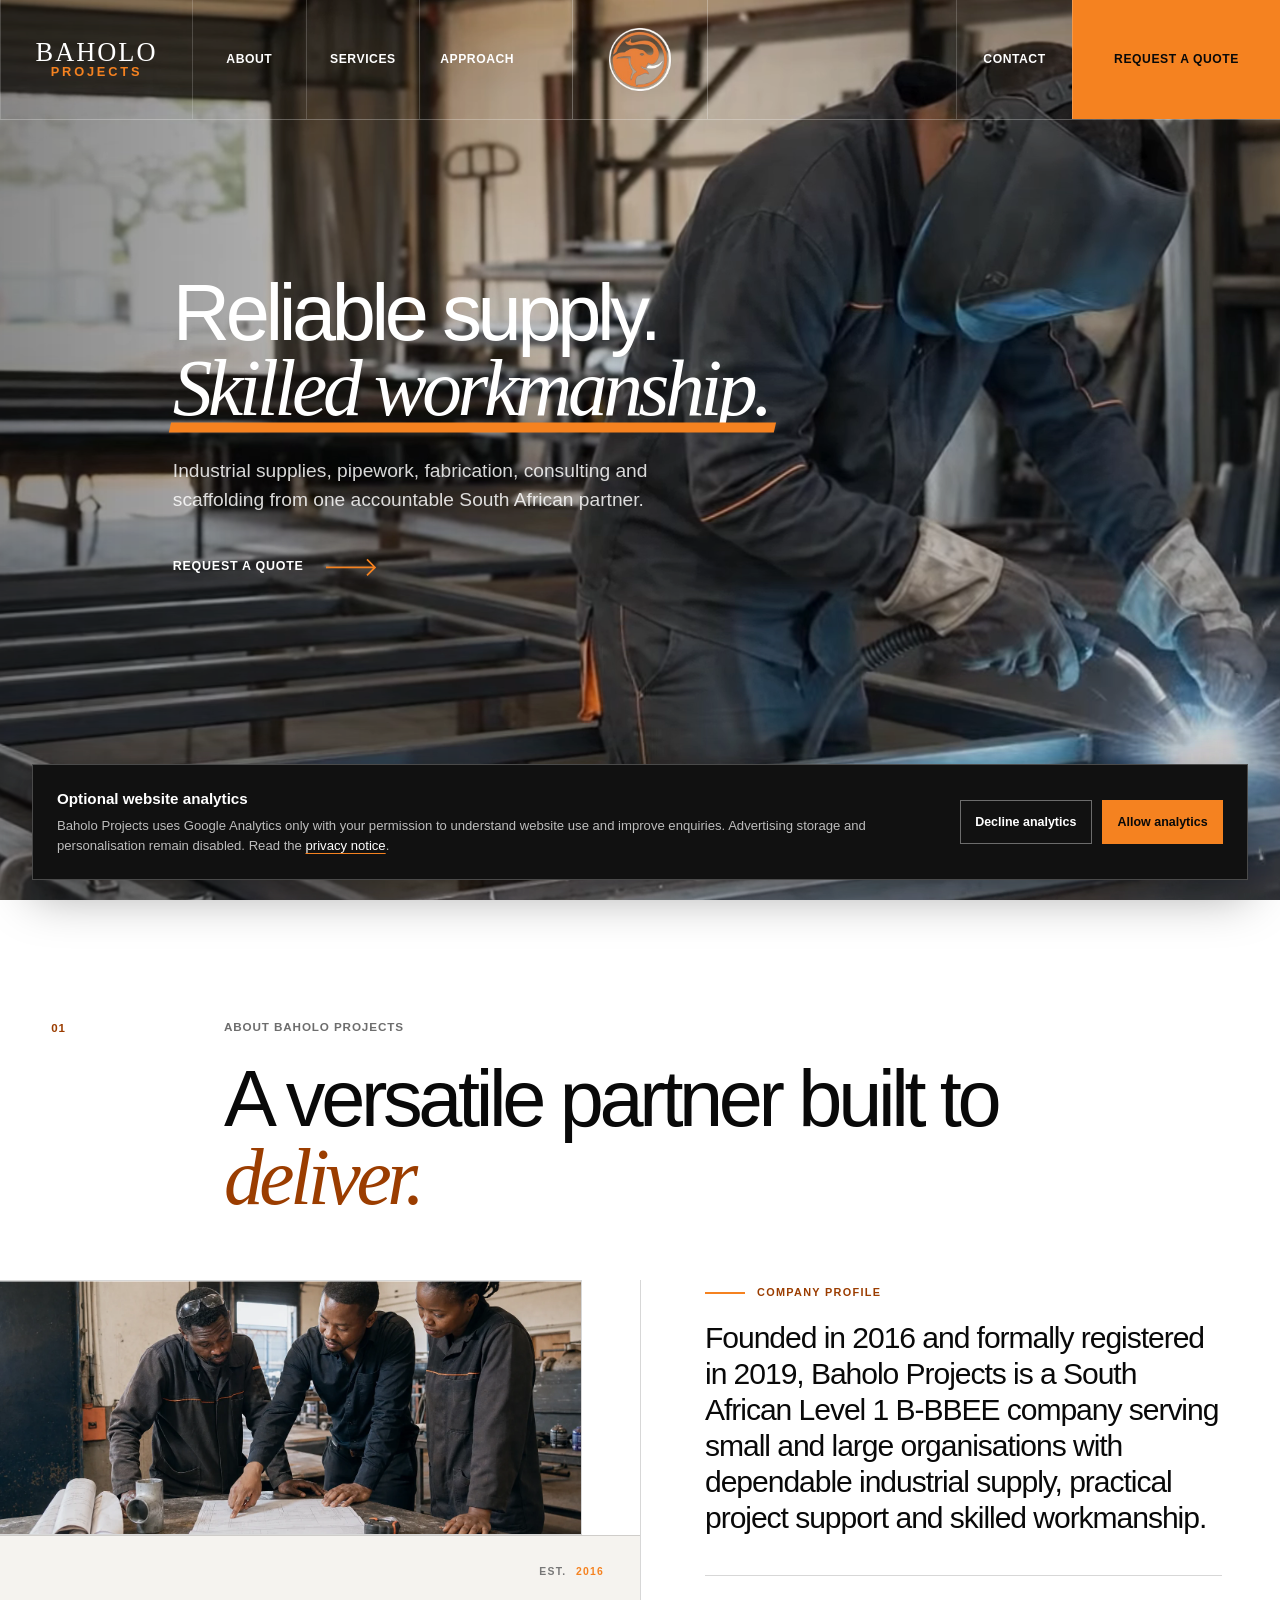
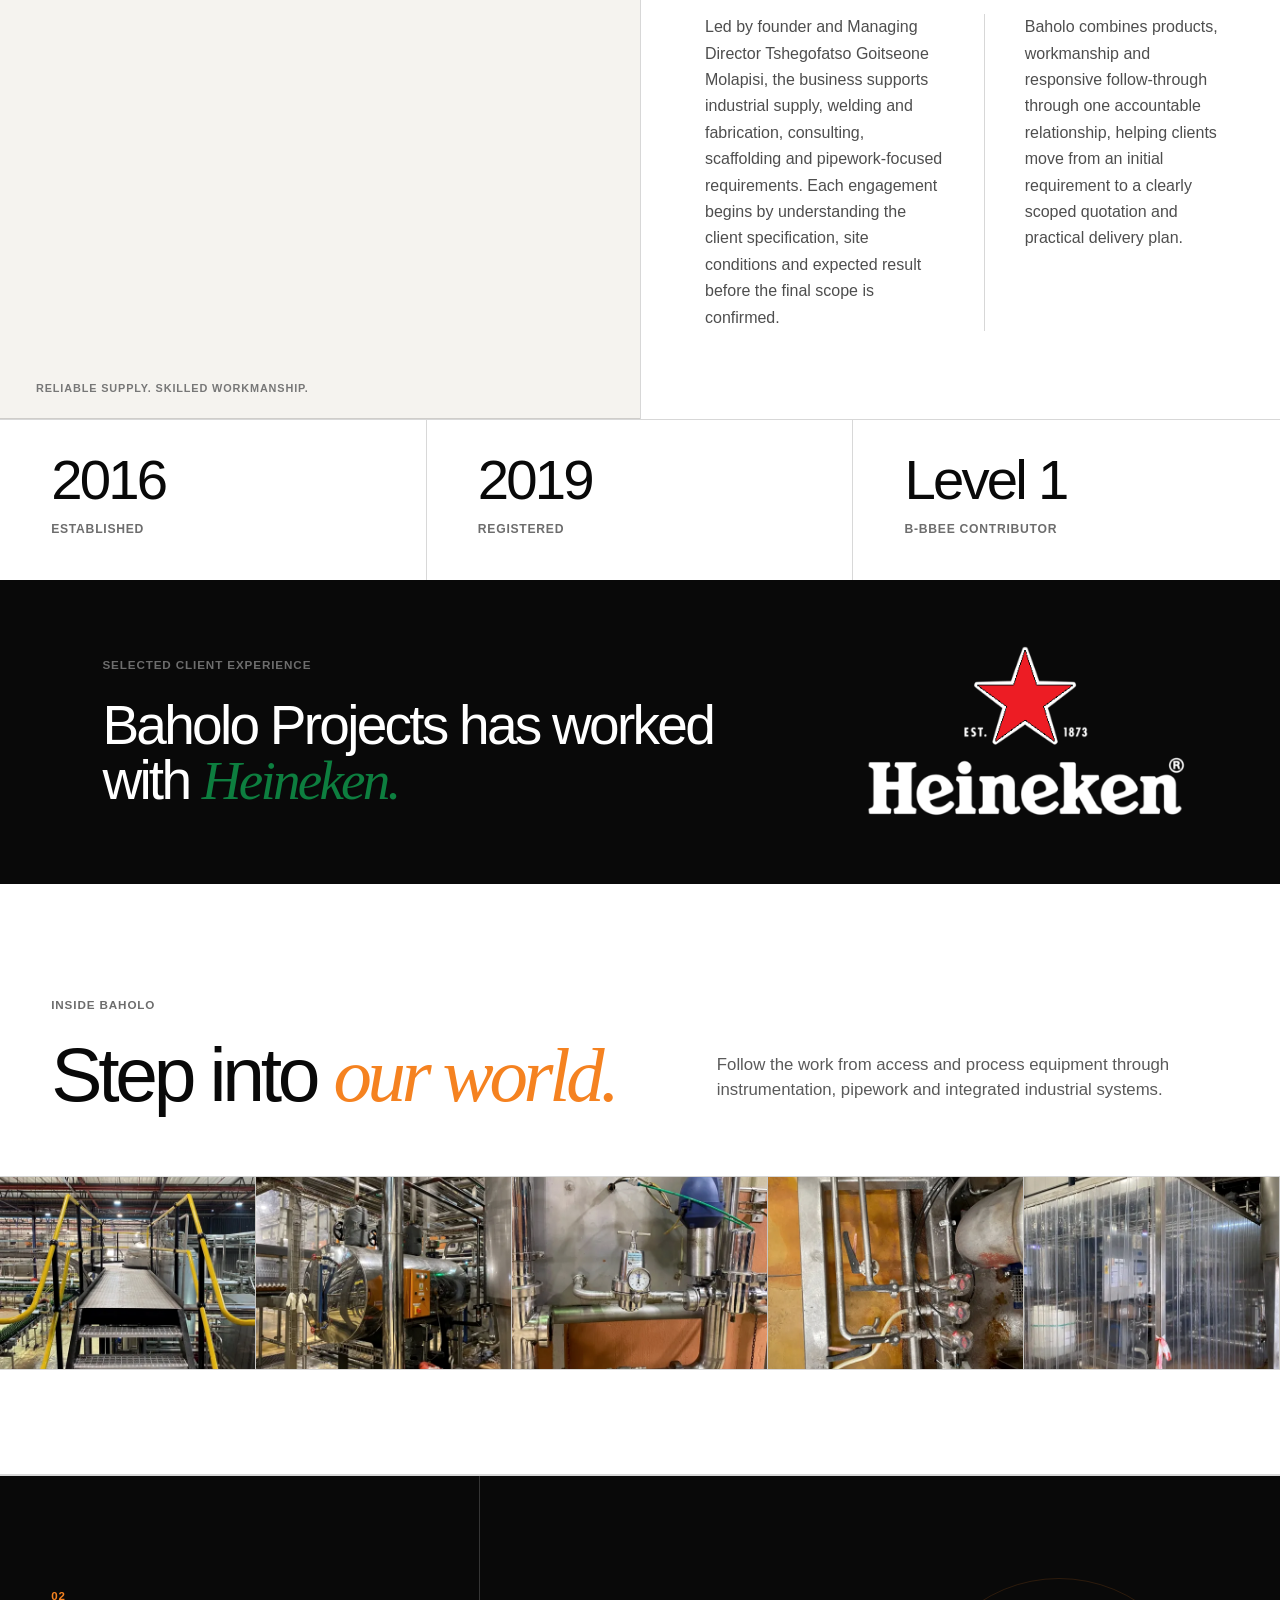
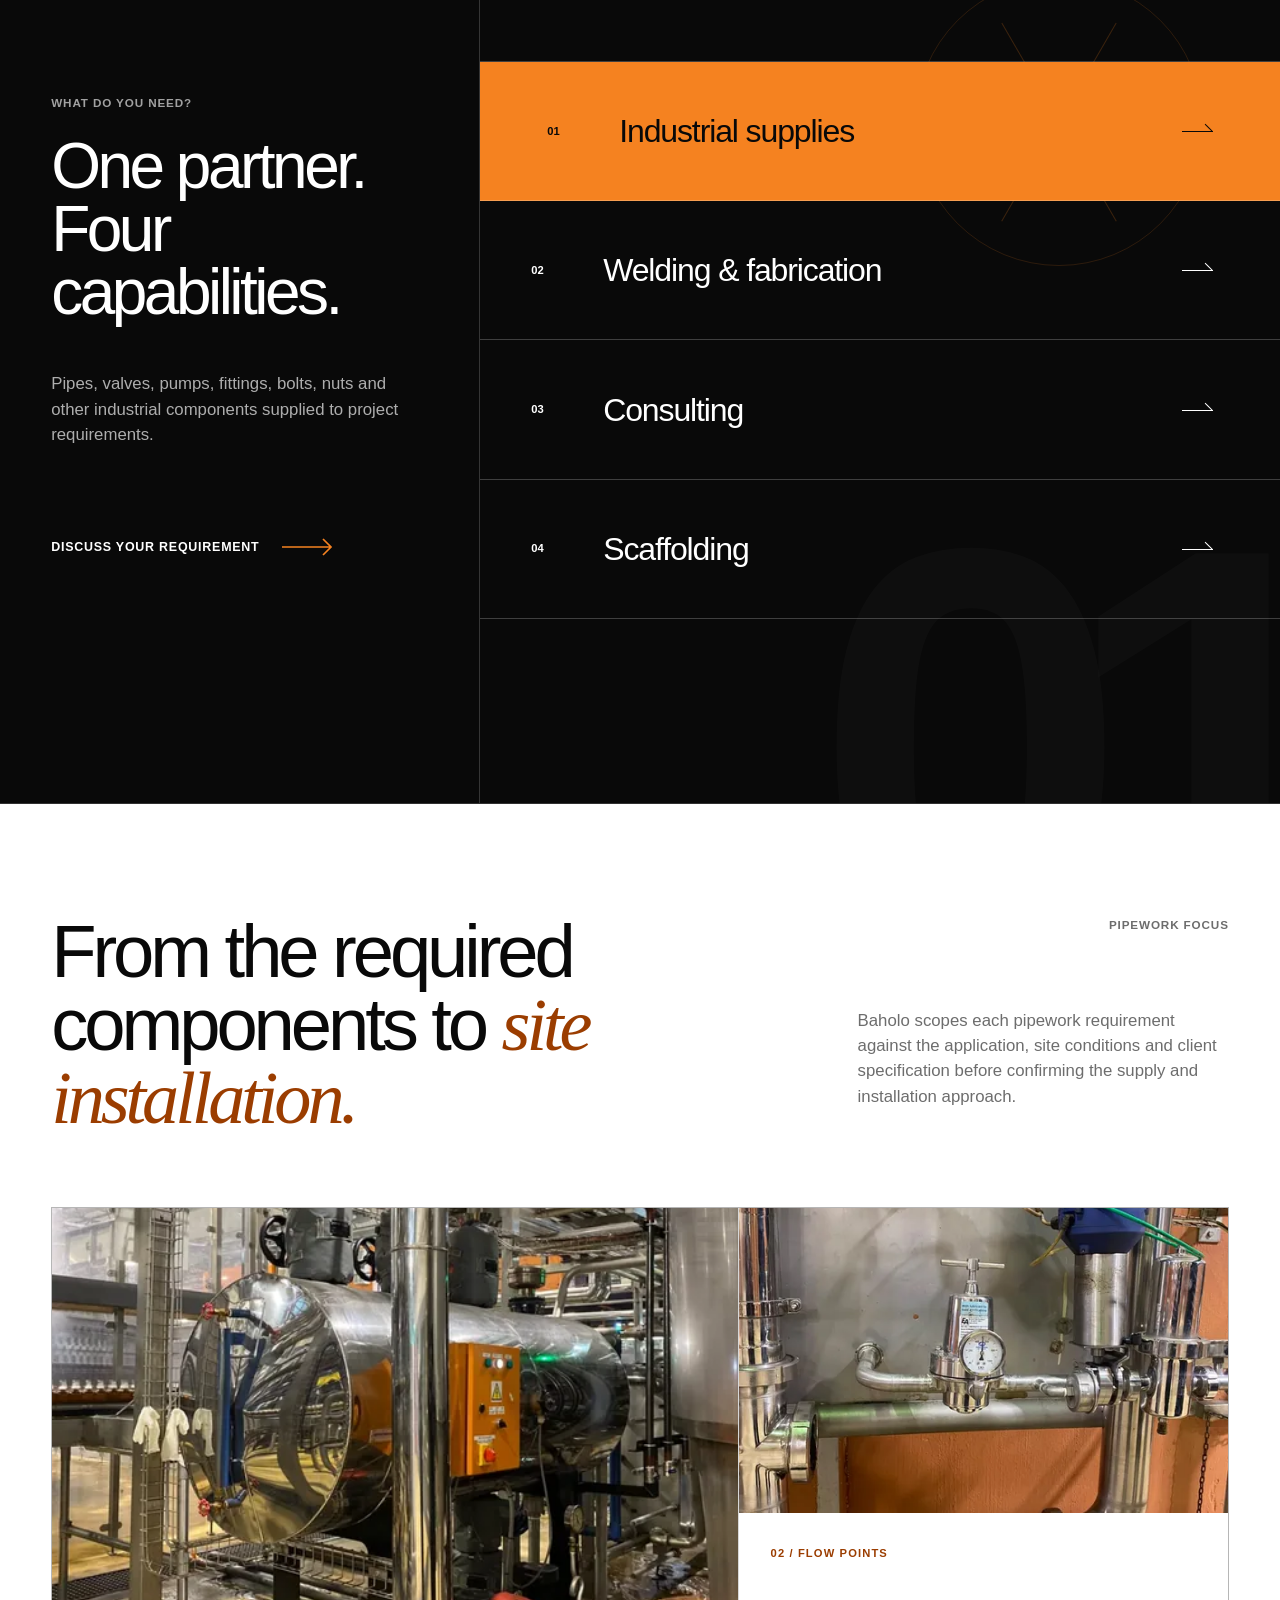
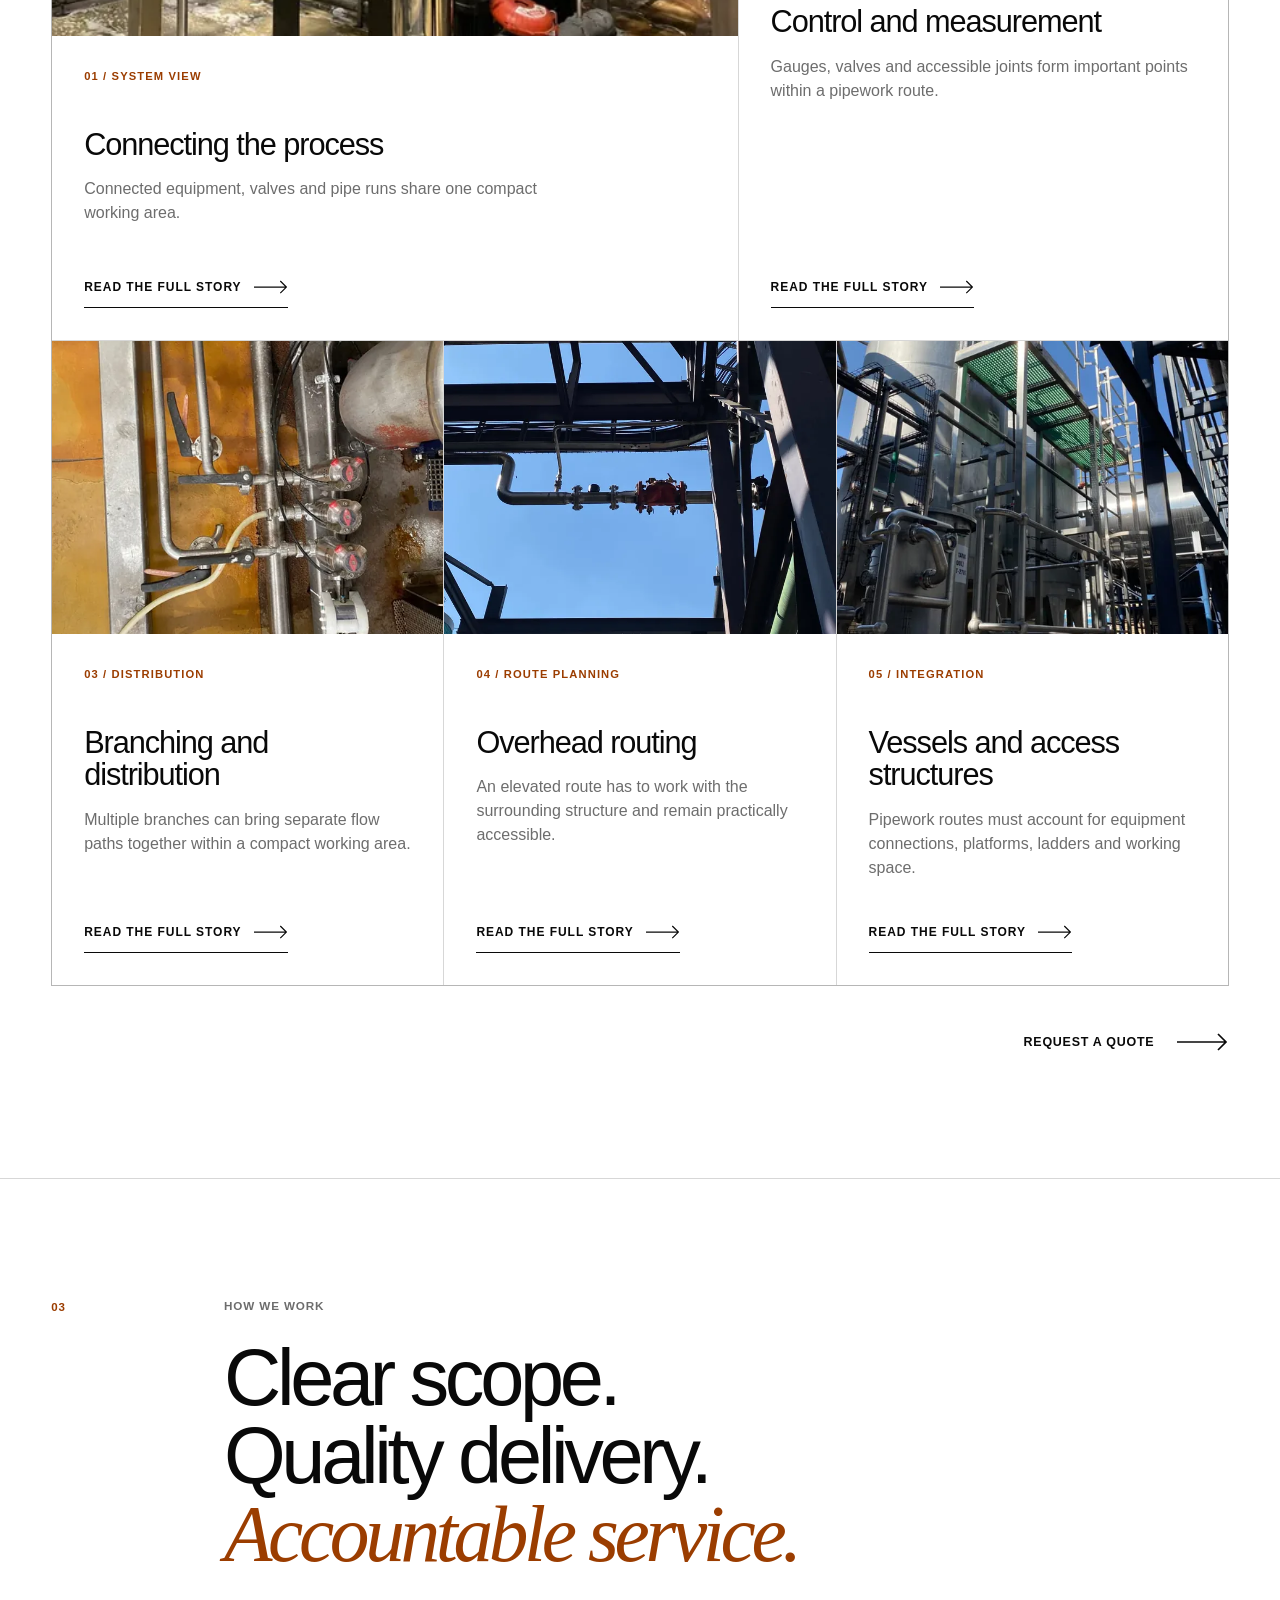
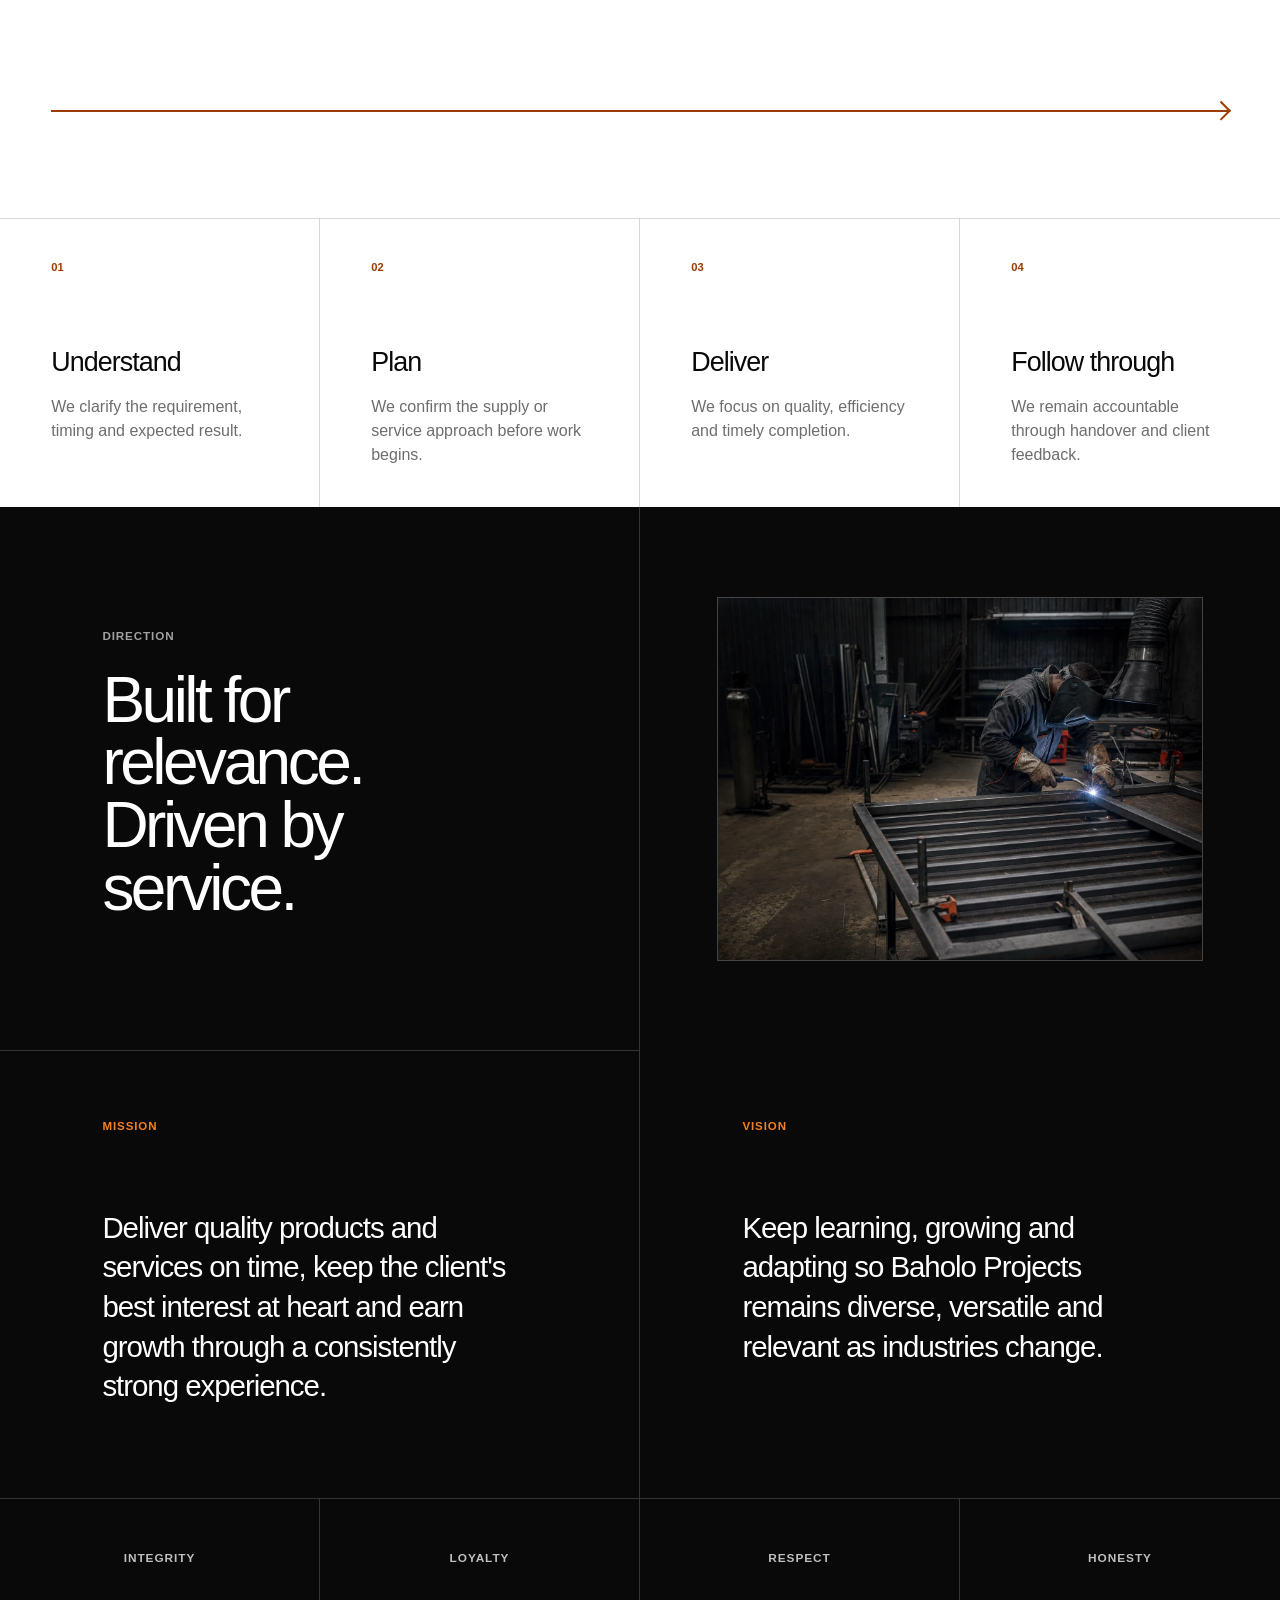
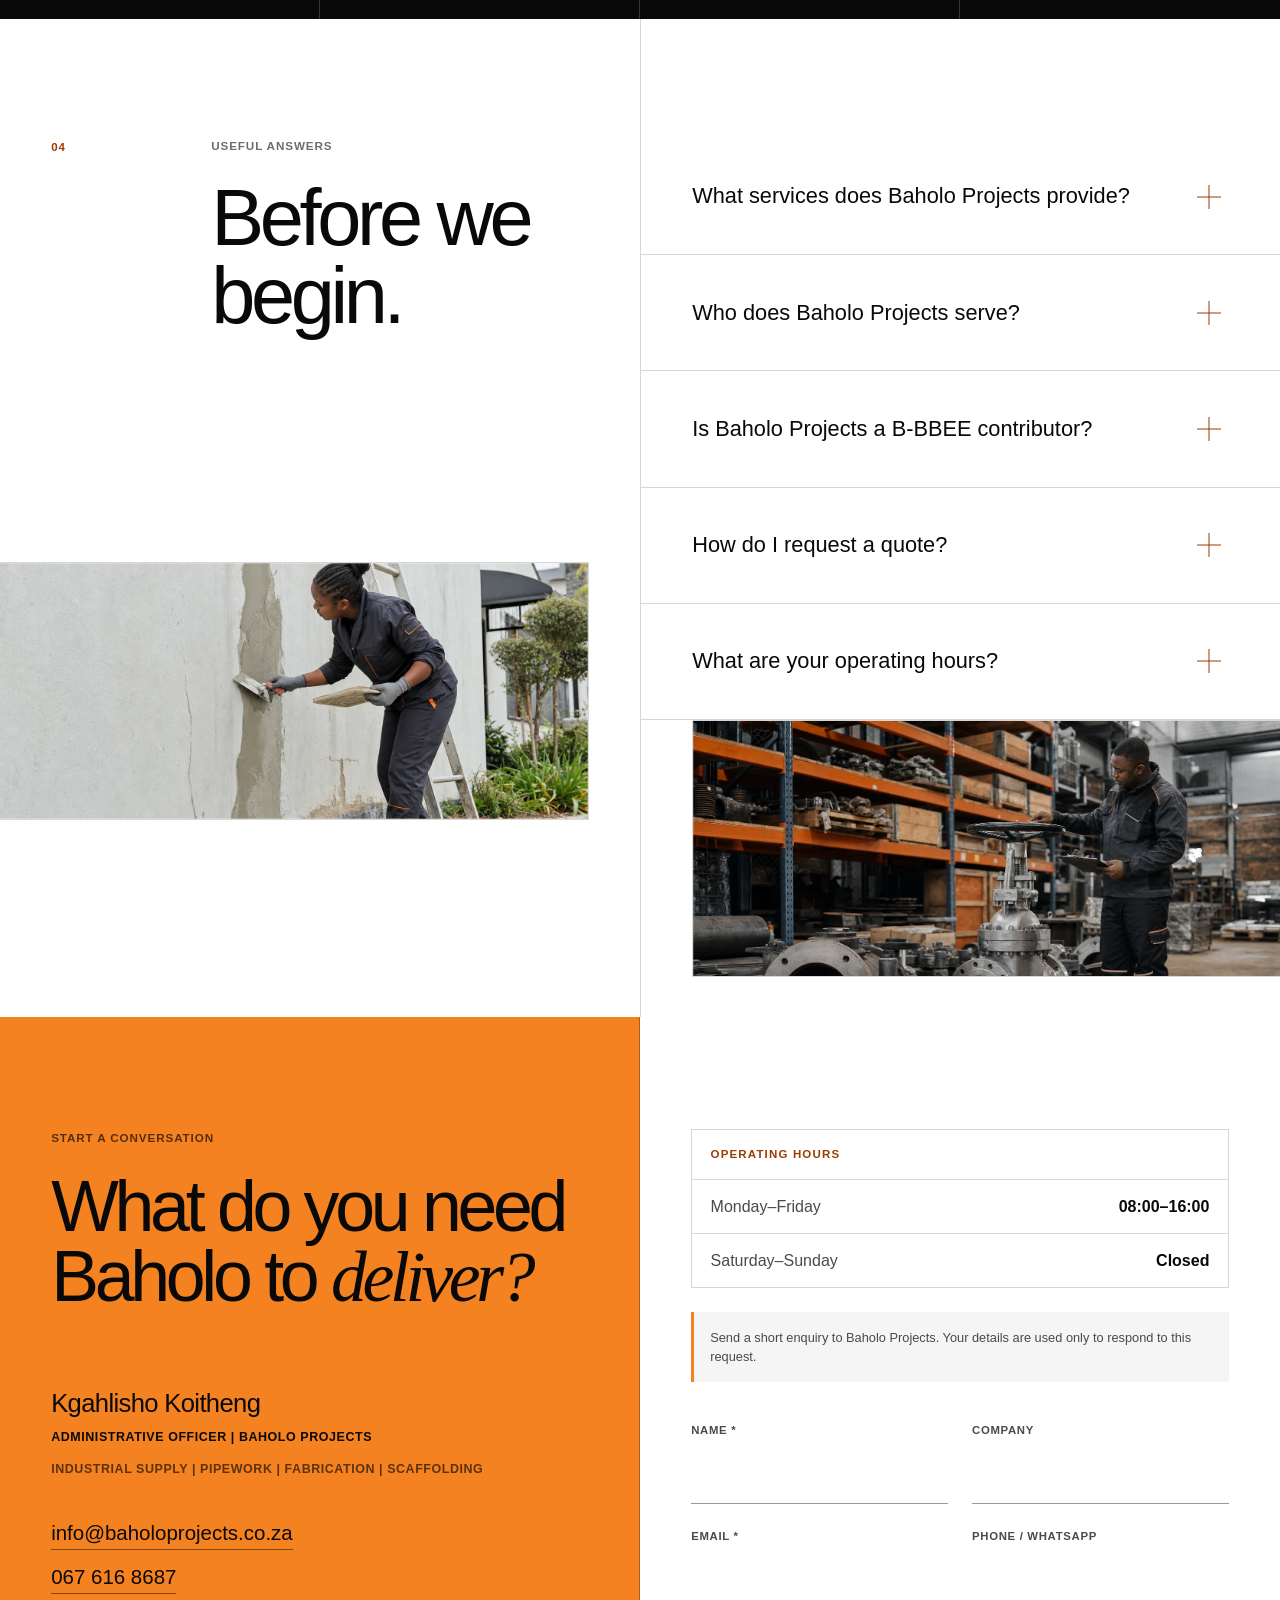
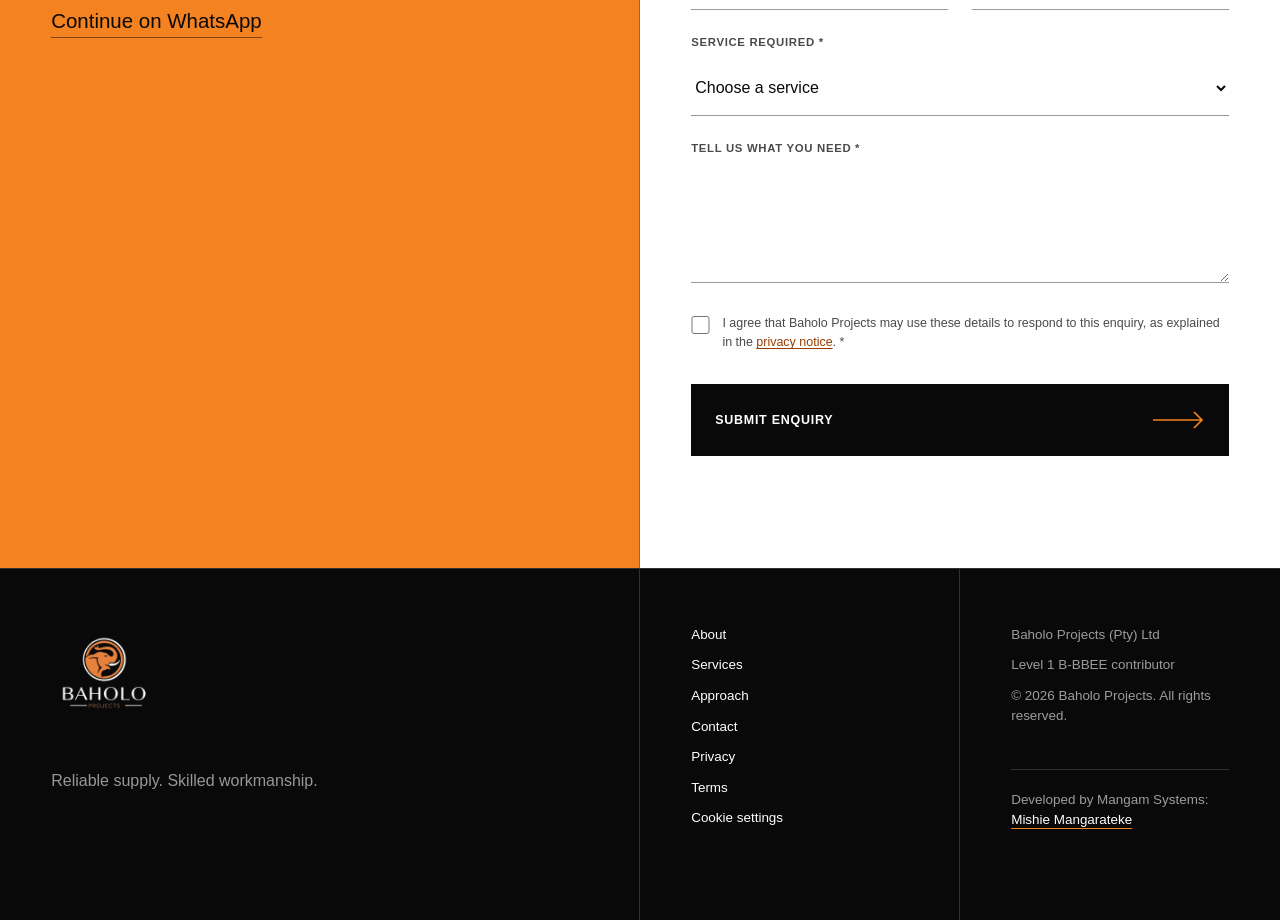
==== index.html @ 1ed72af8 "seo: align public contact entity signals" ====
<!DOCTYPE html>
<html lang="en-ZA">
<head>
  <meta charset="utf-8">
  <meta name="viewport" content="width=device-width, initial-scale=1">
  <title>Baholo Projects | Industrial Supply, Pipework &amp; Fabrication</title>
  <meta name="description" content="Baholo Projects provides industrial supplies, pipework installation, welding and fabrication, consulting and scaffolding services in South Africa.">
  <meta name="theme-color" content="#0a0a0a">
  <meta name="robots" content="index, follow, max-image-preview:large">
  <meta name="referrer" content="strict-origin-when-cross-origin">
  <link rel="canonical" href="https://www.baholoprojects.co.za/">
  <link rel="icon" href="/favicon.ico" sizes="any">
  <link rel="icon" type="image/png" sizes="32x32" href="/assets/icons/favicon-32.png">
  <link rel="icon" type="image/png" sizes="48x48" href="/assets/icons/favicon-48.png">
  <link rel="apple-touch-icon" sizes="180x180" href="/assets/icons/apple-touch-icon.png">
  <link rel="manifest" href="site.webmanifest?v=20260708e">
  <link rel="preload" as="image" href="assets/images/hero-welder.webp" type="image/webp" fetchpriority="high">
  <link rel="stylesheet" href="styles.css?v=20260830a">

  <meta property="og:type" content="website">
  <meta property="og:locale" content="en_ZA">
  <meta property="og:site_name" content="Baholo Projects">
  <meta property="og:title" content="Baholo Projects | Industrial Supply, Pipework &amp; Fabrication">
  <meta property="og:description" content="Baholo Projects provides industrial supplies, pipework installation, welding and fabrication, consulting and scaffolding services in South Africa.">
  <meta property="og:url" content="https://www.baholoprojects.co.za/">
  <meta property="og:image" content="https://www.baholoprojects.co.za/assets/social/baholo-social-card.jpg">
  <meta property="og:image:secure_url" content="https://www.baholoprojects.co.za/assets/social/baholo-social-card.jpg">
  <meta property="og:image:type" content="image/jpeg">
  <meta property="og:image:width" content="1200">
  <meta property="og:image:height" content="630">
  <meta property="og:image:alt" content="Baholo Projects emblem and the words Reliable supply. Skilled workmanship.">
  <link rel="image_src" href="https://www.baholoprojects.co.za/assets/social/baholo-social-card.jpg">
  <meta name="twitter:card" content="summary_large_image">
  <meta name="twitter:title" content="Baholo Projects | Industrial Supply, Pipework &amp; Fabrication">
  <meta name="twitter:description" content="Baholo Projects provides industrial supplies, pipework installation, welding and fabrication, consulting and scaffolding services in South Africa.">
  <meta name="twitter:image" content="https://www.baholoprojects.co.za/assets/social/baholo-social-card.jpg">
  <meta name="twitter:image:alt" content="Baholo Projects emblem and the words Reliable supply. Skilled workmanship.">

  <script type="application/ld+json">
  {
    "@context": "https://schema.org",
    "@type": ["Organization", "ProfessionalService"],
    "@id": "https://www.baholoprojects.co.za/#organization",
    "name": "Baholo Projects (Pty) Ltd",
    "alternateName": "Baholo Projects",
    "url": "https://www.baholoprojects.co.za/",
    "logo": "https://www.baholoprojects.co.za/assets/icons/icon-512.png",
    "foundingDate": "2016",
    "description": "A South African Level 1 B-BBEE company providing industrial supplies, pipework, welding and fabrication, consulting and scaffolding services.",
    "areaServed": {"@type": "Country", "name": "South Africa"},
    "email": "info@baholoprojects.co.za",
    "telephone": "+27 67 616 8687",
    "founder": {
      "@type": "Person",
      "name": "Tshegofatso Goitseone Molapisi",
      "jobTitle": "Founder and Managing Director"
    },
    "contactPoint": {
      "@type": "ContactPoint",
      "name": "Kgahlisho Koitheng",
      "contactType": "administration and enquiries",
      "email": "info@baholoprojects.co.za",
      "telephone": "+27 67 616 8687",
      "areaServed": "ZA",
      "availableLanguage": "English"
    },
    "openingHoursSpecification": [
      {
        "@type": "OpeningHoursSpecification",
        "dayOfWeek": [
          "https://schema.org/Monday",
          "https://schema.org/Tuesday",
          "https://schema.org/Wednesday",
          "https://schema.org/Thursday",
          "https://schema.org/Friday"
        ],
        "opens": "08:00",
        "closes": "16:00"
      }
    ],
    "knowsAbout": [
      "Industrial supplies",
      "Pipework supply and installation",
      "Welding and fabrication",
      "Consulting",
      "Scaffolding"
    ]
  }
  </script>

  <script type="application/ld+json">
  {
    "@context": "https://schema.org",
    "@type": "WebSite",
    "@id": "https://www.baholoprojects.co.za/#website",
    "url": "https://www.baholoprojects.co.za/",
    "name": "Baholo Projects",
    "alternateName": "Baholo Projects (Pty) Ltd",
    "publisher": {"@id": "https://www.baholoprojects.co.za/#organization"},
    "inLanguage": "en-ZA"
  }
  </script>

  <script type="application/ld+json">
  {
    "@context": "https://schema.org",
    "@graph": [
      {
        "@type": "WebPage",
        "@id": "https://www.baholoprojects.co.za/#webpage",
        "url": "https://www.baholoprojects.co.za/",
        "name": "Baholo Projects | Industrial Supply, Pipework & Fabrication",
        "description": "Baholo Projects provides industrial supplies, pipework installation, welding and fabrication, consulting and scaffolding services in South Africa.",
        "isPartOf": {"@id": "https://www.baholoprojects.co.za/#website"},
        "about": {"@id": "https://www.baholoprojects.co.za/#organization"},
        "inLanguage": "en-ZA",
        "dateModified": "2026-08-30"
      },
      {
        "@type": "Service",
        "@id": "https://www.baholoprojects.co.za/#industrial-supplies",
        "name": "Industrial supplies",
        "serviceType": "Industrial component supply",
        "description": "Pipes, valves, pumps, fittings, bolts, nuts and other industrial components supplied to project requirements.",
        "provider": {"@id": "https://www.baholoprojects.co.za/#organization"},
        "areaServed": {"@type": "Country", "name": "South Africa"},
        "url": "https://www.baholoprojects.co.za/#services"
      },
      {
        "@type": "Service",
        "@id": "https://www.baholoprojects.co.za/#welding-fabrication",
        "name": "Welding and fabrication",
        "serviceType": "Industrial welding and fabrication",
        "description": "Fabrication, modification and practical design of new or existing systems, completed with care.",
        "provider": {"@id": "https://www.baholoprojects.co.za/#organization"},
        "areaServed": {"@type": "Country", "name": "South Africa"},
        "url": "https://www.baholoprojects.co.za/#services"
      },
      {
        "@type": "Service",
        "@id": "https://www.baholoprojects.co.za/#industrial-consulting",
        "name": "Industrial consulting",
        "serviceType": "Industrial project consulting",
        "description": "Practical consulting support to clarify industrial, fabrication and project requirements before delivery.",
        "provider": {"@id": "https://www.baholoprojects.co.za/#organization"},
        "areaServed": {"@type": "Country", "name": "South Africa"},
        "url": "https://www.baholoprojects.co.za/#services"
      },
      {
        "@type": "Service",
        "@id": "https://www.baholoprojects.co.za/#scaffolding",
        "name": "Scaffolding services",
        "serviceType": "Temporary access scaffolding",
        "description": "Scaffolding services for temporary access requirements, scoped to the site and project brief.",
        "provider": {"@id": "https://www.baholoprojects.co.za/#organization"},
        "areaServed": {"@type": "Country", "name": "South Africa"},
        "url": "https://www.baholoprojects.co.za/#services"
      },
      {
        "@type": "Service",
        "@id": "https://www.baholoprojects.co.za/#pipework",
        "name": "Pipework supply and installation",
        "serviceType": "Industrial pipework supply and installation",
        "description": "Pipework component supply and installation supported by fabrication or modification where required.",
        "provider": {"@id": "https://www.baholoprojects.co.za/#organization"},
        "areaServed": {"@type": "Country", "name": "South Africa"},
        "url": "https://www.baholoprojects.co.za/#pipework"
      }
    ]
  }
  </script>

  <script type="application/ld+json">
  {
    "@context": "https://schema.org",
    "@type": "FAQPage",
    "mainEntity": [
      {
        "@type": "Question",
        "name": "What services does Baholo Projects provide?",
        "acceptedAnswer": {"@type": "Answer", "text": "Baholo Projects provides industrial supplies, welding and fabrication, consulting and scaffolding services, with pipework supply and installation as an industrial focus."}
      },
      {
        "@type": "Question",
        "name": "Who does Baholo Projects serve?",
        "acceptedAnswer": {"@type": "Answer", "text": "Small and large enterprises that need dependable supply or practical project support in South Africa."}
      },
      {
        "@type": "Question",
        "name": "Is Baholo Projects a B-BBEE contributor?",
        "acceptedAnswer": {"@type": "Answer", "text": "Yes. Baholo Projects is a South African registered company and a Level 1 B-BBEE contributor."}
      },
      {
        "@type": "Question",
        "name": "How do I request a quote?",
        "acceptedAnswer": {"@type": "Answer", "text": "Complete the short enquiry form, call 067 616 8687, email info@baholoprojects.co.za or continue on WhatsApp. WhatsApp opens a separate conversation and is not automatically captured by the website."}
      },
      {
        "@type": "Question",
        "name": "What are your operating hours?",
        "acceptedAnswer": {"@type": "Answer", "text": "Monday to Friday, 08:00–16:00. Baholo Projects is closed on Saturday and Sunday."}
      }
    ]
  }
  </script>
</head>
<body>
  <a class="skip-link" href="#main">Skip to main content</a>

  <header class="site-header" data-header>
    <nav class="desktop-nav" aria-label="Primary navigation">
      <a class="nav-wordmark" href="#top" aria-label="Baholo Projects home">
        <strong>BAHOLO</strong>
        <span>PROJECTS</span>
      </a>
      <a href="#about">About</a>
      <a href="#services">Services</a>
      <a href="#approach">Approach</a>
    </nav>
    <a class="brand" href="#top" aria-label="Baholo Projects home">
      <img src="assets/baholo-emblem.png" alt="" width="214" height="214">
    </a>
    <div class="header-actions">
      <a class="header-contact" href="#contact">Contact</a>
      <a class="header-cta" href="#contact" data-track="cta_click" data-cta-location="header">Request a quote</a>
    </div>
    <button class="menu-toggle" type="button" aria-label="Open menu" aria-expanded="false" aria-controls="mobile-menu">
      <span></span><span></span><span></span>
    </button>
  </header>

  <aside class="mobile-menu" id="mobile-menu" aria-label="Mobile menu panel" aria-hidden="true" inert>
    <div class="mobile-menu__top">
      <img src="assets/baholo-logo-light.jpg" alt="Baholo Projects" width="750" height="1334">
      <button class="menu-close" type="button" aria-label="Close menu"><span></span><span></span></button>
    </div>
    <nav aria-label="Mobile navigation">
      <a href="#about"><span>01</span>About</a>
      <a href="#services"><span>02</span>Services</a>
      <a href="#approach"><span>03</span>Approach</a>
      <a href="#contact"><span>04</span>Contact</a>
    </nav>
    <div class="mobile-menu__footer">
      <a href="mailto:info@baholoprojects.co.za" data-track="contact_click" data-contact-method="email">info@baholoprojects.co.za</a>
      <a href="tel:+27676168687" data-track="contact_click" data-contact-method="phone">067 616 8687</a>
      <a href="https://wa.me/27676168687?text=Hello%20Baholo%20Projects%2C%20I%20would%20like%20to%20discuss%20a%20requirement." target="_blank" rel="noopener" data-track="contact_click" data-contact-method="whatsapp">Continue on WhatsApp</a>
    </div>
  </aside>

  <main id="main">
    <section class="hero" id="top" aria-labelledby="hero-title">
      <div class="hero-stage" aria-hidden="true">
        <video muted loop playsinline webkit-playsinline preload="none" poster="assets/images/hero-welder.webp" disablepictureinpicture disableremoteplayback>
          <source data-src="assets/videos/hero-welder-silent.mp4" type="video/mp4">
          <source data-src="assets/videos/hero-welder.webm" type="video/webm">
        </video>
      </div>
      <div class="hero-shade" aria-hidden="true"></div>
      <div class="hero-copy">
        <h1 id="hero-title">Reliable supply.<br><em>Skilled workmanship.</em></h1>
        <p>Industrial supplies, pipework, fabrication, consulting and scaffolding from one accountable South African partner.</p>
        <a class="arrow-link arrow-link--light" href="#contact" data-track="cta_click">
          <span>Request a quote</span>
          <svg viewBox="0 0 52 18" aria-hidden="true"><path d="M0 9h49M41 1l8 8-8 8"/></svg>
        </a>
      </div>
      <a class="scroll-cue" href="#about" aria-label="Scroll to about Baholo Projects">
        <span>Scroll</span><i></i>
      </a>
    </section>

    <section class="intro section-white" id="about" aria-labelledby="about-title">
      <div class="section-number">01</div>
      <div class="intro-heading reveal">
        <p class="section-label">About Baholo Projects</p>
        <h2 id="about-title">A versatile partner built to <span>deliver.</span></h2>
      </div>
      <div class="intro-visual">
        <figure class="intro-media media-unfold media-unfold--ltr reveal">
          <div class="media-unfold__inner">
            <img src="assets/images/team-planning.webp" alt="A project team reviewing technical plans in a fabrication workshop" width="1536" height="1024" loading="lazy" decoding="async">
          </div>
        </figure>
        <div class="about-motion reveal" aria-hidden="true">
          <div class="about-motion__meta"><span>Est.</span><i>2016</i></div>
          <div class="about-motion__stage">
            <div class="about-motion__wordmark">
              <strong>BAHOLO</strong>
              <span>PROJECTS</span>
            </div>
            <i class="about-motion__pen"></i>
            <b class="about-motion__underline"></b>
          </div>
          <p class="about-motion__caption">Reliable supply. Skilled workmanship.</p>
        </div>
      </div>
      <div class="intro-body reveal">
        <div class="about-copy__lead">
          <p class="about-copy__label"><span aria-hidden="true"></span>Company profile</p>
          <p class="lead">Founded in 2016 and formally registered in 2019, Baholo Projects is a South African Level 1 B-BBEE company serving small and large organisations with dependable industrial supply, practical project support and skilled workmanship.</p>
        </div>
        <div class="about-copy__details">
          <p>Led by founder and Managing Director Tshegofatso Goitseone Molapisi, the business supports industrial supply, welding and fabrication, consulting, scaffolding and pipework-focused requirements. Each engagement begins by understanding the client specification, site conditions and expected result before the final scope is confirmed.</p>
          <p>Baholo combines products, workmanship and responsive follow-through through one accountable relationship, helping clients move from an initial requirement to a clearly scoped quotation and practical delivery plan.</p>
        </div>
      </div>
      <dl class="proof-strip reveal">
        <div><dt>2016</dt><dd>Established</dd></div>
        <div><dt>2019</dt><dd>Registered</dd></div>
        <div><dt>Level 1</dt><dd>B-BBEE contributor</dd></div>
      </dl>
      <aside class="client-experience client-experience--reveal reveal" aria-labelledby="client-experience-title">
        <div class="client-experience__copy">
          <p class="section-label">Selected client experience</p>
          <h3 id="client-experience-title">Baholo Projects has worked with <span>Heineken.</span></h3>
        </div>
        <figure class="client-experience__logo">
          <img src="assets/heineken-logo-transparent.png" alt="Heineken" width="440" height="255" loading="lazy" decoding="async">
        </figure>
      </aside>
      <section class="world about-world" id="world" aria-labelledby="world-title">
        <div class="world-heading reveal">
          <p class="section-label">Inside Baholo</p>
          <h2 id="world-title">Step into <span>our world.</span></h2>
          <p>Follow the work from access and process equipment through instrumentation, pipework and integrated industrial systems.</p>
        </div>
        <div class="world-marquee" role="group" aria-label="A continuous visual journey through Baholo Projects industrial work">
          <div class="world-track">
            <div class="world-sequence">
              <figure class="world-frame"><img src="[data-uri]" data-src="assets/images/world/world-1.webp" alt="Elevated access walkway inside an industrial processing facility" width="540" height="720" decoding="async"></figure>
              <figure class="world-frame"><img src="[data-uri]" data-src="assets/images/world/world-2.webp" alt="Processing equipment, pipework and its control cabinet" width="540" height="720" decoding="async"></figure>
              <figure class="world-frame"><img src="[data-uri]" data-src="assets/images/world/world-3.webp" alt="Pressure gauge, valves and pipework on industrial process equipment" width="540" height="720" decoding="async"></figure>
              <figure class="world-frame"><img src="[data-uri]" data-src="assets/images/world/world-4.webp" alt="Branch lines, valves and fittings arranged on an equipment frame" width="540" height="720" decoding="async"></figure>
              <figure class="world-frame"><img src="[data-uri]" data-src="assets/images/world/world-5.webp" alt="Guarded control equipment in a processing area" width="540" height="720" decoding="async"></figure>
              <figure class="world-frame"><img src="[data-uri]" data-src="assets/images/world/world-6.webp" alt="Large process vessels with access ladders" width="540" height="720" decoding="async"></figure>
              <figure class="world-frame"><img src="[data-uri]" data-src="assets/images/world/world-7.webp" alt="Industrial pipework positioned around process vessels and access platforms" width="540" height="720" decoding="async"></figure>
              <figure class="world-frame"><img src="[data-uri]" data-src="assets/images/world/world-8.webp" alt="Elevated pipe run and in-line valve assembly within structural steelwork" width="720" height="540" decoding="async"></figure>
              <figure class="world-frame"><img src="[data-uri]" data-src="assets/images/world/world-9.webp" alt="Protected pump equipment inside a safety enclosure" width="540" height="720" decoding="async"></figure>
              <figure class="world-frame"><img src="[data-uri]" data-src="assets/images/world/world-10.webp" alt="Wall-mounted service line with a gauge, valve and hose reel" width="540" height="720" decoding="async"></figure>
              <figure class="world-frame"><img src="[data-uri]" data-src="assets/images/world/world-11.webp" alt="Multiple pipe runs connected around industrial processing equipment" width="540" height="720" decoding="async"></figure>
            </div>
          </div>
        </div>
      </section>
    </section>

    <section class="services" id="services" aria-labelledby="services-title">
      <div class="service-copy">
        <div class="section-number section-number--light">02</div>
        <p class="section-label section-label--light reveal">What do you need?</p>
        <h2 id="services-title" class="reveal">One partner.<br>Four capabilities.</h2>
        <p class="service-summary reveal" data-service-summary>Pipes, valves, pumps, fittings, bolts, nuts and other industrial components supplied to project requirements.</p>
        <a class="arrow-link arrow-link--light reveal" href="#contact" data-track="cta_click">
          <span>Discuss your requirement</span>
          <svg viewBox="0 0 52 18" aria-hidden="true"><path d="M0 9h49M41 1l8 8-8 8"/></svg>
        </a>
      </div>
      <div class="service-list" role="group" aria-label="Baholo Projects services">
        <button class="service-item is-active" type="button" data-service="industrial" data-summary="Pipes, valves, pumps, fittings, bolts, nuts and other industrial components supplied to project requirements." aria-pressed="true" aria-expanded="true">
          <span class="service-item__number">01</span><strong>Industrial supplies</strong><i></i>
          <span class="service-item__detail">Pipes, valves, pumps, fittings, bolts, nuts and other industrial components supplied to project requirements.</span>
        </button>
        <button class="service-item" type="button" data-service="fabrication" data-summary="Fabrication, modification and practical design of new or existing systems, completed with care." aria-pressed="false" aria-expanded="false">
          <span class="service-item__number">02</span><strong>Welding &amp; fabrication</strong><i></i>
          <span class="service-item__detail">Fabrication, modification and practical design of new or existing systems, completed with care.</span>
        </button>
        <button class="service-item" type="button" data-service="consulting" data-summary="Practical consulting support to clarify industrial, fabrication and project requirements before delivery." aria-pressed="false" aria-expanded="false">
          <span class="service-item__number">03</span><strong>Consulting</strong><i></i>
          <span class="service-item__detail">Practical consulting support to clarify industrial, fabrication and project requirements before delivery.</span>
        </button>
        <button class="service-item" type="button" data-service="scaffolding" data-summary="Scaffolding services for temporary access requirements, scoped to the site and project brief." aria-pressed="false" aria-expanded="false">
          <span class="service-item__number">04</span><strong>Scaffolding</strong><i></i>
          <span class="service-item__detail">Scaffolding services for temporary access requirements, scoped to the site and project brief.</span>
        </button>
      </div>
      <div class="service-visual" aria-hidden="true">
        <span class="service-visual__number" data-service-number>01</span>
        <div class="service-visual__mark" data-service-mark><span></span><span></span><span></span></div>
      </div>
    </section>

    <section class="pipework section-white" aria-labelledby="pipework-title">
      <div class="pipework-heading reveal">
        <p class="section-label">Pipework focus</p>
        <h2 id="pipework-title">From the required components to <span>site installation.</span></h2>
        <p>Baholo scopes each pipework requirement against the application, site conditions and client specification before confirming the supply and installation approach.</p>
      </div>
      <div class="pipework-grid">
        <article class="pipe-card reveal">
          <figure>
            <img src="assets/images/world/world-2.webp" alt="A dense arrangement of industrial pipework, valves and connected processing equipment" width="540" height="720" loading="lazy" decoding="async">
          </figure>
          <div class="pipe-card__copy">
            <span>01 / System view</span>
            <h3>Connecting the process</h3>
            <p>Connected equipment, valves and pipe runs share one compact working area.</p>
            <button class="pipe-card__action" type="button" data-dialog-open="pipe-story-process" aria-haspopup="dialog">
              <span>Read the full story</span>
              <svg viewBox="0 0 34 14" aria-hidden="true"><path d="M0 7h32M26 1l6 6-6 6"/></svg>
            </button>
          </div>
        </article>
        <article class="pipe-card reveal">
          <figure>
            <img src="assets/images/world/world-3.webp" alt="Pressure gauge, manual valves, an actuated component and surrounding pipework" width="540" height="720" loading="lazy" decoding="async">
          </figure>
          <div class="pipe-card__copy">
            <span>02 / Flow points</span>
            <h3>Control and measurement</h3>
            <p>Gauges, valves and accessible joints form important points within a pipework route.</p>
            <button class="pipe-card__action" type="button" data-dialog-open="pipe-story-control" aria-haspopup="dialog">
              <span>Read the full story</span>
              <svg viewBox="0 0 34 14" aria-hidden="true"><path d="M0 7h32M26 1l6 6-6 6"/></svg>
            </button>
          </div>
        </article>
        <article class="pipe-card reveal">
          <figure>
            <img src="assets/images/world/world-4.webp" alt="Several branch lines, valves and fittings arranged on a compact equipment frame" width="540" height="720" loading="lazy" decoding="async">
          </figure>
          <div class="pipe-card__copy">
            <span>03 / Distribution</span>
            <h3>Branching and distribution</h3>
            <p>Multiple branches can bring separate flow paths together within a compact working area.</p>
            <button class="pipe-card__action" type="button" data-dialog-open="pipe-story-distribution" aria-haspopup="dialog">
              <span>Read the full story</span>
              <svg viewBox="0 0 34 14" aria-hidden="true"><path d="M0 7h32M26 1l6 6-6 6"/></svg>
            </button>
          </div>
        </article>
        <article class="pipe-card reveal">
          <figure>
            <img src="assets/images/world/world-8.webp" alt="Elevated pipe run and in-line valve assembly within structural steelwork" width="720" height="540" loading="lazy" decoding="async">
          </figure>
          <div class="pipe-card__copy">
            <span>04 / Route planning</span>
            <h3>Overhead routing</h3>
            <p>An elevated route has to work with the surrounding structure and remain practically accessible.</p>
            <button class="pipe-card__action" type="button" data-dialog-open="pipe-story-overhead" aria-haspopup="dialog">
              <span>Read the full story</span>
              <svg viewBox="0 0 34 14" aria-hidden="true"><path d="M0 7h32M26 1l6 6-6 6"/></svg>
            </button>
          </div>
        </article>
        <article class="pipe-card reveal">
          <figure>
            <img src="assets/images/world/world-7.webp" alt="Pipework positioned around process vessels, platforms, ladders and structural elements" width="540" height="720" loading="lazy" decoding="async">
          </figure>
          <div class="pipe-card__copy">
            <span>05 / Integration</span>
            <h3>Vessels and access structures</h3>
            <p>Pipework routes must account for equipment connections, platforms, ladders and working space.</p>
            <button class="pipe-card__action" type="button" data-dialog-open="pipe-story-access" aria-haspopup="dialog">
              <span>Read the full story</span>
              <svg viewBox="0 0 34 14" aria-hidden="true"><path d="M0 7h32M26 1l6 6-6 6"/></svg>
            </button>
          </div>
        </article>
      </div>
      <div class="pipework-footer pipework-footer--cta-only reveal">
        <a class="arrow-link" href="#contact" data-track="cta_click">
          <span>Request a quote</span>
          <svg viewBox="0 0 52 18" aria-hidden="true"><path d="M0 9h49M41 1l8 8-8 8"/></svg>
        </a>
      </div>
      <dialog class="pipe-dialog" id="pipe-story-process" aria-labelledby="pipe-story-process-title" aria-describedby="pipe-story-process-description">
        <div class="pipe-dialog__shell">
          <button class="pipe-dialog__close" type="button" data-dialog-close aria-label="Close connecting the process story"><span></span><span></span></button>
          <figure class="pipe-dialog__media">
            <img src="assets/images/world/world-2.webp" alt="A dense arrangement of industrial pipework, valves and connected processing equipment" width="540" height="720" loading="lazy" decoding="async">
          </figure>
          <div class="pipe-dialog__copy">
            <p class="pipe-dialog__eyebrow">01 / Pipework story</p>
            <h2 id="pipe-story-process-title">Connecting the process</h2>
            <div id="pipe-story-process-description" class="pipe-dialog__body">
              <p>The supplied image shows a dense group of horizontal and vertical pipe runs arranged around processing equipment, with manual valves, bends, a control cabinet and equipment connections visible within the route.</p>
              <p>A system like this has to be understood as a connected whole: the pipe route, equipment interfaces, valve positions and accessible working points all influence the final scope.</p>
              <p>Baholo confirms the required route and equipment connections against the client specification and the conditions recorded during site scoping.</p>
            </div>
            <p class="pipe-dialog__note">Pipe type, material, size, service conditions, fittings, supports, joining method, tie-ins, testing and installation approach are confirmed during scoping and quotation.</p>
            <a class="arrow-link" href="#contact" data-dialog-cta data-track="cta_click">
              <span>Request a quote</span>
              <svg viewBox="0 0 52 18" aria-hidden="true"><path d="M0 9h49M41 1l8 8-8 8"/></svg>
            </a>
          </div>
        </div>
      </dialog>
      <dialog class="pipe-dialog" id="pipe-story-control" aria-labelledby="pipe-story-control-title" aria-describedby="pipe-story-control-description">
        <div class="pipe-dialog__shell">
          <button class="pipe-dialog__close" type="button" data-dialog-close aria-label="Close control and measurement story"><span></span><span></span></button>
          <figure class="pipe-dialog__media">
            <img src="assets/images/world/world-3.webp" alt="Pressure gauge, manual valves, an actuated component and surrounding pipework" width="540" height="720" loading="lazy" decoding="async">
          </figure>
          <div class="pipe-dialog__copy">
            <p class="pipe-dialog__eyebrow">02 / Pipework story</p>
            <h2 id="pipe-story-control-title">Control and measurement</h2>
            <div id="pipe-story-control-description" class="pipe-dialog__body">
              <p>The supplied image shows a pressure gauge, manual valves, an actuated component, pipe joints and the surrounding route in one close equipment view.</p>
              <p>These points can support isolation, control and monitoring, while their position also affects how easily the system can be inspected and accessed.</p>
              <p>Baholo scopes the required components and their arrangement from the process information and specifications supplied by the client.</p>
            </div>
            <p class="pipe-dialog__note">Pipe type, material, size, service conditions, fittings, supports, joining method, tie-ins, testing and installation approach are confirmed during scoping and quotation.</p>
            <a class="arrow-link" href="#contact" data-dialog-cta data-track="cta_click">
              <span>Request a quote</span>
              <svg viewBox="0 0 52 18" aria-hidden="true"><path d="M0 9h49M41 1l8 8-8 8"/></svg>
            </a>
          </div>
        </div>
      </dialog>
      <dialog class="pipe-dialog" id="pipe-story-distribution" aria-labelledby="pipe-story-distribution-title" aria-describedby="pipe-story-distribution-description">
        <div class="pipe-dialog__shell">
          <button class="pipe-dialog__close" type="button" data-dialog-close aria-label="Close branching and distribution story"><span></span><span></span></button>
          <figure class="pipe-dialog__media">
            <img src="assets/images/world/world-4.webp" alt="Several branch lines, valves and fittings arranged on a compact equipment frame" width="540" height="720" loading="lazy" decoding="async">
          </figure>
          <div class="pipe-dialog__copy">
            <p class="pipe-dialog__eyebrow">03 / Pipework story</p>
            <h2 id="pipe-story-distribution-title">Branching and distribution</h2>
            <div id="pipe-story-distribution-description" class="pipe-dialog__body">
              <p>The supplied image shows several smaller branch lines, valves and fittings grouped along a compact supporting frame.</p>
              <p>Where a route divides into multiple paths, each connection has to correspond with the required service and its intended equipment destination.</p>
              <p>Baholo uses the client brief and site information to clarify how many branches are required and how they should be positioned within the available area.</p>
            </div>
            <p class="pipe-dialog__note">Pipe type, material, size, service conditions, fittings, supports, joining method, tie-ins, testing and installation approach are confirmed during scoping and quotation.</p>
            <a class="arrow-link" href="#contact" data-dialog-cta data-track="cta_click">
              <span>Request a quote</span>
              <svg viewBox="0 0 52 18" aria-hidden="true"><path d="M0 9h49M41 1l8 8-8 8"/></svg>
            </a>
          </div>
        </div>
      </dialog>
      <dialog class="pipe-dialog" id="pipe-story-overhead" aria-labelledby="pipe-story-overhead-title" aria-describedby="pipe-story-overhead-description">
        <div class="pipe-dialog__shell">
          <button class="pipe-dialog__close" type="button" data-dialog-close aria-label="Close overhead routing story"><span></span><span></span></button>
          <figure class="pipe-dialog__media">
            <img src="assets/images/world/world-8.webp" alt="Elevated pipe run and in-line valve assembly within structural steelwork" width="720" height="540" loading="lazy" decoding="async">
          </figure>
          <div class="pipe-dialog__copy">
            <p class="pipe-dialog__eyebrow">04 / Pipework story</p>
            <h2 id="pipe-story-overhead-title">Overhead routing</h2>
            <div id="pipe-story-overhead-description" class="pipe-dialog__body">
              <p>The supplied image shows an elevated pipe run and in-line valve assembly passing through a bay of structural steelwork.</p>
              <p>An overhead route has to account for surrounding structures, clearances, support positions and practical access to operating points.</p>
              <p>Baholo resolves the route and installation sequence during site scoping, using the client specification and confirmed work-area conditions.</p>
            </div>
            <p class="pipe-dialog__note">Pipe type, material, size, service conditions, fittings, supports, joining method, tie-ins, testing and installation approach are confirmed during scoping and quotation.</p>
            <a class="arrow-link" href="#contact" data-dialog-cta data-track="cta_click">
              <span>Request a quote</span>
              <svg viewBox="0 0 52 18" aria-hidden="true"><path d="M0 9h49M41 1l8 8-8 8"/></svg>
            </a>
          </div>
        </div>
      </dialog>
      <dialog class="pipe-dialog" id="pipe-story-access" aria-labelledby="pipe-story-access-title" aria-describedby="pipe-story-access-description">
        <div class="pipe-dialog__shell">
          <button class="pipe-dialog__close" type="button" data-dialog-close aria-label="Close vessels and access structures story"><span></span><span></span></button>
          <figure class="pipe-dialog__media">
            <img src="assets/images/world/world-7.webp" alt="Pipework positioned around process vessels, platforms, ladders and structural elements" width="540" height="720" loading="lazy" decoding="async">
          </figure>
          <div class="pipe-dialog__copy">
            <p class="pipe-dialog__eyebrow">05 / Pipework story</p>
            <h2 id="pipe-story-access-title">Vessels and access structures</h2>
            <div id="pipe-story-access-description" class="pipe-dialog__body">
              <p>The supplied image shows pipework arranged around process vessels, platforms, ladders and several structural elements.</p>
              <p>Routes in a dense area have to connect with equipment while accounting for the access structures and working space already present.</p>
              <p>Baholo reviews connection points, available routes and practical access requirements before confirming the supply and installation scope.</p>
            </div>
            <p class="pipe-dialog__note">Pipe type, material, size, service conditions, fittings, supports, joining method, tie-ins, testing and installation approach are confirmed during scoping and quotation.</p>
            <a class="arrow-link" href="#contact" data-dialog-cta data-track="cta_click">
              <span>Request a quote</span>
              <svg viewBox="0 0 52 18" aria-hidden="true"><path d="M0 9h49M41 1l8 8-8 8"/></svg>
            </a>
          </div>
        </div>
      </dialog>
    </section>

    <section class="approach section-white" id="approach" aria-labelledby="approach-title">
      <div class="section-number">03</div>
      <div class="approach-title reveal">
        <p class="section-label">How we work</p>
        <h2 id="approach-title">Clear scope.<br>Quality delivery.<br><span>Accountable service.</span></h2>
      </div>
      <div class="approach-progress reveal" aria-hidden="true">
        <div class="progress-track"><i></i></div>
      </div>
      <div class="approach-flow">
        <article class="reveal"><span>01</span><h3>Understand</h3><p>We clarify the requirement, timing and expected result.</p></article>
        <article class="reveal"><span>02</span><h3>Plan</h3><p>We confirm the supply or service approach before work begins.</p></article>
        <article class="reveal"><span>03</span><h3>Deliver</h3><p>We focus on quality, efficiency and timely completion.</p></article>
        <article class="reveal"><span>04</span><h3>Follow through</h3><p>We remain accountable through handover and client feedback.</p></article>
      </div>
    </section>

    <section class="principles" aria-labelledby="principles-title">
      <div class="principles-intro reveal">
        <p class="section-label section-label--light">Direction</p>
        <h2 id="principles-title">Built for relevance.<br>Driven by service.</h2>
      </div>
      <figure class="principles-media reveal">
        <img src="assets/images/service-fabrication.webp" alt="A welder fabricating a steel gate frame in a workshop" width="1536" height="1024" loading="lazy" decoding="async">
      </figure>
      <div class="principle principle--mission reveal">
        <span>Mission</span>
        <p>Deliver quality products and services on time, keep the client's best interest at heart and earn growth through a consistently strong experience.</p>
      </div>
      <div class="principle principle--vision reveal">
        <span>Vision</span>
        <p>Keep learning, growing and adapting so Baholo Projects remains diverse, versatile and relevant as industries change.</p>
      </div>
      <div class="principles-rail" aria-hidden="true"><span>Integrity</span><span>Loyalty</span><span>Respect</span><span>Honesty</span></div>
    </section>

    <section class="faq section-white" id="faq" aria-labelledby="faq-title">
      <div class="section-number">04</div>
      <div class="faq-heading reveal">
        <p class="section-label">Useful answers</p>
        <h2 id="faq-title">Before we begin.</h2>
      </div>
      <figure class="faq-media faq-media--lead media-unfold media-unfold--ltr reveal">
        <div class="media-unfold__inner">
          <img src="assets/images/service-maintenance.webp" alt="A tradesperson repairing an exterior wall" width="1536" height="1024" loading="lazy" decoding="async">
        </div>
      </figure>
      <div class="faq-list">
        <details class="reveal">
          <summary>What services does Baholo Projects provide?<span></span></summary>
          <p>Industrial supplies, welding and fabrication, consulting and scaffolding, with pipework supply and installation as an industrial focus.</p>
        </details>
        <details class="reveal">
          <summary>Who does Baholo Projects serve?<span></span></summary>
          <p>Small and large enterprises that need dependable supply or practical project support in South Africa.</p>
        </details>
        <details class="reveal">
          <summary>Is Baholo Projects a B-BBEE contributor?<span></span></summary>
          <p>Yes. Baholo Projects is a South African registered company and a Level 1 B-BBEE contributor.</p>
        </details>
        <details class="reveal">
          <summary>How do I request a quote?<span></span></summary>
          <p>Complete the short enquiry form, call <a href="tel:+27676168687" data-track="contact_click" data-contact-method="phone">067 616 8687</a>, email info@baholoprojects.co.za or continue on WhatsApp. WhatsApp opens a separate conversation and is not automatically captured by the website.</p>
        </details>
        <details class="reveal">
          <summary>What are your operating hours?<span></span></summary>
          <p>Monday to Friday, 08:00–16:00. Baholo Projects is closed on Saturday and Sunday.</p>
        </details>
        <figure class="faq-secondary-media media-unfold media-unfold--rtl reveal">
          <div class="media-unfold__inner">
            <img src="assets/images/service-industrial.webp" alt="An industrial specialist inspecting a large metal valve" width="1536" height="1024" loading="lazy" decoding="async">
          </div>
        </figure>
      </div>
    </section>

    <section class="contact" id="contact" aria-labelledby="contact-title">
      <div class="contact-heading reveal">
        <p class="section-label">Start a conversation</p>
        <h2 id="contact-title">What do you need<br>Baholo to <span>deliver?</span></h2>
        <div class="contact-person">
          <strong>Kgahlisho Koitheng</strong>
          <span>Administrative Officer | Baholo Projects</span>
          <span>Industrial Supply | Pipework | Fabrication | Scaffolding</span>
        </div>
        <div class="direct-links">
          <a href="mailto:info@baholoprojects.co.za" data-track="contact_click" data-contact-method="email">info@baholoprojects.co.za</a>
          <a href="tel:+27676168687" data-track="contact_click" data-contact-method="phone">067 616 8687</a>
          <a href="https://wa.me/27676168687?text=Hello%20Baholo%20Projects%2C%20I%20would%20like%20to%20discuss%20a%20requirement." target="_blank" rel="noopener" data-track="contact_click" data-contact-method="whatsapp">Continue on WhatsApp</a>
        </div>
      </div>

      <form class="enquiry-form reveal" data-lead-form method="post" target="lead-submit-frame" novalidate>
        <section class="operating-hours" aria-labelledby="operating-hours-title">
          <p id="operating-hours-title">Operating hours</p>
          <dl>
            <div><dt>Monday–Friday</dt><dd>08:00–16:00</dd></div>
            <div><dt>Saturday–Sunday</dt><dd>Closed</dd></div>
          </dl>
        </section>
        <p class="form-note">Send a short enquiry to Baholo Projects. Your details are used only to respond to this request.</p>
        <label class="hp-field" aria-hidden="true" tabindex="-1" hidden>
          <span>Website</span>
          <input type="text" name="website" autocomplete="off" tabindex="-1" aria-hidden="true">
        </label>
        <input type="hidden" name="formVersion" data-form-version>
        <input type="hidden" name="privacyVersion" data-privacy-version>
        <input type="hidden" name="formLoadedAt" data-form-loaded-at>
        <input type="hidden" name="submissionToken" data-submission-token>
        <input type="hidden" name="pageUrl" data-page-url>
        <input type="hidden" name="landingPage" data-landing-page>
        <input type="hidden" name="referrer" data-referrer>
        <input type="hidden" name="utmSource" data-utm-source>
        <input type="hidden" name="utmMedium" data-utm-medium>
        <input type="hidden" name="utmCampaign" data-utm-campaign>
        <input type="hidden" name="utmTerm" data-utm-term>
        <input type="hidden" name="utmContent" data-utm-content>
        <div class="field-row">
          <label><span>Name *</span><input type="text" name="name" autocomplete="name" required></label>
          <label><span>Company</span><input type="text" name="company" autocomplete="organization"></label>
        </div>
        <div class="field-row">
          <label><span>Email *</span><input type="email" name="email" autocomplete="email" required></label>
          <label><span>Phone / WhatsApp</span><input type="tel" name="phone" autocomplete="tel"></label>
        </div>
        <label>
          <span>Service required *</span>
          <select name="service" required>
            <option value="">Choose a service</option>
            <option>Industrial supplies</option>
            <option>Welding &amp; fabrication</option>
            <option>Consulting</option>
            <option>Scaffolding</option>
            <option>Other</option>
          </select>
        </label>
        <label><span>Tell us what you need *</span><textarea name="message" rows="4" required></textarea></label>
        <label class="consent"><input type="checkbox" name="consent" value="yes" required><span>I agree that Baholo Projects may use these details to respond to this enquiry, as explained in the <a href="privacy.html">privacy notice</a>. *</span></label>
        <button class="submit-button" type="submit">
          <span>Submit enquiry</span>
          <svg viewBox="0 0 52 18" aria-hidden="true"><path d="M0 9h49M41 1l8 8-8 8"/></svg>
        </button>
        <div class="form-status" role="status" aria-live="polite"></div>
        <iframe class="lead-submit-frame" name="lead-submit-frame" title="Lead submission response" aria-hidden="true" tabindex="-1" hidden></iframe>
      </form>
    </section>
  </main>

  <footer class="site-footer">
    <div class="footer-brand">
      <img src="assets/baholo-logo.png" alt="Baholo Projects" width="500" height="500">
      <p>Reliable supply. Skilled workmanship.</p>
    </div>
    <nav aria-label="Footer navigation">
      <a href="#about">About</a>
      <a href="#services">Services</a>
      <a href="#approach">Approach</a>
      <a href="#contact">Contact</a>
      <a href="privacy.html">Privacy</a>
      <a href="terms.html">Terms</a>
      <button class="footer-link-button" type="button" data-consent-settings>Cookie settings</button>
    </nav>
    <div class="footer-meta">
      <p>Baholo Projects (Pty) Ltd</p>
      <p>Level 1 B-BBEE contributor</p>
      <p>&copy; <span data-year></span> Baholo Projects. All rights reserved.</p>
      <p class="footer-credit">Developed by Mangam Systems: <a href="https://m-mangarateke.github.io/" target="_blank" rel="noopener" data-track="developer_portfolio_click">Mishie Mangarateke</a></p>
    </div>
  </footer>

  <section class="consent-banner" data-consent-banner aria-label="Analytics consent" hidden>
    <div>
      <strong>Optional website analytics</strong>
      <p>Baholo Projects uses Google Analytics only with your permission to understand website use and improve enquiries. Advertising storage and personalisation remain disabled. Read the <a href="privacy.html#analytics">privacy notice</a>.</p>
    </div>
    <div class="consent-banner__actions">
      <button type="button" data-consent-decline>Decline analytics</button>
      <button class="consent-banner__accept" type="button" data-consent-accept>Allow analytics</button>
    </div>
  </section>

  <script src="site-config.js?v=20260830a" defer></script>
  <script src="script.js?v=20260830c" defer></script>
</body>
</html>
---- styles.css ----
:root {
  --orange: #f58220;
  --orange-deep: #9b3d00;
  --heineken-green: #0d7e3f;
  --black: #090909;
  --white: #ffffff;
  --grey: #6d6d6d;
  --line: rgba(10, 10, 10, 0.16);
  --gutter: clamp(1.25rem, 4vw, 4rem);
  --header-height: 6.25rem;
  --ease: cubic-bezier(.22, .61, .36, 1);
}

* {
  box-sizing: border-box;
}

html {
  scroll-behavior: smooth;
  scroll-padding-top: var(--header-height);
}

body {
  margin: 0;
  color: var(--black);
  background: var(--white);
  font-family: Arial, "Helvetica Neue", Helvetica, sans-serif;
  font-size: 1rem;
  line-height: 1.5;
  overflow-x: hidden;
}

body.menu-open {
  overflow: hidden;
}

a {
  color: inherit;
  text-decoration: none;
}

button,
input,
select,
textarea {
  font: inherit;
}

button,
summary,
a {
  -webkit-tap-highlight-color: transparent;
}

img,
svg {
  display: block;
  max-width: 100%;
}

.skip-link {
  position: fixed;
  top: 0;
  left: 1rem;
  z-index: 1000;
  padding: .75rem 1rem;
  color: var(--black);
  background: var(--orange);
  transform: translateY(-120%);
  transition: transform .2s;
}

.skip-link:focus {
  transform: translateY(0);
}

:focus-visible {
  outline: 3px solid var(--orange);
  outline-offset: 4px;
}

.site-header {
  position: fixed;
  inset: 0 0 auto;
  z-index: 80;
  display: grid;
  grid-template-columns: minmax(0, 1fr) auto minmax(0, 1fr);
  height: 7.5rem;
  color: var(--white);
  border-bottom: 1px solid rgba(255, 255, 255, .28);
  transition: background-color .35s var(--ease), color .35s var(--ease), height .35s var(--ease);
}

.site-header.is-scrolled {
  height: 6rem;
  color: var(--white);
  background: var(--black);
  border-bottom-color: rgba(255, 255, 255, .18);
}

.brand {
  grid-column: 2;
  display: flex;
  justify-content: center;
  align-items: center;
  width: 8.5rem;
  padding: .3rem 1rem;
  border-left: 1px solid rgba(255, 255, 255, .28);
  border-right: 1px solid rgba(255, 255, 255, .28);
}

.brand img {
  width: 4.4rem;
  height: 4.4rem;
  object-fit: contain;
  object-position: center;
  transition: width .35s var(--ease), height .35s var(--ease);
}

.site-header.is-scrolled .brand img {
  width: 3.7rem;
  height: 3.7rem;
}

.desktop-nav {
  grid-column: 1;
  grid-row: 1;
  display: flex;
  justify-content: flex-start;
  align-items: stretch;
  min-width: 0;
}

.desktop-nav a {
  display: grid;
  place-items: center;
  min-width: 7.1rem;
  padding-inline: 1.25rem;
  border-left: 1px solid rgba(255, 255, 255, .18);
  font-size: .76rem;
  font-weight: 700;
  letter-spacing: .045em;
  text-transform: uppercase;
  transition: color .25s, background-color .25s;
}

.desktop-nav .nav-wordmark {
  min-width: 12rem;
  display: flex;
  flex-direction: column;
  align-items: center;
  justify-content: center;
  gap: .08rem;
  padding: .65rem 1.4rem;
  text-align: center;
  text-transform: none;
}

.nav-wordmark strong {
  font-family: Georgia, "Times New Roman", serif;
  font-size: 1.65rem;
  font-weight: 400;
  letter-spacing: .075em;
  line-height: .9;
}

.nav-wordmark span {
  color: var(--orange);
  font-size: .8rem;
  font-weight: 700;
  letter-spacing: .22em;
  line-height: 1;
  text-transform: uppercase;
}

.desktop-nav a:hover,
.desktop-nav a:focus-visible {
  color: var(--black);
  background: var(--white);
}

.header-actions {
  grid-column: 3;
  grid-row: 1;
  justify-self: end;
  display: flex;
  align-items: stretch;
  height: 100%;
}

.header-contact,
.header-cta {
  display: grid;
  place-items: center;
  font-size: .76rem;
  font-weight: 700;
  letter-spacing: .045em;
  text-transform: uppercase;
}

.header-contact {
  width: 7.25rem;
  color: var(--white);
  border-left: 1px solid rgba(255, 255, 255, .18);
  transition: color .25s, background-color .25s;
}

.header-contact:hover,
.header-contact:focus-visible {
  color: var(--black);
  background: var(--white);
}

.header-cta {
  width: 13rem;
  color: var(--black);
  background: var(--orange);
  border-left: 1px solid rgba(255, 255, 255, .18);
  transition: background-color .25s;
}

.header-cta:hover,
.header-cta:focus-visible {
  background: var(--white);
}

.menu-toggle {
  display: none;
}

.mobile-menu {
  position: fixed;
  inset: 0;
  z-index: 200;
  display: grid;
  grid-template-rows: 5.25rem auto 1fr;
  color: var(--black);
  background: var(--white);
  opacity: 0;
  visibility: hidden;
  transform: translateY(-1.5rem);
  transition: opacity .3s var(--ease), transform .3s var(--ease), visibility .3s;
}

.mobile-menu.is-open {
  opacity: 1;
  visibility: visible;
  transform: translateY(0);
}

.mobile-menu__top {
  display: grid;
  grid-template-columns: 1fr 5.25rem;
  border-bottom: 1px solid var(--line);
}

.mobile-menu__top img {
  width: 9rem;
  height: 5.25rem;
  padding: .45rem 1.25rem;
  object-fit: cover;
  object-position: 50% 49%;
}

.menu-close {
  position: relative;
  border: 0;
  border-left: 1px solid var(--line);
  background: none;
  cursor: pointer;
}

.menu-close span {
  position: absolute;
  top: 50%;
  left: 50%;
  width: 2rem;
  height: 1px;
  background: var(--black);
}

.menu-close span:first-child { transform: translate(-50%, -50%) rotate(45deg); }
.menu-close span:last-child { transform: translate(-50%, -50%) rotate(-45deg); }

.mobile-menu nav {
  padding-inline: 1.25rem;
}

.mobile-menu nav a {
  display: grid;
  grid-template-columns: 3.25rem 1fr;
  align-items: center;
  min-height: 4.75rem;
  border-bottom: 1px solid var(--line);
  font-size: clamp(1.35rem, 6vw, 2.2rem);
  font-weight: 400;
}

.mobile-menu nav span {
  color: var(--orange-deep);
  font-size: .72rem;
  font-weight: 700;
}

.mobile-menu__footer {
  align-self: end;
  display: grid;
  gap: .45rem;
  padding: 1.5rem 1.25rem 2rem;
  border-top: 1px solid var(--line);
  font-size: .87rem;
}

.hero {
  position: relative;
  min-height: 100svh;
  color: var(--white);
  background: var(--black);
  overflow: hidden;
}

.hero-stage,
.hero-shade {
  position: absolute;
  inset: 0;
}

.hero-stage {
  transform: scale(1.03);
  will-change: transform;
}

.hero-stage img,
.hero-stage video {
  width: 100%;
  height: 100%;
  object-fit: cover;
  object-position: 52% center;
}

.hero-stage video { display: block; }

.hero-shade {
  background: linear-gradient(90deg, rgba(0, 0, 0, .42) 0%, rgba(0, 0, 0, .08) 54%, rgba(0, 0, 0, .18) 100%);
}

.hero-copy {
  position: absolute;
  z-index: 3;
  top: 44%;
  left: 13.5%;
  width: min(48rem, 64vw);
  transform: translateY(-38%);
}

.hero h1 {
  margin: 0;
  font-size: clamp(3.2rem, 6.2vw, 7rem);
  font-weight: 300;
  letter-spacing: -.055em;
  line-height: .94;
}

.hero h1 em {
  position: relative;
  display: inline-block;
  color: var(--white);
  font-family: Georgia, "Times New Roman", serif;
  font-weight: 400;
}

.hero h1 em::after {
  content: "";
  position: absolute;
  right: -.08em;
  bottom: -.08em;
  left: -.03em;
  height: .12em;
  background: var(--orange);
  transform: skewX(-13deg);
}

.hero-copy > p {
  max-width: 35rem;
  margin: 2rem 0 1.75rem;
  color: rgba(255, 255, 255, .84);
  font-size: clamp(1rem, 1.5vw, 1.25rem);
}

.arrow-link {
  display: inline-flex;
  align-items: center;
  gap: 1.4rem;
  min-height: 3rem;
  font-size: .78rem;
  font-weight: 700;
  letter-spacing: .06em;
  text-transform: uppercase;
}

.arrow-link svg,
.submit-button svg {
  width: 3.25rem;
  fill: none;
  stroke: currentColor;
  stroke-width: 1.7;
  transition: transform .25s var(--ease);
}

.arrow-link:hover svg,
.arrow-link:focus-visible svg,
.submit-button:hover svg,
.submit-button:focus-visible svg {
  transform: translateX(.45rem);
}

.arrow-link--light svg {
  color: var(--orange);
}

.hero-index {
  position: absolute;
  z-index: 3;
  right: var(--gutter);
  bottom: 2.75rem;
  display: flex;
  align-items: center;
  gap: .8rem;
  font-size: .68rem;
  font-weight: 700;
  letter-spacing: .08em;
}

.hero-index i {
  width: 5rem;
  height: 1px;
  background: rgba(255, 255, 255, .5);
}

.scroll-cue {
  position: absolute;
  z-index: 3;
  bottom: 2.2rem;
  left: var(--gutter);
  display: flex;
  align-items: center;
  gap: .75rem;
  font-size: .75rem;
  font-weight: 700;
  letter-spacing: .08em;
  writing-mode: vertical-rl;
  transform: rotate(180deg);
}

.scroll-cue i {
  position: relative;
  width: 1.1rem;
  height: 1.8rem;
  border: 1px solid rgba(255, 255, 255, .75);
  border-radius: 1rem;
}

.scroll-cue i::after {
  content: "";
  position: absolute;
  top: .3rem;
  left: 50%;
  width: 2px;
  height: .38rem;
  background: var(--orange);
  transform: translateX(-50%);
  animation: scroll-dot 1.5s infinite;
}

@keyframes scroll-dot {
  0%, 100% { transform: translate(-50%, 0); opacity: .3; }
  50% { transform: translate(-50%, .45rem); opacity: 1; }
}

.section-white {
  background: var(--white);
}

.section-number {
  color: var(--orange-deep);
  font-size: .72rem;
  font-weight: 700;
  letter-spacing: .08em;
}

.section-number--light {
  color: var(--orange);
}

.section-label {
  margin: 0 0 1.5rem;
  color: var(--grey);
  font-size: .73rem;
  font-weight: 700;
  letter-spacing: .075em;
  text-transform: uppercase;
}

.section-label--light {
  color: rgba(255, 255, 255, .62);
}

.intro {
  position: relative;
  display: grid;
  grid-template-columns: 12.5% 37.5% 37.5% 12.5%;
  min-height: 53rem;
  border-bottom: 1px solid var(--line);
}

.intro > .section-number {
  grid-column: 1;
  padding: 7.5rem 0 0 var(--gutter);
}

.intro-heading {
  grid-column: 2 / 4;
  grid-row: 1;
  align-self: start;
  padding: 7.4rem 5vw 4rem;
}

.intro-heading h2,
.approach-title h2,
.faq-heading h2 {
  margin: 0;
  max-width: 68rem;
  font-size: clamp(3rem, 6.2vw, 6.8rem);
  font-weight: 300;
  letter-spacing: -.055em;
  line-height: .98;
}

.intro-heading h2 span,
.approach-title h2 span,
.contact-heading h2 span {
  color: var(--orange-deep);
  font-family: Georgia, "Times New Roman", serif;
  font-style: italic;
}

.intro-body {
  grid-column: 3 / 5;
  grid-row: 2;
  display: grid;
  align-content: start;
  padding: .25rem 4.5vw 5.5rem 5vw;
  border-left: 1px solid var(--line);
}

.about-copy__lead {
  padding-bottom: 2.4rem;
  border-bottom: 1px solid var(--line);
}

.about-copy__label {
  display: flex;
  gap: .75rem;
  align-items: center;
  margin: 0 0 1.2rem;
  color: var(--orange-deep);
  font-size: .68rem;
  font-weight: 800;
  letter-spacing: .12em;
  text-transform: uppercase;
}

.about-copy__label span {
  width: 2.5rem;
  height: 2px;
  background: var(--orange);
  transform-origin: left;
  transition: transform .7s .15s var(--ease);
}

.intro-body .lead {
  max-width: 44rem;
  margin: 0;
  color: var(--black);
  font-size: clamp(1.6rem, 2.35vw, 2.75rem);
  letter-spacing: -.035em;
  line-height: 1.2;
}

.about-copy__details {
  display: grid;
  grid-template-columns: repeat(2, minmax(0, 1fr));
  gap: 2.5rem;
  padding-top: 2.4rem;
}

.about-copy__details p {
  max-width: 31rem;
  margin: 0;
  color: #4e4e4e;
  font-size: 1rem;
  line-height: 1.65;
}

.about-copy__details p + p {
  padding-left: 2.5rem;
  border-left: 1px solid var(--line);
}

.js .intro-body.reveal:not(.is-visible) .about-copy__label span {
  transform: scaleX(0);
}

.about-disclosure {
  grid-column: 2 / 4;
  grid-row: 3;
  margin: 0 4.5vw 5.5rem;
  border: 1px solid var(--line);
  overflow: clip;
}

.about-disclosure__heading {
  display: grid;
  grid-template-columns: minmax(16rem, .8fr) minmax(18rem, 1.2fr);
  gap: 3rem;
  align-items: end;
  padding: 2.75rem 3rem;
  background: #f5f3ef;
  border-bottom: 1px solid var(--line);
}

.about-disclosure__heading .section-label {
  grid-column: 1;
  margin-bottom: .8rem;
}

.about-disclosure__heading h3 {
  grid-column: 1;
  margin: 0;
  font-size: clamp(2.2rem, 4vw, 4.4rem);
  font-weight: 300;
  letter-spacing: -.05em;
  line-height: 1;
}

.about-disclosure__heading > p:last-child {
  grid-column: 2;
  grid-row: 1 / 3;
  max-width: 31rem;
  margin: 0;
  color: #4a4a4a;
  font-size: 1.05rem;
}

.about-disclosure__topics {
  display: grid;
  grid-template-columns: repeat(2, minmax(0, 1fr));
  gap: 1px;
  background: var(--line);
}

.about-topic-card {
  min-width: 0;
  background: var(--white);
}

.about-topic-card summary {
  position: relative;
  display: grid;
  grid-template-columns: 3.5rem minmax(0, 1fr) 2.75rem;
  gap: 1.25rem;
  align-items: center;
  min-height: 10rem;
  padding: 1.75rem 2rem;
  cursor: pointer;
  list-style: none;
  transition: color .35s var(--ease), background-color .35s var(--ease);
}

.about-topic-card summary::-webkit-details-marker {
  display: none;
}

.about-topic-card summary:hover,
.about-topic-card summary:focus-visible,
.about-topic-card[open] summary {
  color: var(--black);
  background: var(--orange);
}

.about-topic-card__icon {
  display: grid;
  place-items: center;
  width: 3.5rem;
  height: 3.5rem;
  color: var(--orange-deep);
  background: #f4f2ee;
  border: 1px solid var(--line);
  border-radius: 50%;
  transition: color .35s var(--ease), background-color .35s var(--ease), transform .45s var(--ease);
}

.about-topic-card__icon svg {
  width: 1.35rem;
  height: 1.35rem;
  fill: none;
  stroke: currentColor;
  stroke-width: 1.5;
  stroke-linecap: round;
  stroke-linejoin: round;
}

.about-topic-card summary:hover .about-topic-card__icon,
.about-topic-card summary:focus-visible .about-topic-card__icon,
.about-topic-card[open] .about-topic-card__icon {
  color: var(--orange);
  background: var(--black);
  transform: rotate(-6deg) scale(1.04);
}

.about-topic-card summary small,
.about-topic-card summary strong {
  display: block;
}

.about-topic-card summary small {
  margin-bottom: .5rem;
  color: var(--orange-deep);
  font-size: .67rem;
  font-weight: 800;
  letter-spacing: .11em;
  text-transform: uppercase;
}

.about-topic-card summary strong {
  font-size: clamp(1.35rem, 2vw, 2rem);
  font-weight: 400;
  letter-spacing: -.03em;
}

.about-topic-card summary > i {
  position: relative;
  width: 2.75rem;
  height: 2.75rem;
  border: 1px solid currentColor;
  border-radius: 50%;
  transition: color .35s var(--ease), background-color .35s var(--ease), transform .45s var(--ease);
}

.about-topic-card summary > i::before,
.about-topic-card summary > i::after {
  content: "";
  position: absolute;
  top: 50%;
  left: 50%;
  width: 1.15rem;
  height: 1px;
  background: currentColor;
  transform: translate(-50%, -50%);
  transition: transform .35s var(--ease);
}

.about-topic-card summary > i::after {
  transform: translate(-50%, -50%) rotate(90deg);
}

.about-topic-card summary:hover > i,
.about-topic-card summary:focus-visible > i,
.about-topic-card[open] summary > i {
  color: var(--orange);
  background: var(--black);
  transform: rotate(180deg);
}

.about-topic-card[open] summary > i::after {
  transform: translate(-50%, -50%);
}

.about-topic-card__content {
  padding: 2rem 2rem 2.5rem 6.75rem;
  border-top: 1px solid var(--line);
  animation: about-content-in .55s var(--ease) both;
}

.about-topic-card__content p {
  max-width: 32rem;
  margin: 0;
  color: #3f3f3f;
}

@keyframes about-content-in {
  from { opacity: 0; transform: translateY(-1rem); }
  to { opacity: 1; transform: translateY(0); }
}

.client-experience {
  grid-column: 1 / -1;
  grid-row: 4;
  position: relative;
  display: grid;
  grid-template-columns: minmax(0, 2fr) minmax(0, 1fr);
  align-items: center;
  margin: 0;
  color: var(--white);
  background: var(--black);
  border: 0;
  isolation: isolate;
  overflow: hidden;
}

.client-experience__copy {
  position: relative;
  z-index: 1;
  padding: 4.5rem clamp(1.25rem, 8vw, 10rem);
}

.client-experience__copy h3 {
  max-width: 43rem;
  margin: 0;
  font-size: clamp(2.2rem, 4.3vw, 4.8rem);
  font-weight: 300;
  letter-spacing: -.05em;
  line-height: 1;
}

.client-experience__copy h3 span {
  color: var(--heineken-green);
  font-family: Georgia, "Times New Roman", serif;
  font-style: italic;
}

.client-experience__logo {
  position: relative;
  z-index: 1;
  display: grid;
  place-items: center;
  min-height: 19rem;
  margin: 0;
  padding: 2rem;
  background: var(--black);
}

.client-experience__logo img {
  width: min(100%, 26rem);
  height: auto;
}

@media (min-width: 821px) {
  .client-experience__logo {
    left: clamp(-4rem, -3.25vw, -2rem);
  }
}

.js .client-experience--reveal.reveal {
  opacity: 1;
  background: transparent;
  border-color: transparent;
  transform: none;
  transition: none;
}

.js .client-experience--reveal .client-experience__logo {
  background: transparent;
}

.js .client-experience--reveal.reveal::before {
  content: "";
  position: absolute;
  inset: 0;
  z-index: 0;
  background: var(--black);
  transform: scaleY(0);
  transform-origin: top;
  transition: transform 1.05s var(--ease);
}

.js .client-experience--reveal.reveal.is-visible::before {
  transform: scaleX(1);
}

.js .client-experience--reveal .client-experience__copy,
.js .client-experience--reveal .client-experience__logo {
  opacity: 0;
  transform: translateY(1.5rem);
  transition: opacity .65s var(--ease), transform .65s var(--ease);
}

.js .client-experience--reveal .client-experience__logo img {
  transform: scale(.9);
  transition: transform .8s var(--ease);
}

.js .client-experience--reveal.is-visible .client-experience__copy,
.js .client-experience--reveal.is-visible .client-experience__logo {
  opacity: 1;
  transform: translateY(0);
}

.js .client-experience--reveal.is-visible .client-experience__copy {
  transition-delay: .35s;
}

.js .client-experience--reveal.is-visible .client-experience__logo {
  transition-delay: .5s;
}

.js .client-experience--reveal.is-visible .client-experience__logo img {
  transform: scale(1);
  transition-delay: .5s;
}

.intro-visual {
  grid-column: 1 / 3;
  grid-row: 2;
  display: flex;
  flex-direction: column;
  align-self: stretch;
  min-width: 0;
}

.intro-media {
  flex: 0 0 auto;
  width: calc(100% - 4.5vw);
  aspect-ratio: 16 / 7;
  margin: 0;
  border: 1px solid var(--line);
  border-left: 0;
  overflow: hidden;
}

.intro-media img {
  width: 100%;
  height: 100%;
  object-fit: cover;
  object-position: 54% center;
  transition: transform .8s var(--ease);
}

.intro-media:hover img {
  transform: scale(1.025);
}

.about-motion {
  position: relative;
  flex: 1 1 auto;
  min-height: 22rem;
  color: var(--black);
  background: #f5f3ef;
  border-top: 1px solid var(--line);
  border-bottom: 1px solid var(--line);
  overflow: hidden;
}

.about-motion__meta {
  position: absolute;
  top: 1.75rem;
  right: 2.25rem;
  display: flex;
  gap: .6rem;
  align-items: center;
  color: #777;
  font-size: .65rem;
  font-weight: 800;
  letter-spacing: .12em;
  text-transform: uppercase;
}

.about-motion__meta i {
  color: var(--orange);
  font-style: normal;
}

.about-motion__stage {
  position: absolute;
  top: 50%;
  left: 50%;
  width: min(calc(100% - 6rem), 43rem);
  min-height: 10rem;
  transform: translate(-50%, -50%);
}

.about-motion__wordmark {
  width: max-content;
  max-width: 100%;
  clip-path: inset(0 100% 0 0);
  animation: about-word-write 6.2s var(--ease) infinite;
}

.about-motion__wordmark strong,
.about-motion__wordmark span {
  display: block;
}

.about-motion__wordmark strong {
  font-family: Georgia, "Times New Roman", serif;
  font-size: clamp(5.2rem, 8vw, 8.8rem);
  font-weight: 400;
  letter-spacing: -.055em;
  line-height: .8;
}

.about-motion__wordmark span {
  margin-top: 1.15rem;
  padding-left: .45rem;
  color: var(--orange-deep);
  font-size: clamp(.85rem, 1.2vw, 1.25rem);
  font-weight: 800;
  letter-spacing: .52em;
  line-height: 1;
}

.about-motion__pen {
  position: absolute;
  top: -.7rem;
  bottom: -.8rem;
  left: 0;
  width: 2px;
  background: var(--orange);
  opacity: 0;
  transform: translateX(-50%);
  animation: about-pen-write 6.2s var(--ease) infinite;
}

.about-motion__pen::after {
  content: "";
  position: absolute;
  right: 50%;
  bottom: -.25rem;
  width: .55rem;
  height: .55rem;
  background: var(--orange);
  border-radius: 50%;
  transform: translateX(50%);
}

.about-motion__underline {
  position: absolute;
  right: 0;
  bottom: -1.65rem;
  left: 0;
  height: 2px;
  background: var(--orange);
  transform: scaleX(0);
  transform-origin: left;
  animation: about-underline-write 6.2s var(--ease) infinite;
}

.about-motion__caption {
  position: absolute;
  bottom: 1.35rem;
  left: 2.25rem;
  margin: 0;
  color: #777;
  font-size: .68rem;
  font-weight: 700;
  letter-spacing: .08em;
  text-transform: uppercase;
}

@keyframes about-word-write {
  0%, 8% { clip-path: inset(0 100% 0 0); }
  55%, 100% { clip-path: inset(0); }
}

@keyframes about-pen-write {
  0%, 8% { left: 0; opacity: 0; }
  10% { opacity: 1; }
  55% { left: 100%; opacity: 1; }
  62%, 100% { left: 100%; opacity: 0; }
}

@keyframes about-underline-write {
  0%, 48% { transform: scaleX(0); }
  68%, 100% { transform: scaleX(1); }
}

.proof-strip {
  grid-column: 1 / -1;
  grid-row: 3;
  align-self: end;
  display: grid;
  grid-template-columns: repeat(3, 1fr);
  margin: 0;
  border-top: 1px solid var(--line);
}

.proof-strip div {
  min-height: 10rem;
  padding: 2rem var(--gutter);
  border-right: 1px solid var(--line);
}

.proof-strip div:last-child { border-right: 0; }
.proof-strip dt {
  font-size: clamp(2.5rem, 4.4vw, 4.4rem);
  font-weight: 300;
  letter-spacing: -.05em;
  line-height: 1;
}
.proof-strip dd {
  margin: .75rem 0 0;
  color: var(--grey);
  font-size: .76rem;
  font-weight: 700;
  letter-spacing: .06em;
  text-transform: uppercase;
}

.intro > .about-world {
  grid-column: 1 / -1;
  grid-row: 5;
}

.services {
  position: relative;
  display: grid;
  grid-template-columns: 37.5% 37.5% 25%;
  min-height: 58rem;
  color: var(--white);
  background: var(--black);
  border-bottom: 1px solid rgba(255, 255, 255, .16);
}

.service-copy {
  position: relative;
  z-index: 2;
  grid-column: 1;
  padding: 7rem var(--gutter) 4rem;
  border-right: 1px solid rgba(255, 255, 255, .18);
}

.service-copy .section-number {
  margin-bottom: 5.5rem;
}

.service-copy h2,
.principles h2 {
  margin: 0;
  font-size: clamp(3.1rem, 5vw, 5.7rem);
  font-weight: 300;
  letter-spacing: -.055em;
  line-height: .98;
}

.service-summary {
  max-width: 25rem;
  min-height: 8rem;
  margin: 3rem 0 1.5rem;
  color: rgba(255, 255, 255, .67);
  font-size: 1.05rem;
}

.service-list {
  position: relative;
  z-index: 2;
  grid-column: 2 / 4;
  align-self: center;
  border-top: 1px solid rgba(255, 255, 255, .22);
}

.service-item {
  position: relative;
  display: grid;
  grid-template-columns: 4.5rem 1fr 3rem;
  align-items: center;
  width: 100%;
  min-height: 8.7rem;
  padding: 0 var(--gutter);
  color: var(--white);
  text-align: left;
  background: transparent;
  border: 0;
  border-bottom: 1px solid rgba(255, 255, 255, .22);
  cursor: pointer;
  transition: color .35s var(--ease), background-color .35s var(--ease), padding-left .35s var(--ease);
}

.service-item:hover,
.service-item:focus-visible,
.service-item.is-active {
  color: var(--black);
  background: var(--orange);
  padding-left: calc(var(--gutter) + 1rem);
}

.service-item__number {
  font-size: .7rem;
  font-weight: 700;
}

.service-item__detail { display: none; }

.service-item strong {
  font-size: clamp(1.45rem, 2.5vw, 2.5rem);
  font-weight: 300;
  letter-spacing: -.035em;
}

.service-item i {
  position: relative;
  width: 2rem;
  height: 2rem;
}

.service-item i::before,
.service-item i::after {
  content: "";
  position: absolute;
  top: 50%;
  right: 0;
  width: 1.9rem;
  height: 1px;
  background: currentColor;
}

.service-item i::after {
  width: .65rem;
  transform: rotate(45deg);
  transform-origin: right center;
}

.service-visual {
  position: absolute;
  inset: 0;
  z-index: 1;
  pointer-events: none;
  overflow: hidden;
  opacity: .3;
}

.service-visual__number {
  position: absolute;
  right: -2vw;
  bottom: -12vw;
  color: rgba(255, 255, 255, .08);
  font-size: 44vw;
  font-weight: 700;
  letter-spacing: -.12em;
  line-height: .75;
}

.service-visual__mark {
  position: absolute;
  top: 11%;
  right: 6%;
  width: 18rem;
  aspect-ratio: 1;
  border: 1px solid rgba(245, 130, 32, .5);
  border-radius: 50%;
  transition: transform .65s var(--ease);
}

.service-visual__mark span {
  position: absolute;
  top: 50%;
  left: 50%;
  width: 80%;
  height: 1px;
  background: rgba(245, 130, 32, .7);
  transform-origin: center;
}

.service-visual__mark span:nth-child(1) { transform: translate(-50%, -50%) rotate(0deg); }
.service-visual__mark span:nth-child(2) { transform: translate(-50%, -50%) rotate(60deg); }
.service-visual__mark span:nth-child(3) { transform: translate(-50%, -50%) rotate(120deg); }

.pipework {
  padding: 7rem var(--gutter);
  border-bottom: 1px solid var(--line);
}

.pipework-heading {
  display: grid;
  grid-template-columns: minmax(0, 2fr) minmax(18rem, 1fr);
  column-gap: clamp(2.5rem, 5vw, 6rem);
  align-items: start;
  padding-bottom: 4.5rem;
}

.pipework-heading .section-label {
  grid-column: 2;
  grid-row: 1;
  justify-self: end;
  text-align: right;
}

.pipework-heading h2 {
  grid-column: 1;
  grid-row: 1 / 3;
  max-width: 52rem;
  margin: 0;
  font-size: clamp(3rem, 5.8vw, 6.5rem);
  font-weight: 300;
  letter-spacing: -.055em;
  line-height: .98;
}

.pipework-heading h2 span {
  color: var(--orange-deep);
  font-family: Georgia, "Times New Roman", serif;
  font-style: italic;
}

.pipework-heading > p:last-child {
  grid-column: 2;
  grid-row: 2;
  max-width: 28rem;
  margin: 1.5rem 0 0;
  color: var(--grey);
  font-size: 1.05rem;
}

.pipework-grid {
  display: grid;
  grid-template-columns: repeat(12, minmax(0, 1fr));
  gap: 1px;
  background: var(--line);
  border: 1px solid var(--line);
}

.pipe-card {
  display: flex;
  flex-direction: column;
  grid-column: span 4;
  background: var(--white);
}

.pipe-card:nth-child(1) {
  grid-column: span 7;
}

.pipe-card:nth-child(2) {
  grid-column: span 5;
}

.pipe-card figure {
  aspect-ratio: 16 / 10;
  margin: 0;
  overflow: hidden;
  background: #e9e9e9;
}

.pipe-card:nth-child(n + 3) figure {
  aspect-ratio: 4 / 3;
}

.pipe-card img {
  width: 100%;
  height: 100%;
  object-fit: cover;
  transition: transform .75s var(--ease);
}

.pipe-card:nth-child(1) img {
  object-position: center 64%;
}

.pipe-card:nth-child(2) img {
  object-position: center 56%;
}

.pipe-card:nth-child(3) img {
  object-position: center 64%;
}

.pipe-card:nth-child(4) img {
  object-position: center 48%;
}

.pipe-card:nth-child(5) img {
  object-position: center 52%;
}

.pipe-card:hover img {
  transform: scale(1.025);
}

.pipe-card__copy {
  display: flex;
  flex: 1;
  flex-direction: column;
  min-height: 19rem;
  padding: 2rem;
}

.pipe-card__copy > span {
  display: block;
  margin-bottom: 2.75rem;
  color: var(--orange-deep);
  font-size: .7rem;
  font-weight: 800;
  letter-spacing: .1em;
  text-transform: uppercase;
}

.pipe-card h3 {
  margin: 0 0 1rem;
  font-size: clamp(1.55rem, 2.4vw, 2.5rem);
  font-weight: 400;
  letter-spacing: -.035em;
  line-height: 1.05;
}

.pipe-card p {
  max-width: 30rem;
  margin: 0 0 2rem;
  color: var(--grey);
}

.pipe-card__action {
  display: inline-flex;
  gap: .75rem;
  align-items: center;
  align-self: flex-start;
  margin-top: auto;
  padding: .7rem 0;
  color: var(--black);
  font: inherit;
  font-size: .75rem;
  font-weight: 800;
  letter-spacing: .08em;
  text-transform: uppercase;
  background: transparent;
  border: 0;
  border-bottom: 1px solid var(--black);
  cursor: pointer;
}

.pipe-card__action svg {
  width: 2.15rem;
  fill: none;
  stroke: currentColor;
  stroke-width: 1.2;
  transition: transform .3s var(--ease);
}

.pipe-card__action:hover svg,
.pipe-card__action:focus-visible svg {
  transform: translateX(.3rem);
}

.pipework-footer {
  display: flex;
  justify-content: space-between;
  align-items: center;
  gap: 2rem;
  padding: 2rem 0 0;
}

.pipework-footer > p {
  max-width: 43rem;
  margin: 0;
  color: var(--grey);
  font-size: .85rem;
}

.pipework-footer .arrow-link {
  margin-top: 0;
}

.pipework-footer--cta-only {
  justify-content: flex-end;
}

.pipe-dialog {
  width: min(74rem, calc(100vw - 3rem));
  max-width: none;
  max-height: min(52rem, calc(100dvh - 3rem));
  margin: auto;
  padding: 0;
  color: var(--black);
  background: var(--white);
  border: 1px solid rgba(255, 255, 255, .28);
  overflow: hidden;
}

.pipe-dialog::backdrop {
  background: rgba(0, 0, 0, .84);
}

.pipe-dialog__shell {
  position: relative;
  display: grid;
  grid-template-columns: minmax(22rem, 42%) minmax(0, 58%);
  min-height: min(47rem, calc(100dvh - 3rem));
}

.pipe-dialog__close {
  position: absolute;
  top: 1rem;
  right: 1rem;
  z-index: 2;
  width: 3rem;
  height: 3rem;
  color: var(--black);
  background: var(--orange);
  border: 0;
  border-radius: 50%;
  cursor: pointer;
  transition: transform .3s var(--ease), background-color .3s var(--ease);
}

.pipe-dialog__close:hover,
.pipe-dialog__close:focus-visible {
  background: var(--white);
  transform: rotate(90deg);
}

.pipe-dialog__close span {
  position: absolute;
  top: 50%;
  left: 50%;
  width: 1.25rem;
  height: 1px;
  background: currentColor;
  transform: translate(-50%, -50%) rotate(45deg);
}

.pipe-dialog__close span:last-child {
  transform: translate(-50%, -50%) rotate(-45deg);
}

.pipe-dialog__media {
  min-height: 100%;
  margin: 0;
  overflow: hidden;
  background: #e9e9e9;
}

.pipe-dialog__media img {
  width: 100%;
  height: 100%;
  object-fit: cover;
}

#pipe-story-process .pipe-dialog__media img { object-position: center 62%; }
#pipe-story-control .pipe-dialog__media img { object-position: center 58%; }
#pipe-story-distribution .pipe-dialog__media img { object-position: center 62%; }
#pipe-story-overhead .pipe-dialog__media img { object-position: center; }
#pipe-story-access .pipe-dialog__media img { object-position: center 52%; }

.pipe-dialog__copy {
  max-height: min(47rem, calc(100dvh - 3rem));
  padding: 4rem clamp(2rem, 5vw, 5rem);
  overflow-y: auto;
}

.pipe-dialog__eyebrow {
  margin: 0 0 2rem;
  color: var(--orange-deep);
  font-size: .7rem;
  font-weight: 800;
  letter-spacing: .12em;
  text-transform: uppercase;
}

.pipe-dialog h2 {
  max-width: 34rem;
  margin: 0 0 2rem;
  font-size: clamp(2.7rem, 5vw, 5.2rem);
  font-weight: 300;
  letter-spacing: -.055em;
  line-height: .95;
}

.pipe-dialog__body {
  max-width: 37rem;
}

.pipe-dialog__body p {
  margin: 0 0 1.15rem;
  color: #3f3f3f;
  font-size: 1rem;
}

.pipe-dialog__body p:first-child {
  color: var(--black);
  font-size: 1.17rem;
}

.pipe-dialog__note {
  max-width: 37rem;
  margin: 2rem 0 0;
  padding: 1.25rem;
  color: #4d4d4d;
  font-size: .78rem;
  background: #f4f2ee;
  border-left: .2rem solid var(--orange-deep);
}

.pipe-dialog .arrow-link {
  margin-top: 2.25rem;
}

body.dialog-open {
  overflow: hidden;
}

.approach {
  position: relative;
  display: grid;
  grid-template-columns: 12.5% 37.5% 50%;
  min-height: 58rem;
}

.approach > .section-number {
  grid-column: 1;
  padding: 7.5rem 0 0 var(--gutter);
}

.approach-title {
  grid-column: 2 / 4;
  padding: 7.4rem 5vw 4rem;
}

.approach-progress {
  position: relative;
  grid-column: 1 / -1;
  height: 5rem;
}

.progress-track {
  position: absolute;
  top: 50%;
  right: var(--gutter);
  left: var(--gutter);
  height: 2px;
  transform: translateY(-50%);
}

.progress-track::before {
  content: "";
  position: absolute;
  inset: 0;
  background: var(--orange-deep);
  transform: scaleX(0);
  transform-origin: left center;
  transition: transform 1.25s var(--ease) .15s;
}

.approach-progress.is-visible .progress-track::before {
  transform: scaleX(1);
}

.progress-track i {
  position: absolute;
  top: 50%;
  right: 0;
  width: .9rem;
  height: .9rem;
  border-top: 2px solid var(--orange-deep);
  border-right: 2px solid var(--orange-deep);
  opacity: 0;
  transform: translateY(-50%) rotate(45deg);
  transition: opacity .25s ease 1.25s;
}

.approach-progress.is-visible .progress-track i { opacity: 1; }

.approach-flow {
  grid-column: 1 / -1;
  align-self: end;
  display: grid;
  grid-template-columns: repeat(4, 1fr);
  border-top: 1px solid var(--line);
}

.approach-flow article {
  min-height: 18rem;
  padding: 2.2rem var(--gutter);
  border-right: 1px solid var(--line);
}

.approach-flow article:last-child { border-right: 0; }
.approach-flow span {
  color: var(--orange-deep);
  font-size: .7rem;
  font-weight: 700;
}
.approach-flow h3 {
  margin: 4rem 0 .8rem;
  font-size: clamp(1.5rem, 2.1vw, 2.3rem);
  font-weight: 400;
  letter-spacing: -.035em;
}
.approach-flow p {
  max-width: 15rem;
  margin: 0;
  color: var(--grey);
}

.world {
  position: relative;
  padding: 7rem 0 6.5rem;
  color: var(--black);
  background: var(--white);
  border-bottom: 1px solid var(--line);
  overflow: hidden;
}

.world-heading {
  display: grid;
  grid-template-columns: 50% 50%;
  align-items: end;
  padding: 0 var(--gutter) 4rem;
}

.world-heading .section-label {
  grid-column: 1 / -1;
}

.world-heading h2 {
  max-width: 48rem;
  margin: 0;
  font-size: clamp(3.2rem, 6vw, 6.5rem);
  font-weight: 300;
  letter-spacing: -.055em;
  line-height: .95;
}

.world-heading h2 span {
  color: var(--orange);
  font-family: Georgia, "Times New Roman", serif;
  font-style: italic;
}

.world-heading > p:last-child {
  max-width: 32rem;
  margin: 0 0 .65rem auto;
  color: #5a5a5a;
  font-size: 1.05rem;
}

.world-marquee {
  width: 100%;
  overflow: hidden;
  border-top: 1px solid var(--line);
  border-bottom: 1px solid var(--line);
}

.world-track {
  display: flex;
  width: max-content;
  will-change: transform;
}

.js .world-track {
  animation: world-loop 48s linear infinite;
  animation-play-state: paused;
}

.js .world.is-moving .world-track { animation-play-state: running; }
.world-marquee:hover .world-track,
.world-marquee:focus-within .world-track { animation-play-state: paused; }

.world-sequence {
  display: flex;
  flex: none;
}

.world-frame {
  flex: none;
  width: clamp(13rem, 20vw, 18rem);
  aspect-ratio: 4 / 3;
  margin: 0;
  background: #eceae6;
  border-right: 1px solid var(--line);
  overflow: hidden;
}

.world-frame img {
  width: 100%;
  height: 100%;
  object-fit: cover;
  opacity: 0;
  filter: saturate(.88) contrast(1.04);
  transition: opacity .35s ease, filter .45s var(--ease), transform .7s var(--ease);
}

.world.is-ready .world-frame img { opacity: 1; }

.world-frame:hover img {
  filter: saturate(1) contrast(1.02);
  transform: scale(1.025);
}

@keyframes world-loop {
  from { transform: translate3d(0, 0, 0); }
  to { transform: translate3d(-50%, 0, 0); }
}

.principles {
  position: relative;
  display: grid;
  grid-template-columns: 50% 50%;
  color: var(--white);
  background: var(--black);
  overflow: hidden;
}

.principles-intro {
  grid-column: 1;
  min-height: 34rem;
  padding: 7.5rem 8vw;
  border-right: 1px solid rgba(255, 255, 255, .18);
  border-bottom: 1px solid rgba(255, 255, 255, .18);
}

.principles-media {
  grid-column: 2;
  align-self: center;
  aspect-ratio: 4 / 3;
  margin: 4.5rem 6vw;
  border: 1px solid rgba(255, 255, 255, .24);
  overflow: hidden;
}

.principles-media img {
  width: 100%;
  height: 100%;
  object-fit: cover;
  object-position: 64% center;
  transition: transform .8s var(--ease);
}

.principles-media:hover img { transform: scale(1.025); }

.principle {
  min-height: 28rem;
  padding: 4.2rem 8vw;
  border-bottom: 1px solid rgba(255, 255, 255, .18);
}

.principle--mission {
  border-right: 1px solid rgba(255, 255, 255, .18);
}

.principle > span {
  display: block;
  margin-bottom: 4.5rem;
  color: var(--orange);
  font-size: .72rem;
  font-weight: 700;
  letter-spacing: .08em;
  text-transform: uppercase;
}

.principle p {
  max-width: 35rem;
  margin: 0;
  font-size: clamp(1.5rem, 2.3vw, 2.45rem);
  font-weight: 300;
  letter-spacing: -.035em;
  line-height: 1.35;
}

.principles-rail {
  grid-column: 1 / -1;
  display: grid;
  grid-template-columns: repeat(4, 1fr);
}

.principles-rail span {
  display: grid;
  place-items: center;
  min-height: 7.5rem;
  color: rgba(255, 255, 255, .74);
  border-right: 1px solid rgba(255, 255, 255, .18);
  font-size: .74rem;
  font-weight: 700;
  letter-spacing: .08em;
  text-transform: uppercase;
}

.principles-rail span:last-child { border-right: 0; }

.faq {
  position: relative;
  display: grid;
  grid-template-columns: 12.5% 37.5% 50%;
  min-height: 52rem;
}

.faq > .section-number {
  padding: 7.5rem 0 0 var(--gutter);
}

.faq-heading {
  grid-column: 2;
  grid-row: 1;
  padding: 7.4rem 4vw;
}

.faq-media {
  aspect-ratio: 16 / 7;
  border: 1px solid var(--line);
  overflow: hidden;
}

.faq-media--lead {
  grid-column: 1 / 3;
  grid-row: 2;
  align-self: start;
  margin: 0 4vw 5.5rem 0;
  border-left: 0;
}

.faq-media img {
  width: 100%;
  height: 100%;
  object-fit: cover;
  object-position: 62% center;
  transition: transform .8s var(--ease);
}

.faq-media--lead img { object-position: 62% 32%; }

.faq-media:hover img { transform: scale(1.025); }

.faq-list {
  grid-column: 3;
  grid-row: 1 / 3;
  padding-top: 7.5rem;
  border-left: 1px solid var(--line);
}

.faq-list details {
  border-bottom: 1px solid var(--line);
}

.faq-list summary {
  display: grid;
  grid-template-columns: 1fr 2rem;
  align-items: center;
  min-height: 7.2rem;
  padding: 1.5rem var(--gutter);
  font-size: clamp(1.15rem, 1.7vw, 1.65rem);
  cursor: pointer;
  list-style: none;
}

.faq-list summary::-webkit-details-marker { display: none; }

.faq-list summary span {
  position: relative;
  width: 1.5rem;
  height: 1.5rem;
}

.faq-list summary span::before,
.faq-list summary span::after {
  content: "";
  position: absolute;
  top: 50%;
  left: 50%;
  width: 1.5rem;
  height: 1px;
  background: var(--orange-deep);
  transform: translate(-50%, -50%);
  transition: transform .25s;
}

.faq-list summary span::after { transform: translate(-50%, -50%) rotate(90deg); }
.faq-list details[open] summary span::after { transform: translate(-50%, -50%) rotate(0); }

.faq-list details p {
  max-width: 40rem;
  margin: 0;
  padding: 0 var(--gutter) 2.4rem;
  color: var(--grey);
}

.faq-secondary-media {
  aspect-ratio: 16 / 7;
  margin: 0 0 2.5rem var(--gutter);
  border: 1px solid var(--line);
  border-right: 0;
  overflow: hidden;
}

.faq-secondary-media img {
  width: 100%;
  height: 100%;
  object-fit: cover;
  object-position: 58% 8%;
}

.contact {
  display: grid;
  grid-template-columns: 50% 50%;
  color: var(--black);
  background: var(--orange);
}

.contact-heading {
  min-height: 55rem;
  padding: 7rem var(--gutter);
  border-right: 1px solid rgba(0, 0, 0, .28);
}

.contact-heading .section-label {
  color: rgba(0, 0, 0, .65);
}

.contact-heading h2 {
  margin: 0;
  font-size: clamp(3.2rem, 5.6vw, 6.4rem);
  font-weight: 300;
  letter-spacing: -.06em;
  line-height: .98;
}

.contact-heading h2 span {
  color: var(--black);
}

.direct-links {
  display: grid;
  gap: .75rem;
  margin-top: 2.5rem;
}

.contact-person {
  display: grid;
  gap: .35rem;
  margin-top: 4.5rem;
}

.contact-person strong {
  font-size: clamp(1.35rem, 2vw, 1.9rem);
  font-weight: 500;
  letter-spacing: -.025em;
}

.contact-person span {
  max-width: 30rem;
  font-size: .78rem;
  font-weight: 700;
  letter-spacing: .045em;
  text-transform: uppercase;
}

.contact-person span:last-child {
  margin-top: .45rem;
  color: rgba(0, 0, 0, .62);
}

.direct-links a {
  width: fit-content;
  border-bottom: 1px solid rgba(0, 0, 0, .48);
  font-size: clamp(1rem, 1.6vw, 1.35rem);
}

.enquiry-form {
  min-height: 55rem;
  padding: 7rem var(--gutter) 4rem;
  background: var(--white);
}

.form-note {
  margin: 0 0 2.5rem;
  padding: 1rem;
  color: #4a4a4a;
  border-left: 3px solid var(--orange);
  background: #f5f5f5;
  font-size: .8rem;
}

.operating-hours {
  margin-bottom: 1.5rem;
  border: 1px solid var(--line);
}

.operating-hours > p {
  margin: 0;
  padding: 1rem 1.15rem;
  color: var(--orange-deep);
  border-bottom: 1px solid var(--line);
  font-size: .72rem;
  font-weight: 800;
  letter-spacing: .1em;
  text-transform: uppercase;
}

.operating-hours dl {
  margin: 0;
}

.operating-hours dl div {
  display: flex;
  justify-content: space-between;
  gap: 1.5rem;
  padding: .9rem 1.15rem;
  border-bottom: 1px solid var(--line);
}

.operating-hours dl div:last-child {
  border-bottom: 0;
}

.operating-hours dt,
.operating-hours dd {
  margin: 0;
}

.operating-hours dt {
  color: #4a4a4a;
}

.operating-hours dd {
  font-weight: 700;
}

.hp-field,
.lead-submit-frame {
  position: absolute;
  width: 1px;
  height: 1px;
  margin: -1px;
  padding: 0;
  border: 0;
  overflow: hidden;
  clip: rect(0 0 0 0);
  clip-path: inset(50%);
  white-space: nowrap;
}

.field-row {
  display: grid;
  grid-template-columns: 1fr 1fr;
  gap: 1.5rem;
}

.enquiry-form label:not(.consent) {
  display: block;
  margin-bottom: 1.5rem;
}

.enquiry-form label > span:first-child {
  display: block;
  margin-bottom: .55rem;
  color: #4a4a4a;
  font-size: .71rem;
  font-weight: 700;
  letter-spacing: .06em;
  text-transform: uppercase;
}

.enquiry-form input,
.enquiry-form select,
.enquiry-form textarea {
  width: 100%;
  min-height: 3.5rem;
  padding: .65rem 0;
  color: var(--black);
  background: transparent;
  border: 0;
  border-bottom: 1px solid #9a9a9a;
  border-radius: 0;
}

.enquiry-form textarea {
  min-height: 7rem;
  resize: vertical;
}

.enquiry-form input:focus,
.enquiry-form select:focus,
.enquiry-form textarea:focus {
  outline: 0;
  border-bottom-color: var(--orange-deep);
  box-shadow: 0 2px 0 var(--orange-deep);
}

.enquiry-form [aria-invalid="true"] {
  border-bottom-color: #b00020;
}

.consent {
  display: grid;
  grid-template-columns: 1.2rem 1fr;
  gap: .75rem;
  align-items: start;
  margin: .5rem 0 2rem;
  color: #4a4a4a;
  font-size: .78rem;
}

.consent a {
  color: var(--orange-deep);
  text-decoration: underline;
  text-decoration-thickness: 1px;
  text-underline-offset: .18em;
}

.consent input {
  width: 1.15rem;
  min-height: 1.15rem;
  margin: .1rem 0 0;
  accent-color: var(--orange-deep);
}

.submit-button {
  display: flex;
  justify-content: space-between;
  align-items: center;
  width: 100%;
  min-height: 4.5rem;
  padding: 0 1.5rem;
  color: var(--white);
  background: var(--black);
  border: 0;
  font-size: .78rem;
  font-weight: 700;
  letter-spacing: .06em;
  text-transform: uppercase;
  cursor: pointer;
}

.submit-button:disabled {
  cursor: wait;
  opacity: .68;
}

.submit-button svg { color: var(--orange); }

.form-status {
  min-height: 3rem;
  padding-top: 1.25rem;
  font-size: .9rem;
  font-weight: 700;
}

.form-status.is-success { color: #17652b; }
.form-status.is-error { color: #9b001a; }
.form-status.is-pending { color: #4a4a4a; }

.site-footer {
  display: grid;
  grid-template-columns: 50% 25% 25%;
  min-height: 22rem;
  color: var(--white);
  background: var(--black);
  border-top: 1px solid rgba(255, 255, 255, .16);
}

.footer-brand,
.site-footer nav,
.footer-meta {
  padding: 3.5rem var(--gutter);
  border-right: 1px solid rgba(255, 255, 255, .16);
}

.footer-brand img {
  width: 10rem;
  height: 7rem;
  object-fit: contain;
  object-position: left center;
}

.footer-brand p {
  margin: 2rem 0 0;
  color: rgba(255, 255, 255, .58);
}

.site-footer nav,
.footer-meta {
  display: grid;
  align-content: start;
  gap: .65rem;
  font-size: .84rem;
}

.site-footer nav a:hover,
.site-footer nav a:focus-visible { color: var(--orange); }

.footer-link-button {
  width: fit-content;
  padding: 0;
  color: inherit;
  background: transparent;
  border: 0;
  font: inherit;
  text-align: left;
  cursor: pointer;
}

.footer-link-button:hover,
.footer-link-button:focus-visible { color: var(--orange); }

.footer-meta {
  border-right: 0;
  color: rgba(255, 255, 255, .6);
}

.footer-meta p { margin: 0; }

.footer-credit {
  margin-top: 2rem !important;
  padding-top: 1.25rem;
  border-top: 1px solid rgba(255, 255, 255, .16);
}

.footer-credit a {
  color: var(--white);
  text-decoration: underline;
  text-decoration-color: var(--orange);
  text-underline-offset: .3em;
  transition: color .25s var(--ease);
}

.footer-credit a:hover,
.footer-credit a:focus-visible { color: var(--orange); }

.consent-banner {
  position: fixed;
  z-index: 1200;
  right: 1.25rem;
  bottom: 1.25rem;
  left: 1.25rem;
  display: grid;
  grid-template-columns: minmax(0, 1fr) auto;
  gap: 2rem;
  align-items: center;
  max-width: 76rem;
  margin: 0 auto;
  padding: 1.4rem 1.5rem;
  color: var(--white);
  background: #111;
  border: 1px solid rgba(255, 255, 255, .24);
  box-shadow: 0 1rem 3rem rgba(0, 0, 0, .34);
}

.consent-banner[hidden] { display: none; }

.consent-banner strong {
  display: block;
  margin-bottom: .35rem;
  font-size: .95rem;
}

.consent-banner p {
  max-width: 52rem;
  margin: 0;
  color: rgba(255, 255, 255, .72);
  font-size: .82rem;
  line-height: 1.55;
}

.consent-banner a {
  color: var(--white);
  text-decoration: underline;
  text-decoration-color: var(--orange);
  text-underline-offset: .25em;
}

.consent-banner__actions {
  display: flex;
  gap: .65rem;
  flex-wrap: wrap;
  justify-content: flex-end;
}

.consent-banner__actions button {
  min-height: 2.75rem;
  padding: .65rem .9rem;
  color: var(--white);
  background: transparent;
  border: 1px solid rgba(255, 255, 255, .38);
  font: inherit;
  font-size: .78rem;
  font-weight: 800;
  cursor: pointer;
}

.consent-banner__actions .consent-banner__accept {
  color: var(--black);
  background: var(--orange);
  border-color: var(--orange);
}

.privacy-main {
  min-height: 100vh;
  padding-top: var(--header-height);
  color: var(--black);
  background: var(--white);
}

.privacy-hero {
  display: grid;
  grid-template-columns: 37.5% 62.5%;
  border-bottom: 1px solid var(--line);
}

.privacy-hero__aside,
.privacy-hero__copy {
  min-height: 34rem;
  padding: 8rem var(--gutter) 4rem;
}

.privacy-hero__aside {
  border-right: 1px solid var(--line);
}

.privacy-hero__copy h1 {
  max-width: 58rem;
  margin: 0;
  font-size: clamp(3.8rem, 7vw, 7.5rem);
  font-weight: 300;
  letter-spacing: -.065em;
  line-height: .92;
}

.privacy-hero__copy h1 span {
  color: var(--orange-deep);
  font-family: Georgia, "Times New Roman", serif;
  font-style: italic;
}

.privacy-hero__copy p {
  max-width: 42rem;
  margin: 2rem 0 0;
  color: var(--grey);
  font-size: clamp(1.05rem, 1.4vw, 1.35rem);
}

.privacy-layout {
  display: grid;
  grid-template-columns: 25% 75%;
}

.privacy-toc {
  position: sticky;
  top: var(--header-height);
  align-self: start;
  min-height: calc(100vh - var(--header-height));
  padding: 4rem var(--gutter);
  border-right: 1px solid var(--line);
}

.privacy-toc a {
  display: block;
  padding: .65rem 0;
  color: var(--grey);
  font-size: .78rem;
  font-weight: 700;
  letter-spacing: .12em;
  text-transform: uppercase;
}

.privacy-toc a:hover,
.privacy-toc a:focus-visible {
  color: var(--orange-deep);
}

.privacy-content {
  padding: 3rem var(--gutter) 7rem;
}

.privacy-section {
  display: grid;
  grid-template-columns: 28% 72%;
  gap: 2rem;
  padding: 4rem 0;
  border-bottom: 1px solid var(--line);
}

.privacy-section:last-child {
  border-bottom: 0;
}

.privacy-section h2 {
  margin: 0;
  color: var(--orange-deep);
  font-size: .82rem;
  font-weight: 800;
  letter-spacing: .14em;
  text-transform: uppercase;
}

.privacy-section p,
.privacy-section li {
  color: #2d2d2d;
}

.privacy-section p:first-child,
.privacy-section ul:first-child {
  margin-top: 0;
}

.privacy-section ul {
  padding-left: 1.25rem;
}

.privacy-section a {
  color: var(--orange-deep);
  text-decoration: underline;
  text-underline-offset: .18em;
}

.privacy-note {
  margin-top: 2rem;
  padding: 1rem 1.15rem;
  border-left: 4px solid var(--orange);
  background: rgba(245, 130, 32, .08);
}

.reveal {
  opacity: 1;
  transform: none;
}

.js .reveal {
  opacity: 0;
  transform: translateY(2.2rem);
  transition: opacity .8s var(--ease), transform .8s var(--ease);
}

.js .reveal.is-visible {
  opacity: 1;
  transform: translateY(0);
}

.media-unfold__inner {
  width: 100%;
  height: 100%;
  clip-path: inset(0 100% 0 0);
}

.media-unfold--rtl .media-unfold__inner {
  clip-path: inset(0 0 0 100%);
}

.js .media-unfold.reveal {
  transform: none;
  transition: opacity .2s ease;
}

.js .media-unfold.reveal .media-unfold__inner {
  transition: clip-path 1.05s var(--ease);
}

.js .media-unfold.reveal.is-visible .media-unfold__inner {
  clip-path: inset(0);
}

@media (max-width: 1120px) {
  .desktop-nav a { min-width: 5.8rem; padding-inline: .8rem; }
  .header-contact { width: 6.25rem; }
  .header-cta { width: 10rem; }
  .desktop-nav .nav-wordmark { min-width: 9.5rem; padding-inline: .8rem; }
  .nav-wordmark strong { font-size: 1.4rem; }
  .nav-wordmark span { font-size: .69rem; }
  .brand { width: 7rem; }
  .brand img { width: 4.2rem; height: 4.2rem; }
  .hero-copy { left: 12.5%; width: 72vw; }
  .services { grid-template-columns: 42% 58%; }
  .service-list { grid-column: 2; }
  .service-visual { display: none; }
  .about-disclosure__heading { grid-template-columns: minmax(14rem, .9fr) minmax(16rem, 1.1fr); }
}

@media (max-width: 820px) {
  :root { --header-height: 5.25rem; }

  .site-header,
  .site-header.is-scrolled {
    grid-template-columns: 5.25rem 1fr 5.25rem;
    height: 5.25rem;
  }

  .brand {
    grid-column: 1 / 3;
    grid-row: 1;
    justify-self: start;
    width: auto;
    padding: .2rem .75rem .2rem 1.25rem;
    border: 0;
  }
  .brand img,
  .site-header.is-scrolled .brand img { width: 3.7rem; height: 3.7rem; }
  .desktop-nav { display: none; }
  .header-actions { display: none; }

  .menu-toggle {
    grid-column: 3;
    grid-row: 1;
    display: grid;
    place-content: center;
    gap: .38rem;
    color: inherit;
    background: transparent;
    border: 0;
    border-left: 1px solid rgba(255, 255, 255, .24);
    cursor: pointer;
  }

  .menu-toggle span {
    display: block;
    width: 2.25rem;
    height: 1px;
    background: currentColor;
  }

  .hero-copy {
    top: 47%;
    left: 1.25rem;
    width: calc(100% - 2.5rem);
    transform: translateY(-32%);
  }

  .hero h1 { font-size: clamp(3rem, 13vw, 5rem); }
  .hero-copy > p { max-width: 31rem; font-size: 1rem; }
  .hero-stage img,
  .hero-stage video { object-position: 44% center; }
  .hero-shade { background: linear-gradient(180deg, rgba(0, 0, 0, .28), rgba(0, 0, 0, .68)); }
  .hero-copy .arrow-link { margin-left: 5.25rem; }
  .scroll-cue { left: 1.25rem; }
  .hero-index { right: 1.25rem; }

  .intro,
  .approach,
  .faq {
    display: block;
    min-height: 0;
  }

  .intro > .section-number,
  .approach > .section-number,
  .faq > .section-number {
    padding: 5rem 1.25rem 0;
  }

  .intro-heading,
  .approach-title,
  .faq-heading {
    padding: 1.2rem 1.25rem 3.5rem;
  }

  .intro-heading h2,
  .approach-title h2,
  .faq-heading h2 { font-size: clamp(2.75rem, 11.5vw, 4.7rem); }

  .intro-visual { display: block; }
  .intro-media {
    width: auto;
    aspect-ratio: 16 / 7;
    margin: 0 1.25rem 3.5rem 0;
  }
  .about-motion { display: none; }
  .intro-body {
    padding: 0 1.25rem 4.5rem;
    border-left: 0;
  }
  .about-copy__lead {
    max-width: 45rem;
  }
  .about-copy__details {
    gap: 2rem;
  }
  .about-copy__details p + p {
    padding-left: 2rem;
  }

  .about-disclosure {
    margin: 0 1.25rem 4rem;
  }
  .about-disclosure__heading {
    grid-template-columns: 1fr;
    gap: 1.25rem;
    padding: 2.5rem 1.25rem;
  }
  .about-disclosure__heading > p:last-child {
    grid-column: 1;
    grid-row: auto;
  }
  .about-disclosure__topics {
    grid-template-columns: 1fr;
  }
  .about-topic-card summary {
    grid-template-columns: 3.25rem minmax(0, 1fr) 2.75rem;
    gap: 1rem;
    min-height: 8.5rem;
    padding: 1.25rem;
  }
  .about-topic-card__icon {
    width: 3.25rem;
    height: 3.25rem;
  }
  .about-topic-card__content {
    padding: 1.75rem 1.25rem 2.25rem 5.5rem;
  }

  .client-experience {
    grid-template-columns: 1fr;
    margin: 0;
  }
  .client-experience__copy {
    padding: 3.5rem 1.25rem 2.5rem;
  }
  .client-experience__logo {
    min-height: 15rem;
    padding: 1.5rem;
  }
  .client-experience__logo img {
    width: min(100%, 19rem);
  }
  .js .client-experience--reveal.reveal::before {
    transform: scaleY(0);
    transform-origin: top;
  }
  .js .client-experience--reveal.reveal.is-visible::before {
    transform: scaleY(1);
  }

  .proof-strip { grid-template-columns: 1fr; }
  .proof-strip div {
    min-height: 8rem;
    padding: 1.75rem 1.25rem;
    border-right: 0;
    border-bottom: 1px solid var(--line);
  }

  .services {
    display: block;
    min-height: 0;
  }

  .service-copy {
    padding: 5rem 1.25rem 4rem;
    border-right: 0;
  }

  .service-copy .section-number { margin-bottom: 4rem; }
  .service-summary { min-height: 0; }
  .service-list { border-top: 1px solid rgba(255, 255, 255, .22); }
  .service-item {
    grid-template-columns: 3rem 1fr 2rem;
    min-height: 7rem;
    padding: 1.5rem 1.25rem;
    align-items: center;
  }
  .service-item:hover,
  .service-item:focus-visible,
  .service-item.is-active { padding-left: 1.75rem; }
  .service-item__number { grid-column: 1; grid-row: 1; }
  .service-item strong { grid-column: 2; grid-row: 1; }
  .service-item i { grid-column: 3; grid-row: 1; }
  .service-item i::after {
    width: 1.9rem;
    transform: rotate(90deg);
    transform-origin: center;
    transition: opacity .25s var(--ease), transform .25s var(--ease);
  }
  .service-item.is-active i::after {
    opacity: 0;
    transform: rotate(0);
  }
  .service-item__detail {
    display: block;
    grid-column: 2 / 4;
    grid-row: 2;
    max-height: 0;
    overflow: hidden;
    color: inherit;
    font-size: .95rem;
    font-weight: 400;
    line-height: 1.5;
    opacity: 0;
    transition: max-height .45s var(--ease), opacity .3s var(--ease), padding-top .45s var(--ease);
  }
  .service-item.is-active .service-item__detail {
    max-height: 8rem;
    padding-top: 1rem;
    opacity: 1;
  }

  .pipework {
    padding: 5rem 1.25rem;
  }
  .pipework-heading {
    display: block;
    padding-bottom: 3rem;
  }
  .pipework-heading .section-label {
    margin-bottom: 1.25rem;
    text-align: right;
  }
  .pipework-heading h2 {
    font-size: clamp(2.75rem, 11.5vw, 4.7rem);
  }
  .pipework-heading > p:last-child {
    margin-top: 1.5rem;
  }
  .pipework-grid {
    grid-template-columns: 1fr;
  }
  .pipe-card,
  .pipe-card:nth-child(1),
  .pipe-card:nth-child(2) {
    grid-column: 1;
  }
  .pipe-card__copy {
    min-height: 0;
    padding: 1.75rem 1.25rem 2.5rem;
  }
  .pipe-card__copy > span {
    margin-bottom: 2rem;
  }
  .pipework-footer {
    display: block;
  }
  .pipework-footer .arrow-link {
    margin-top: 2rem;
  }
  .pipework-footer--cta-only {
    display: flex;
    justify-content: flex-end;
  }
  .pipework-footer--cta-only .arrow-link {
    margin-top: 0;
  }

  .pipe-dialog {
    width: 100vw;
    height: 100dvh;
    max-height: none;
    border: 0;
  }
  .pipe-dialog__shell {
    display: block;
    height: 100%;
    min-height: 0;
    background: var(--white);
    overflow-y: auto;
    overscroll-behavior-y: contain;
    touch-action: pan-y;
    -webkit-overflow-scrolling: touch;
  }
  .pipe-dialog__media {
    height: 34dvh;
    min-height: 15rem;
  }
  .pipe-dialog__copy {
    max-height: none;
    padding: 3rem 1.25rem 4rem;
    overflow: visible;
  }
  .pipe-dialog h2 {
    padding-right: 2rem;
    font-size: clamp(2.8rem, 12vw, 4.7rem);
  }
  .pipe-dialog__close {
    position: fixed;
  }

  .approach-progress {
    height: 4rem;
    margin: 0;
  }
  .progress-track {
    top: 50%;
    right: 1.25rem;
    left: 1.25rem;
    width: auto;
    height: 2px;
  }

  .approach-flow { grid-template-columns: 1fr 1fr; }
  .approach-flow article {
    min-height: 15rem;
    padding: 1.75rem 1.25rem;
    border-bottom: 1px solid var(--line);
  }

  .world { padding: 5rem 0; }
  .world-heading {
    display: block;
    padding: 0 1.25rem 3rem;
  }
  .world-heading h2 { font-size: clamp(2.8rem, 12vw, 4.7rem); }
  .world-heading > p:last-child { margin: 1.5rem 0 0; }
  .world-frame { width: 15rem; }

  .principles { display: block; }
  .principles-intro {
    min-height: 0;
    padding: 4rem 1.25rem 3rem;
  }
  .principles-media { aspect-ratio: 3 / 2; margin: 0 1.25rem 2.75rem; }
  .principle {
    min-height: 0;
    padding: 3rem 1.25rem;
    border-right: 0;
  }
  .principle > span { margin-bottom: 1.75rem; }
  .principles-rail { display: grid; grid-template-columns: 1fr 1fr; }
  .principles-rail span { min-height: 5rem; border-bottom: 1px solid rgba(255, 255, 255, .18); }

  .faq-list {
    padding-top: 0;
    border-left: 0;
    border-top: 1px solid var(--line);
  }
  .faq-media--lead { aspect-ratio: 16 / 7; margin: 0 1.25rem 2.5rem 0; }
  .faq-list summary { padding: 1.35rem 1.25rem; min-height: 6rem; }
  .faq-list details p { padding: 0 1.25rem 2rem; }
  .faq-secondary-media { aspect-ratio: 16 / 7; margin: 0 0 2rem 1.25rem; }

  .contact { display: block; }
  .contact-heading,
  .enquiry-form {
    min-height: 0;
    padding: 5rem 1.25rem;
    border-right: 0;
  }
  .contact-heading { border-bottom: 1px solid rgba(0, 0, 0, .28); }
  .direct-links { margin-top: 4rem; }

  .site-footer { grid-template-columns: 1fr 1fr; }
  .footer-brand { grid-column: 1 / -1; border-right: 0; border-bottom: 1px solid rgba(255, 255, 255, .16); }

  .privacy-hero,
  .privacy-layout,
  .privacy-section {
    display: block;
  }
  .privacy-hero__aside,
  .privacy-hero__copy {
    min-height: 0;
    padding: 5rem 1.25rem 2rem;
    border-right: 0;
  }
  .privacy-hero__aside {
    padding-bottom: 0;
  }
  .privacy-hero__copy {
    padding-top: 2rem;
  }
  .privacy-hero__copy h1 {
    font-size: clamp(3rem, 12vw, 5rem);
  }
  .privacy-toc {
    position: static;
    min-height: 0;
    padding: 1.5rem 1.25rem;
    border-right: 0;
    border-bottom: 1px solid var(--line);
  }
  .privacy-toc a {
    display: inline-block;
    margin-right: 1rem;
  }
  .privacy-content {
    padding: 0 1.25rem 4rem;
  }
  .privacy-section {
    padding: 3rem 0;
  }
  .privacy-section h2 {
    margin-bottom: 1.25rem;
  }

  .consent-banner {
    grid-template-columns: 1fr;
    gap: 1rem;
  }

  .consent-banner__actions { justify-content: flex-start; }
}

@media (max-width: 540px) {
  .hero h1 { font-size: clamp(2.8rem, 12.7vw, 4rem); }
  .hero-copy > p { max-width: 21rem; }
  .hero-index { display: none; }

  .intro-body { padding: 0 1.25rem 4rem; }
  .intro-body .lead {
    font-size: clamp(1.55rem, 7.3vw, 2.2rem);
  }
  .about-copy__details {
    grid-template-columns: 1fr;
    gap: 0;
  }
  .about-copy__details p {
    padding: 1.75rem 0;
  }
  .about-copy__details p + p {
    padding-left: 0;
    border-top: 1px solid var(--line);
    border-left: 0;
  }
  .approach-flow { grid-template-columns: 1fr; }
  .approach-flow article { min-height: 13rem; border-right: 0; }
  .principles-rail { grid-template-columns: 1fr 1fr; }
  .field-row { grid-template-columns: 1fr; gap: 0; }
  .site-footer { display: block; }
  .site-footer nav,
  .footer-meta { border-right: 0; border-bottom: 1px solid rgba(255, 255, 255, .16); }
  .privacy-toc a {
    display: block;
    margin-right: 0;
  }
}

@media (prefers-reduced-motion: reduce) {
  html { scroll-behavior: auto; }
  *, *::before, *::after {
    animation-duration: .01ms !important;
    animation-iteration-count: 1 !important;
    scroll-behavior: auto !important;
    transition-duration: .01ms !important;
  }
  .hero-scene:not(.is-active) { display: none; }
  .reveal { opacity: 1; transform: none; }
  .media-unfold__inner { clip-path: none; }
  .js .client-experience--reveal.reveal::before { transform: none; }
  .js .client-experience--reveal .client-experience__copy,
  .js .client-experience--reveal .client-experience__logo {
    opacity: 1;
    transform: none;
  }
  .js .client-experience--reveal .client-experience__logo img { transform: none; }
  .world-marquee { overflow-x: auto; }
  .world-track { animation: none !important; transform: none !important; }
}
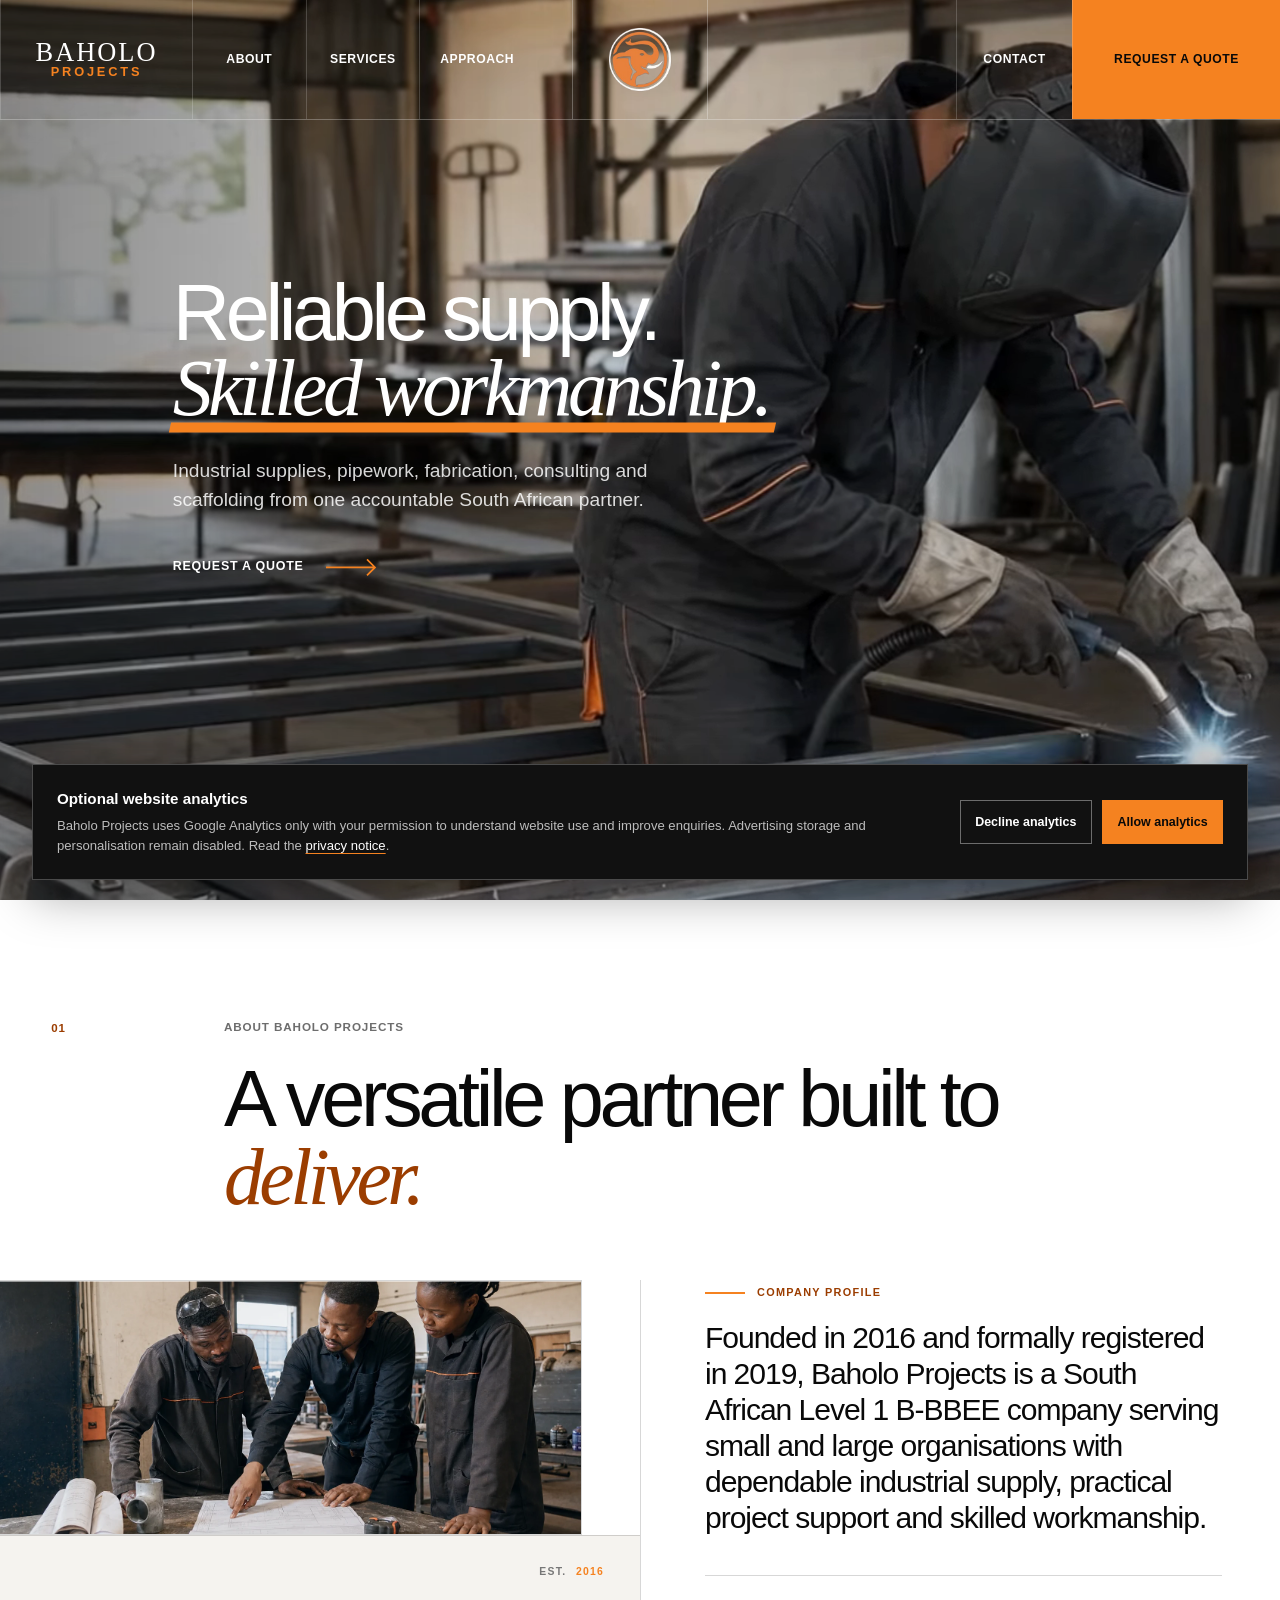
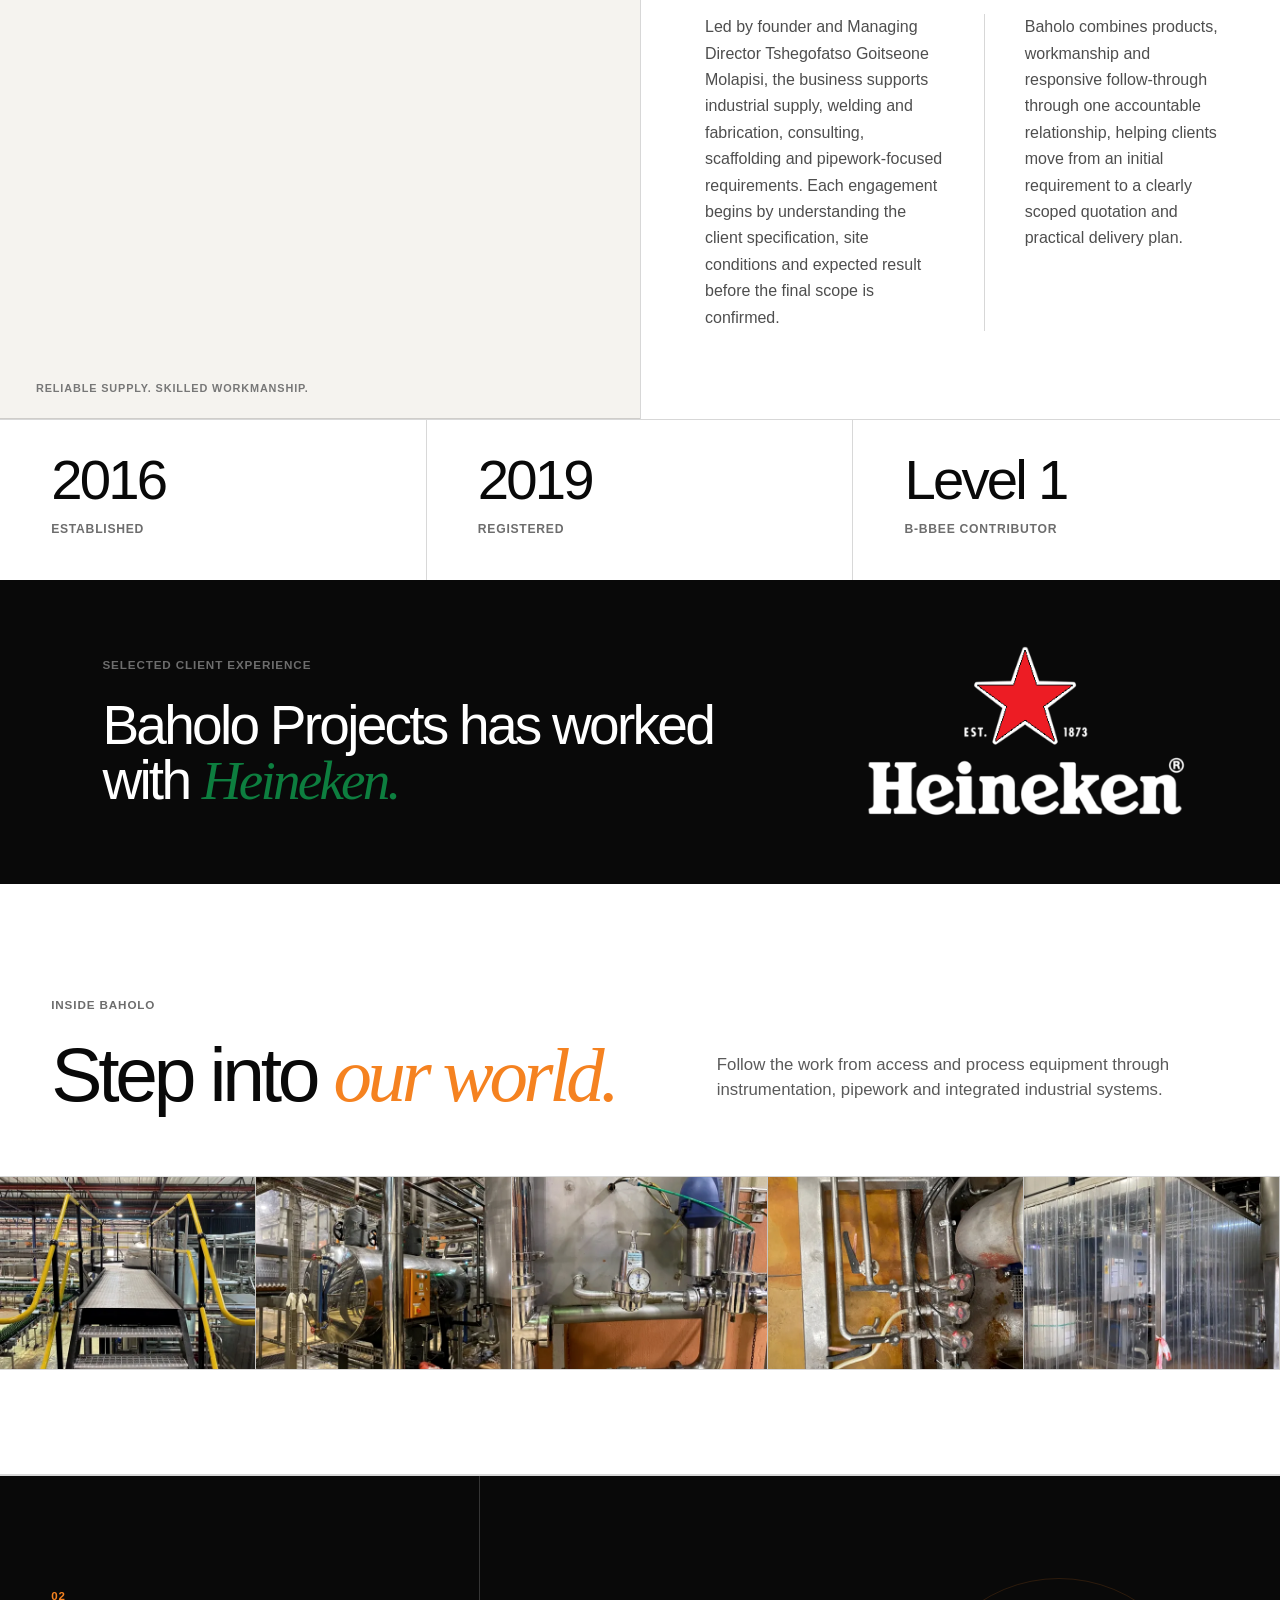
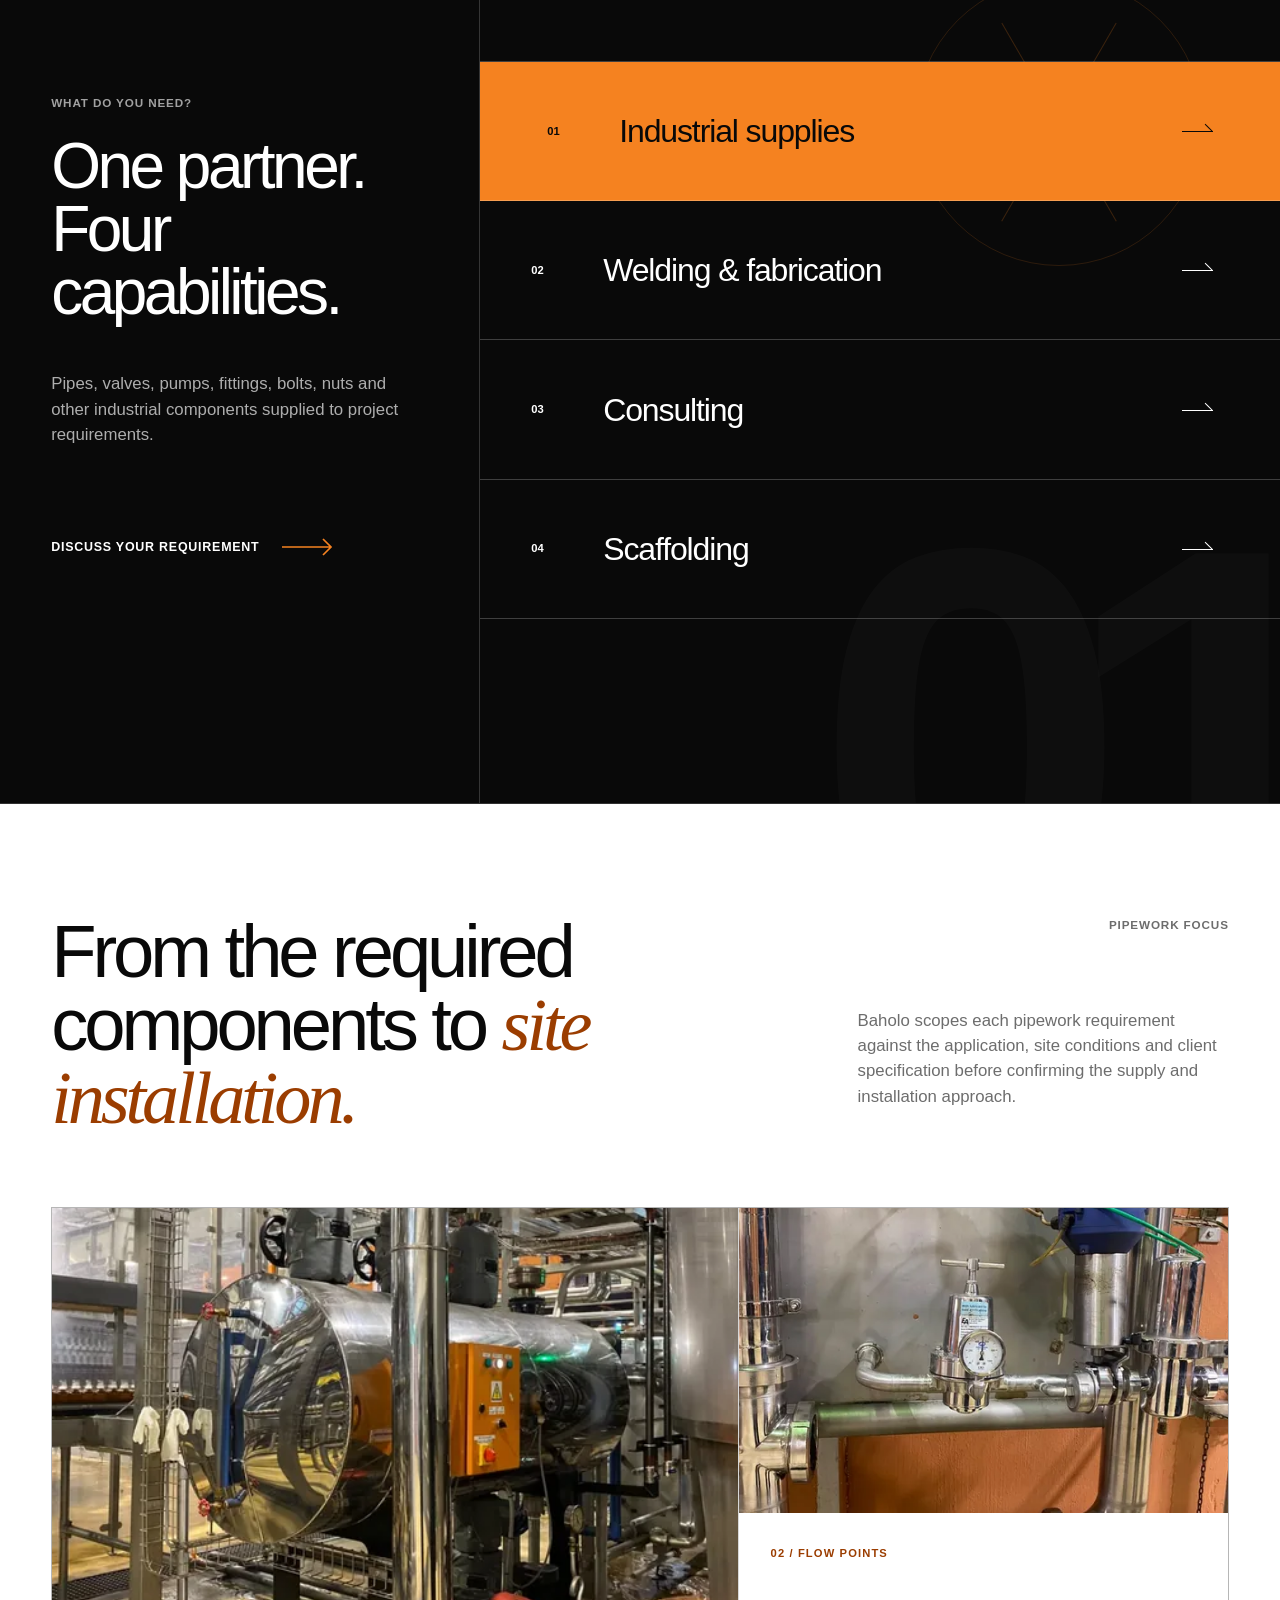
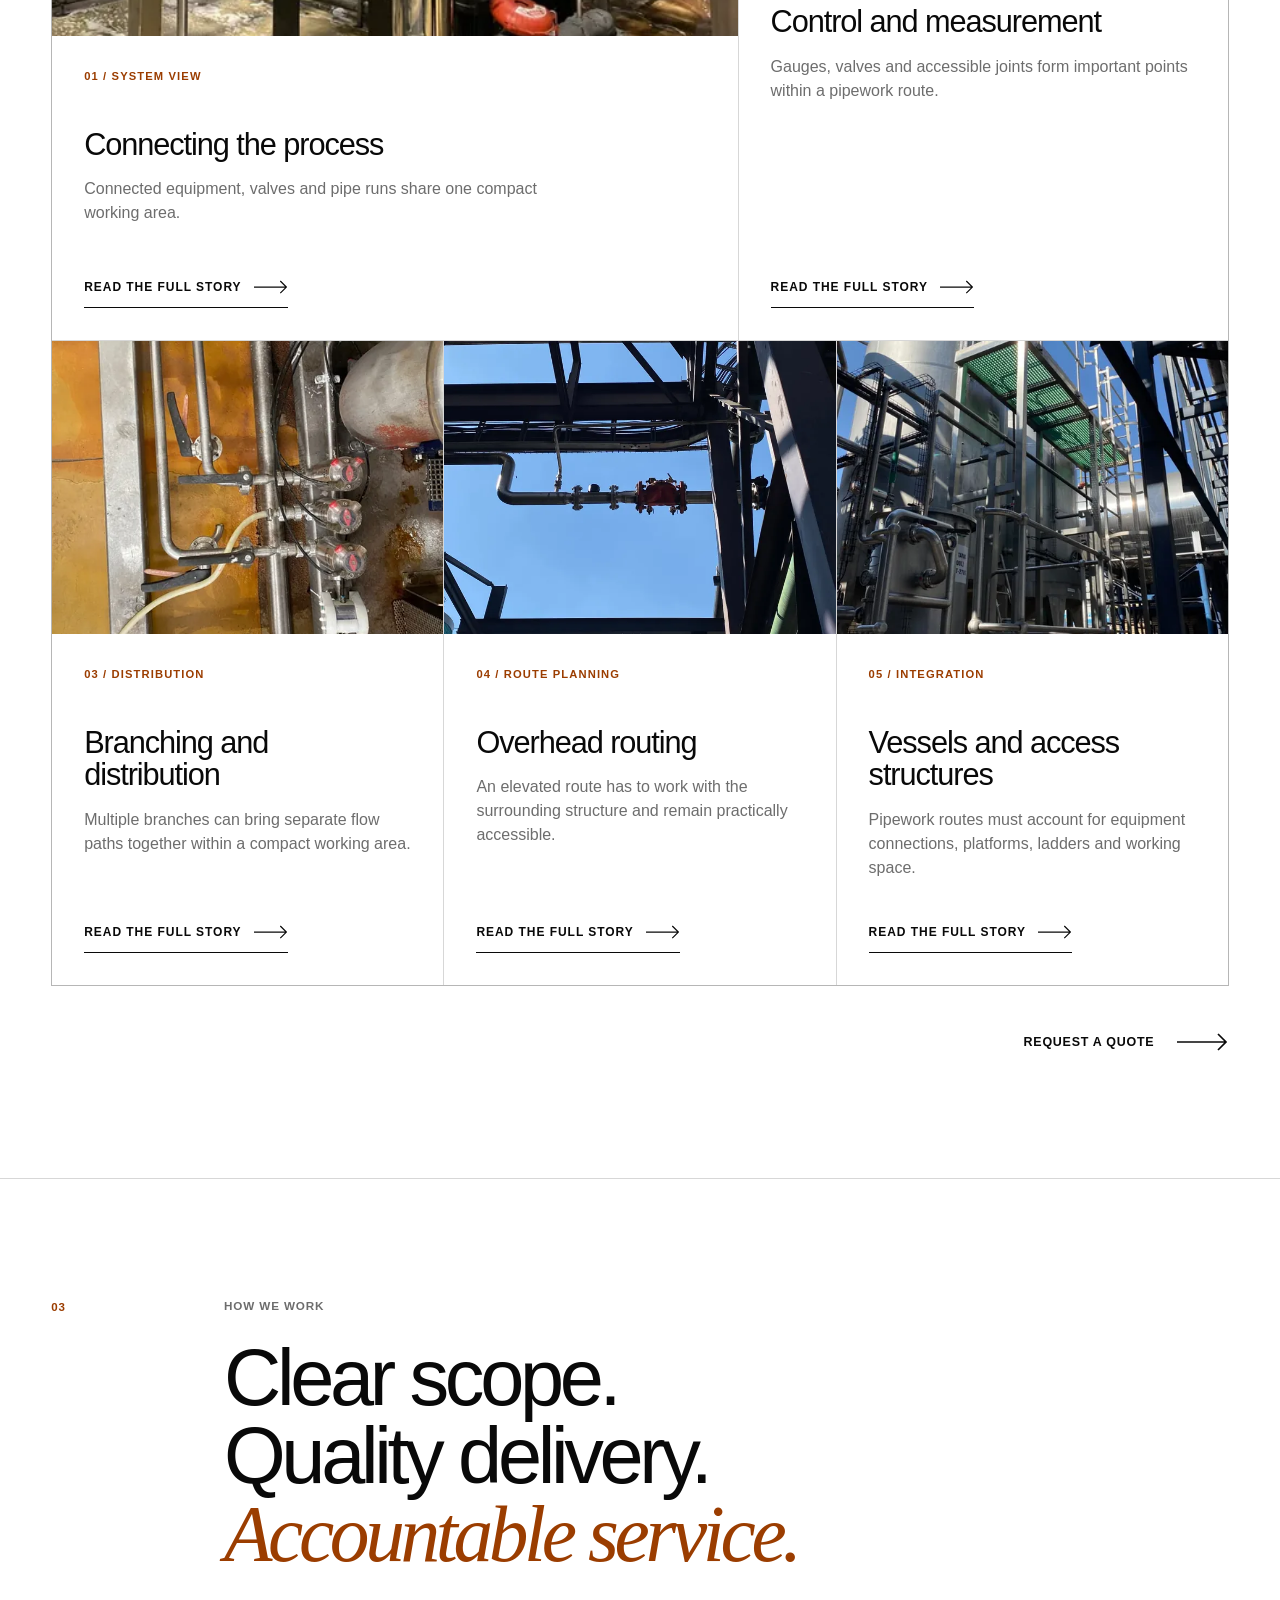
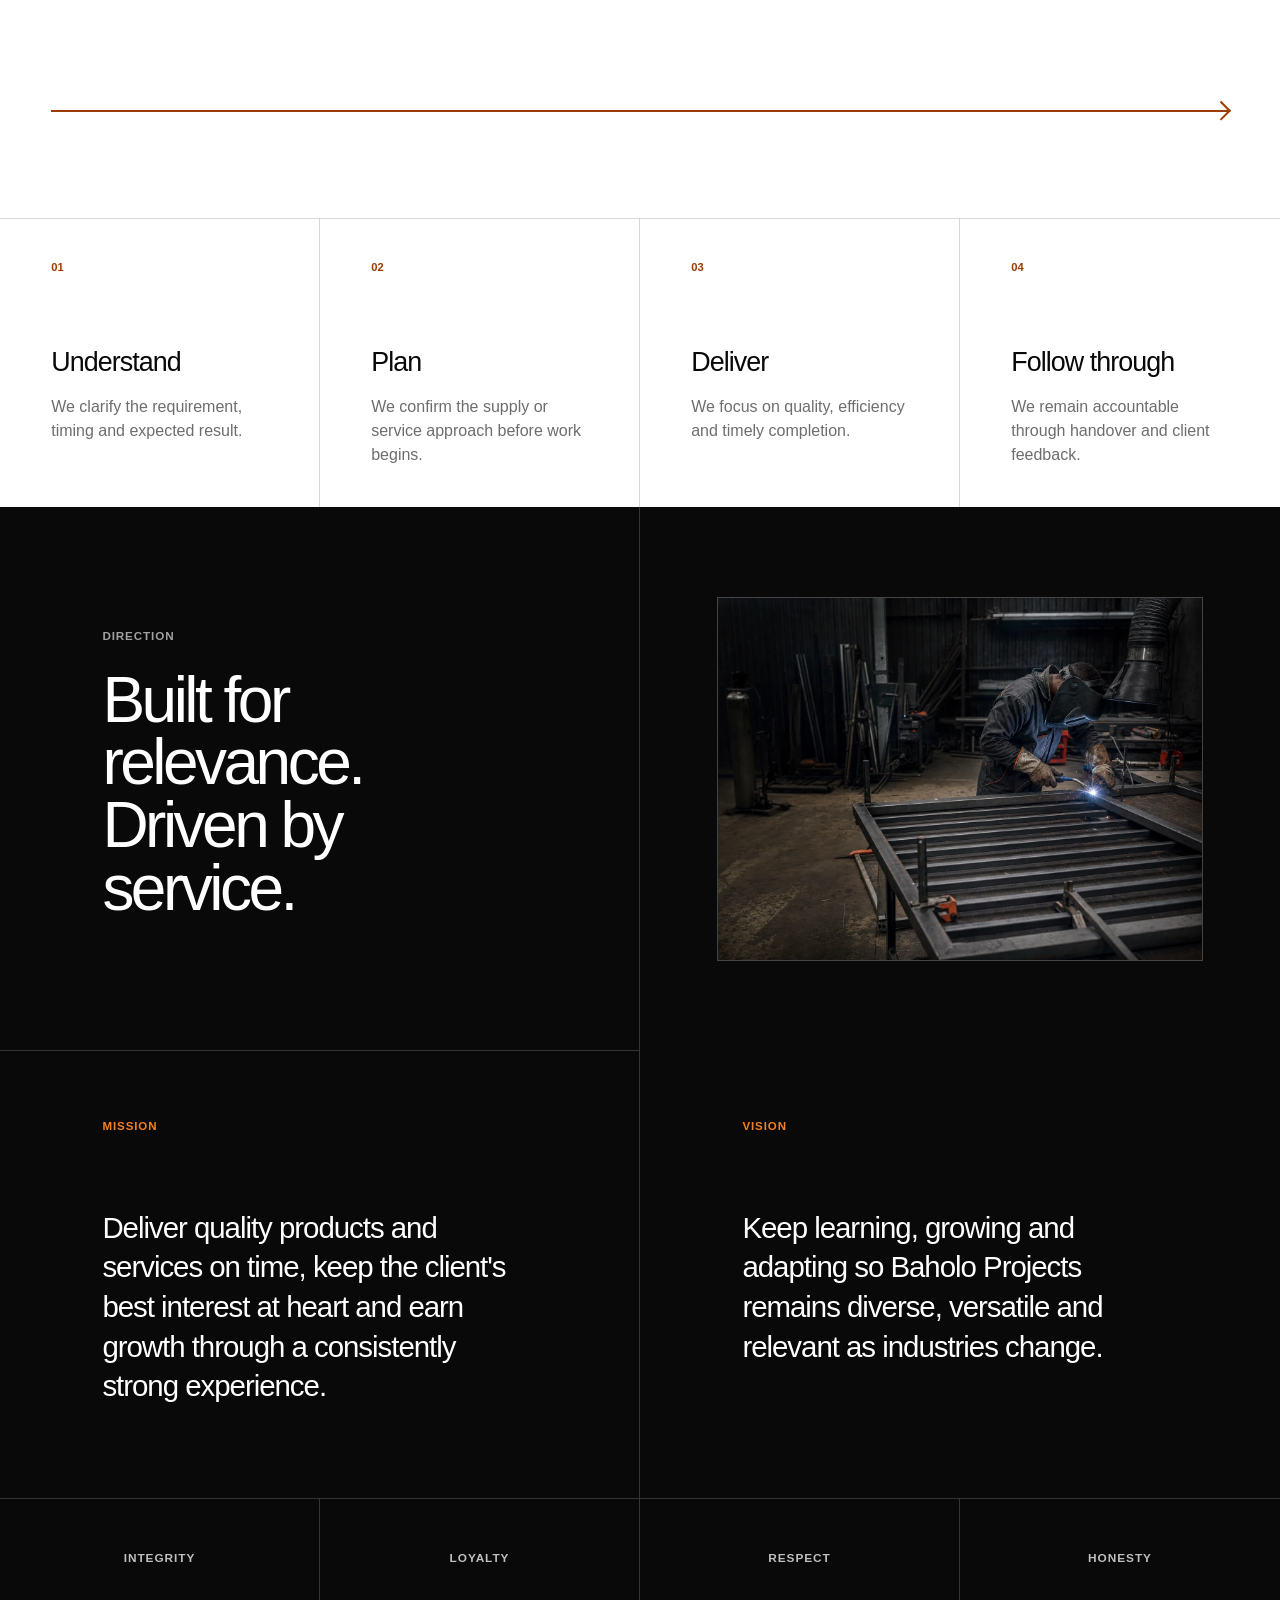
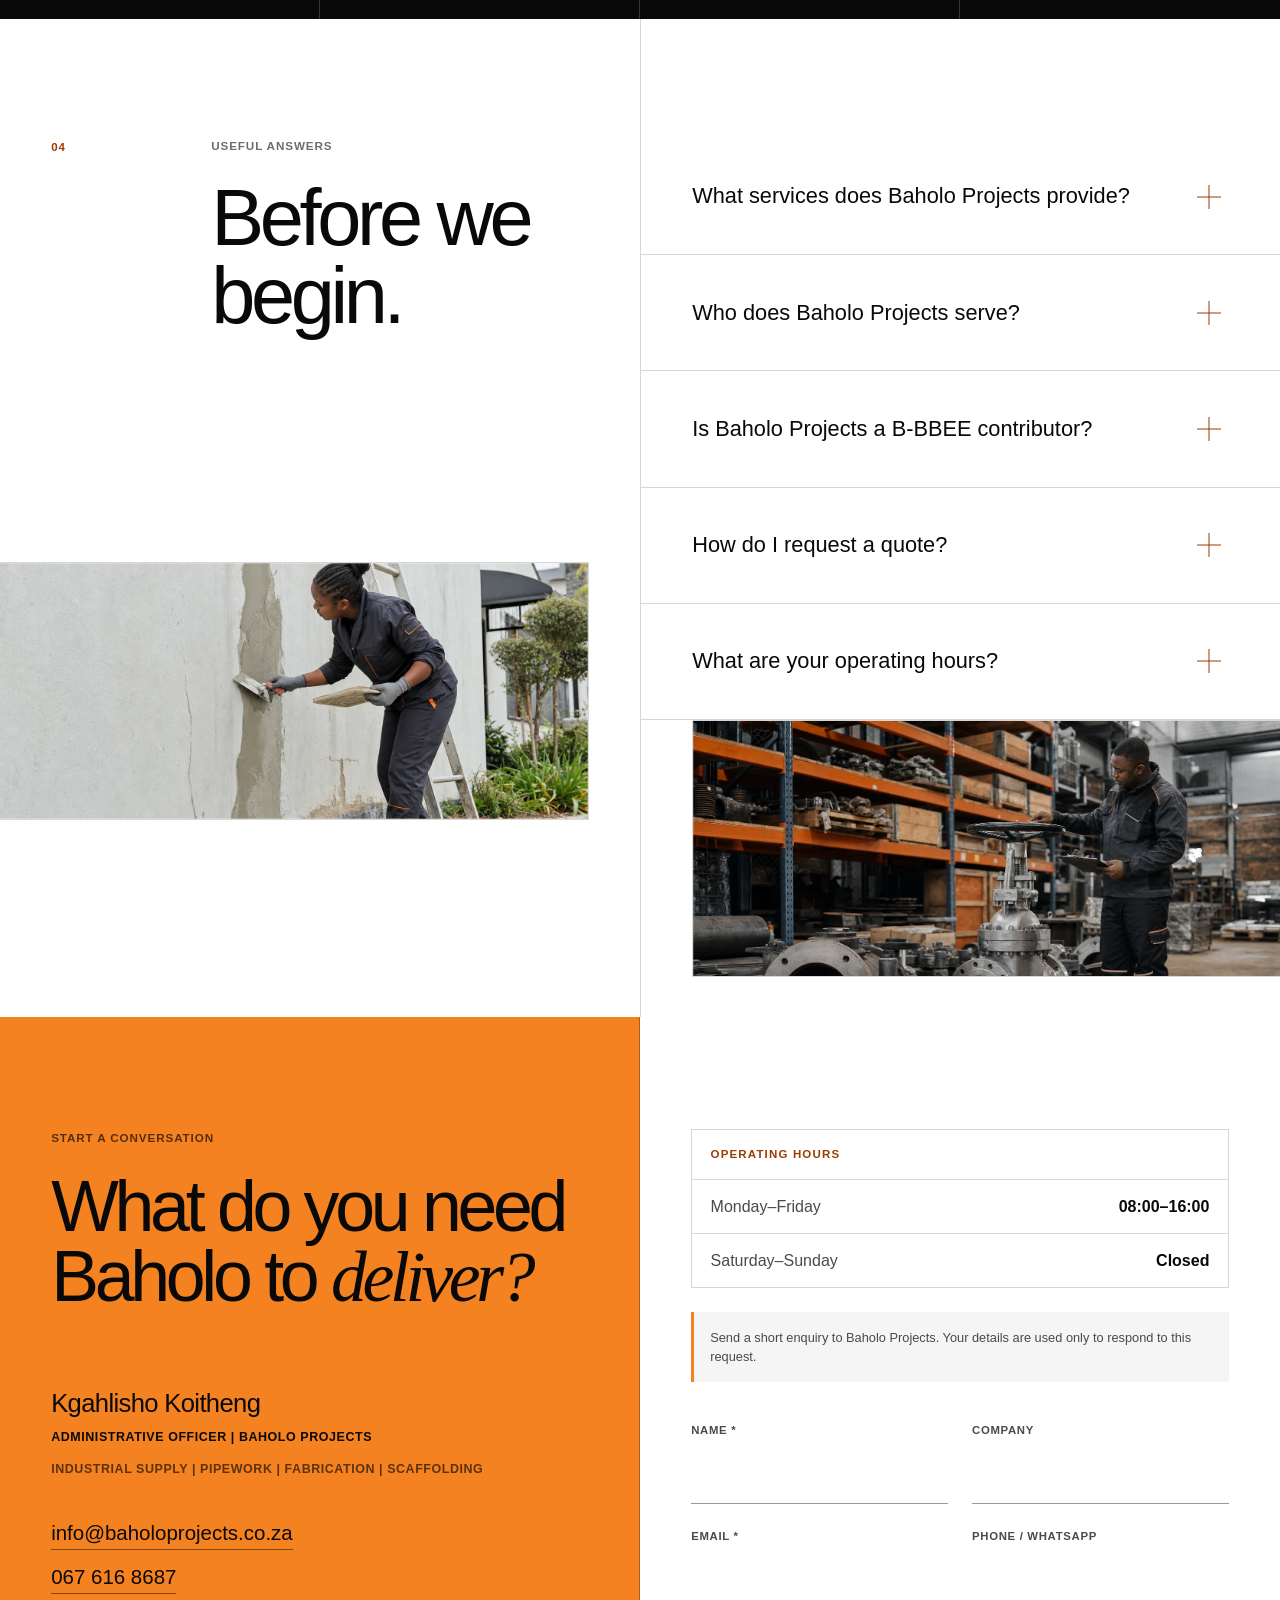
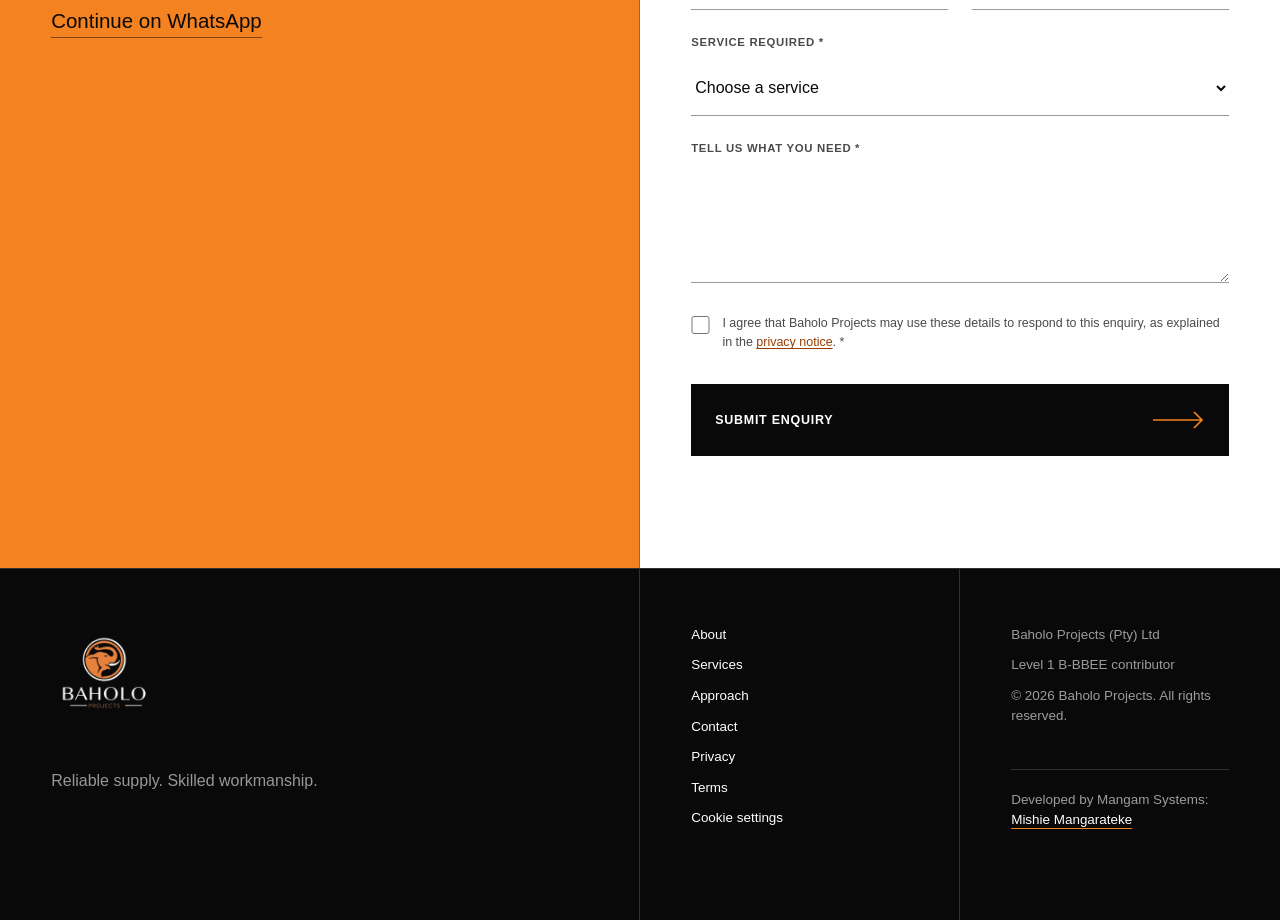
==== commit af73f90b: "fix: refresh production lead assets" ====
--- a/index.html
+++ b/index.html
@@ -756,7 +756,7 @@
     </div>
   </section>
 
-  <script src="site-config.js?v=20260830a" defer></script>
-  <script src="script.js?v=20260830c" defer></script>
+  <script src="site-config.js?v=20260830b" defer></script>
+  <script src="script.js?v=20260830d" defer></script>
 </body>
 </html>
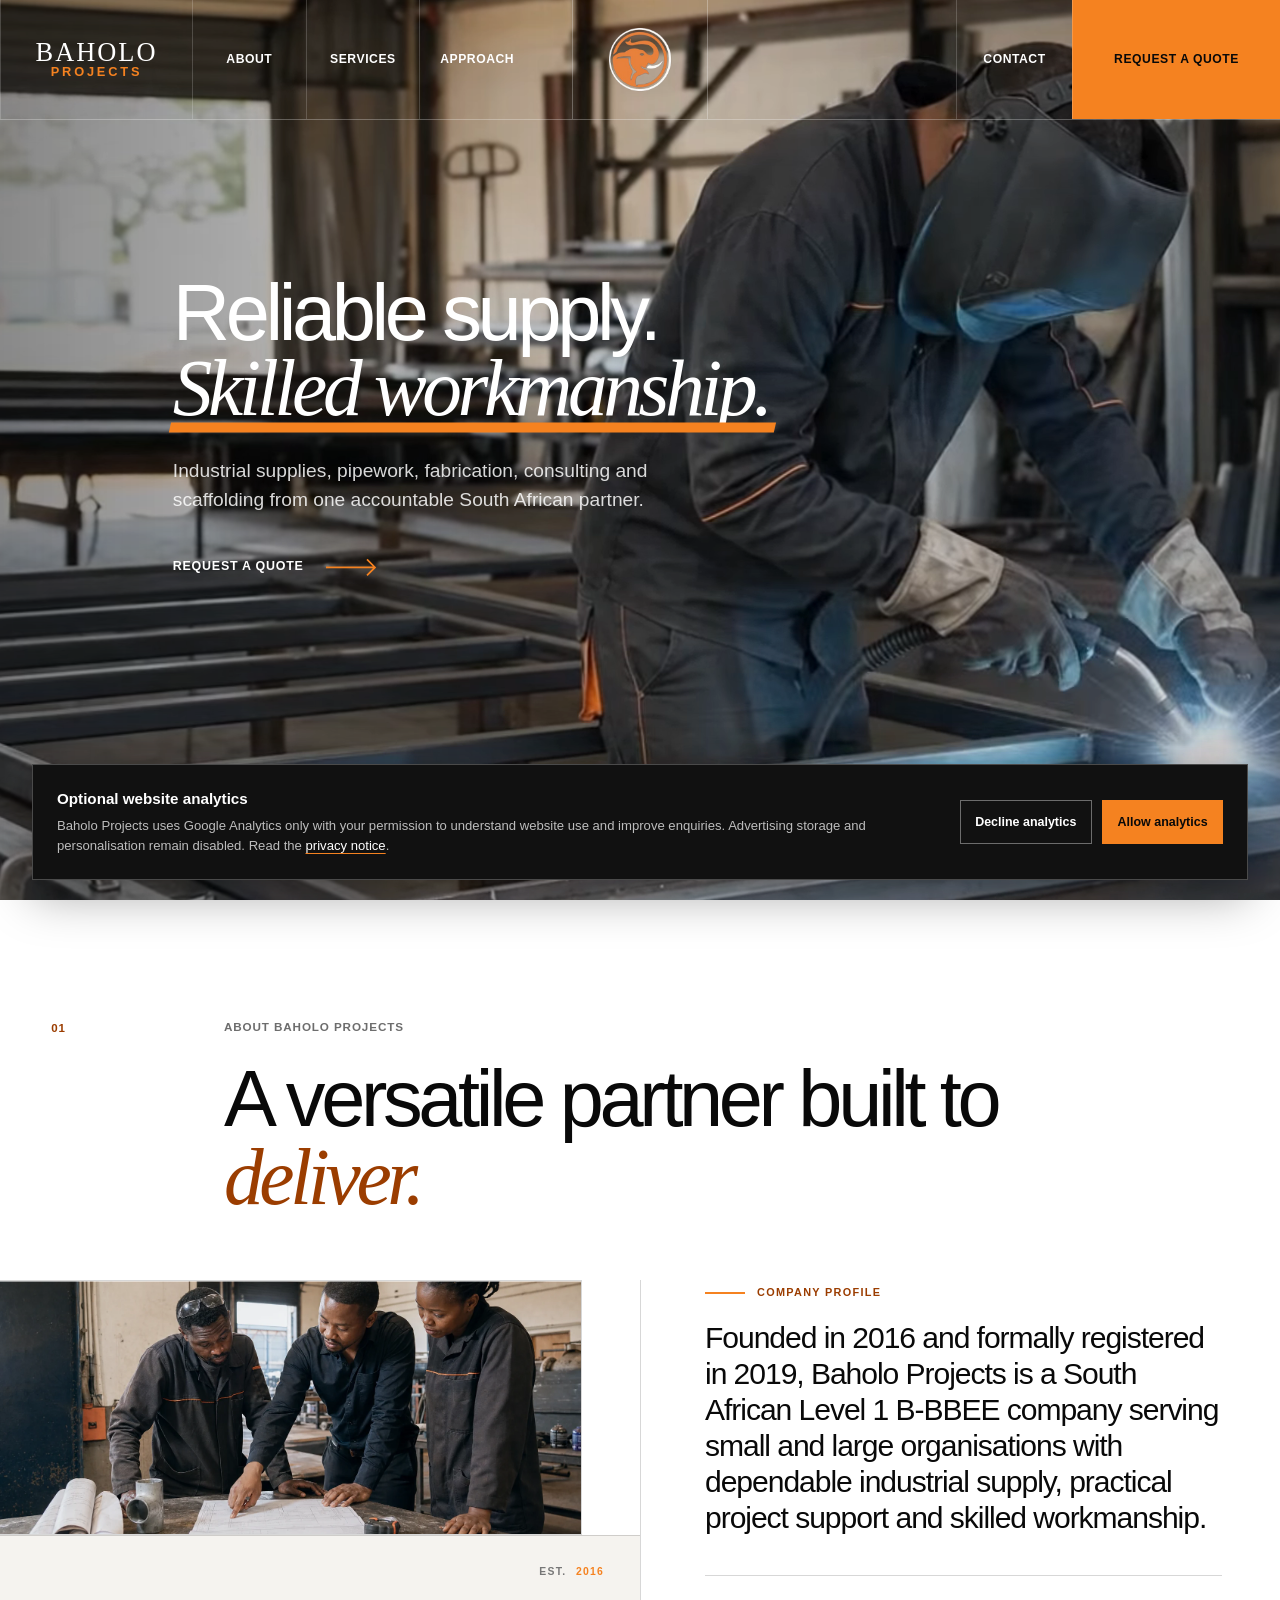
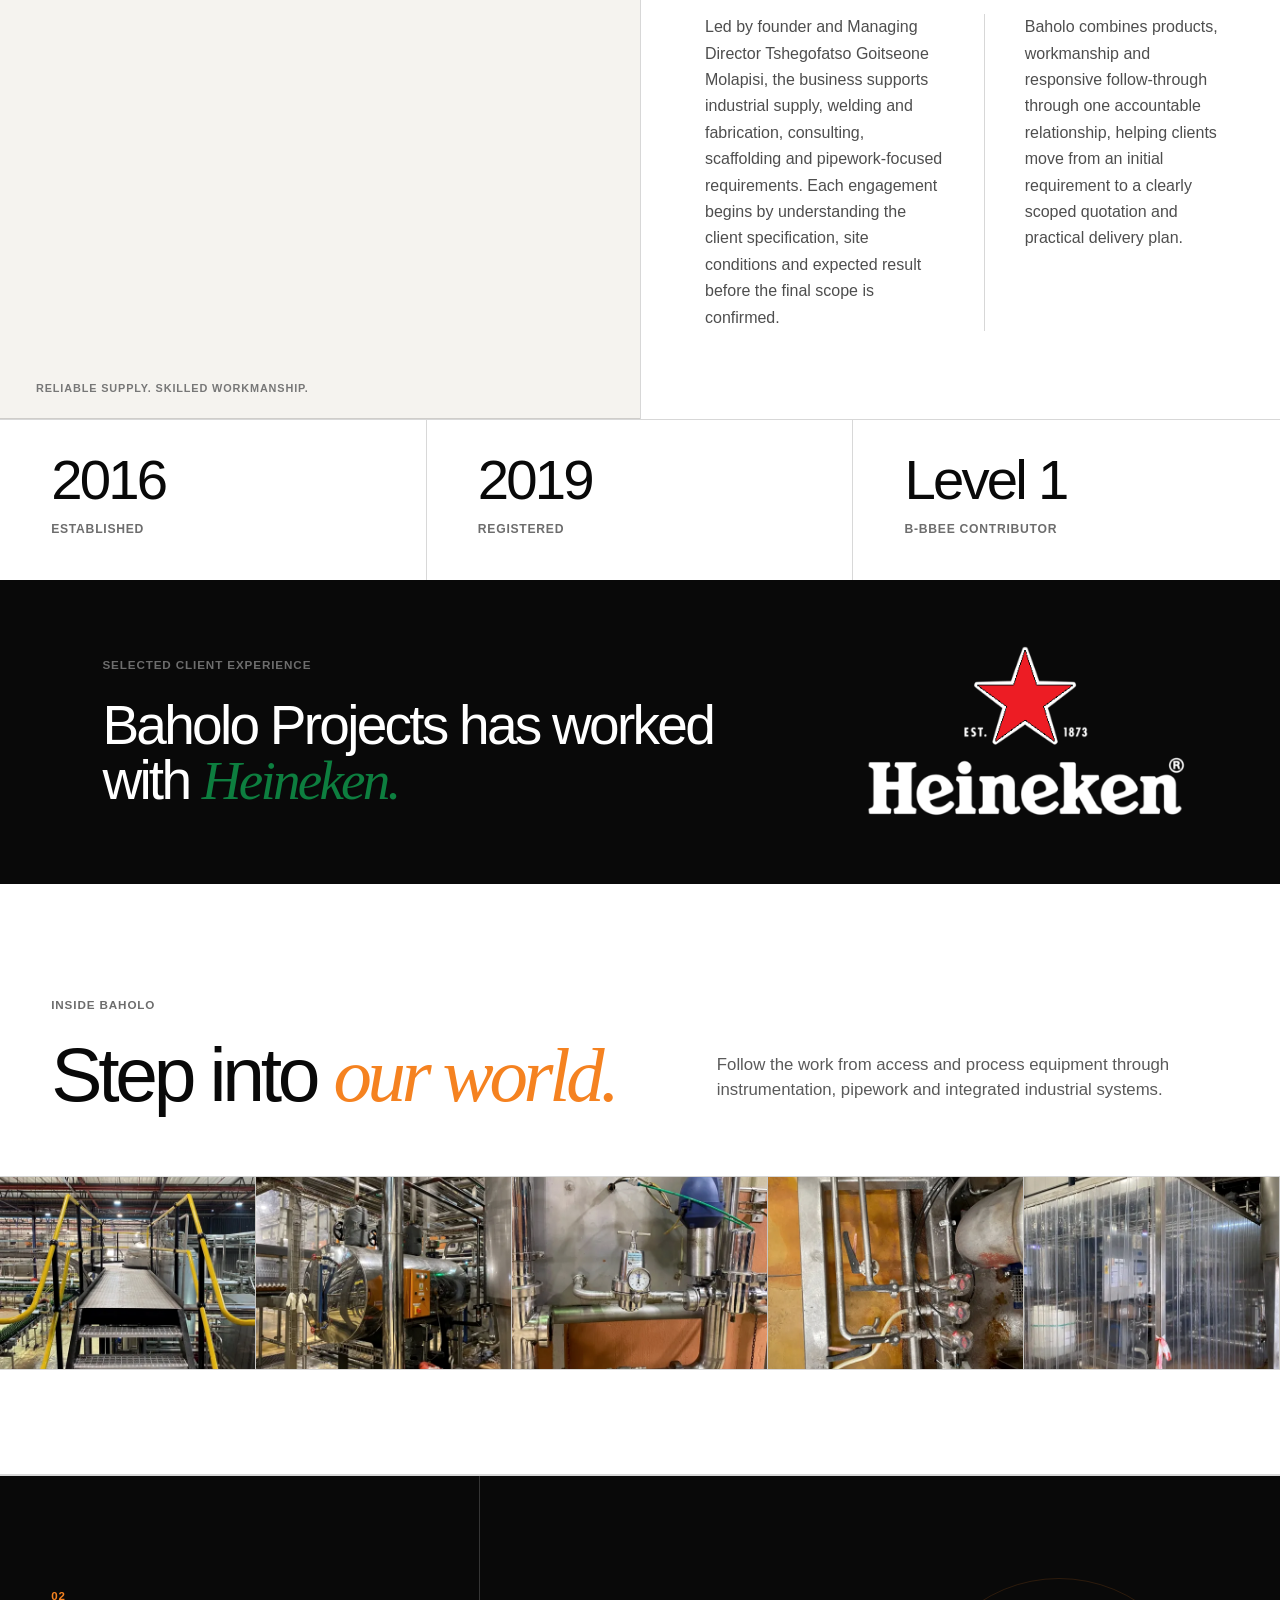
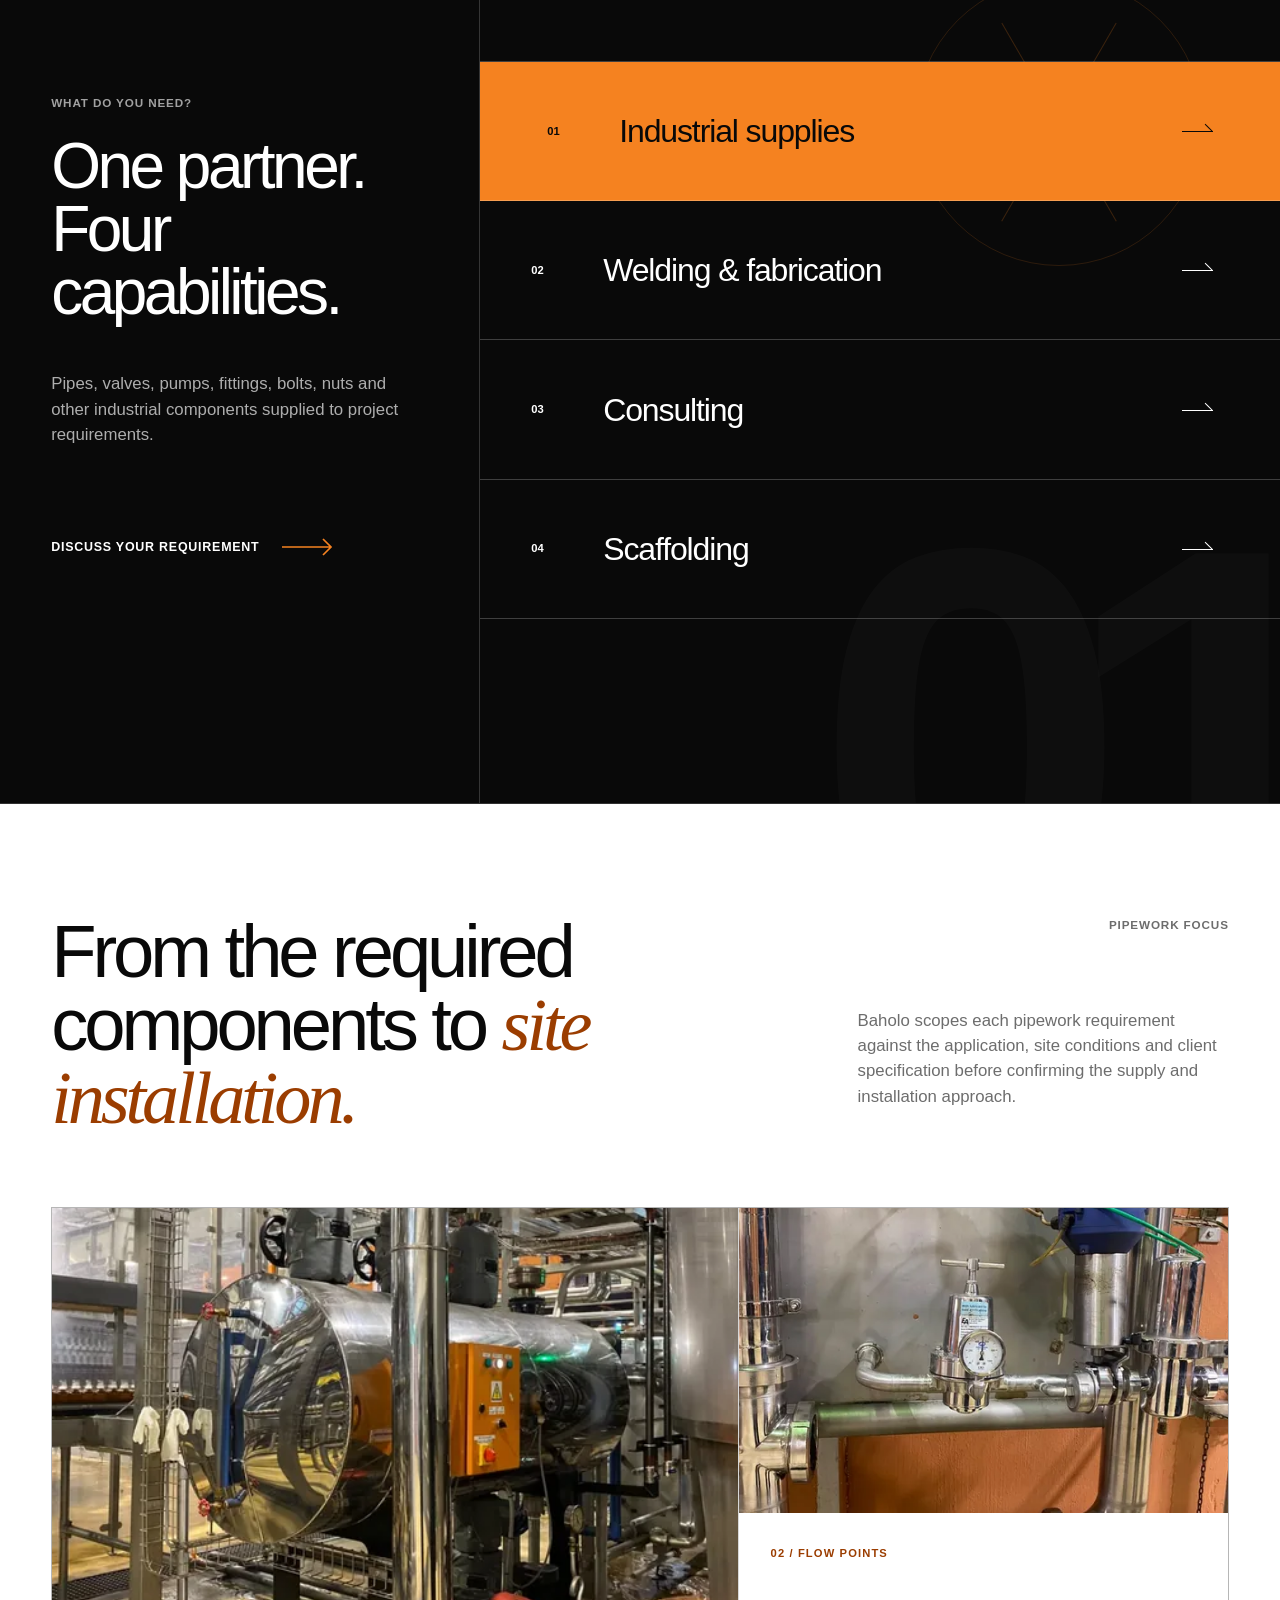
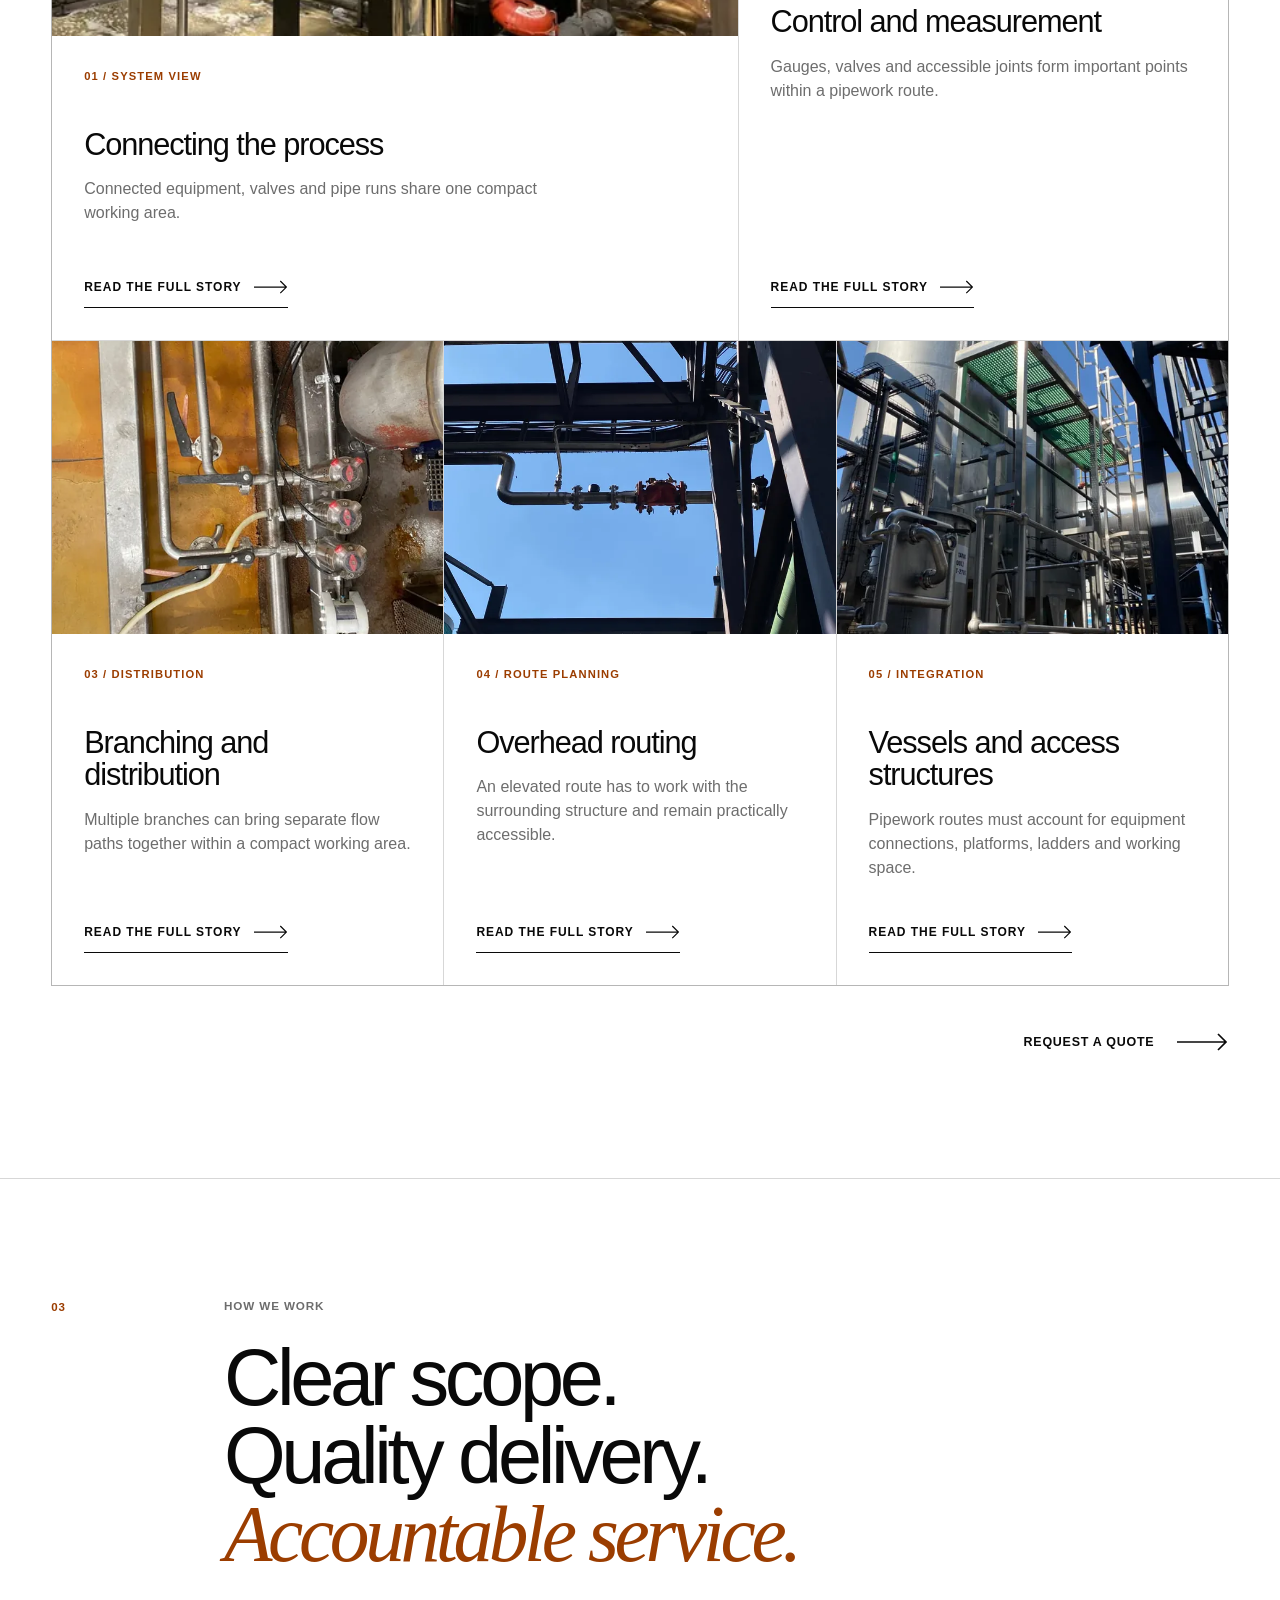
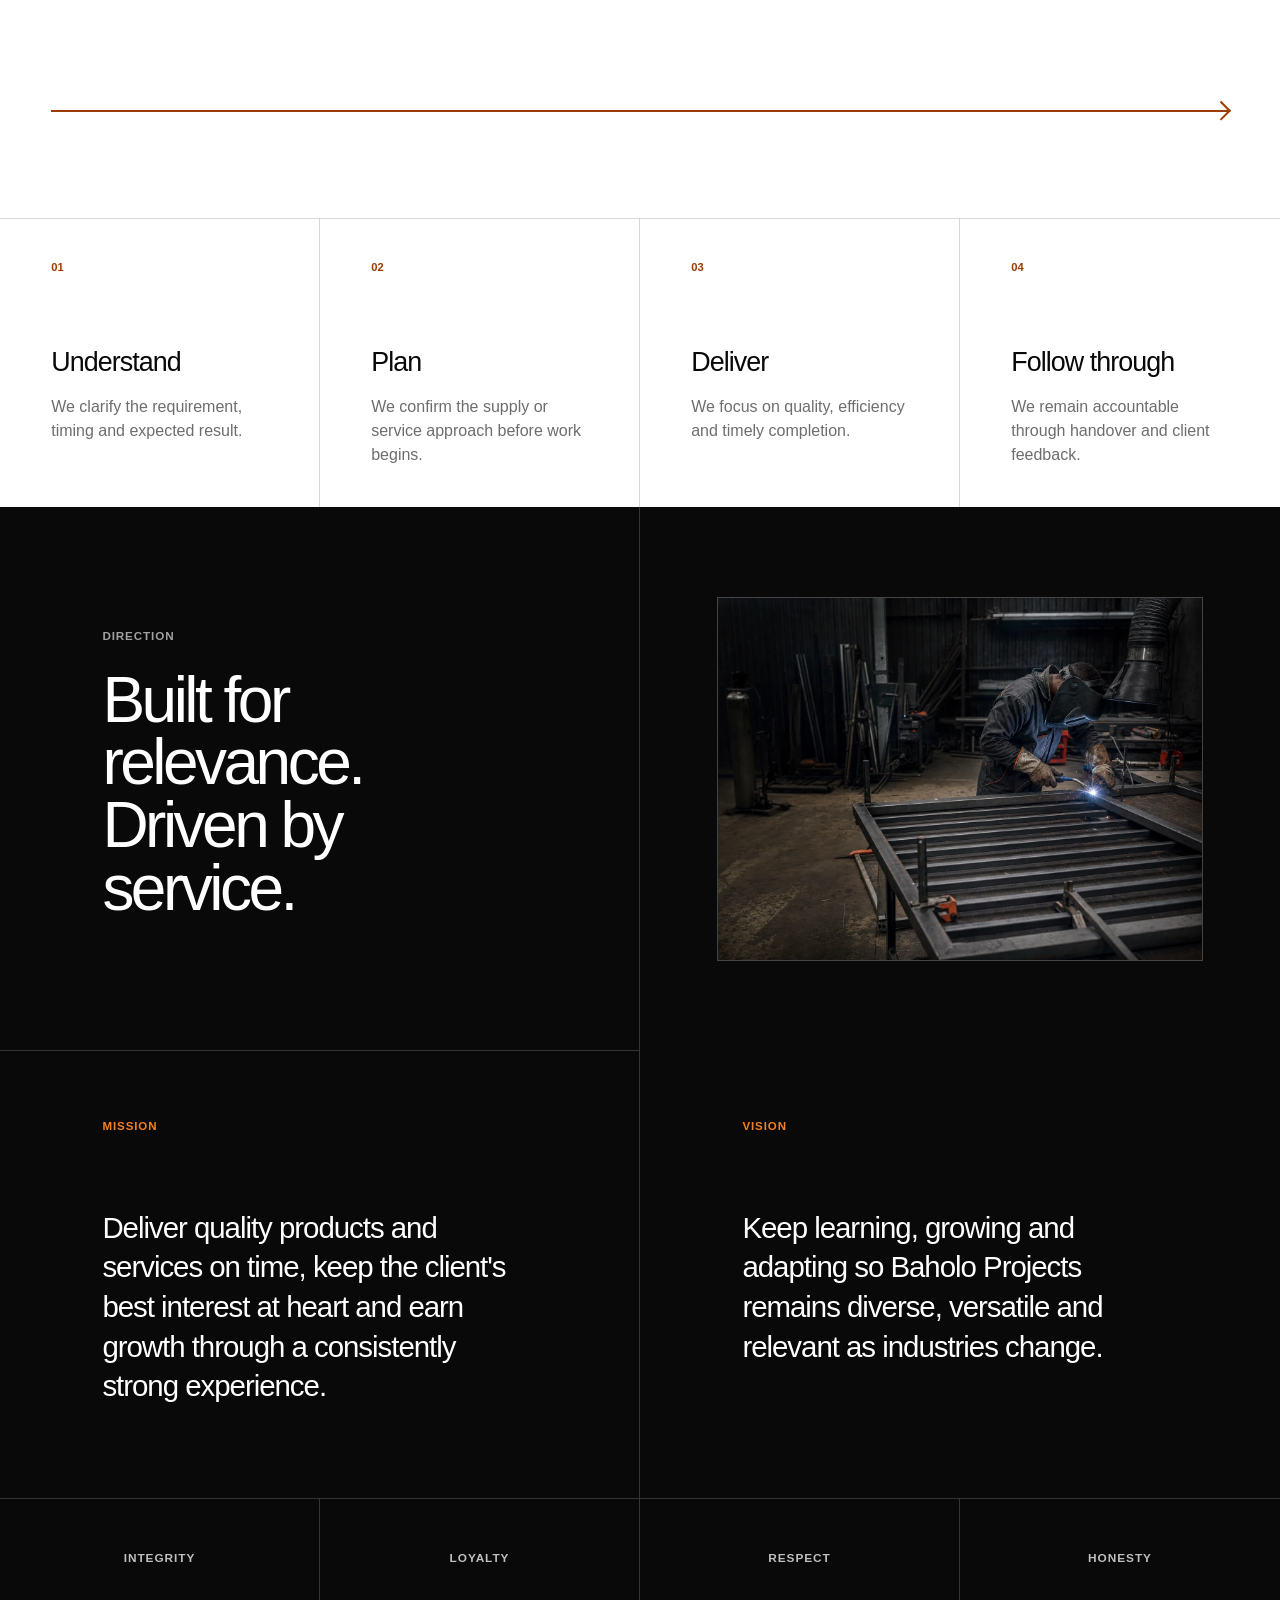
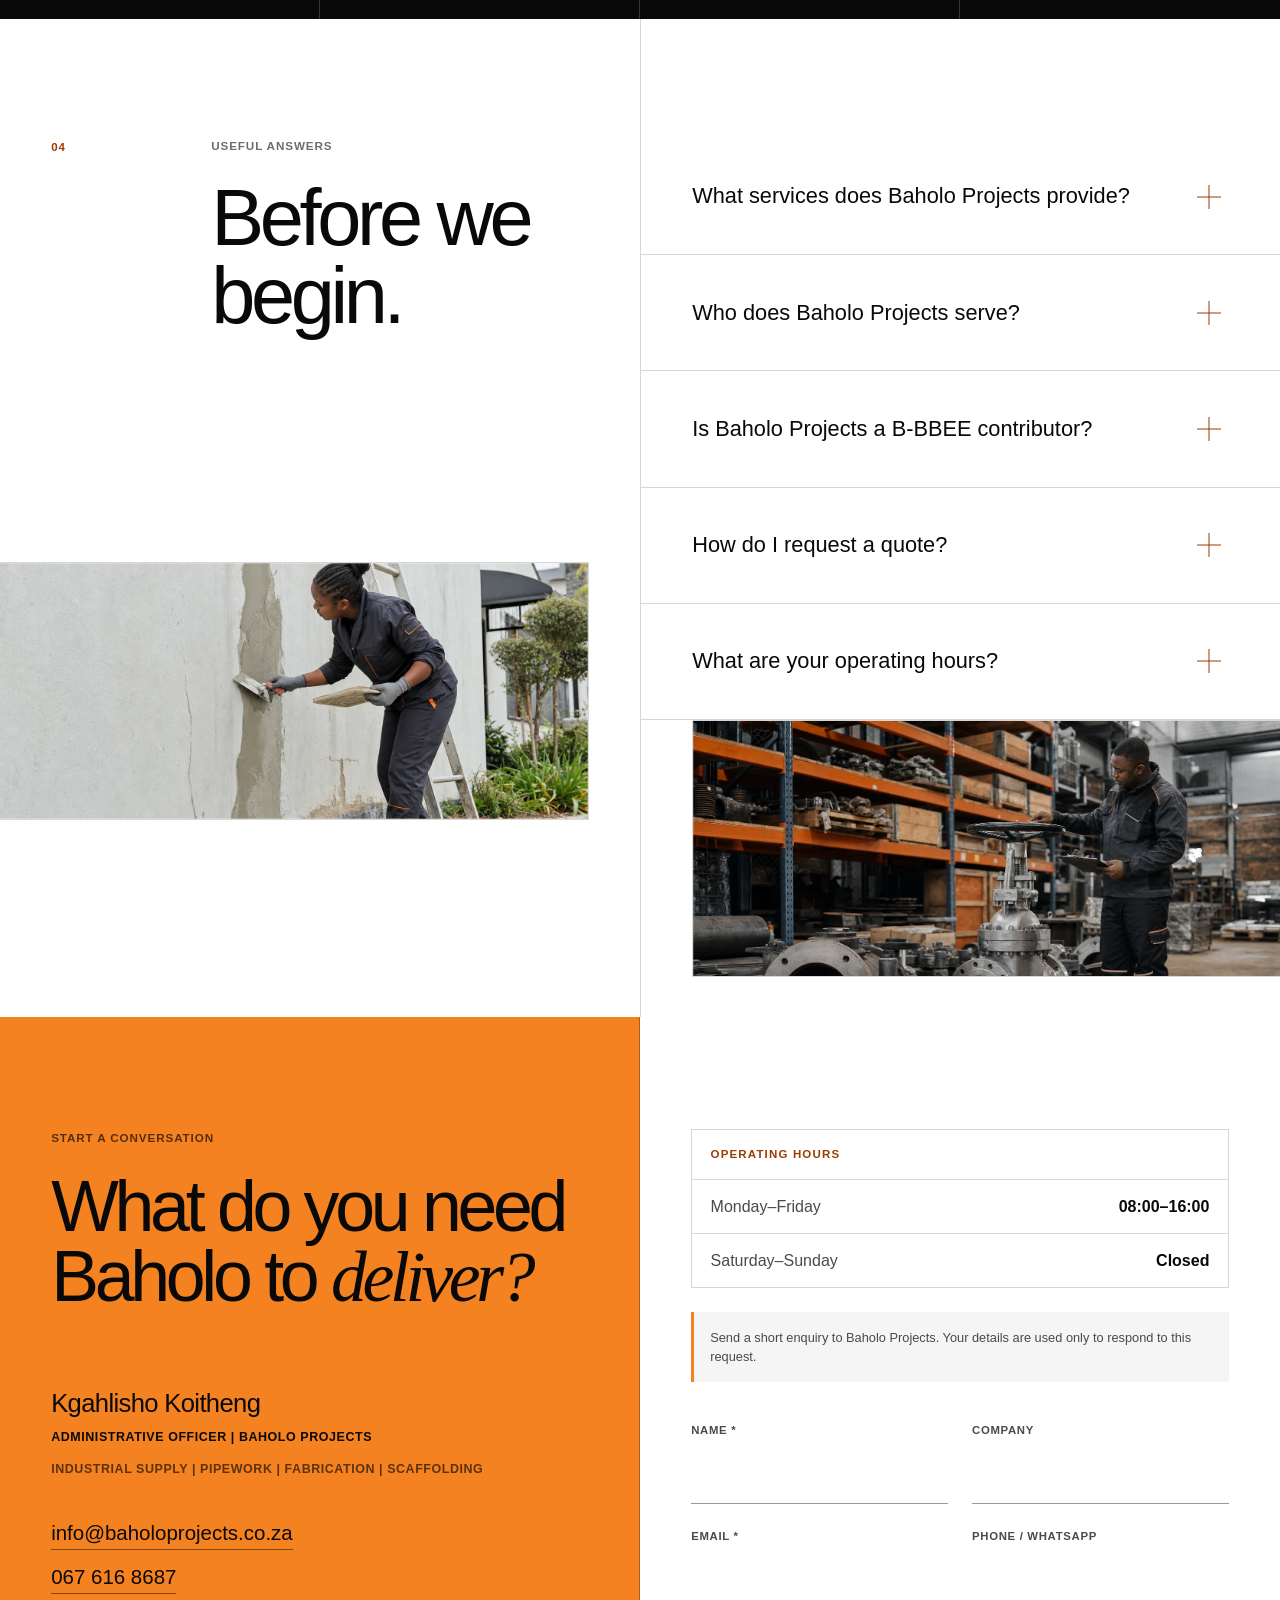
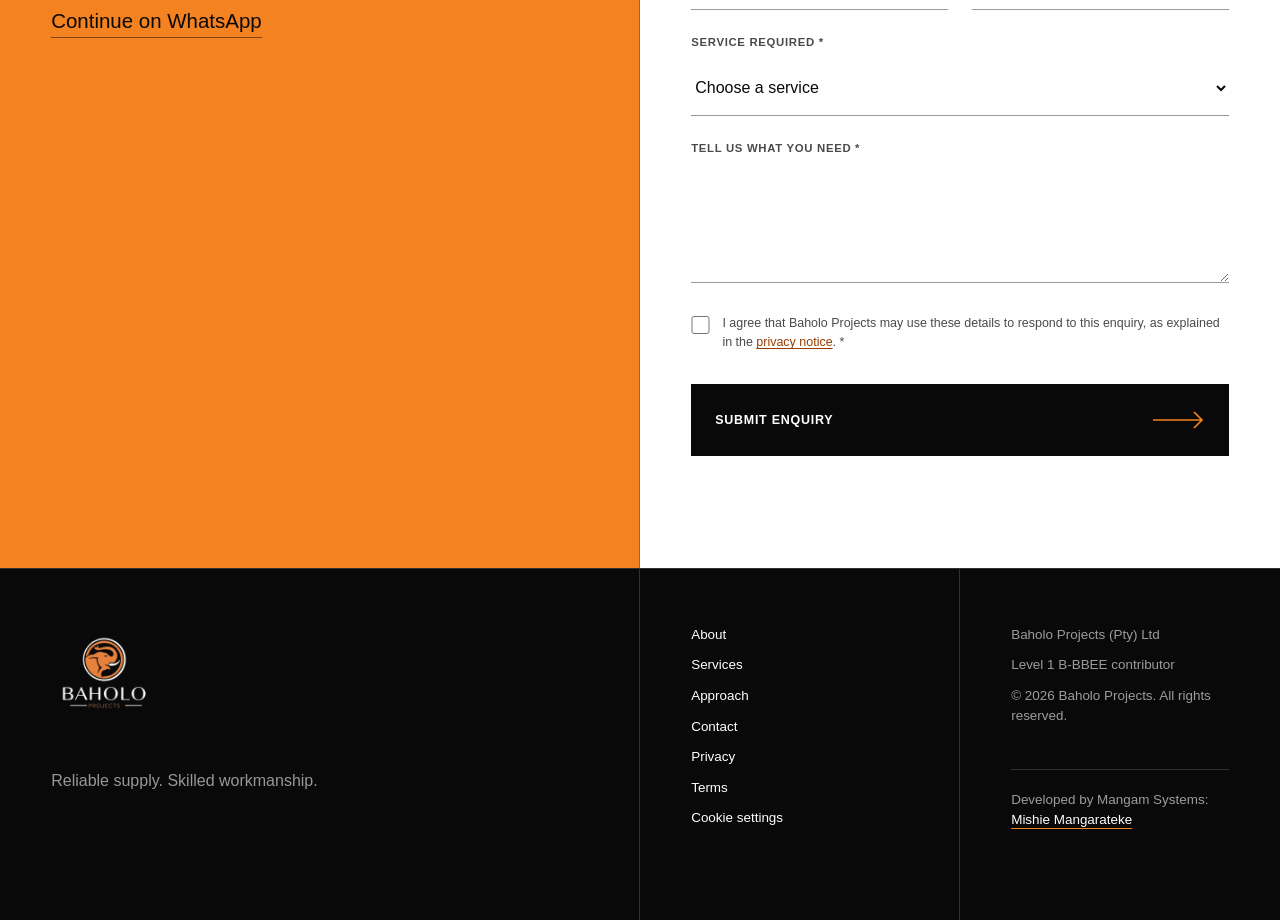
==== commit 04547194: "fix: secure nested lead acknowledgements" ====
--- a/index.html
+++ b/index.html
@@ -757,6 +757,6 @@
   </section>
 
   <script src="site-config.js?v=20260830b" defer></script>
-  <script src="script.js?v=20260830d" defer></script>
+  <script src="script.js?v=20260830e" defer></script>
 </body>
 </html>
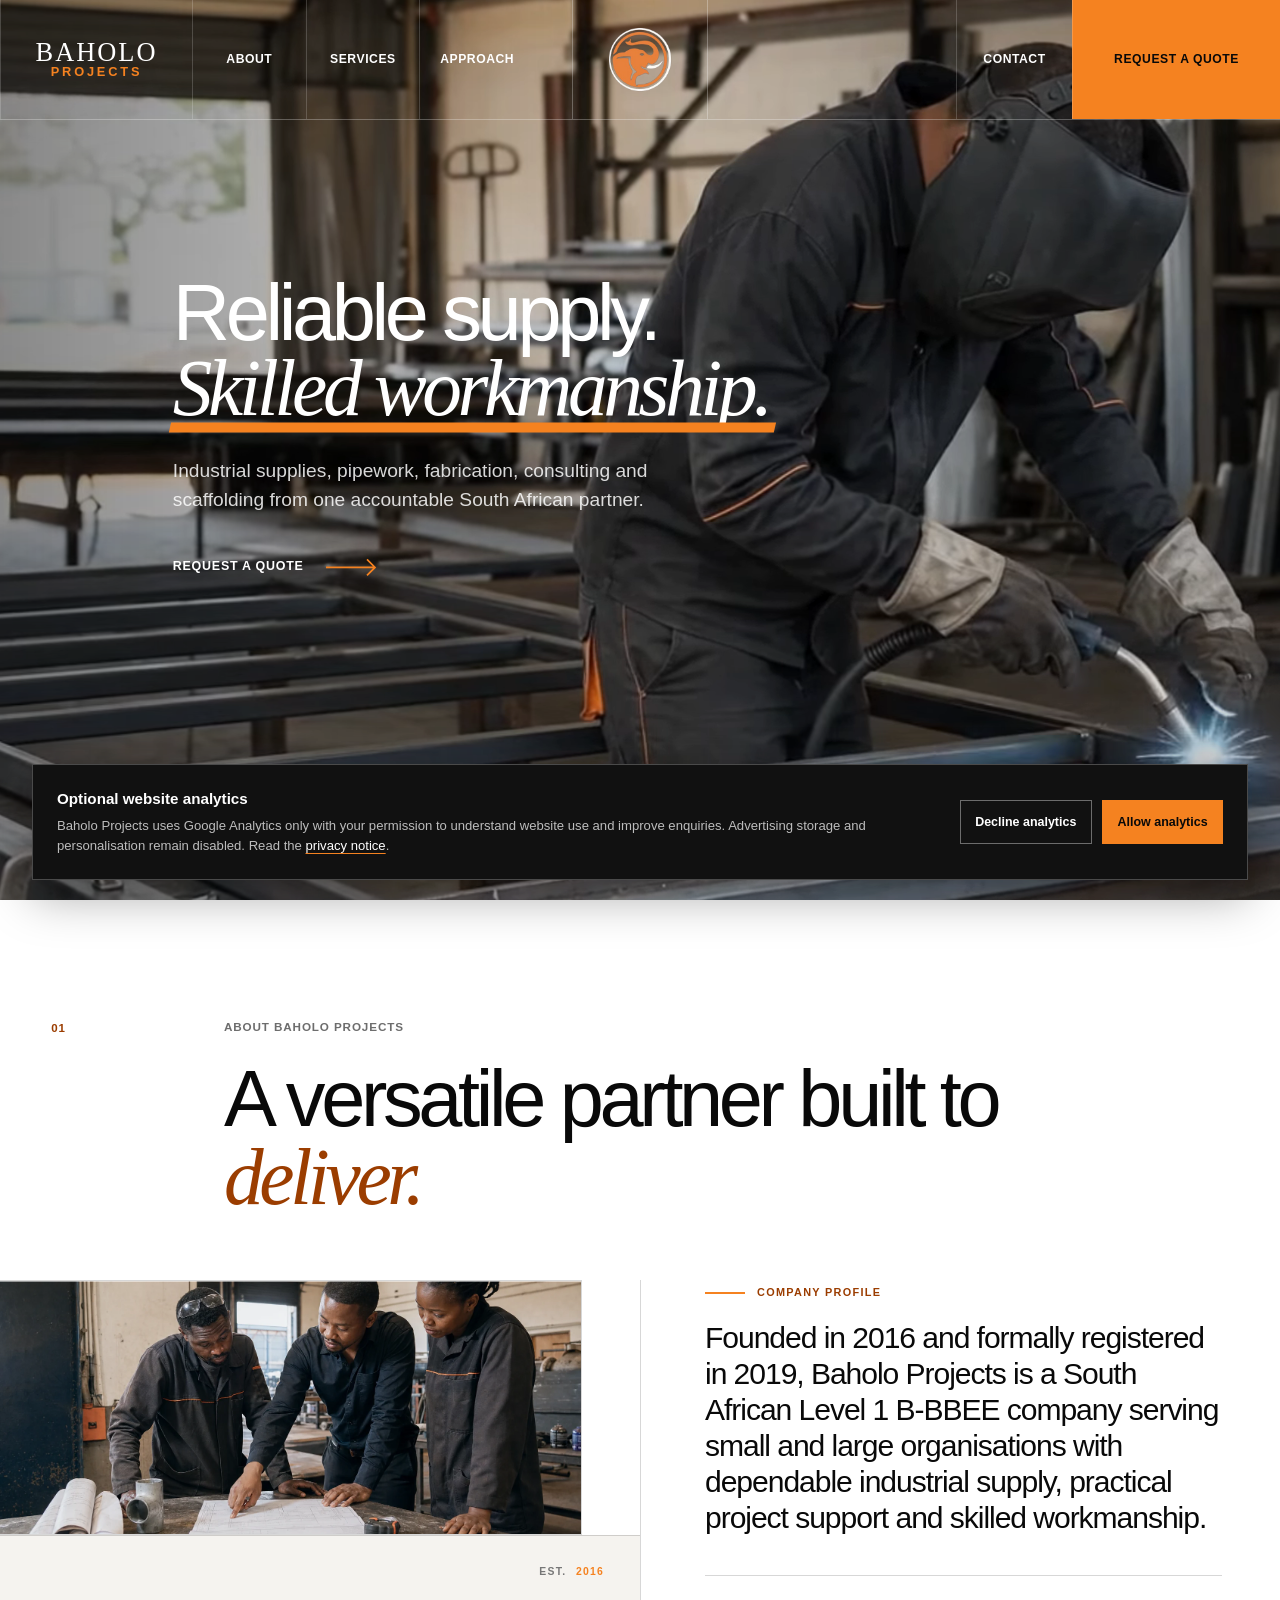
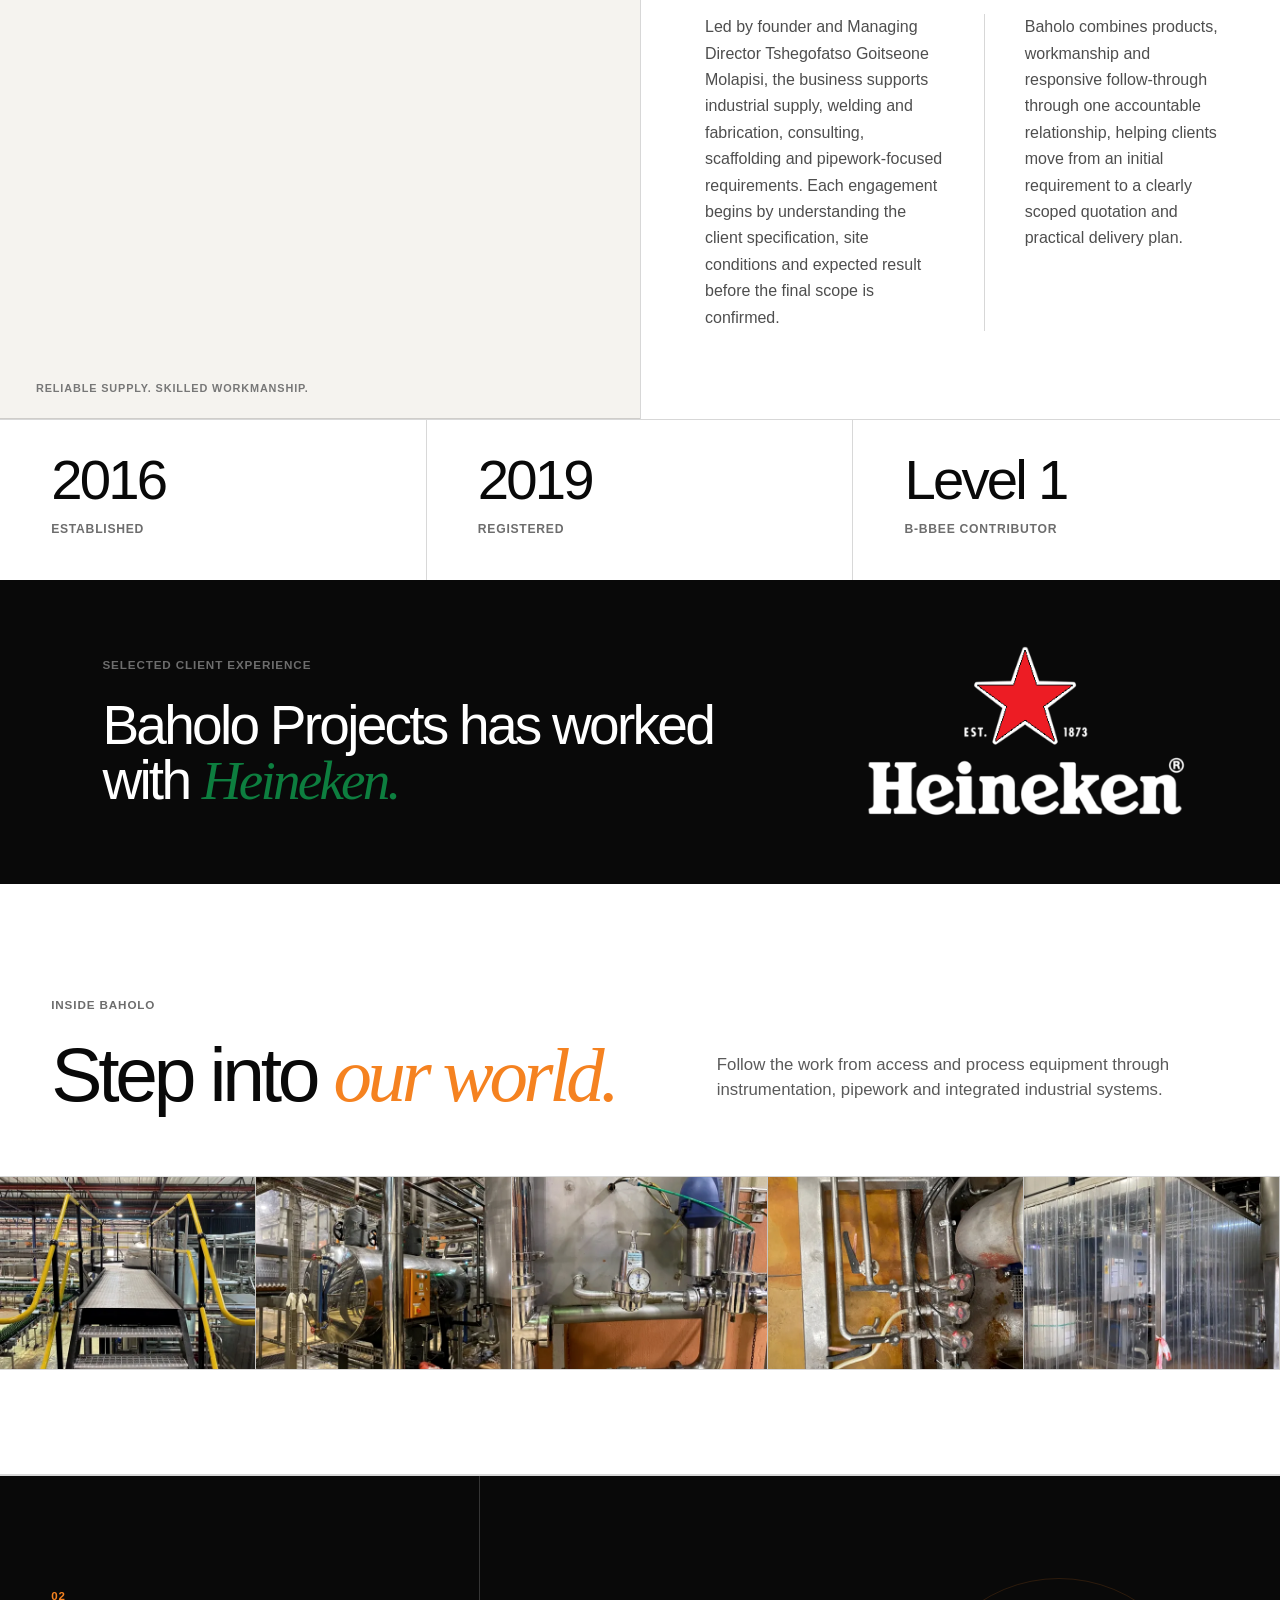
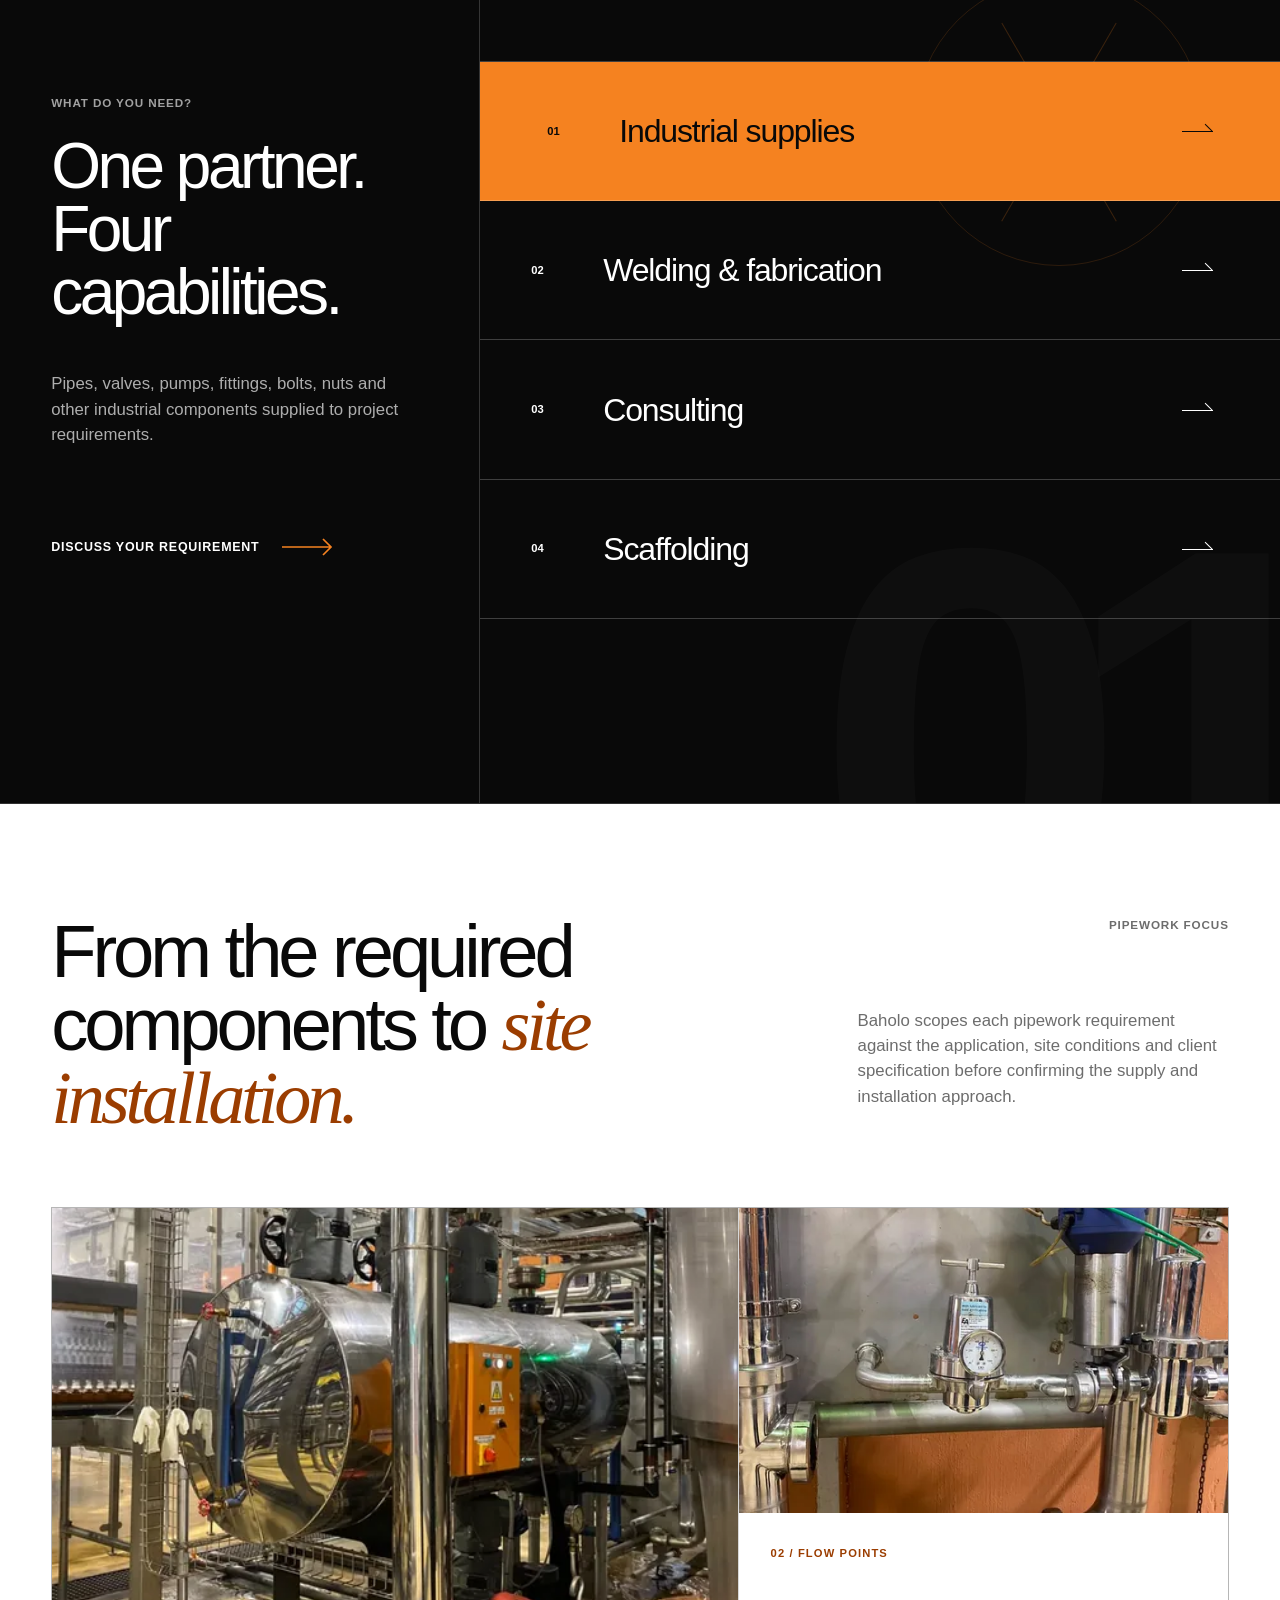
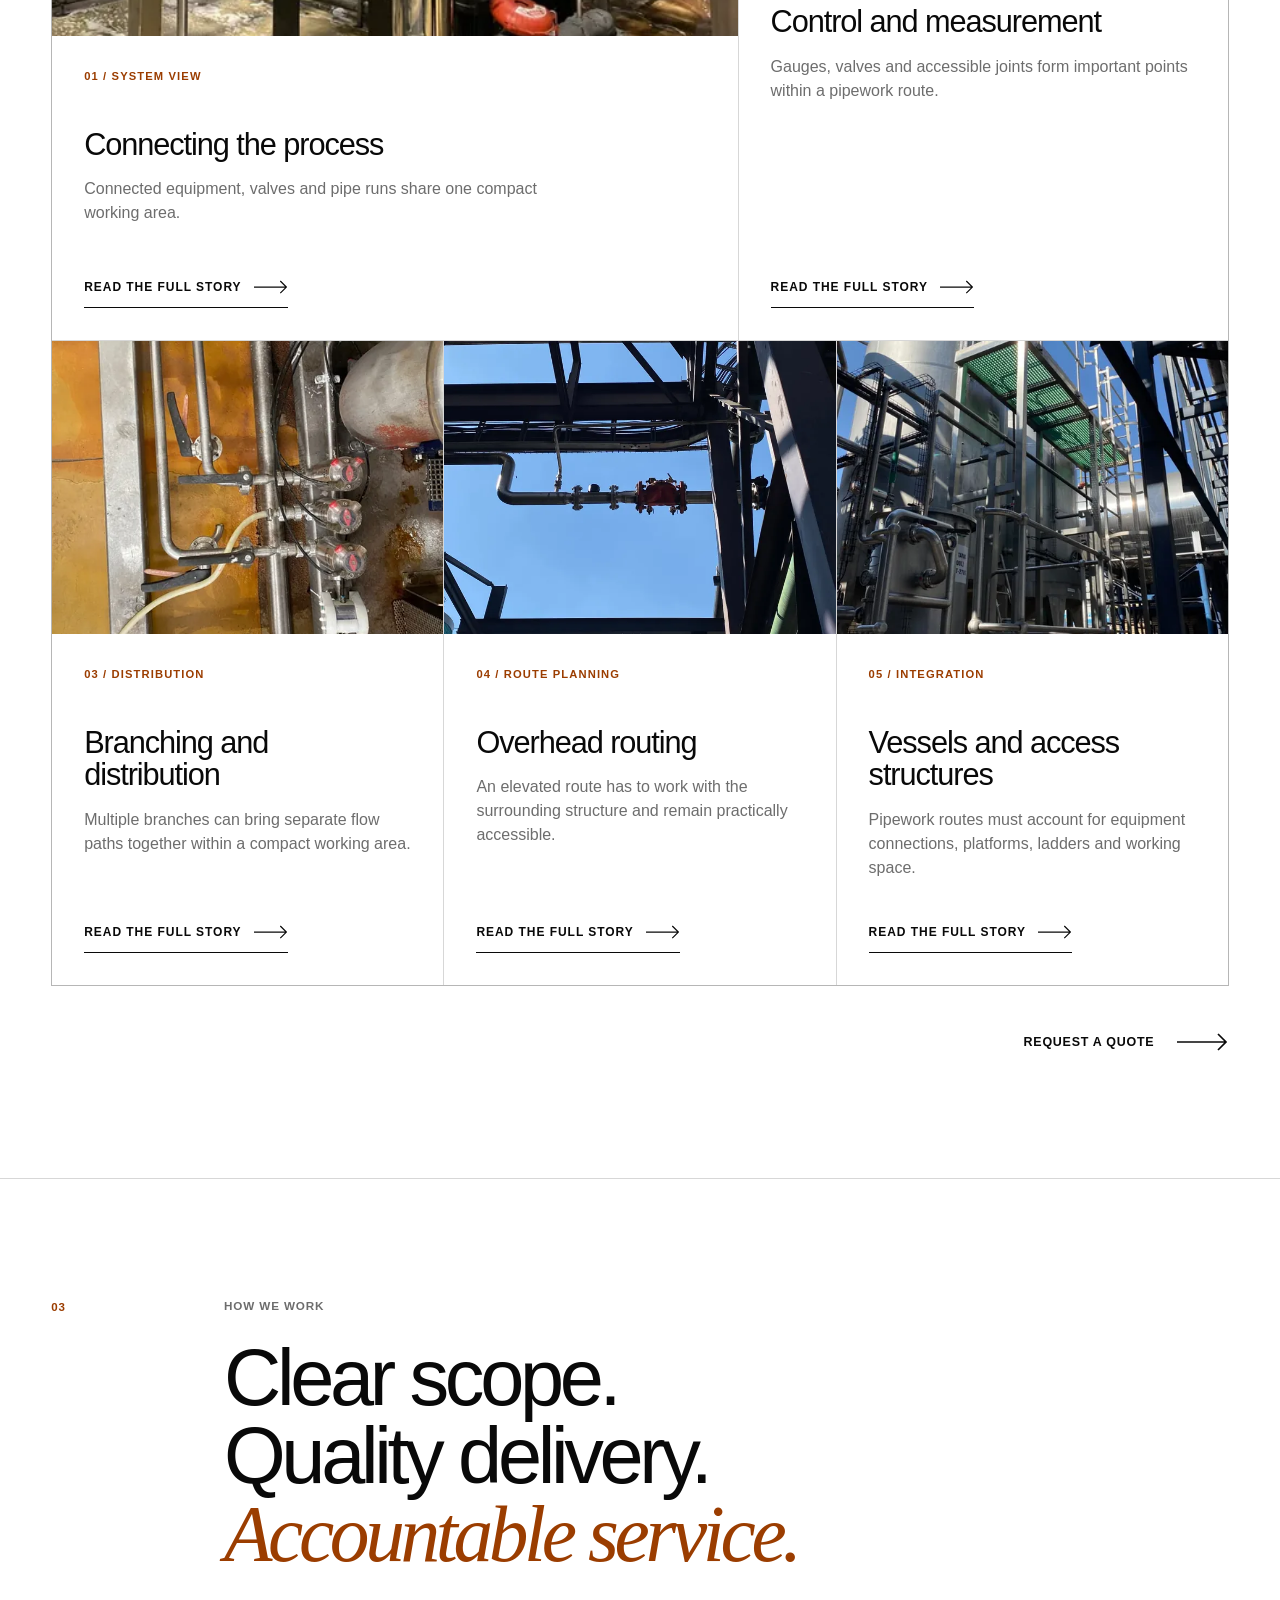
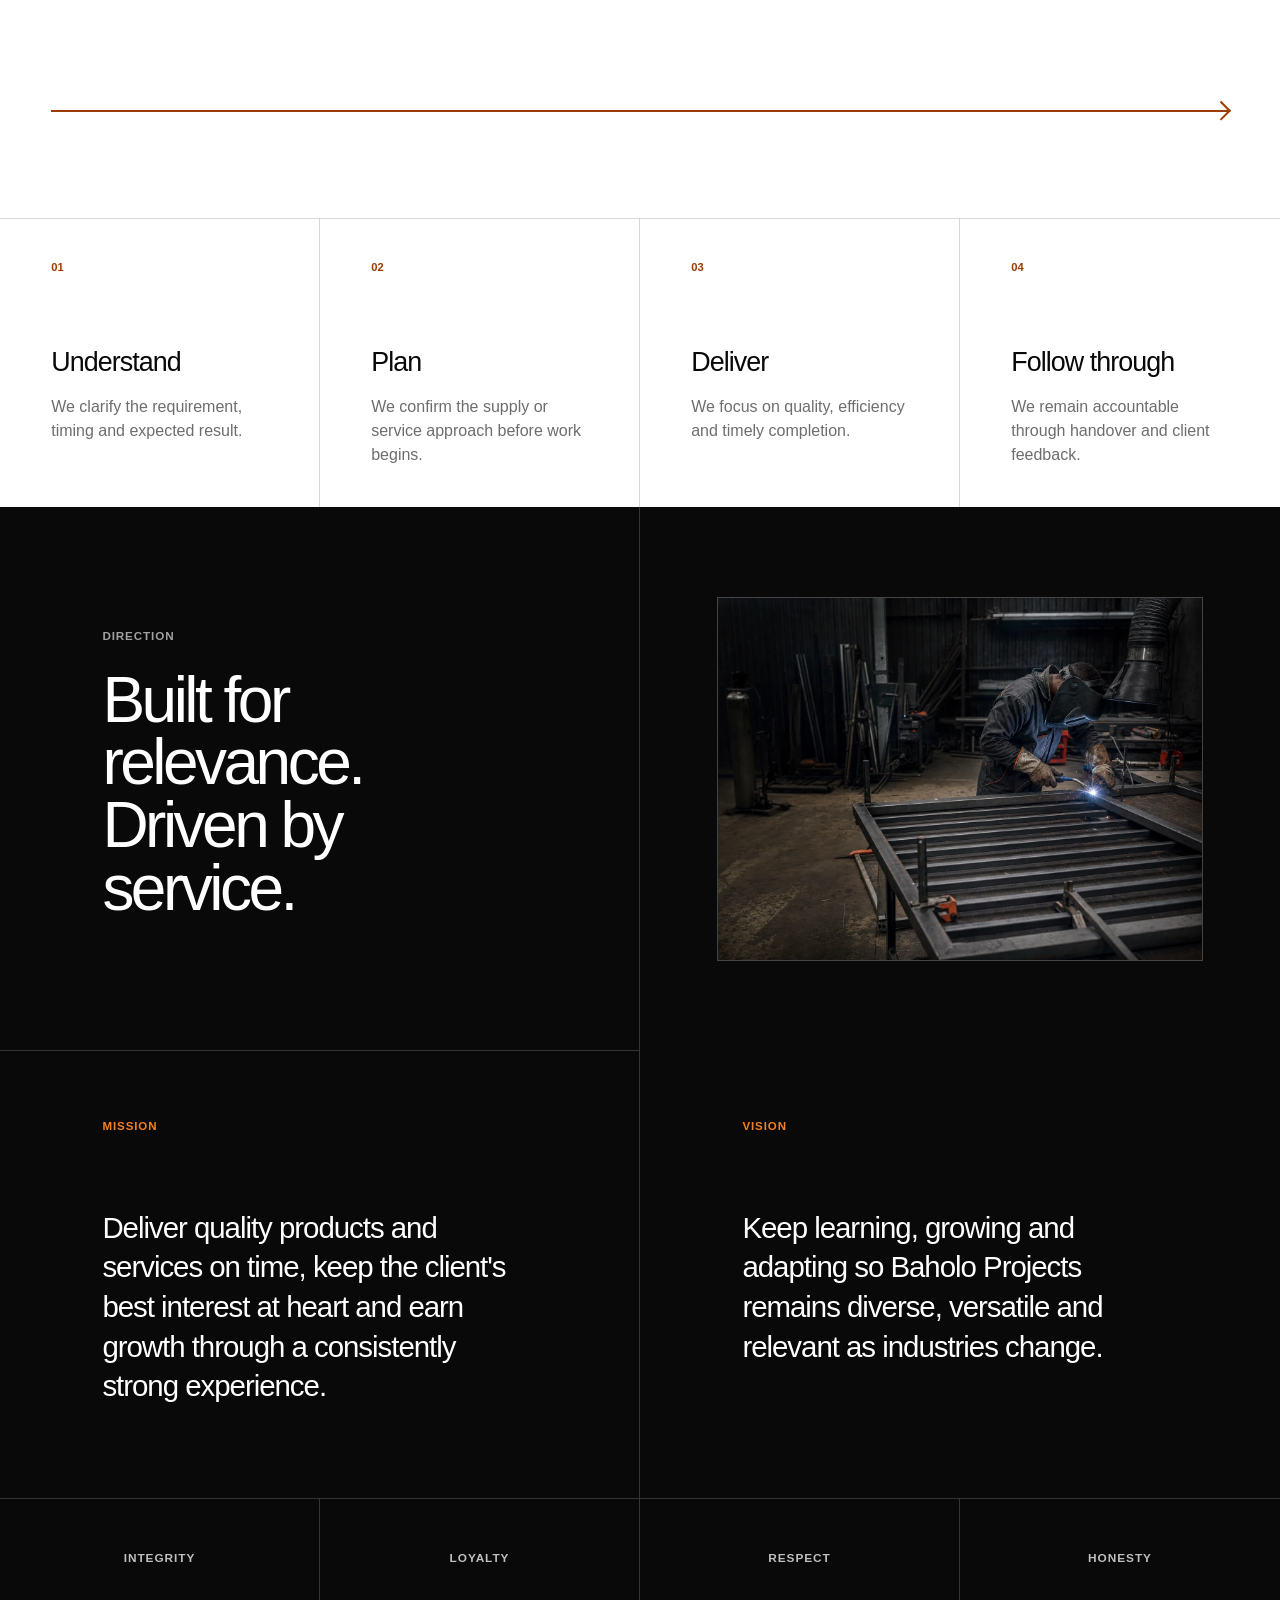
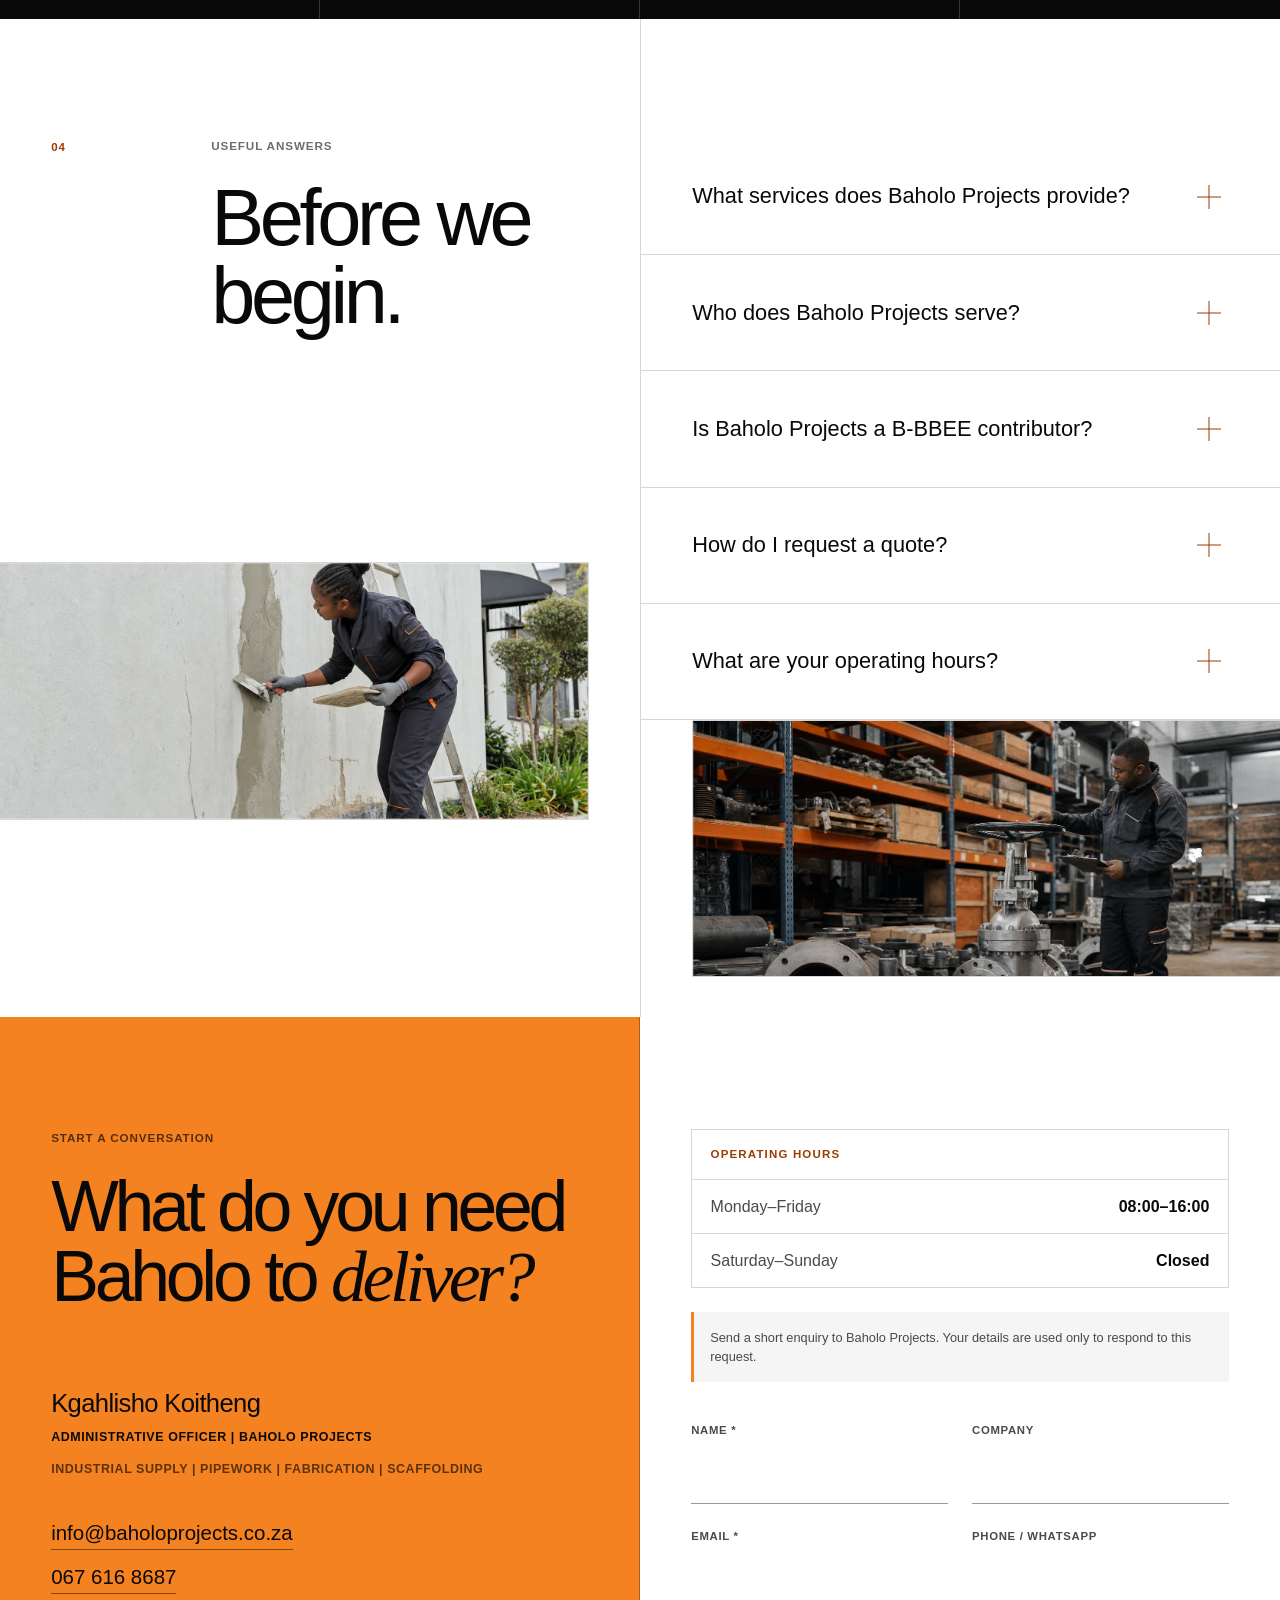
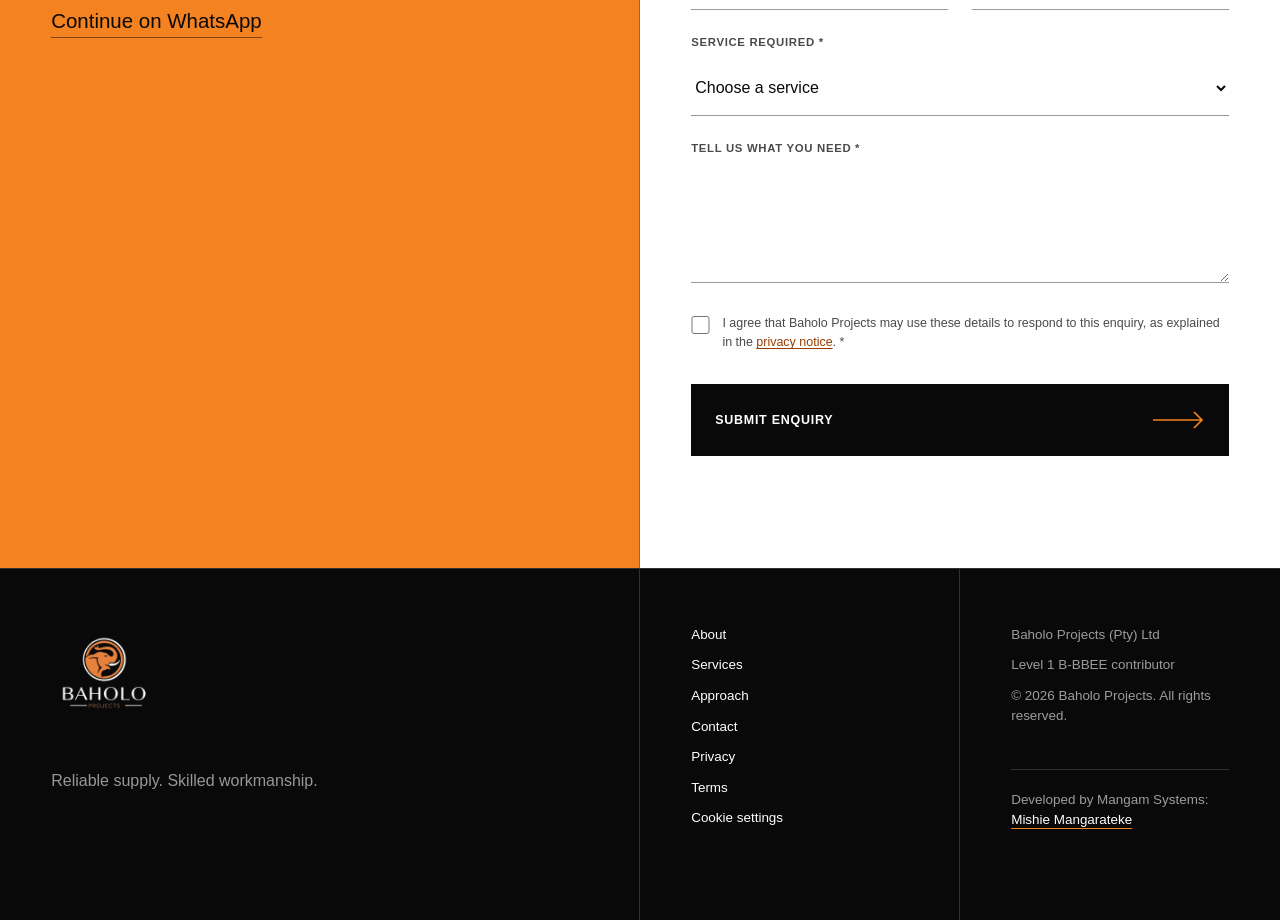
==== commit 9340320b: "seo: prioritize Google-compatible favicons" ====
--- a/index.html
+++ b/index.html
@@ -9,9 +9,10 @@
   <meta name="robots" content="index, follow, max-image-preview:large">
   <meta name="referrer" content="strict-origin-when-cross-origin">
   <link rel="canonical" href="https://www.baholoprojects.co.za/">
-  <link rel="icon" href="/favicon.ico" sizes="any">
+  <link rel="icon" type="image/png" sizes="48x48" href="/assets/icons/favicon-48.png">
+  <link rel="icon" type="image/png" sizes="192x192" href="/assets/icons/icon-192.png">
   <link rel="icon" type="image/png" sizes="32x32" href="/assets/icons/favicon-32.png">
-  <link rel="icon" type="image/png" sizes="48x48" href="/assets/icons/favicon-48.png">
+  <link rel="shortcut icon" href="/favicon.ico">
   <link rel="apple-touch-icon" sizes="180x180" href="/assets/icons/apple-touch-icon.png">
   <link rel="manifest" href="site.webmanifest?v=20260708e">
   <link rel="preload" as="image" href="assets/images/hero-welder.webp" type="image/webp" fetchpriority="high">
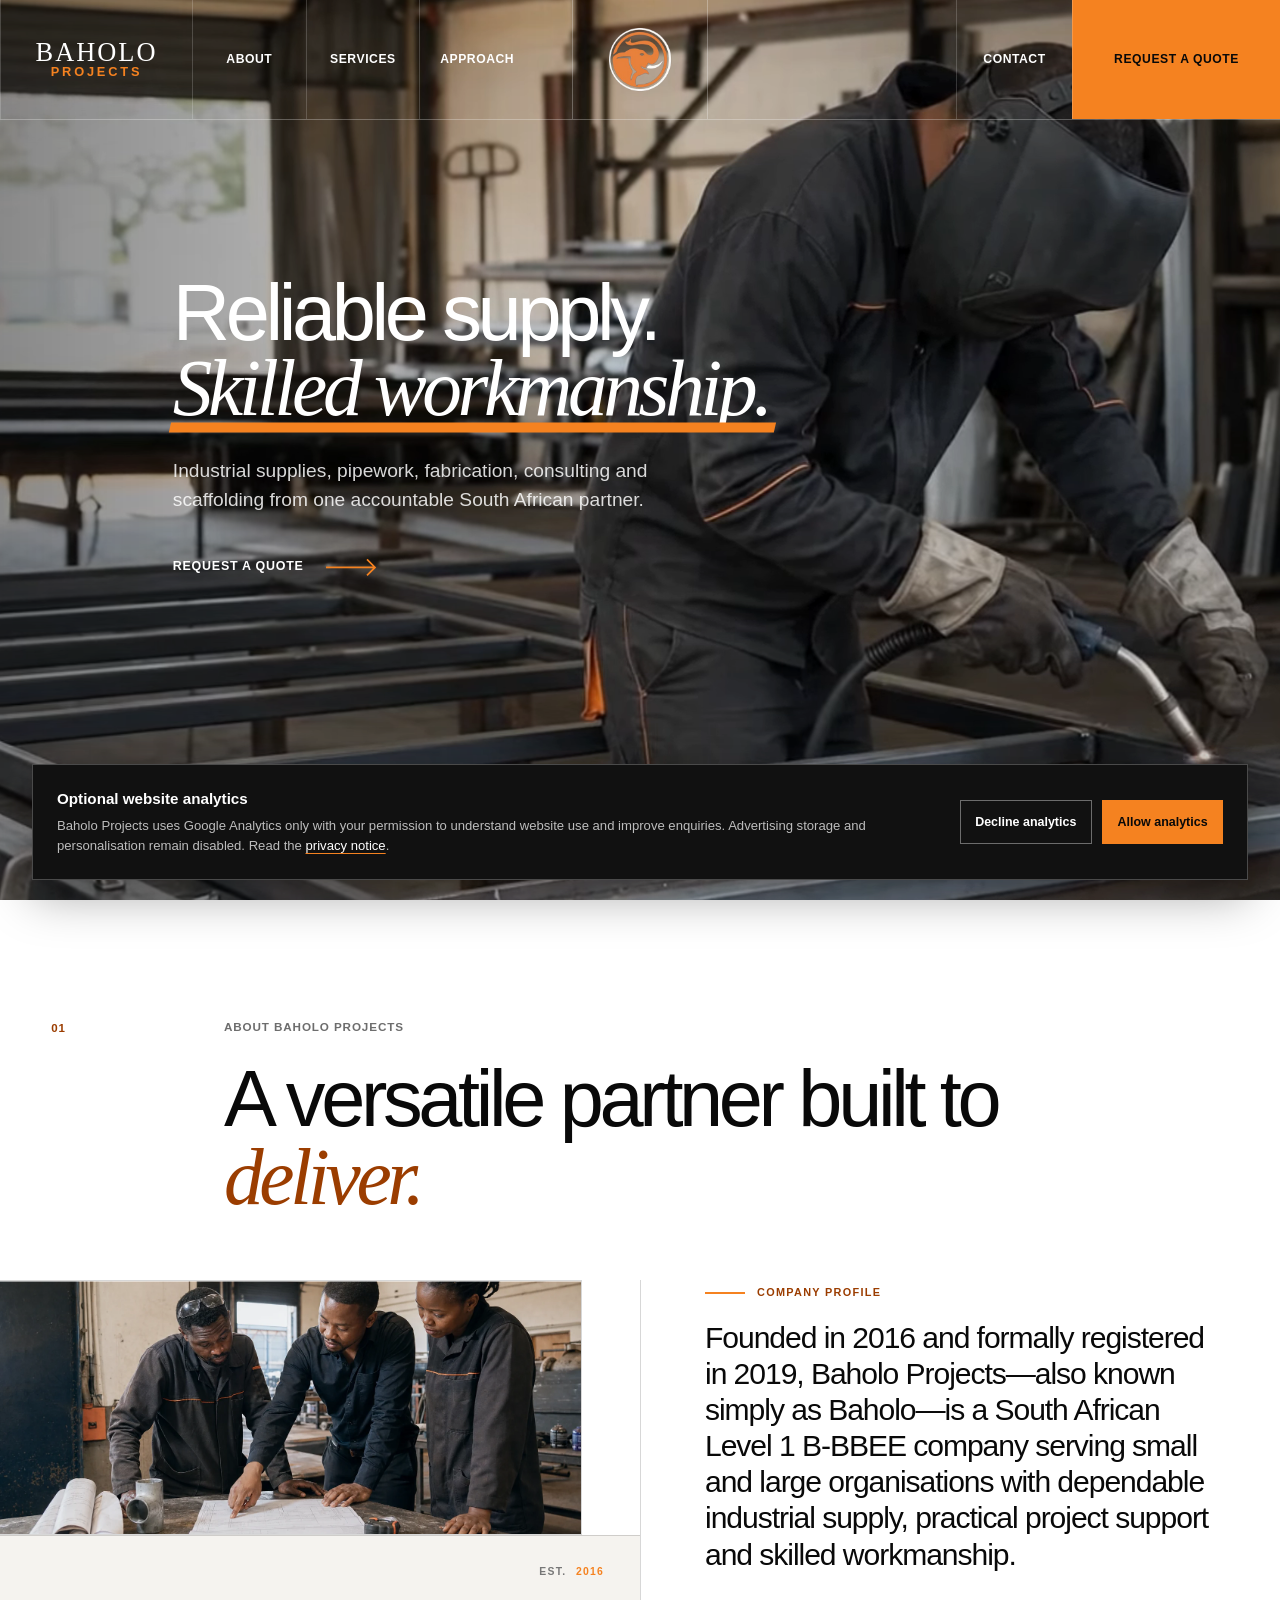
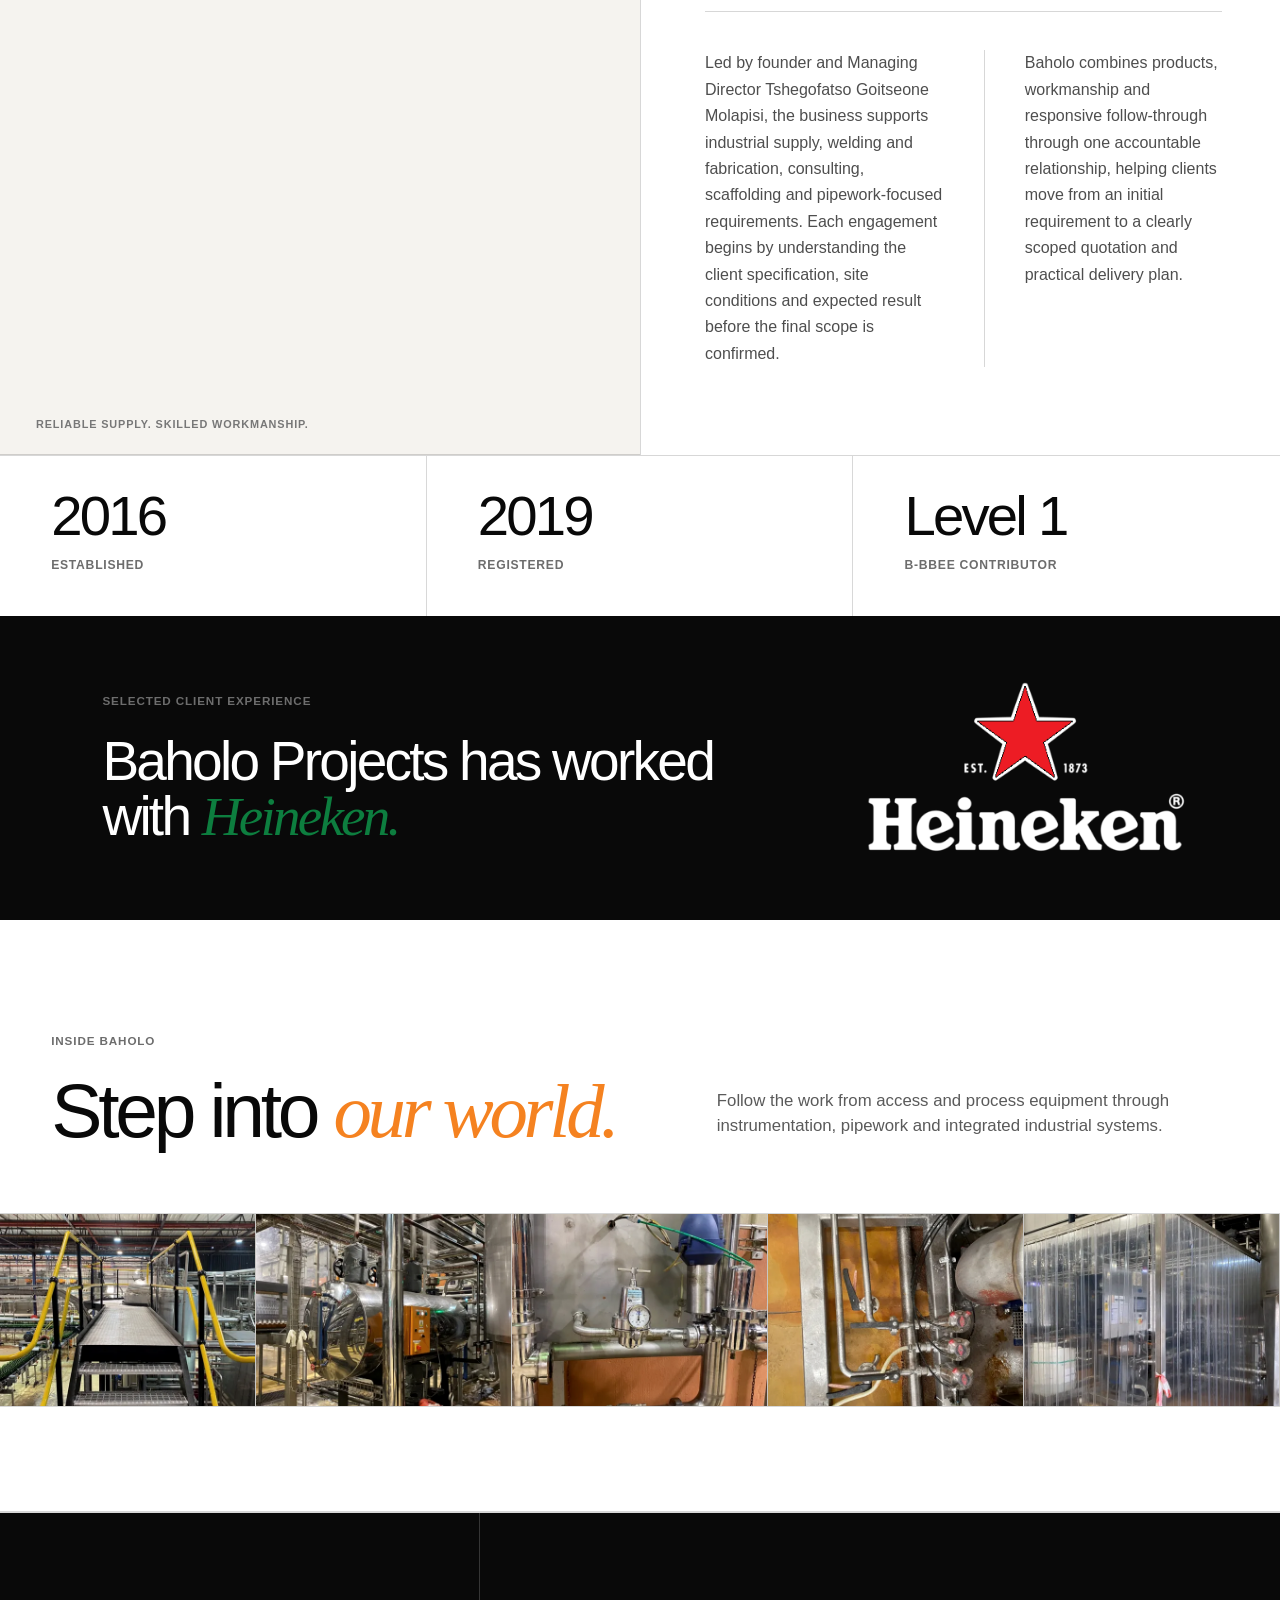
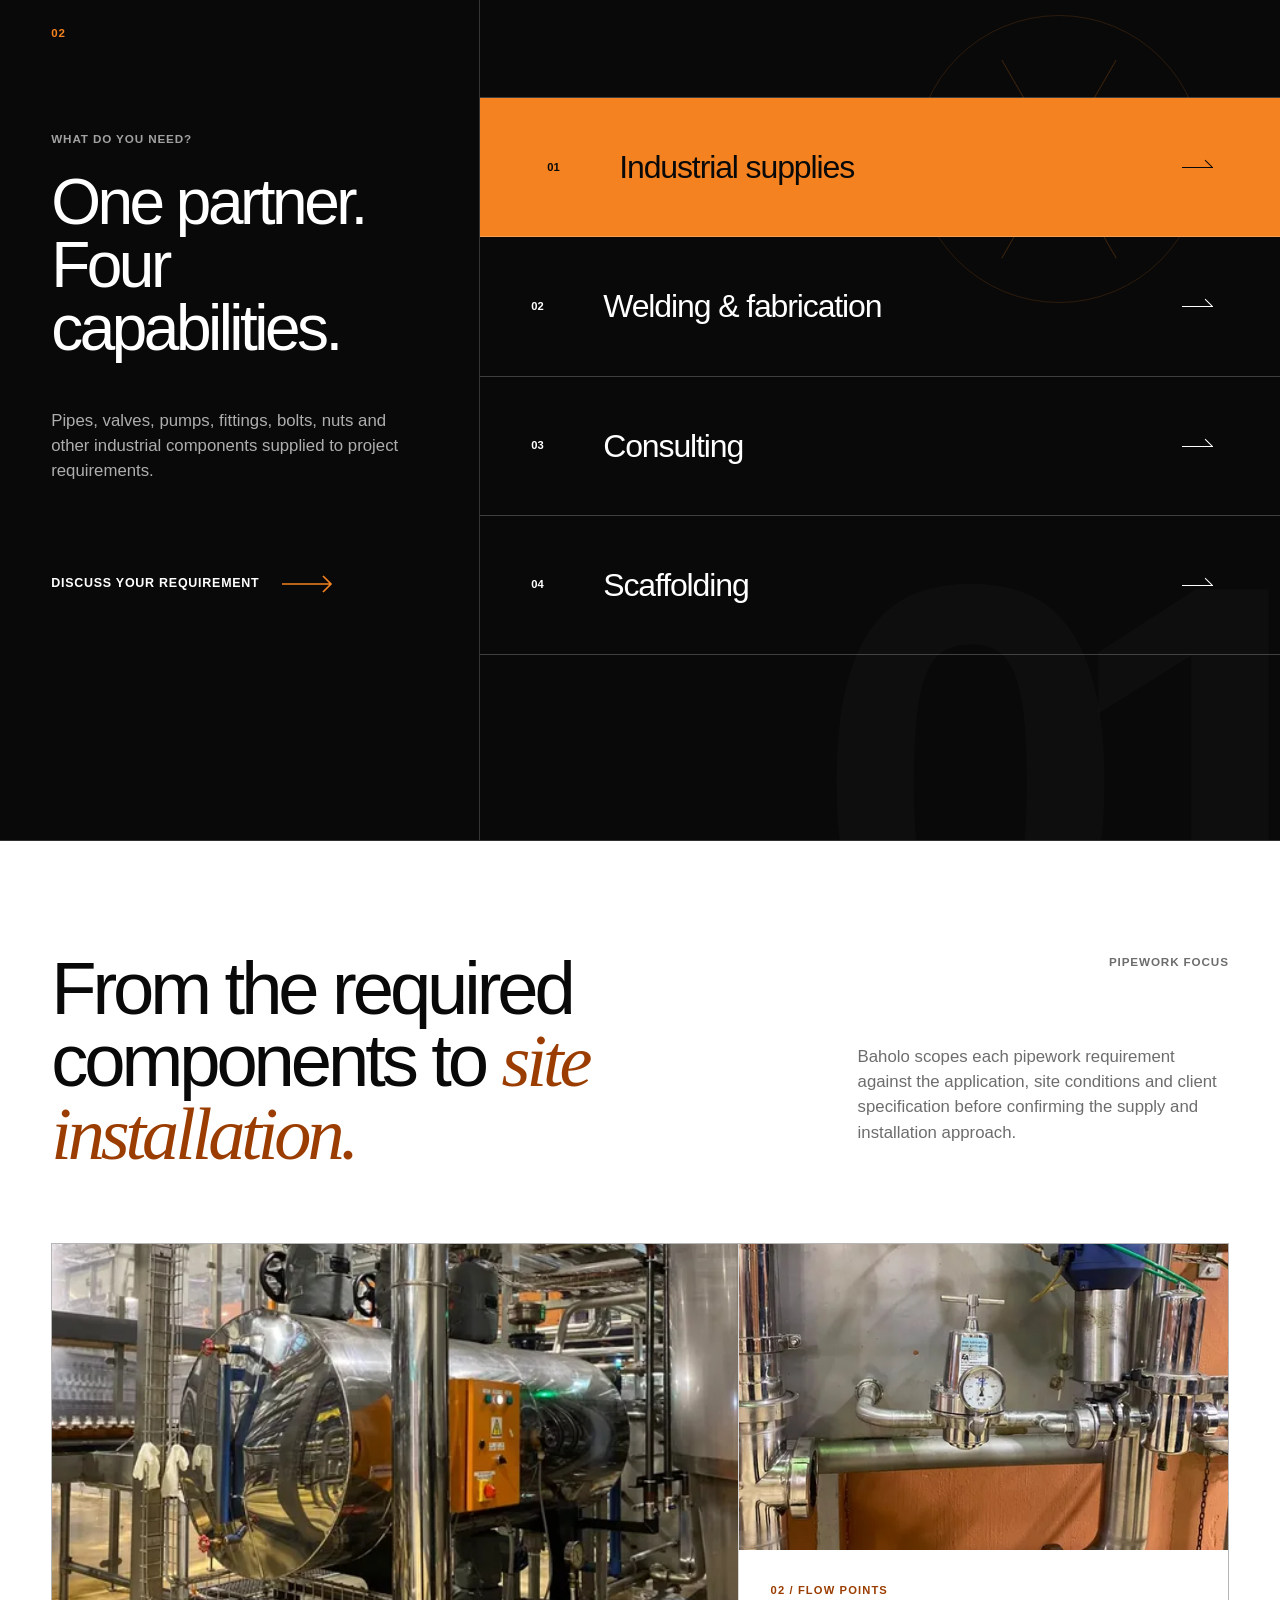
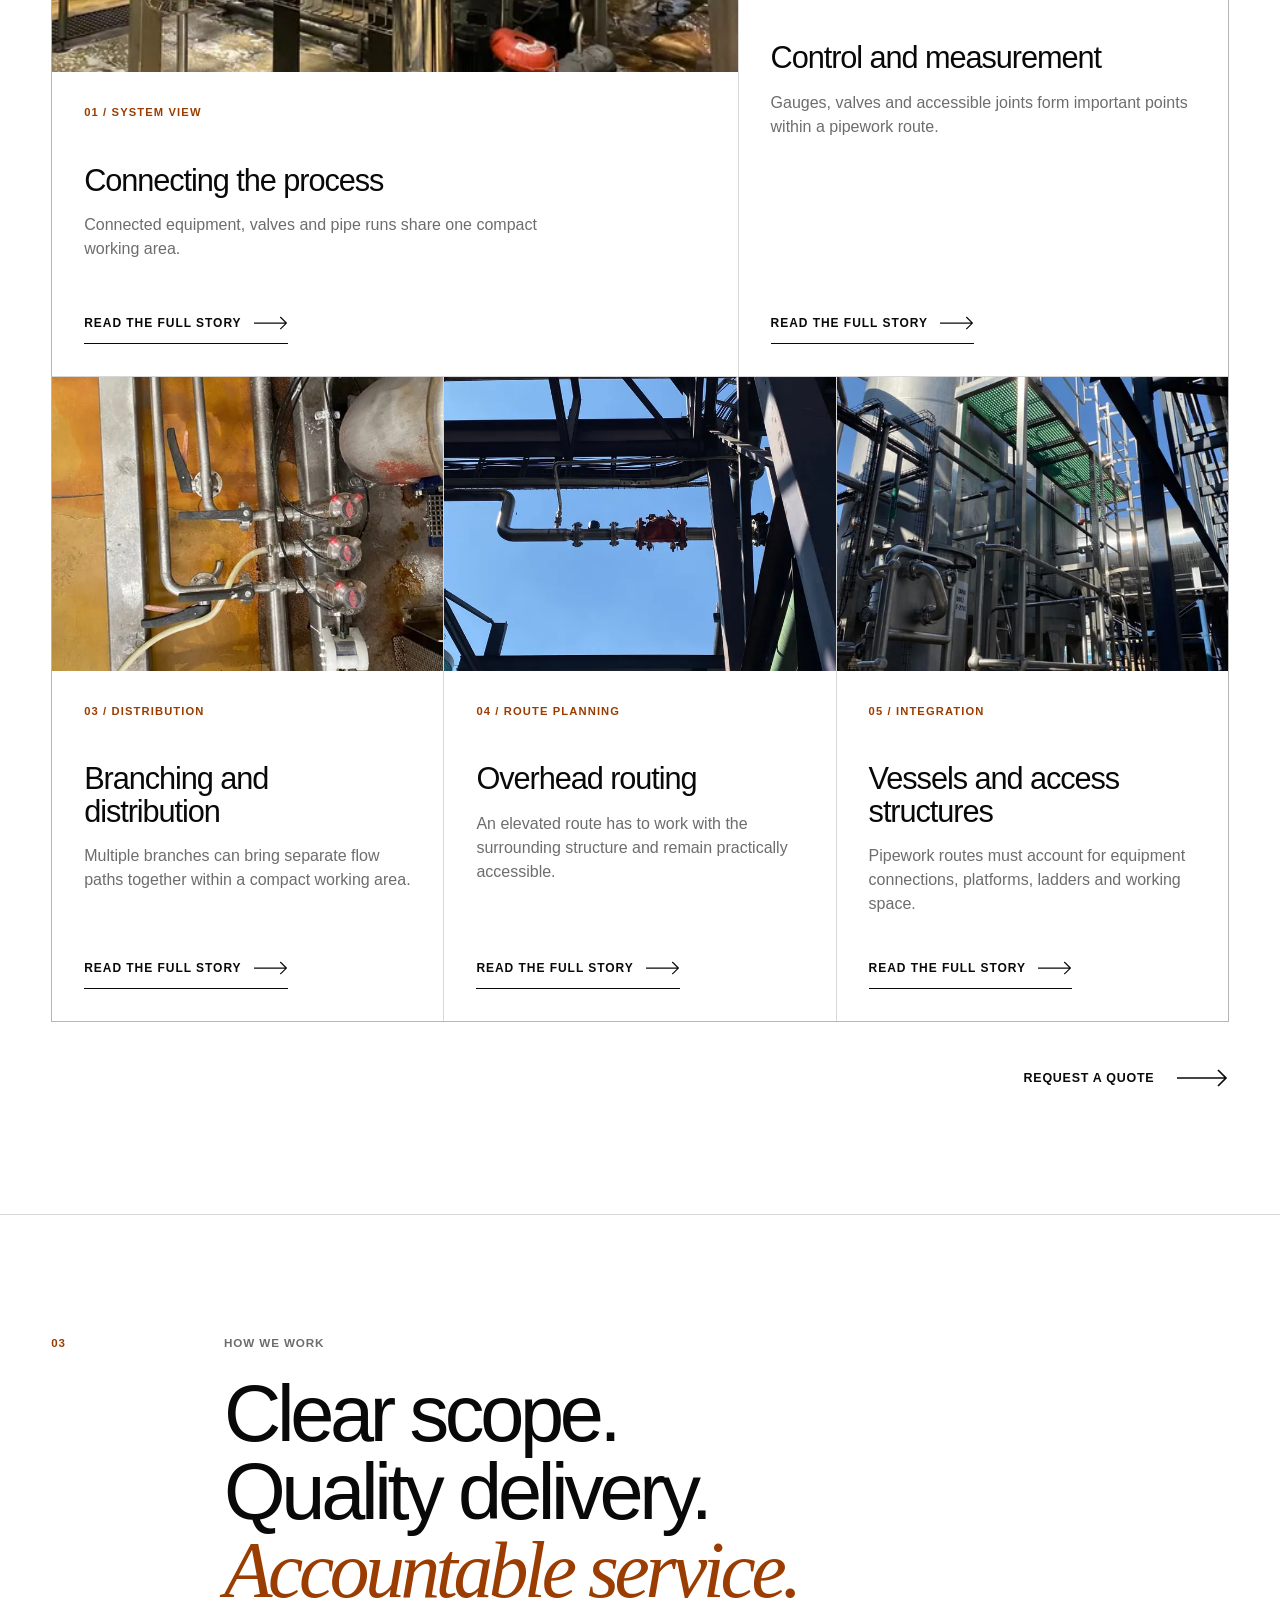
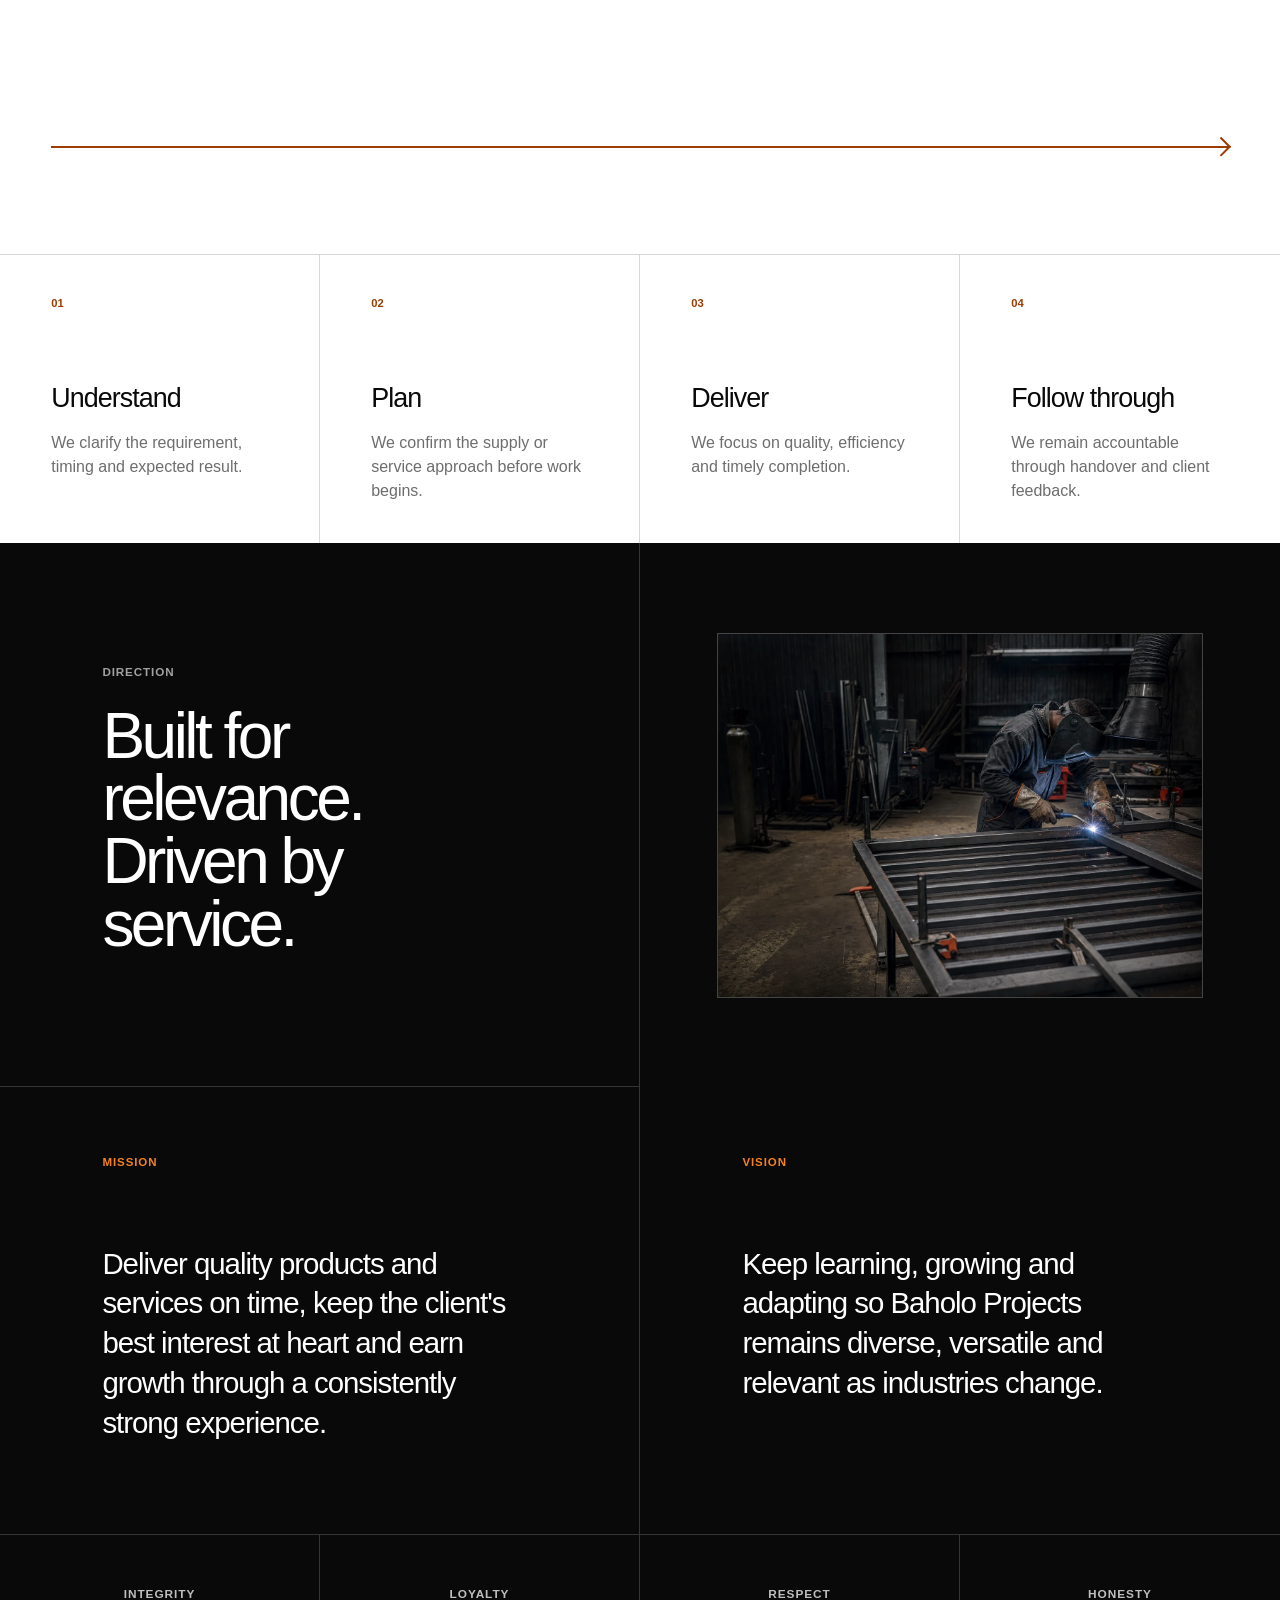
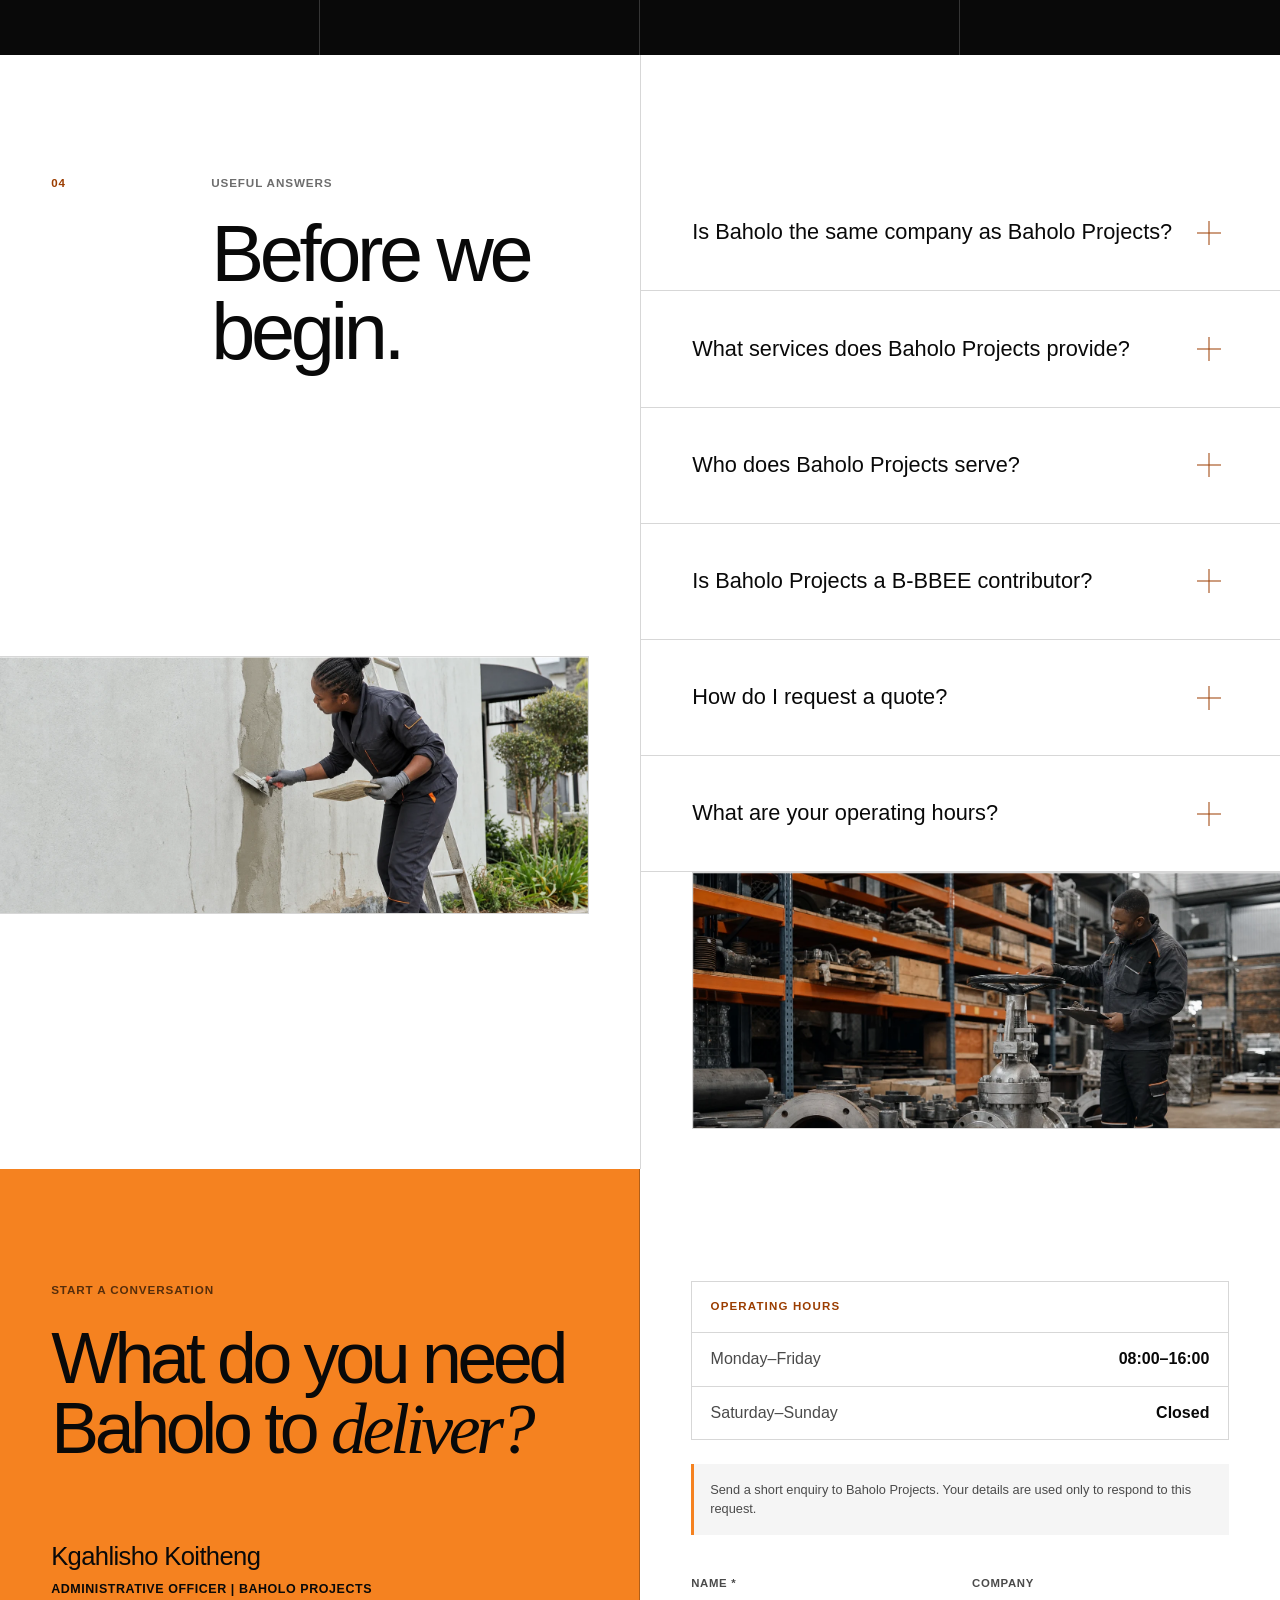
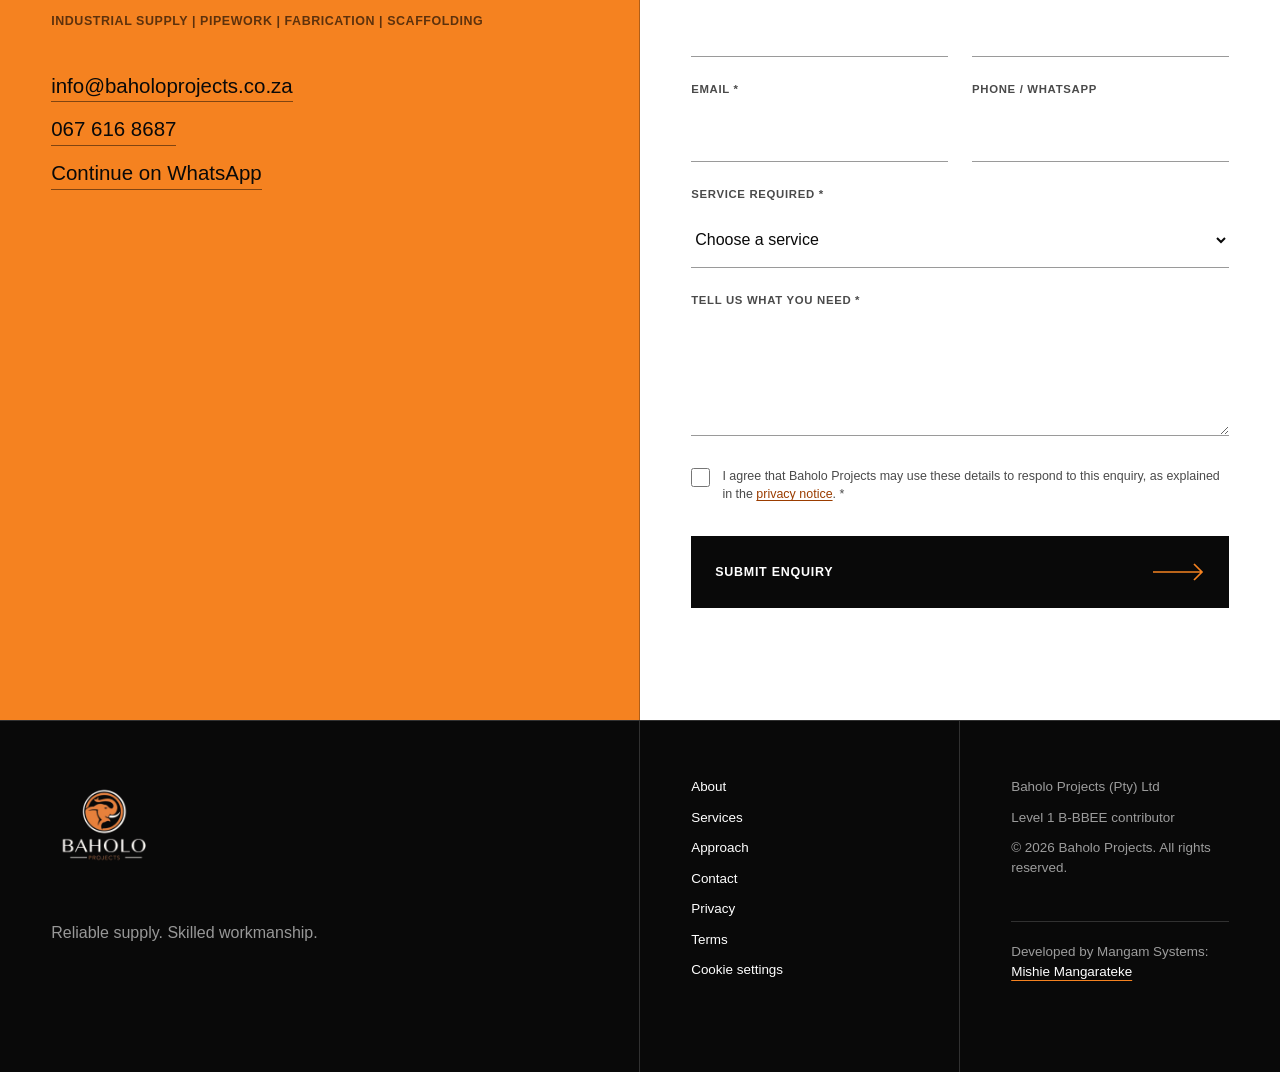
==== commit a628b478: "seo: clarify Baholo short brand identity" ====
--- a/index.html
+++ b/index.html
@@ -43,7 +43,7 @@
     "@type": ["Organization", "ProfessionalService"],
     "@id": "https://www.baholoprojects.co.za/#organization",
     "name": "Baholo Projects (Pty) Ltd",
-    "alternateName": "Baholo Projects",
+    "alternateName": ["Baholo Projects", "Baholo"],
     "url": "https://www.baholoprojects.co.za/",
     "logo": "https://www.baholoprojects.co.za/assets/icons/icon-512.png",
     "foundingDate": "2016",
@@ -96,7 +96,7 @@
     "@id": "https://www.baholoprojects.co.za/#website",
     "url": "https://www.baholoprojects.co.za/",
     "name": "Baholo Projects",
-    "alternateName": "Baholo Projects (Pty) Ltd",
+    "alternateName": ["Baholo", "Baholo Projects (Pty) Ltd", "baholoprojects.co.za"],
     "publisher": {"@id": "https://www.baholoprojects.co.za/#organization"},
     "inLanguage": "en-ZA"
   }
@@ -115,7 +115,7 @@
         "isPartOf": {"@id": "https://www.baholoprojects.co.za/#website"},
         "about": {"@id": "https://www.baholoprojects.co.za/#organization"},
         "inLanguage": "en-ZA",
-        "dateModified": "2026-08-30"
+        "dateModified": "2026-08-31"
       },
       {
         "@type": "Service",
@@ -176,6 +176,11 @@
     "@context": "https://schema.org",
     "@type": "FAQPage",
     "mainEntity": [
+      {
+        "@type": "Question",
+        "name": "Is Baholo the same company as Baholo Projects?",
+        "acceptedAnswer": {"@type": "Answer", "text": "Yes. Baholo is the short brand name used for Baholo Projects (Pty) Ltd, a South African industrial supply and project services company."}
+      },
       {
         "@type": "Question",
         "name": "What services does Baholo Projects provide?",
@@ -298,7 +303,7 @@
       <div class="intro-body reveal">
         <div class="about-copy__lead">
           <p class="about-copy__label"><span aria-hidden="true"></span>Company profile</p>
-          <p class="lead">Founded in 2016 and formally registered in 2019, Baholo Projects is a South African Level 1 B-BBEE company serving small and large organisations with dependable industrial supply, practical project support and skilled workmanship.</p>
+          <p class="lead">Founded in 2016 and formally registered in 2019, Baholo Projects—also known simply as Baholo—is a South African Level 1 B-BBEE company serving small and large organisations with dependable industrial supply, practical project support and skilled workmanship.</p>
         </div>
         <div class="about-copy__details">
           <p>Led by founder and Managing Director Tshegofatso Goitseone Molapisi, the business supports industrial supply, welding and fabrication, consulting, scaffolding and pipework-focused requirements. Each engagement begins by understanding the client specification, site conditions and expected result before the final scope is confirmed.</p>
@@ -624,6 +629,10 @@
         </div>
       </figure>
       <div class="faq-list">
+        <details class="reveal">
+          <summary>Is Baholo the same company as Baholo Projects?<span></span></summary>
+          <p>Yes. Baholo is the short brand name used for Baholo Projects (Pty) Ltd, a South African industrial supply and project services company.</p>
+        </details>
         <details class="reveal">
           <summary>What services does Baholo Projects provide?<span></span></summary>
           <p>Industrial supplies, welding and fabrication, consulting and scaffolding, with pipework supply and installation as an industrial focus.</p>
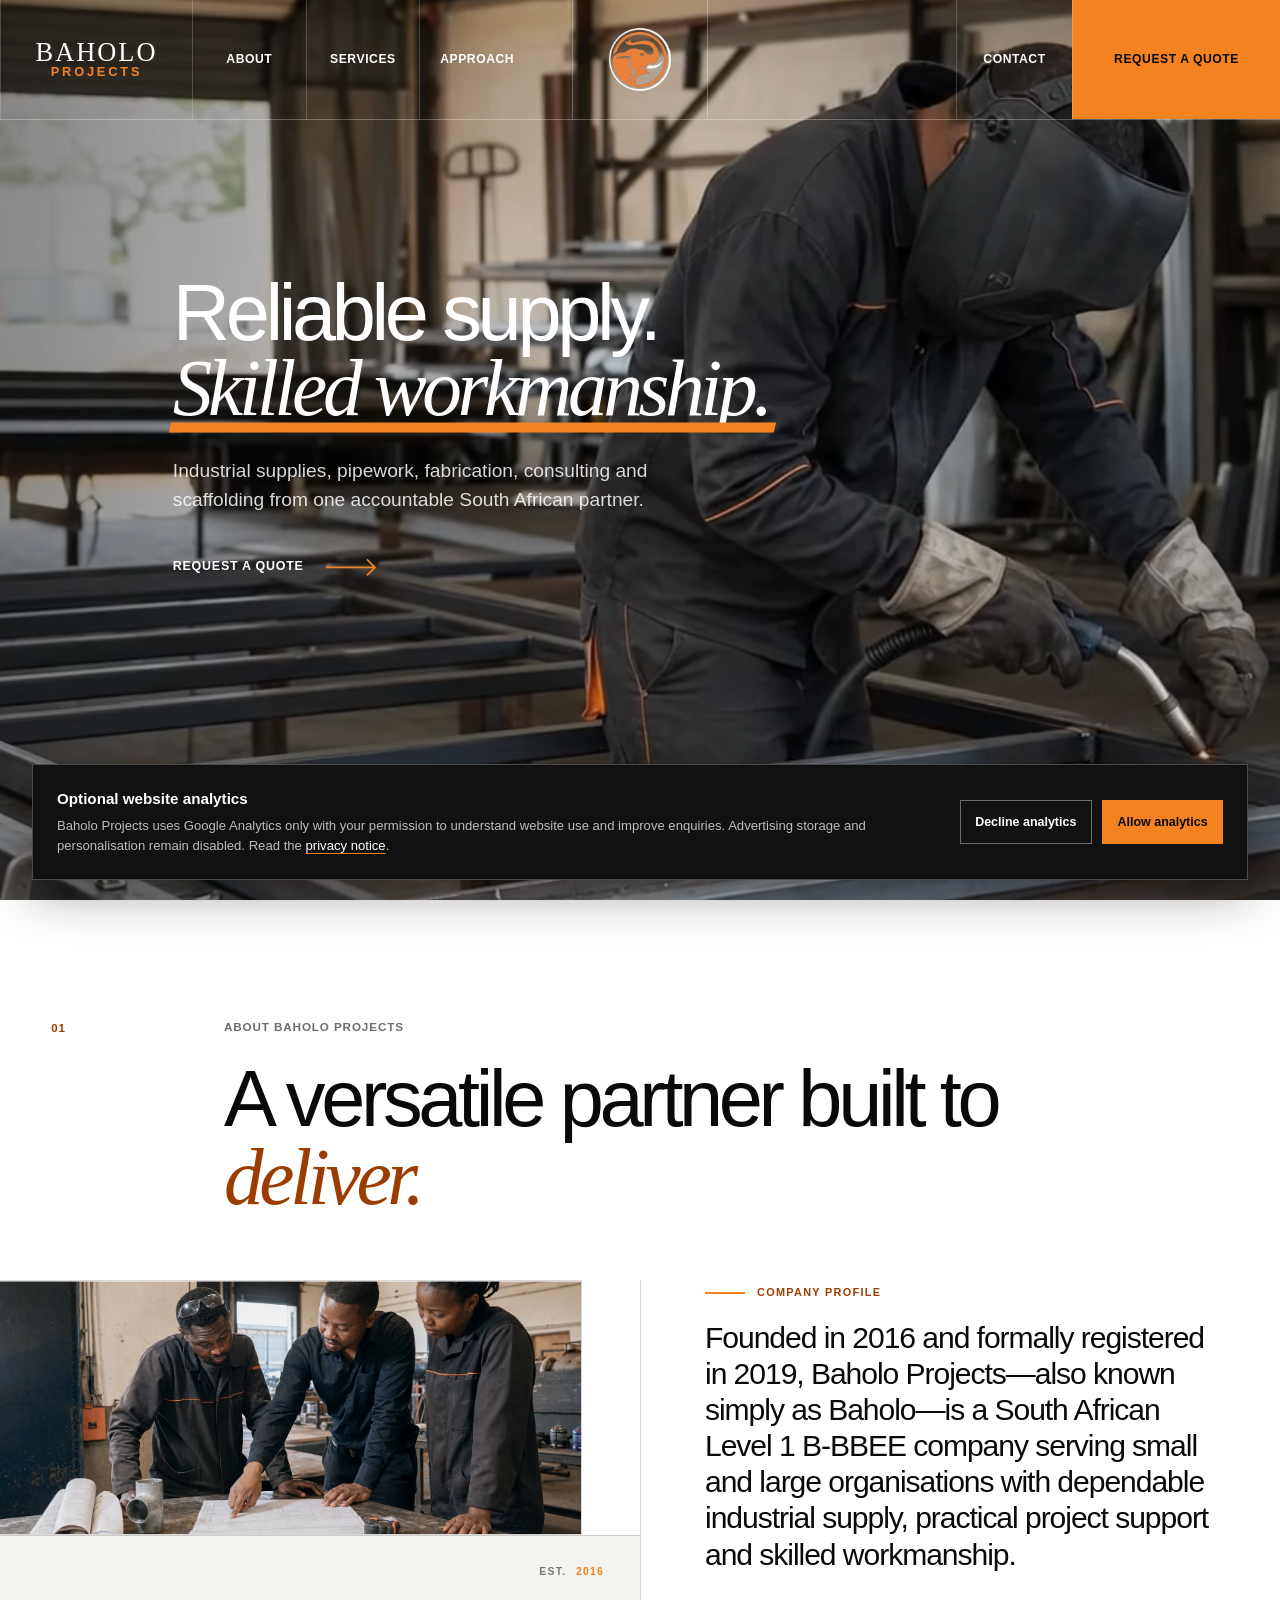
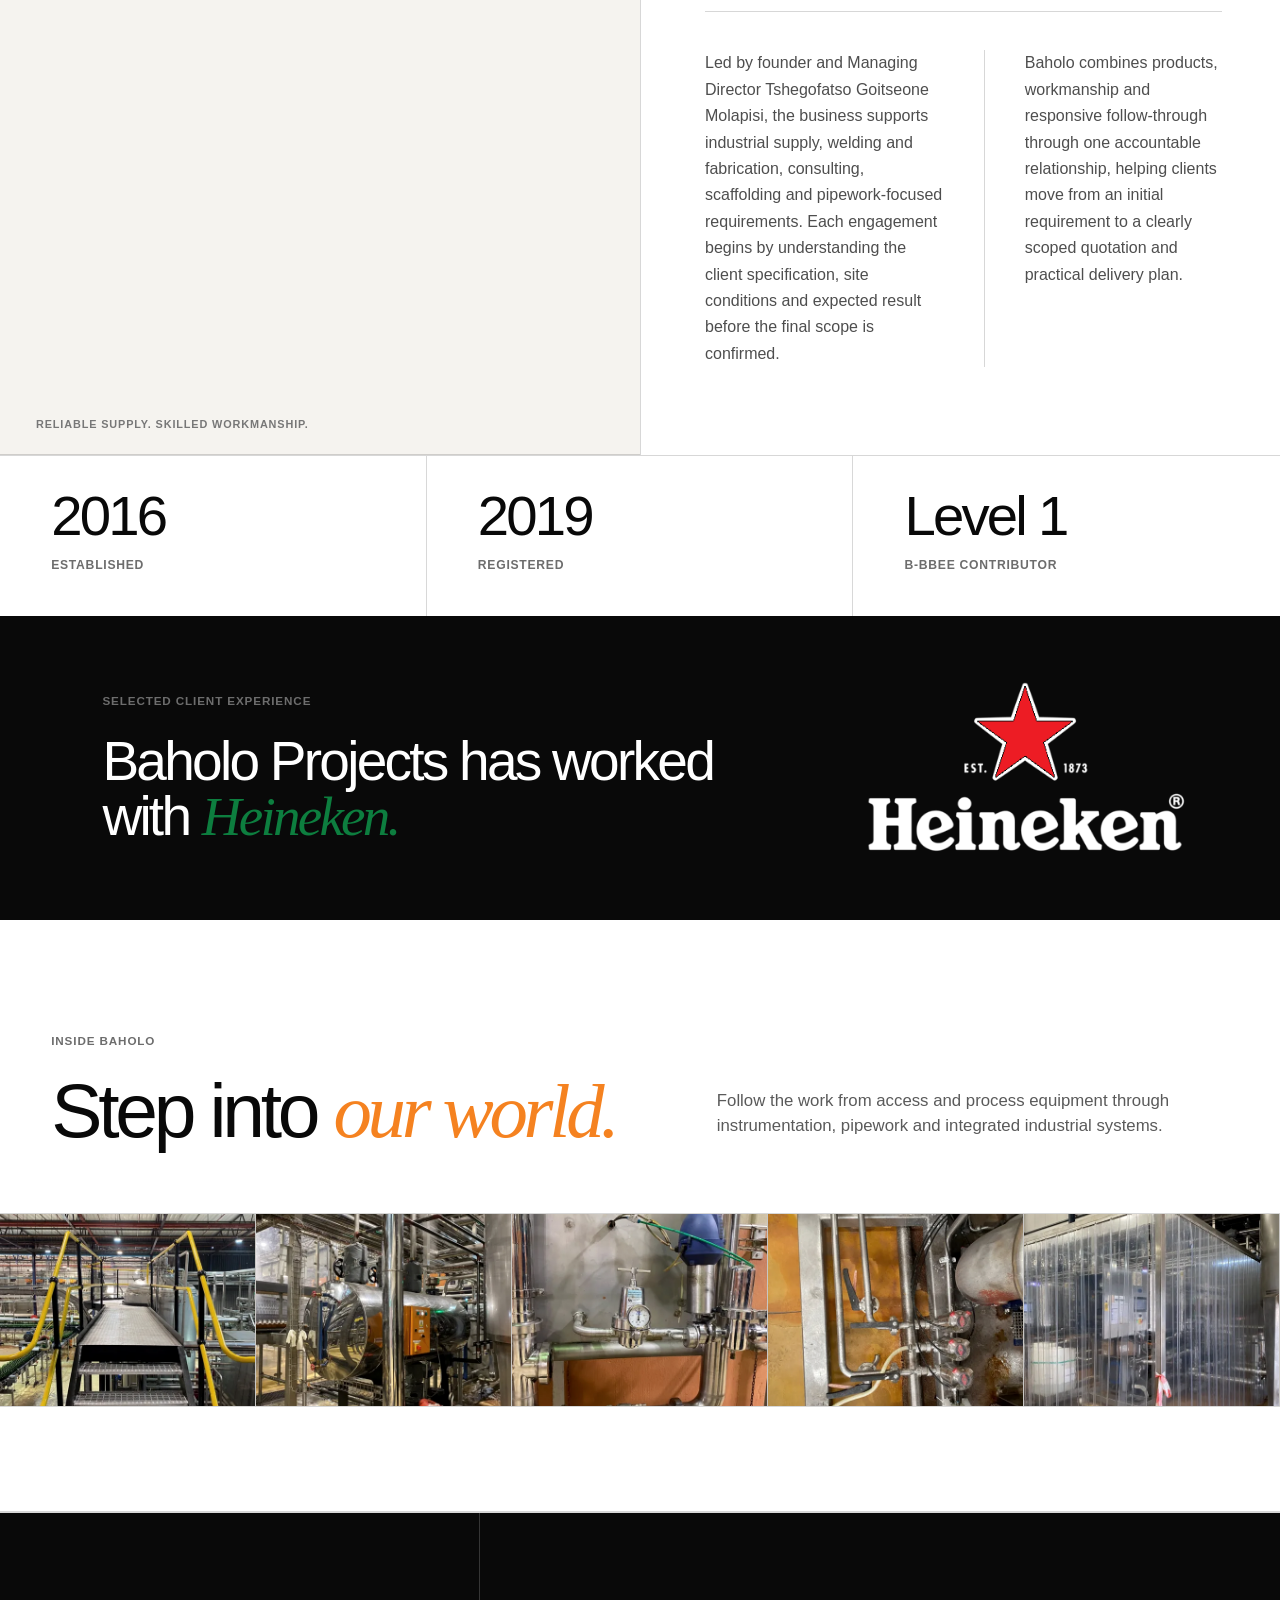
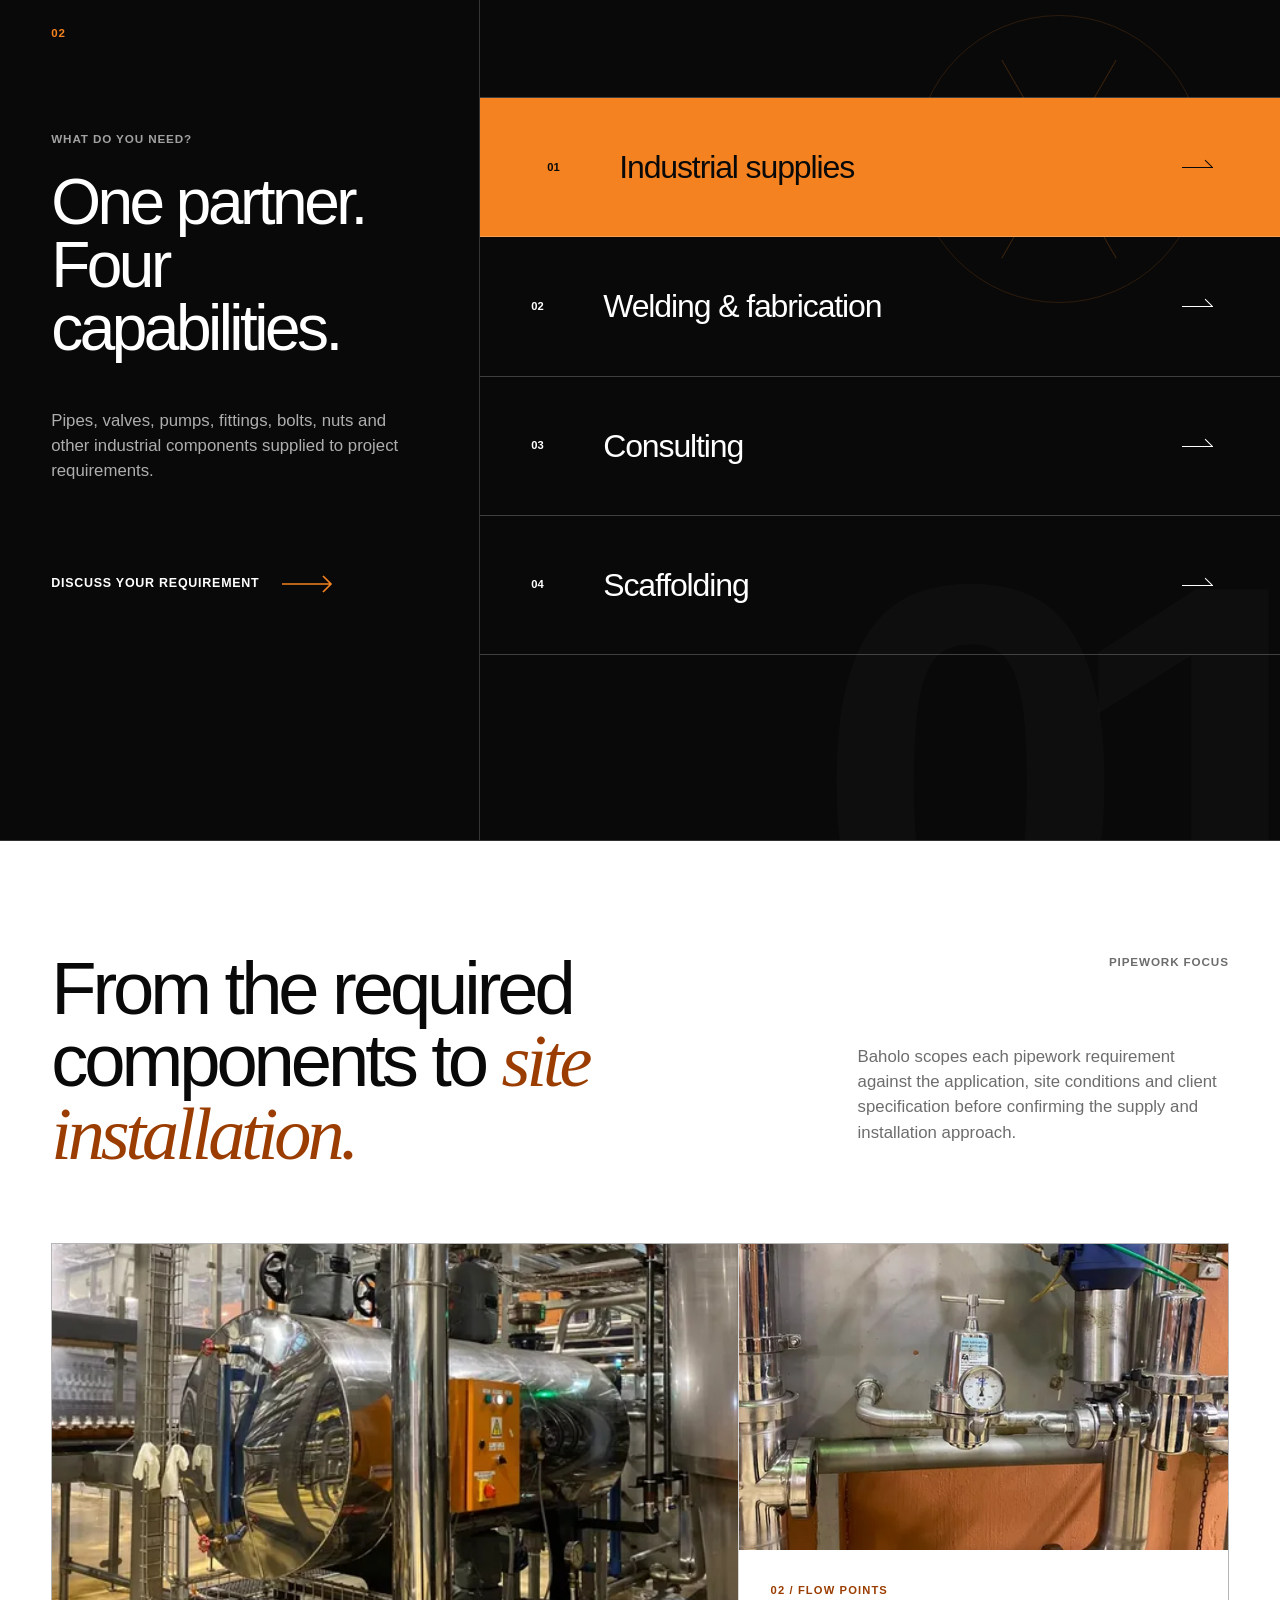
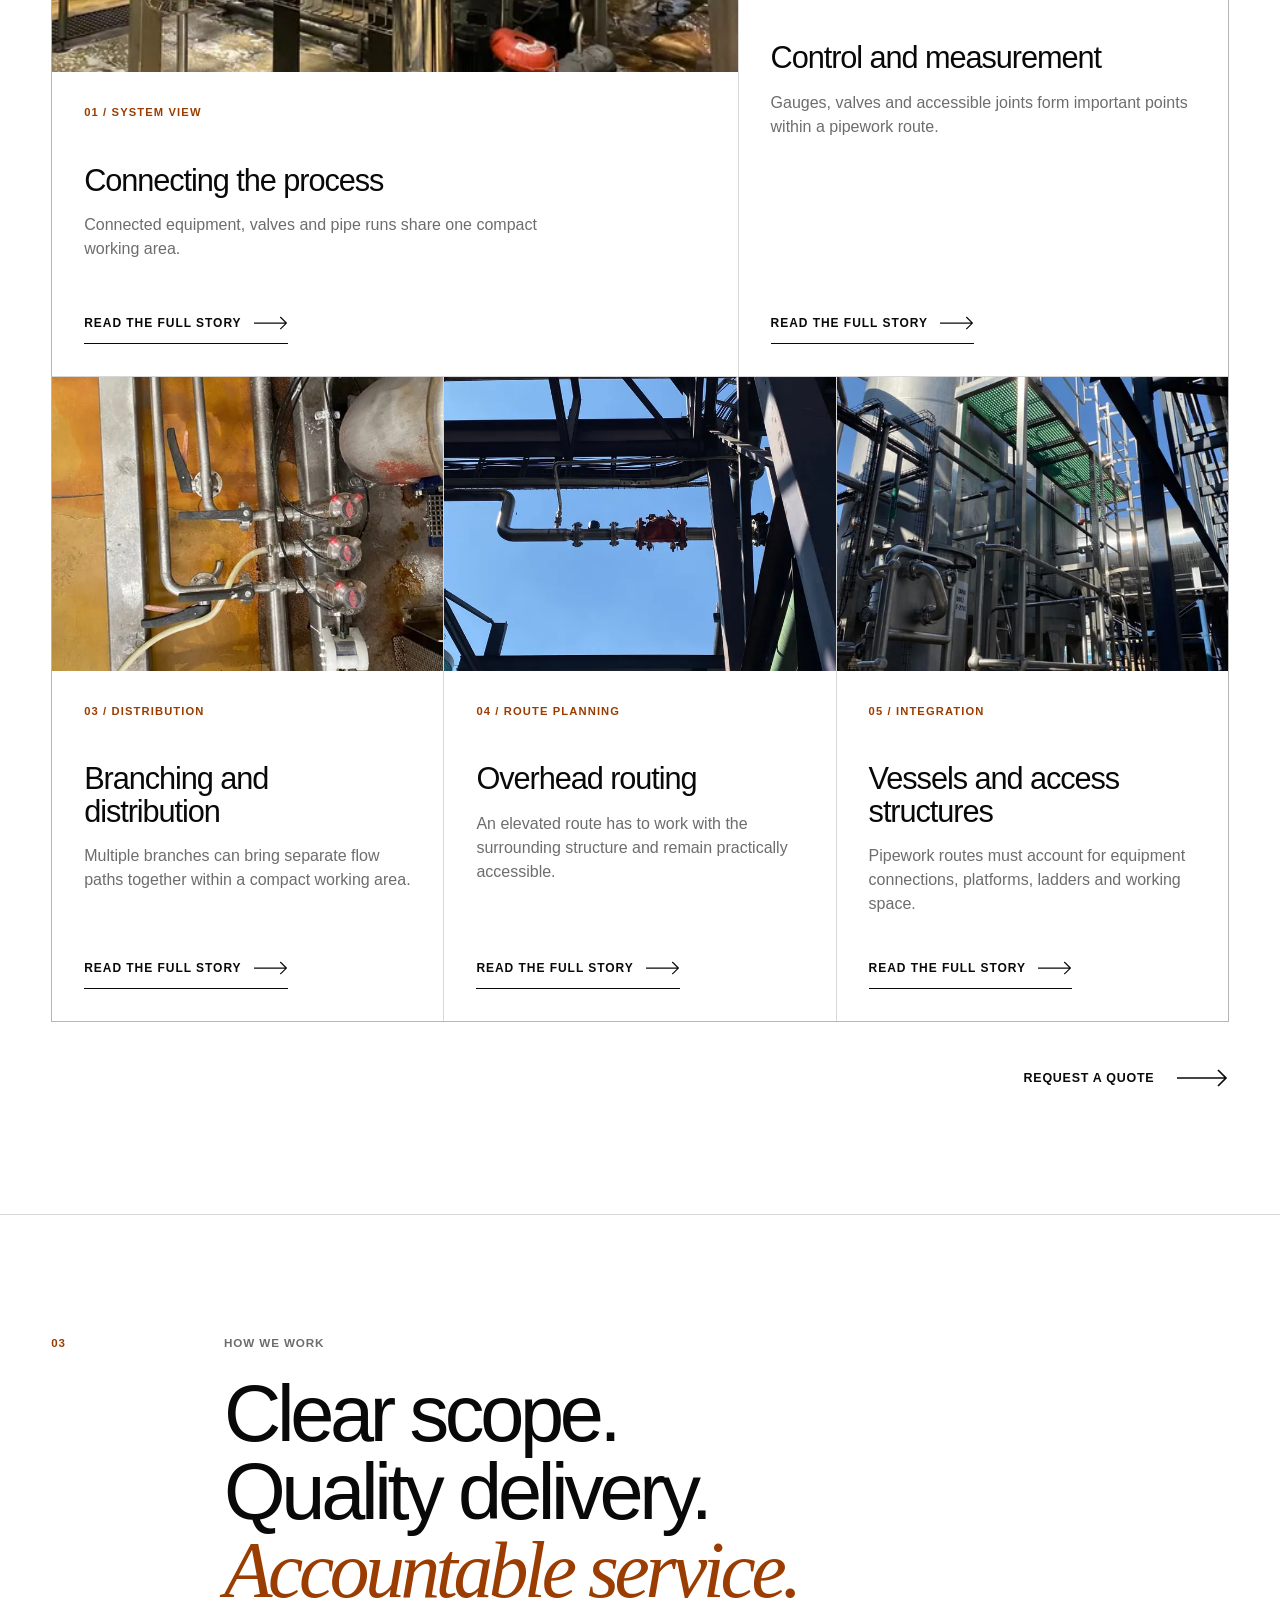
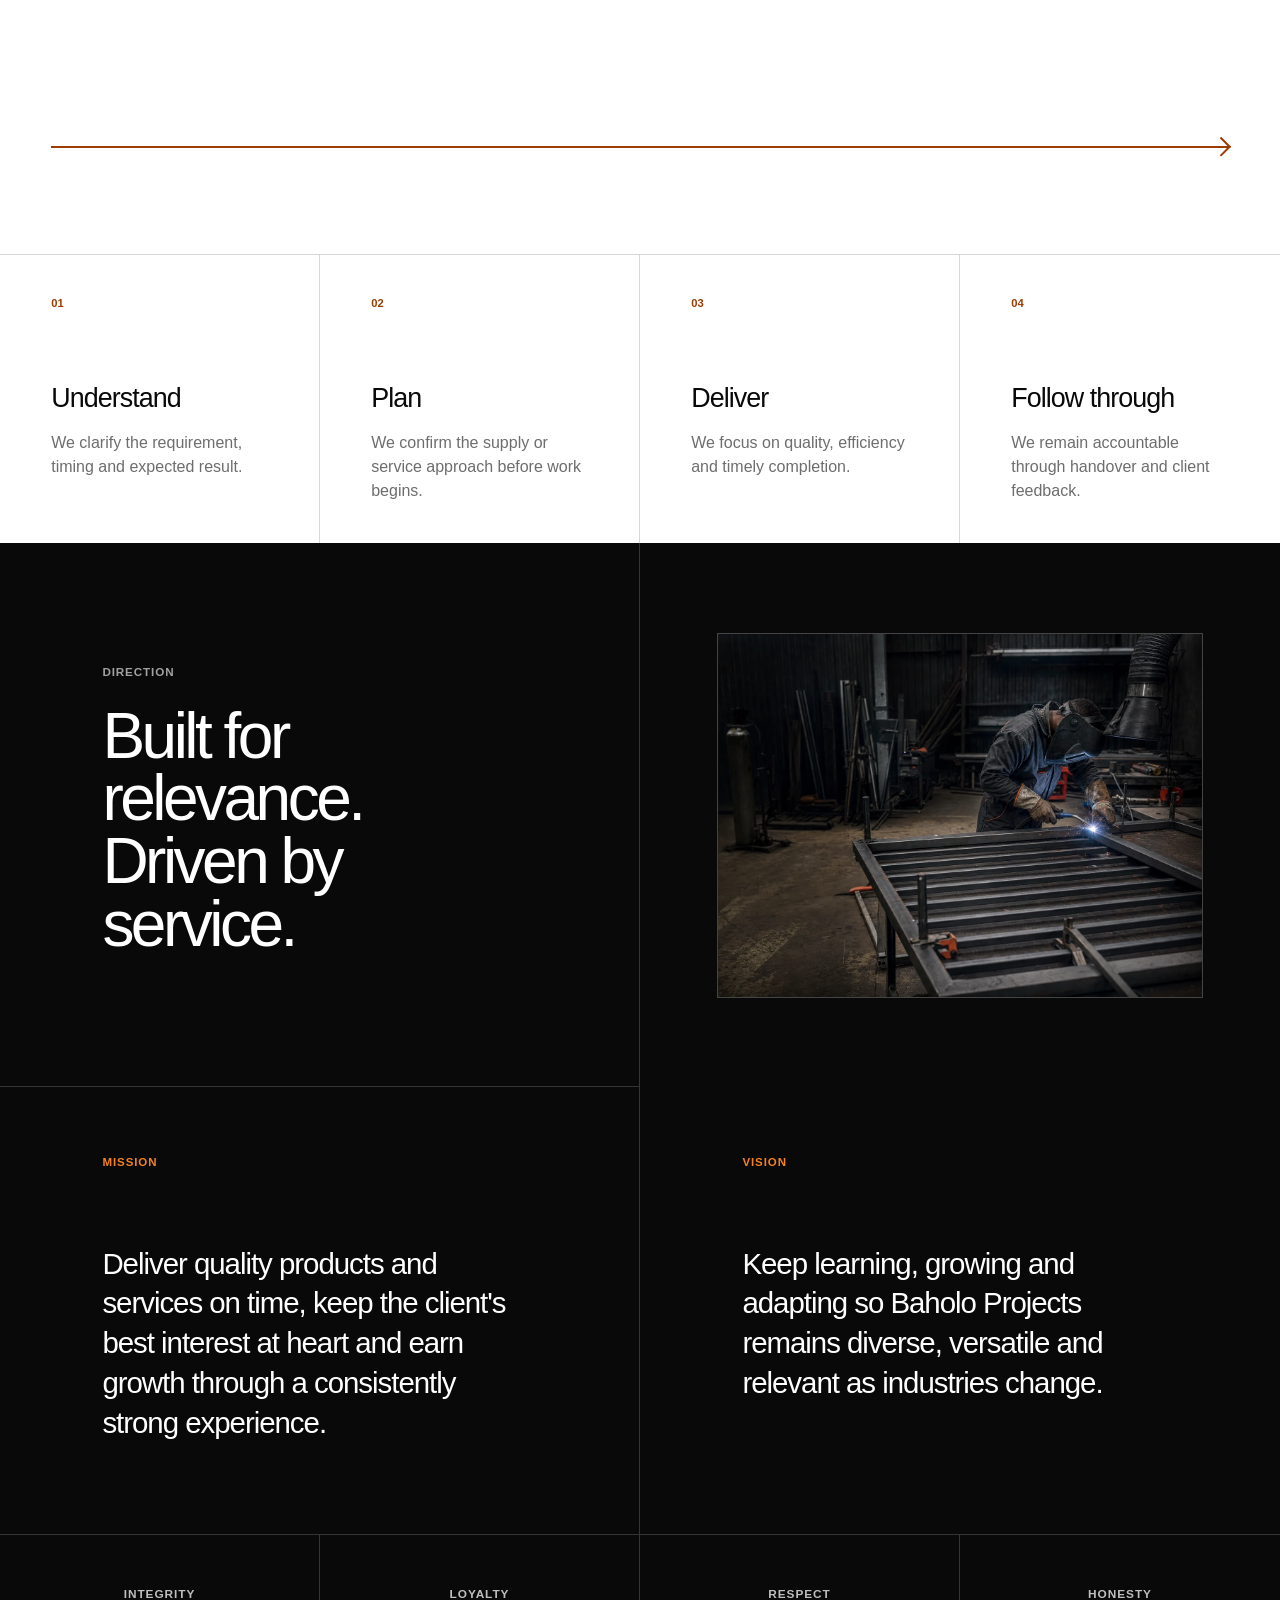
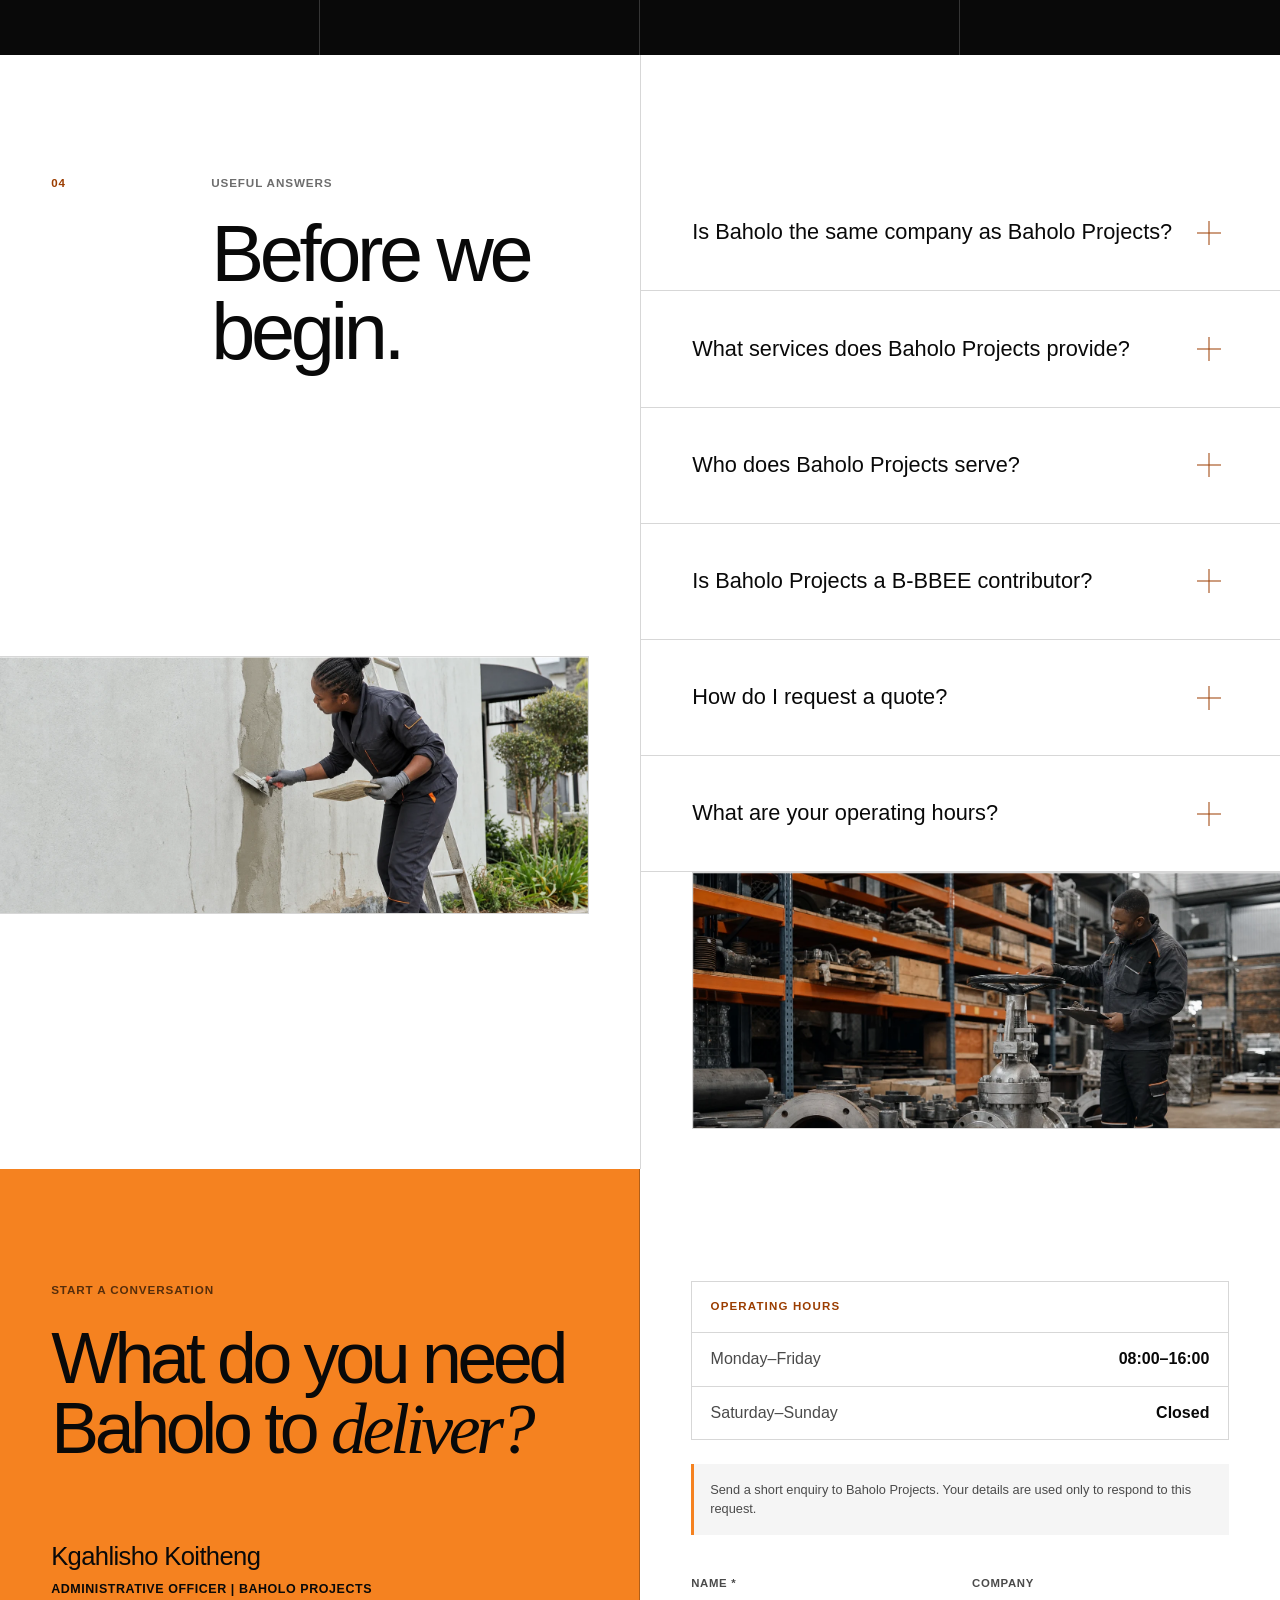
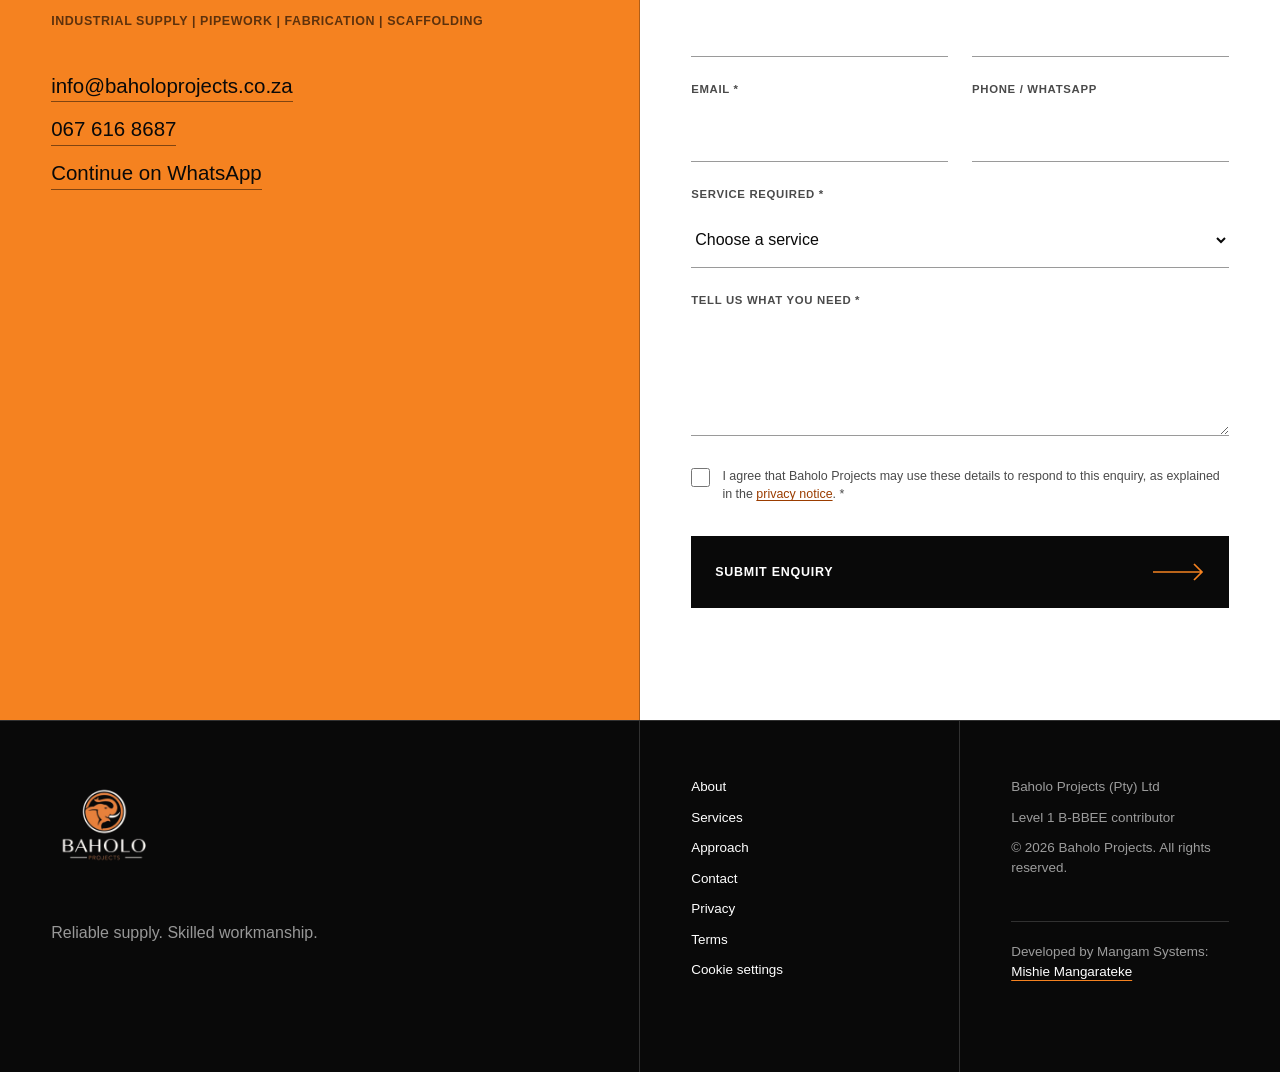
==== commit b1d03adf: "refine FAQ reveal and favicon clarity" ====
--- a/index.html
+++ b/index.html
@@ -9,14 +9,11 @@
   <meta name="robots" content="index, follow, max-image-preview:large">
   <meta name="referrer" content="strict-origin-when-cross-origin">
   <link rel="canonical" href="https://www.baholoprojects.co.za/">
-  <link rel="icon" type="image/png" sizes="48x48" href="/assets/icons/favicon-48.png">
-  <link rel="icon" type="image/png" sizes="192x192" href="/assets/icons/icon-192.png">
-  <link rel="icon" type="image/png" sizes="32x32" href="/assets/icons/favicon-32.png">
-  <link rel="shortcut icon" href="/favicon.ico">
+  <link rel="icon" type="image/png" sizes="96x96" href="/assets/icons/favicon-96.png">
   <link rel="apple-touch-icon" sizes="180x180" href="/assets/icons/apple-touch-icon.png">
   <link rel="manifest" href="site.webmanifest?v=20260708e">
   <link rel="preload" as="image" href="assets/images/hero-welder.webp" type="image/webp" fetchpriority="high">
-  <link rel="stylesheet" href="styles.css?v=20260830a">
+  <link rel="stylesheet" href="styles.css?v=20260831a">
 
   <meta property="og:type" content="website">
   <meta property="og:locale" content="en_ZA">
--- a/styles.css
+++ b/styles.css
@@ -2544,6 +2544,16 @@
   clip-path: inset(0);
 }
 
+/* Give the FAQ photography a calmer, more deliberate entrance than other media. */
+.js .faq .media-unfold.reveal {
+  transition-duration: .35s;
+}
+
+.js .faq .media-unfold.reveal .media-unfold__inner {
+  transition-duration: 1.65s;
+  transition-delay: .08s;
+}
+
 @media (max-width: 1120px) {
   .desktop-nav a { min-width: 5.8rem; padding-inline: .8rem; }
   .header-contact { width: 6.25rem; }
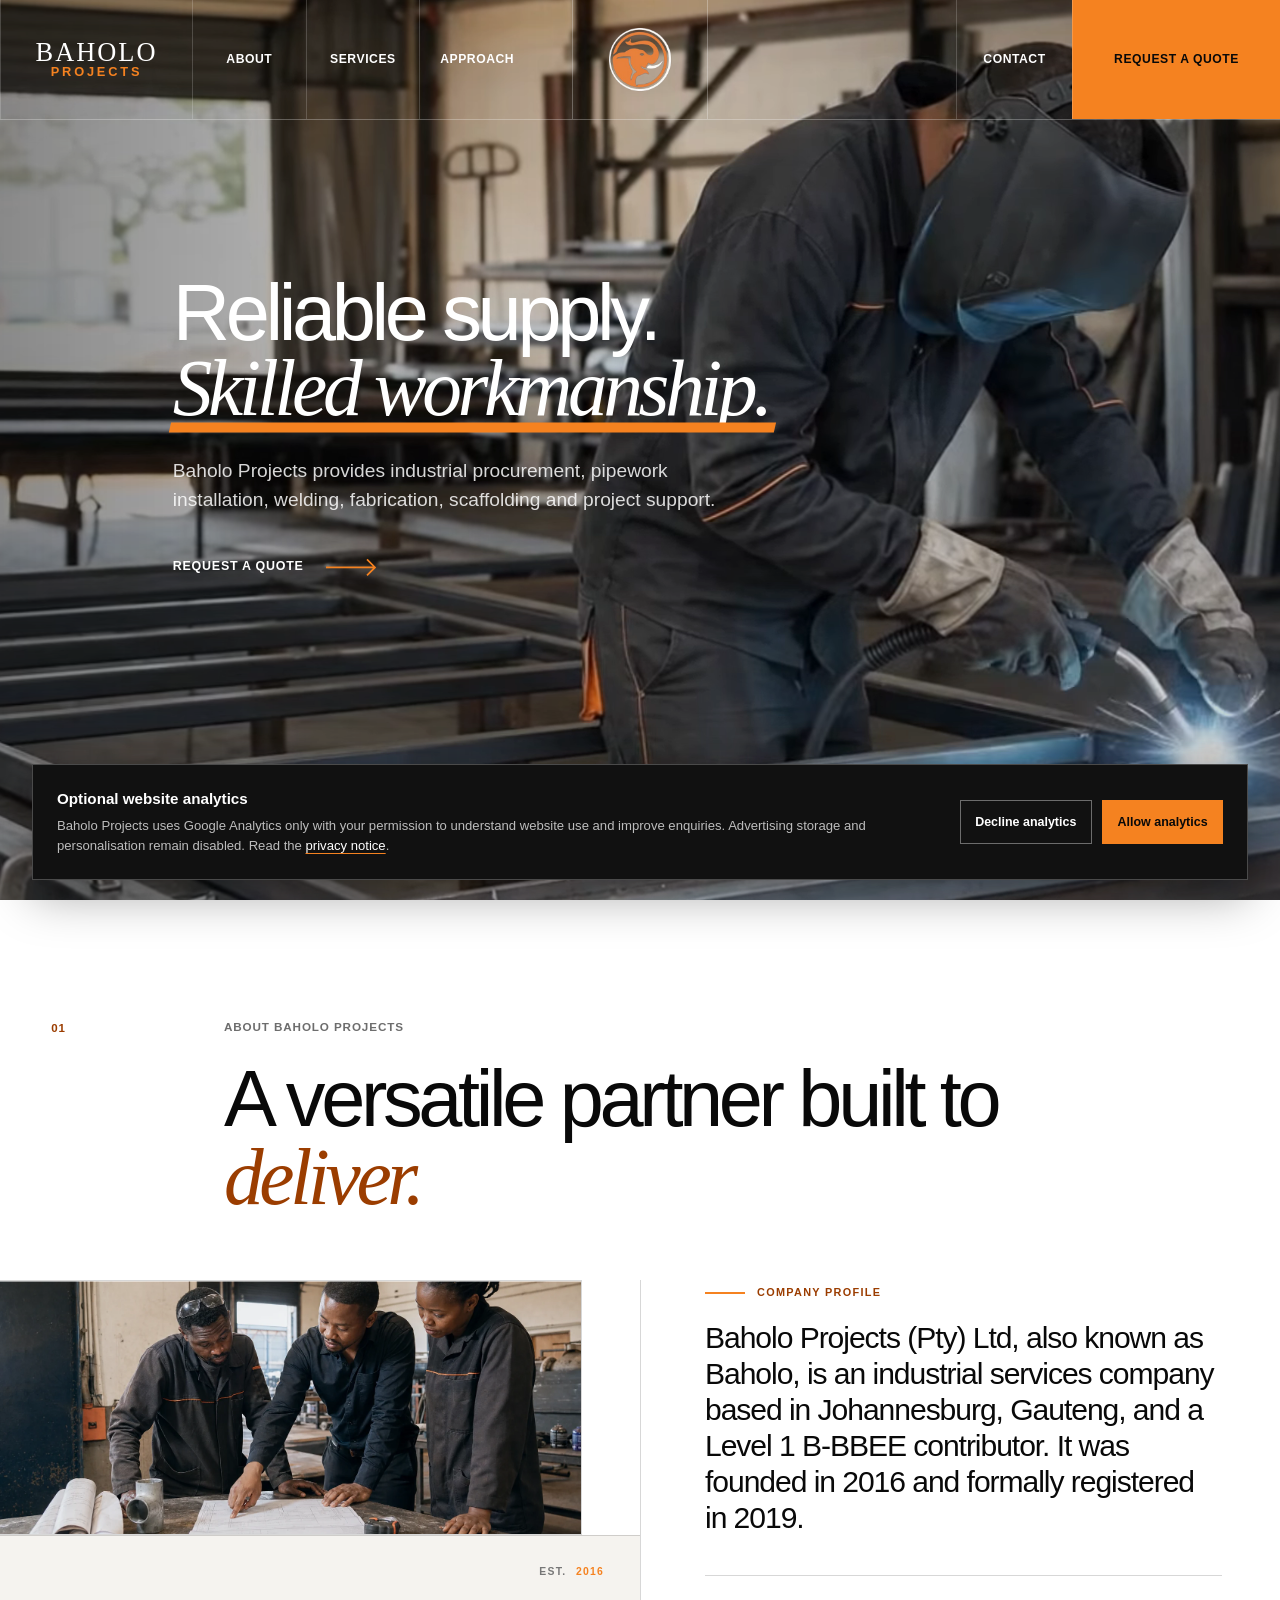
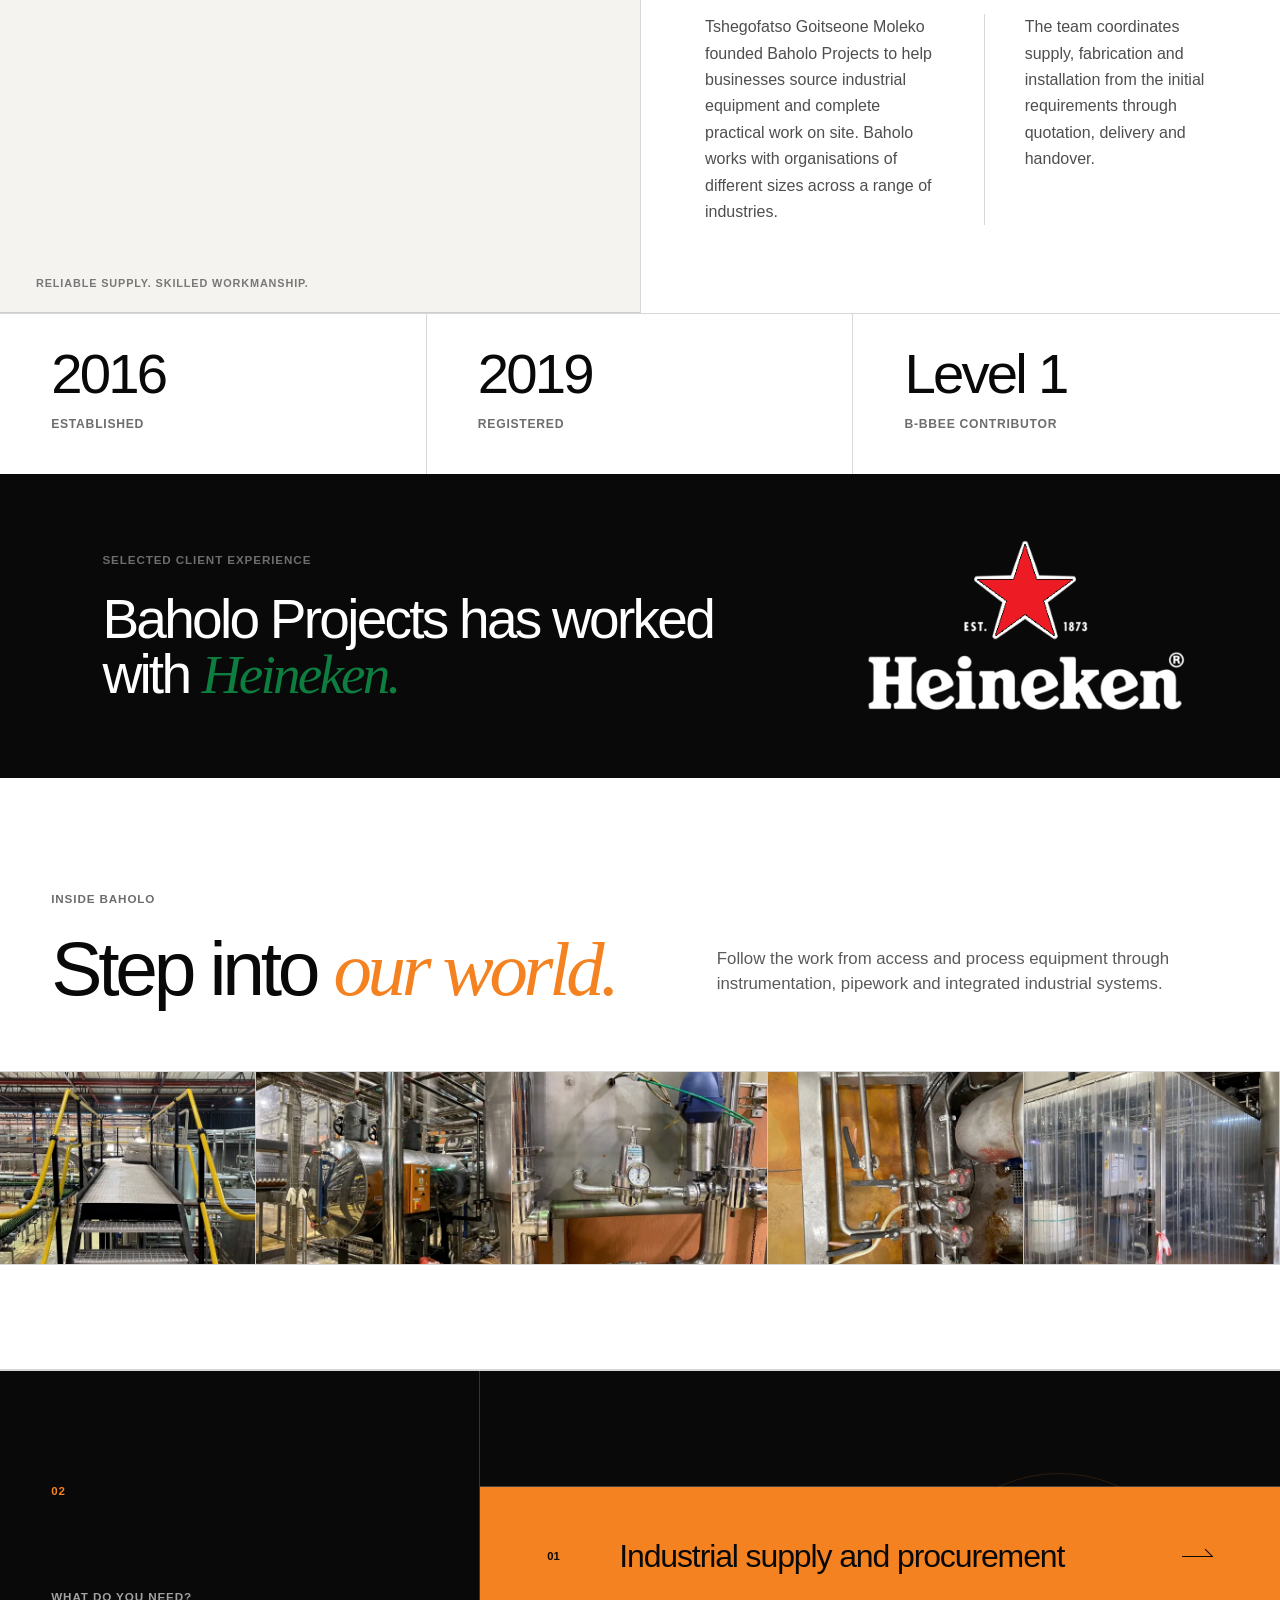
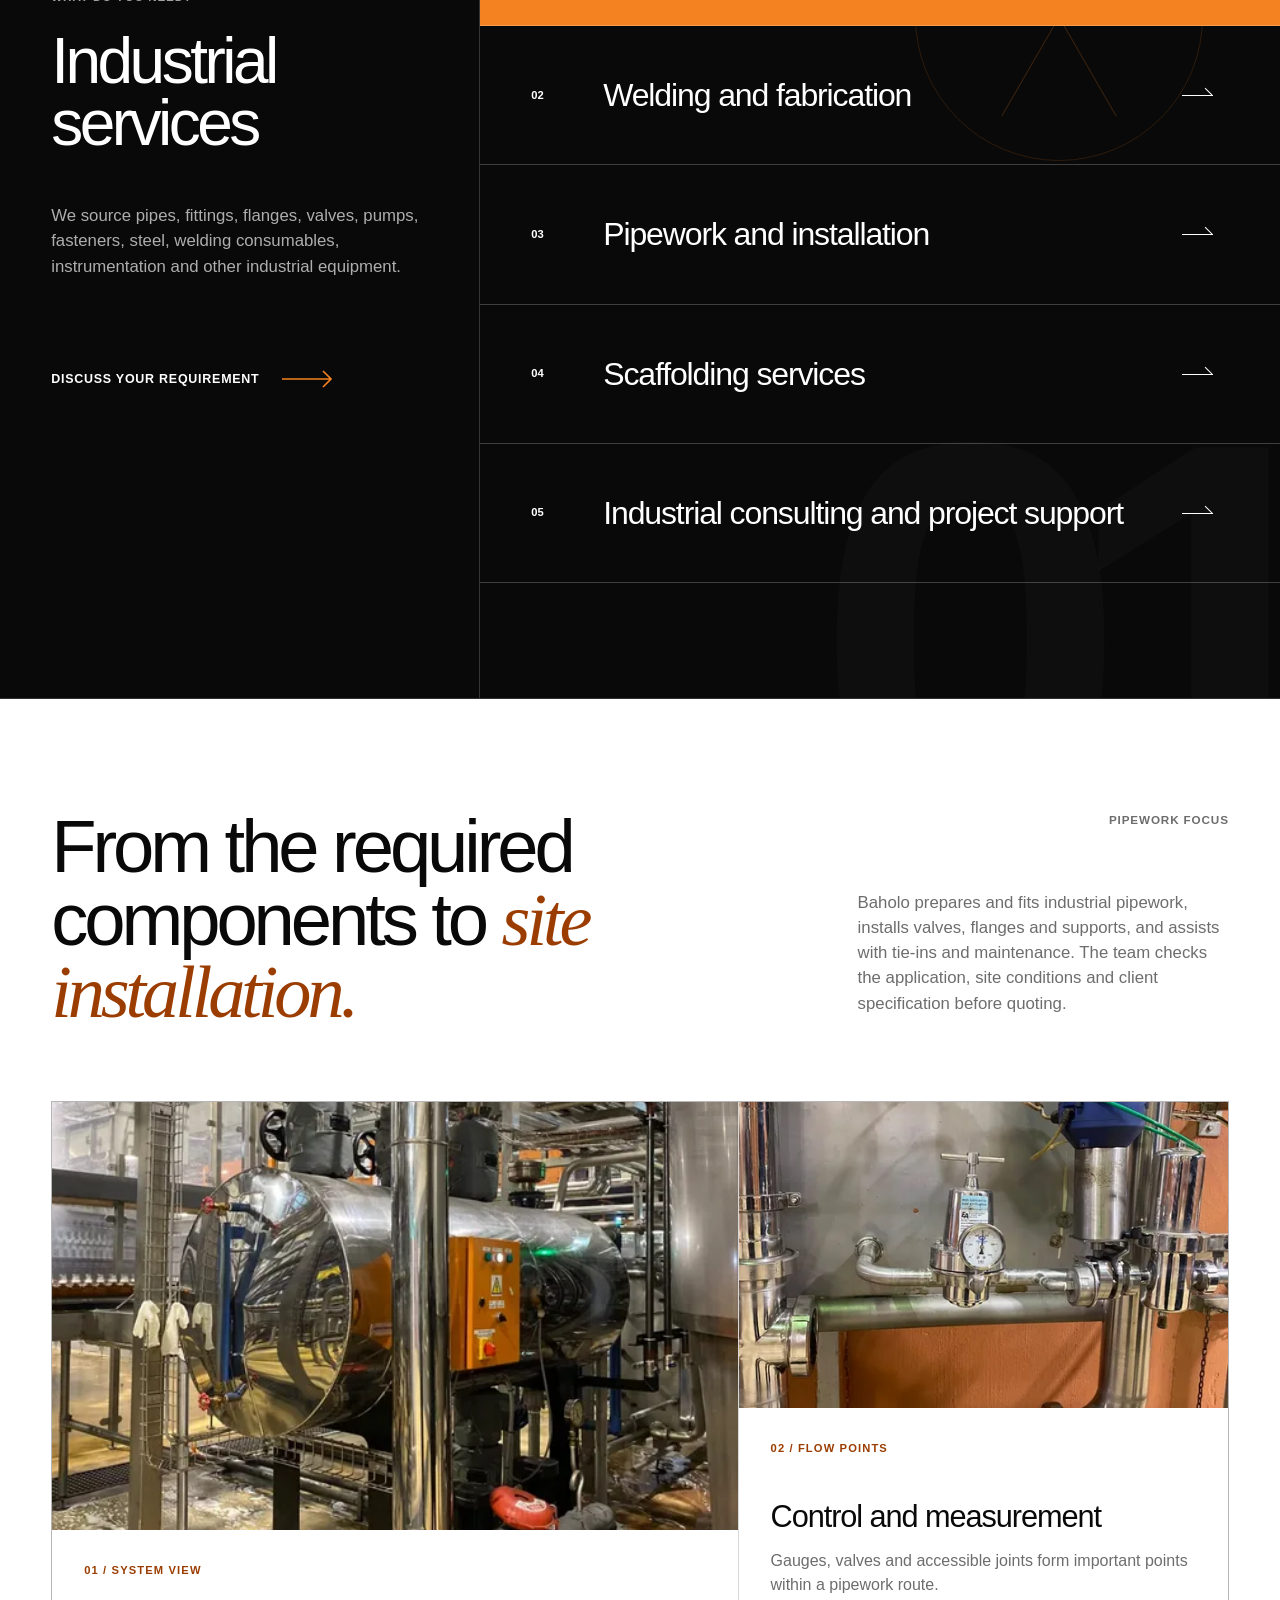
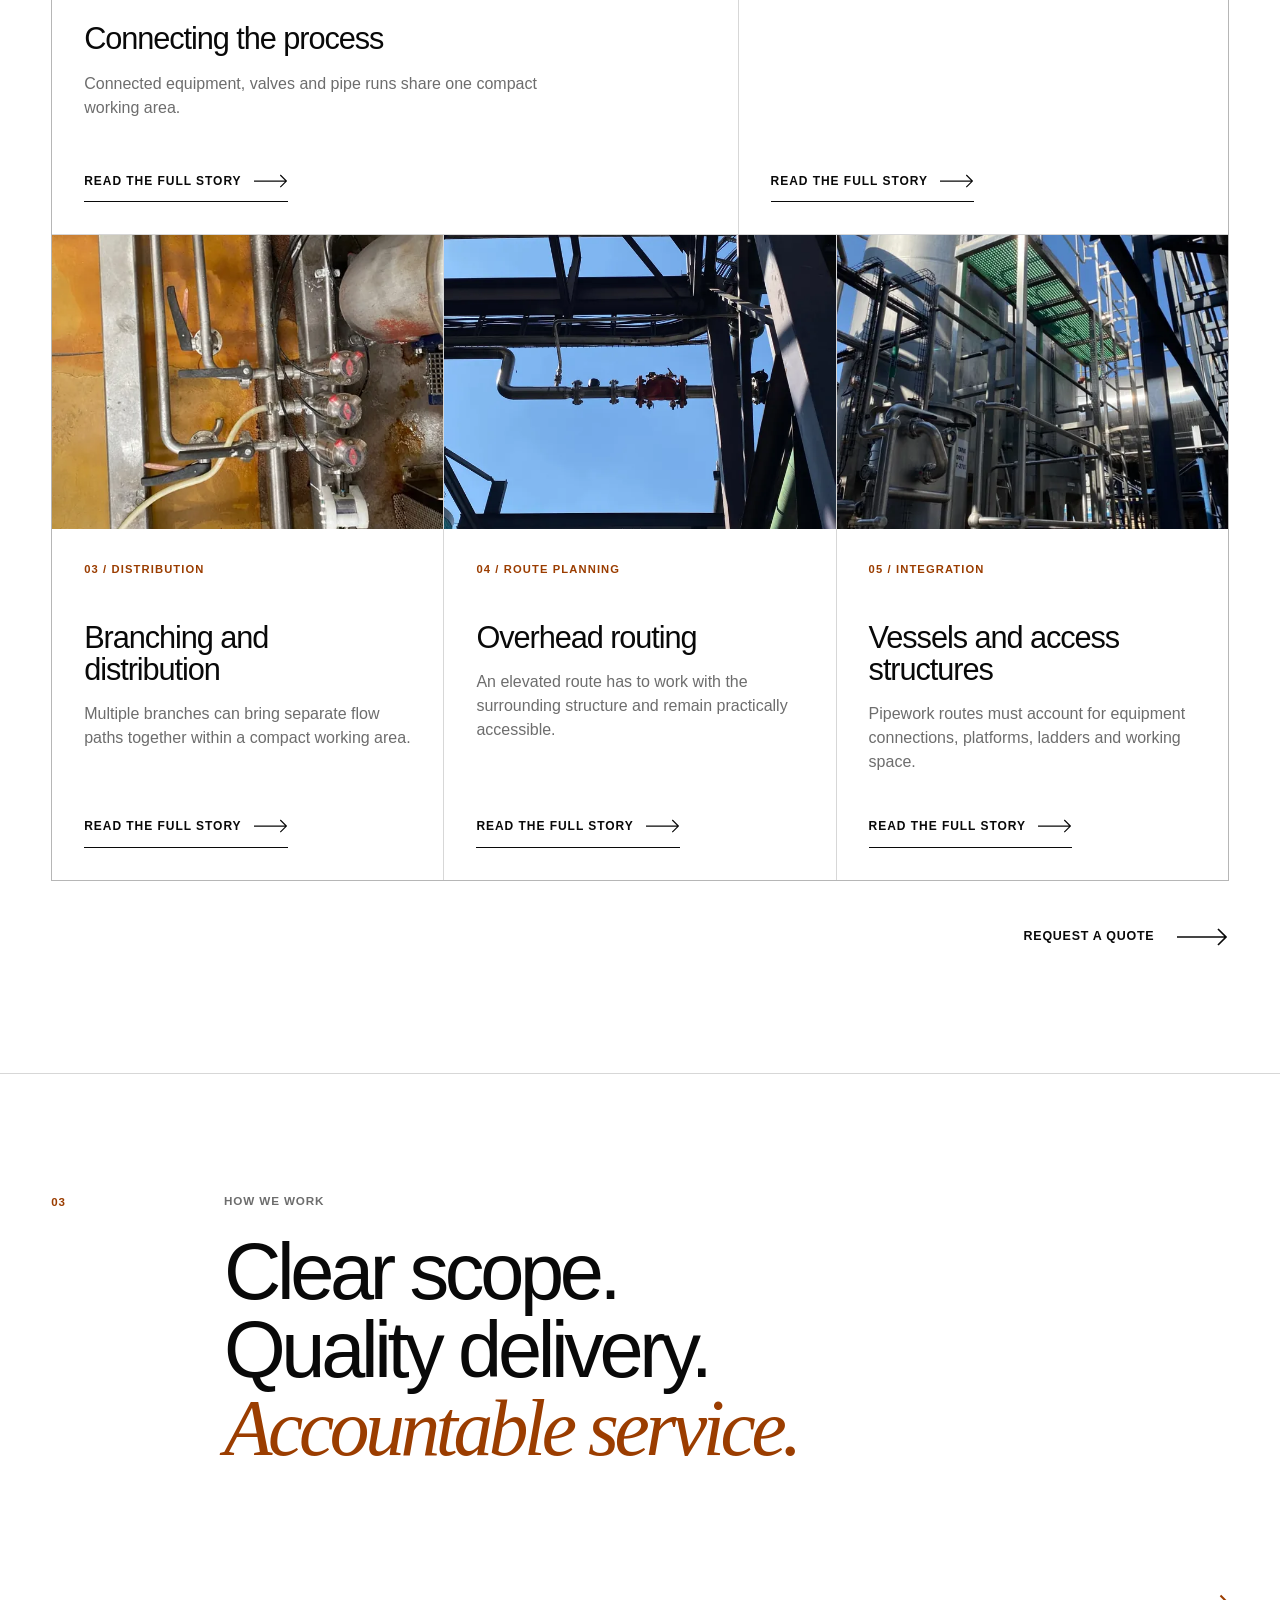
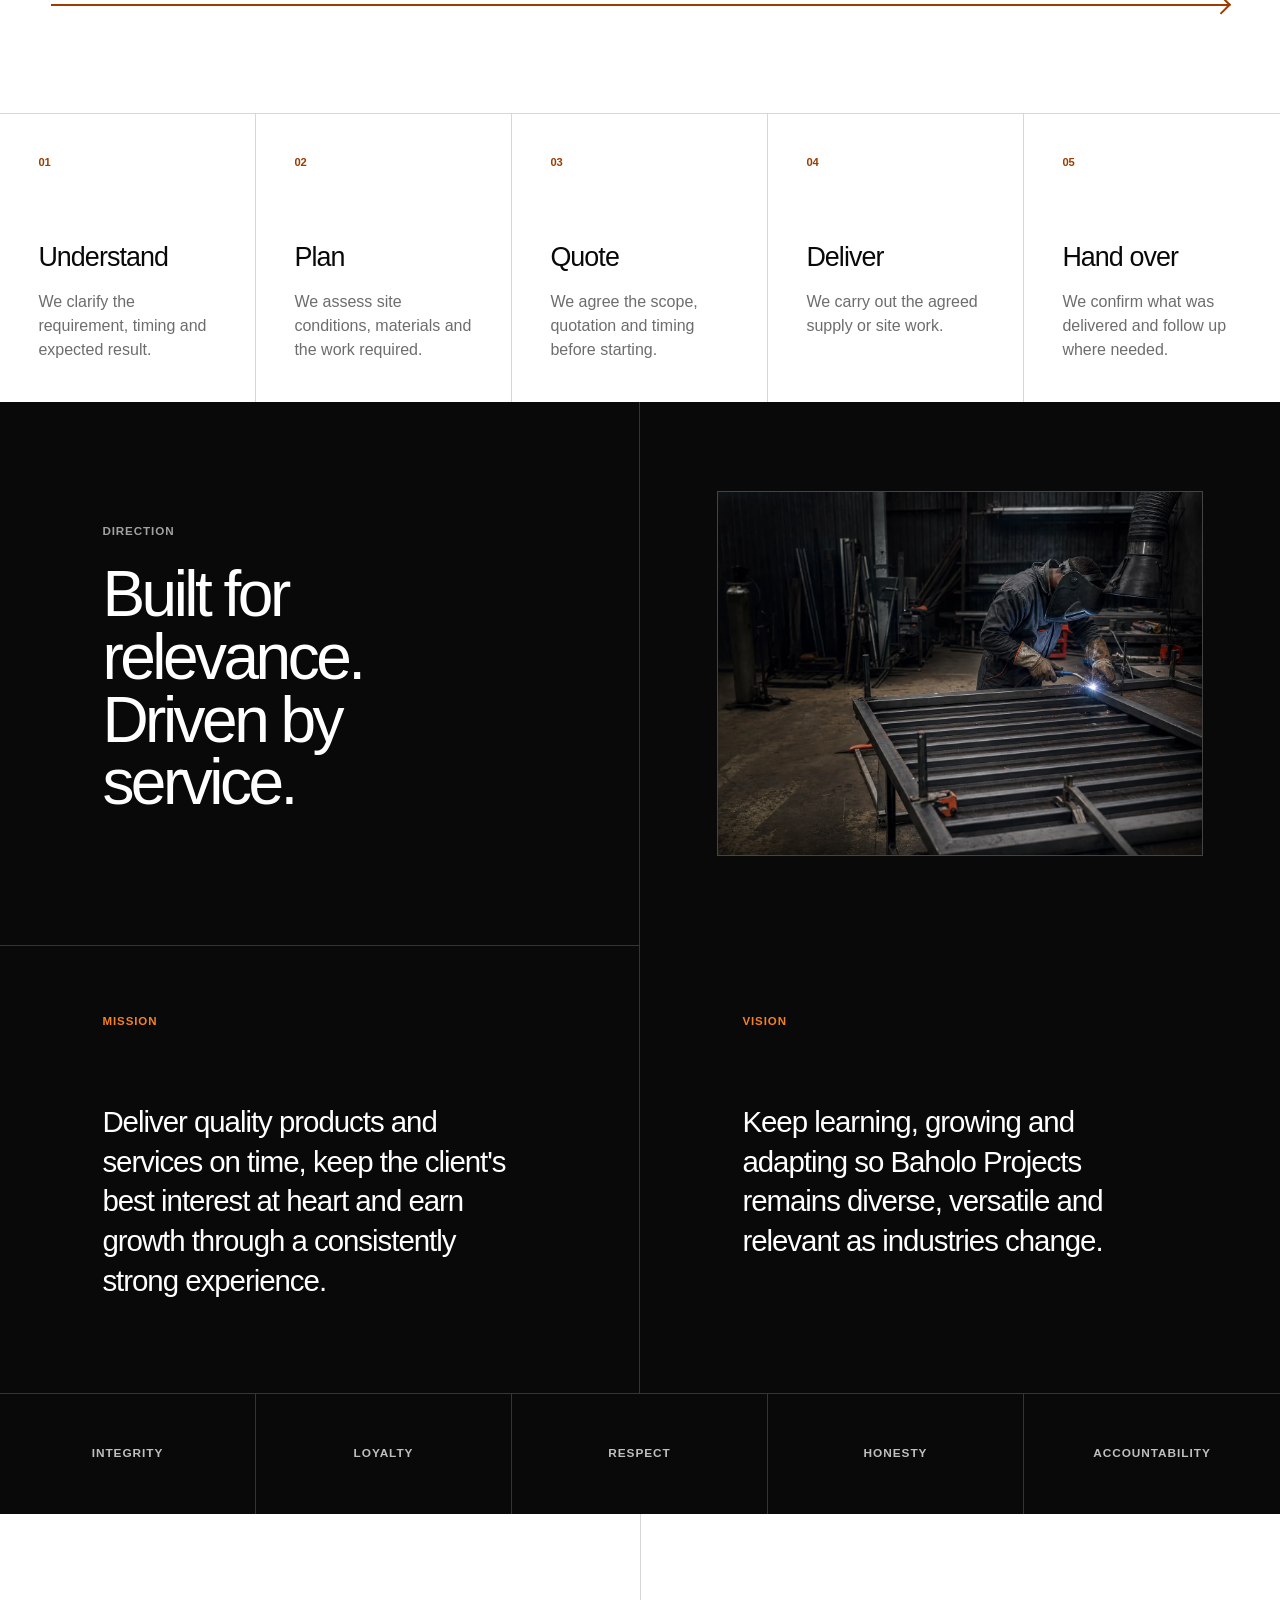
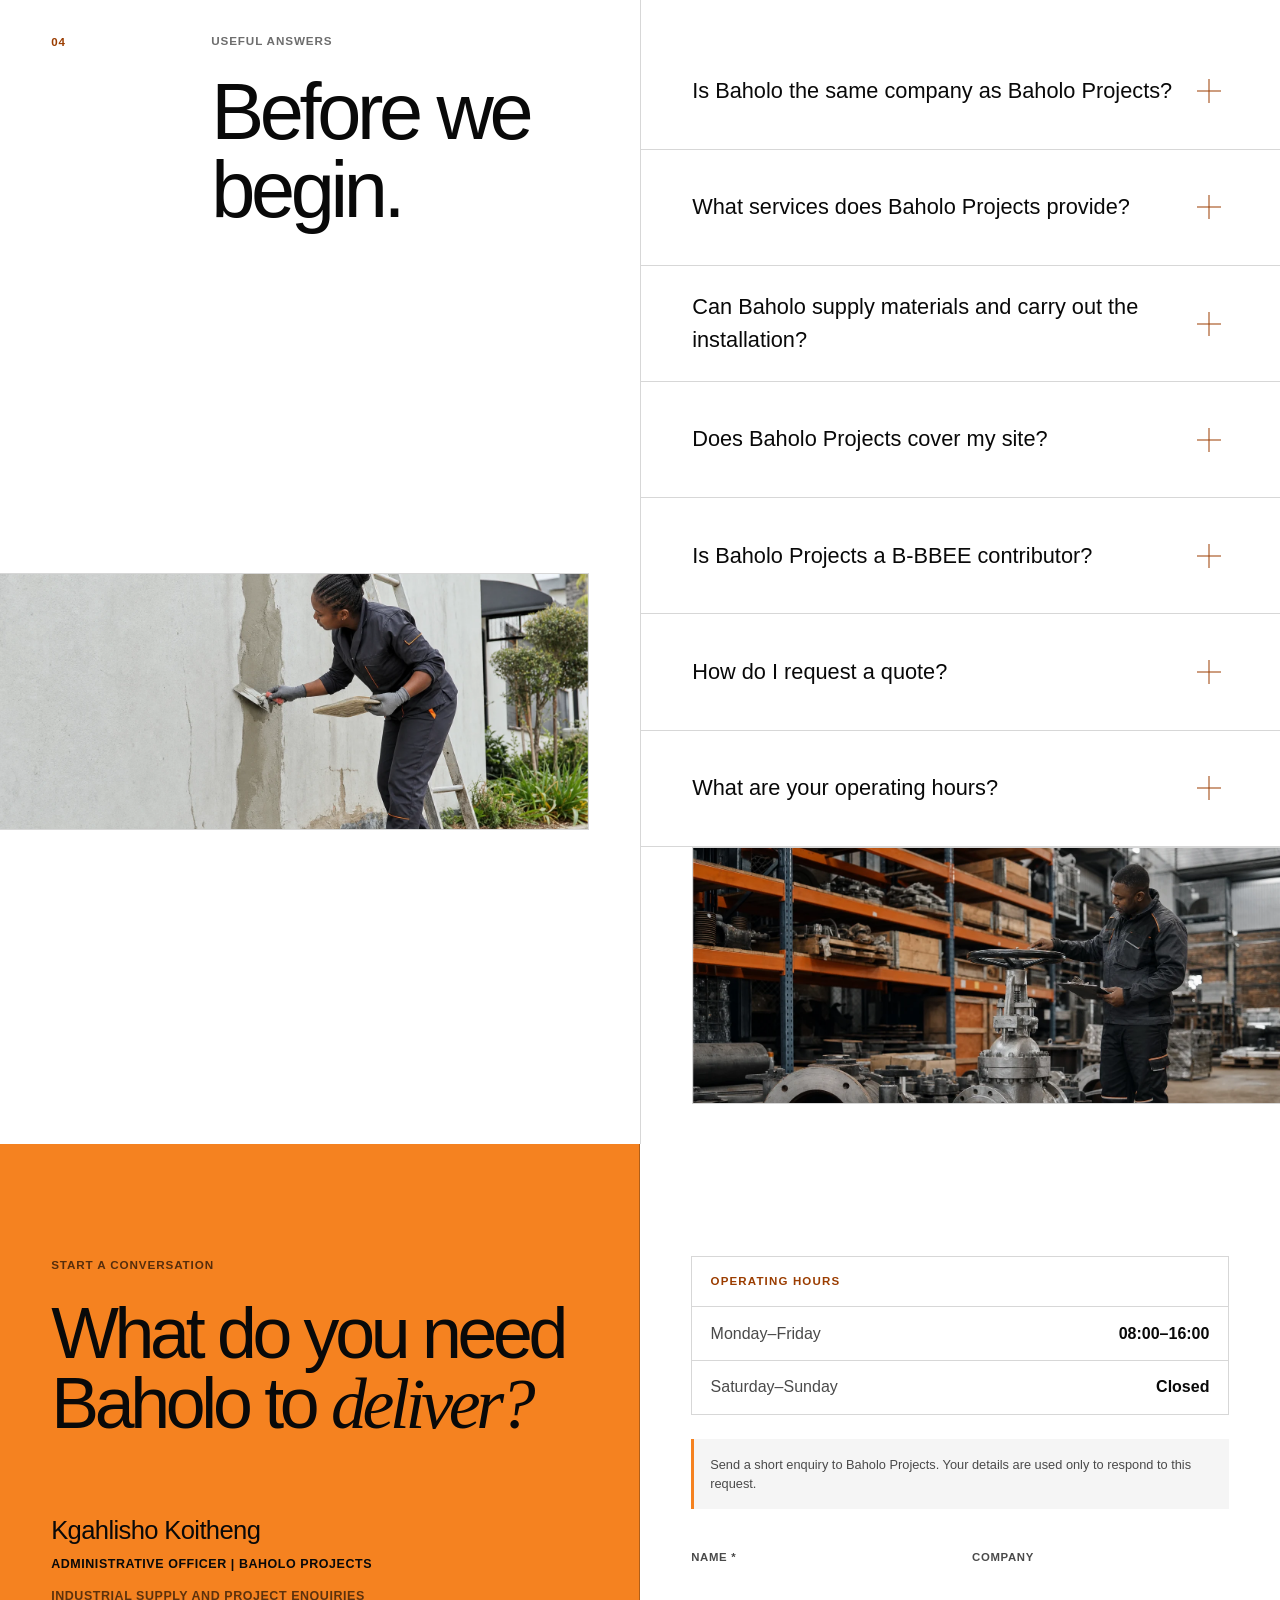
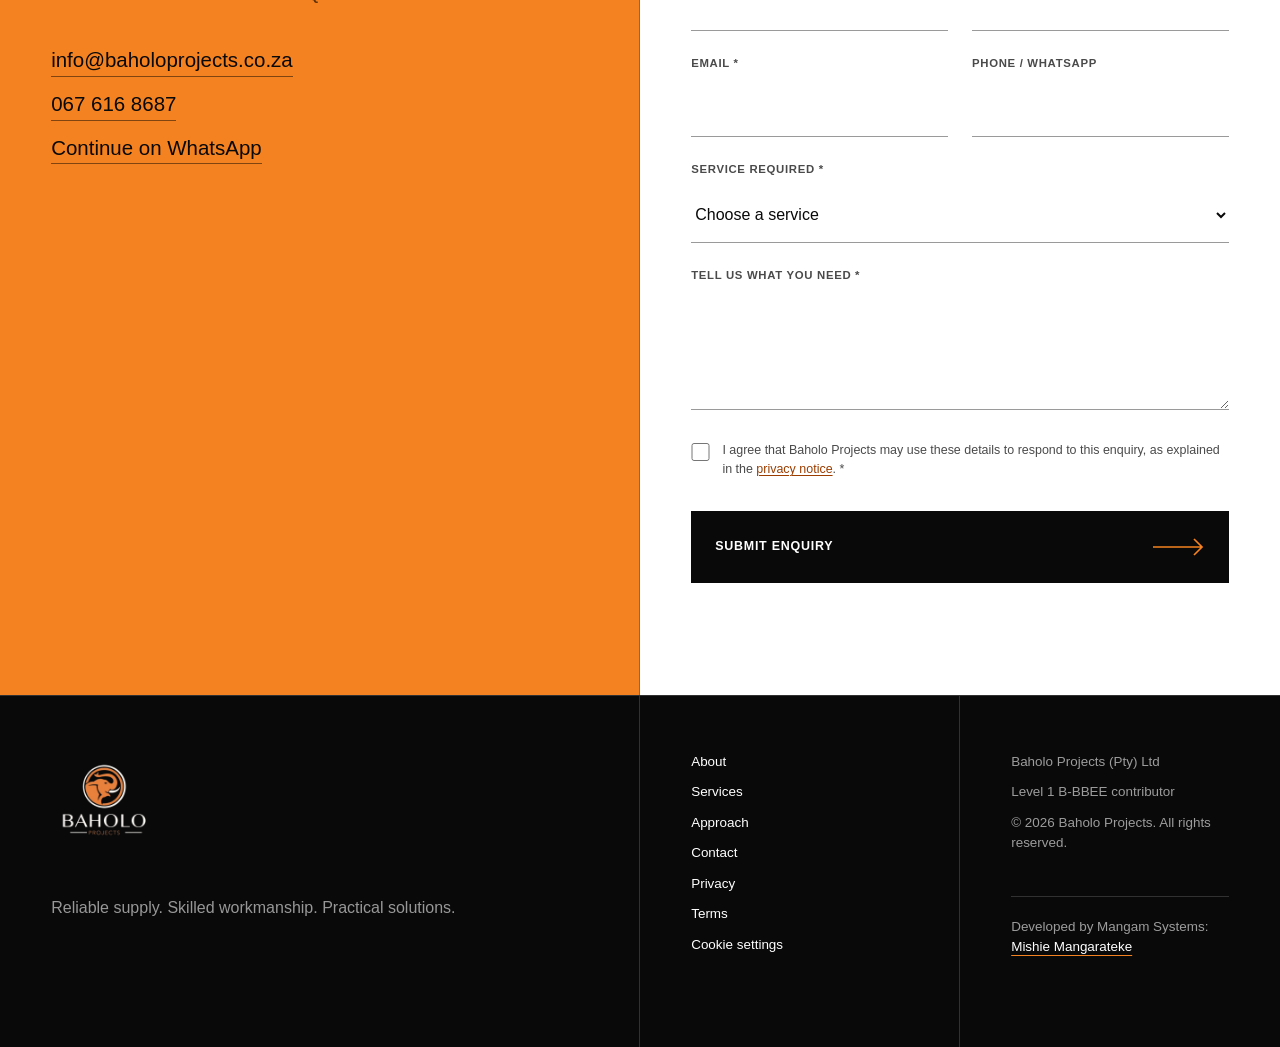
==== commit 31190adf: "Align Baholo company profile, search and organic reporting" ====
--- a/index.html
+++ b/index.html
@@ -4,22 +4,23 @@
   <meta charset="utf-8">
   <meta name="viewport" content="width=device-width, initial-scale=1">
   <title>Baholo Projects | Industrial Supply, Pipework &amp; Fabrication</title>
-  <meta name="description" content="Baholo Projects provides industrial supplies, pipework installation, welding and fabrication, consulting and scaffolding services in South Africa.">
+  <meta name="description" content="Baholo Projects is a South African industrial services company offering industrial procurement, pipework installation, welding, fabrication, scaffolding and project support.">
   <meta name="theme-color" content="#0a0a0a">
   <meta name="robots" content="index, follow, max-image-preview:large">
   <meta name="referrer" content="strict-origin-when-cross-origin">
+  <meta name="msvalidate.01" content="1F3CB929AEC3D27FB42A29860D7EE427">
   <link rel="canonical" href="https://www.baholoprojects.co.za/">
   <link rel="icon" type="image/png" sizes="96x96" href="/assets/icons/favicon-96.png">
   <link rel="apple-touch-icon" sizes="180x180" href="/assets/icons/apple-touch-icon.png">
   <link rel="manifest" href="site.webmanifest?v=20260708e">
   <link rel="preload" as="image" href="assets/images/hero-welder.webp" type="image/webp" fetchpriority="high">
-  <link rel="stylesheet" href="styles.css?v=20260831a">
+  <link rel="stylesheet" href="styles.css?v=20261125">
 
   <meta property="og:type" content="website">
   <meta property="og:locale" content="en_ZA">
   <meta property="og:site_name" content="Baholo Projects">
   <meta property="og:title" content="Baholo Projects | Industrial Supply, Pipework &amp; Fabrication">
-  <meta property="og:description" content="Baholo Projects provides industrial supplies, pipework installation, welding and fabrication, consulting and scaffolding services in South Africa.">
+  <meta property="og:description" content="Baholo Projects is a South African industrial services company offering industrial procurement, pipework installation, welding, fabrication, scaffolding and project support.">
   <meta property="og:url" content="https://www.baholoprojects.co.za/">
   <meta property="og:image" content="https://www.baholoprojects.co.za/assets/social/baholo-social-card.jpg">
   <meta property="og:image:secure_url" content="https://www.baholoprojects.co.za/assets/social/baholo-social-card.jpg">
@@ -30,178 +31,231 @@
   <link rel="image_src" href="https://www.baholoprojects.co.za/assets/social/baholo-social-card.jpg">
   <meta name="twitter:card" content="summary_large_image">
   <meta name="twitter:title" content="Baholo Projects | Industrial Supply, Pipework &amp; Fabrication">
-  <meta name="twitter:description" content="Baholo Projects provides industrial supplies, pipework installation, welding and fabrication, consulting and scaffolding services in South Africa.">
+  <meta name="twitter:description" content="Baholo Projects is a South African industrial services company offering industrial procurement, pipework installation, welding, fabrication, scaffolding and project support.">
   <meta name="twitter:image" content="https://www.baholoprojects.co.za/assets/social/baholo-social-card.jpg">
   <meta name="twitter:image:alt" content="Baholo Projects emblem and the words Reliable supply. Skilled workmanship.">
-
-  <script type="application/ld+json">
-  {
-    "@context": "https://schema.org",
-    "@type": ["Organization", "ProfessionalService"],
-    "@id": "https://www.baholoprojects.co.za/#organization",
-    "name": "Baholo Projects (Pty) Ltd",
-    "alternateName": ["Baholo Projects", "Baholo"],
-    "url": "https://www.baholoprojects.co.za/",
-    "logo": "https://www.baholoprojects.co.za/assets/icons/icon-512.png",
-    "foundingDate": "2016",
-    "description": "A South African Level 1 B-BBEE company providing industrial supplies, pipework, welding and fabrication, consulting and scaffolding services.",
-    "areaServed": {"@type": "Country", "name": "South Africa"},
-    "email": "info@baholoprojects.co.za",
-    "telephone": "+27 67 616 8687",
-    "founder": {
-      "@type": "Person",
-      "name": "Tshegofatso Goitseone Molapisi",
-      "jobTitle": "Founder and Managing Director"
-    },
-    "contactPoint": {
-      "@type": "ContactPoint",
-      "name": "Kgahlisho Koitheng",
-      "contactType": "administration and enquiries",
-      "email": "info@baholoprojects.co.za",
-      "telephone": "+27 67 616 8687",
-      "areaServed": "ZA",
-      "availableLanguage": "English"
-    },
-    "openingHoursSpecification": [
-      {
-        "@type": "OpeningHoursSpecification",
-        "dayOfWeek": [
-          "https://schema.org/Monday",
-          "https://schema.org/Tuesday",
-          "https://schema.org/Wednesday",
-          "https://schema.org/Thursday",
-          "https://schema.org/Friday"
-        ],
-        "opens": "08:00",
-        "closes": "16:00"
-      }
-    ],
-    "knowsAbout": [
-      "Industrial supplies",
-      "Pipework supply and installation",
-      "Welding and fabrication",
-      "Consulting",
-      "Scaffolding"
-    ]
-  }
-  </script>
-
-  <script type="application/ld+json">
-  {
-    "@context": "https://schema.org",
-    "@type": "WebSite",
-    "@id": "https://www.baholoprojects.co.za/#website",
-    "url": "https://www.baholoprojects.co.za/",
-    "name": "Baholo Projects",
-    "alternateName": ["Baholo", "Baholo Projects (Pty) Ltd", "baholoprojects.co.za"],
-    "publisher": {"@id": "https://www.baholoprojects.co.za/#organization"},
-    "inLanguage": "en-ZA"
-  }
-  </script>
 
   <script type="application/ld+json">
   {
     "@context": "https://schema.org",
     "@graph": [
       {
-        "@type": "WebPage",
+        "@type": "Organization",
+        "@id": "https://www.baholoprojects.co.za/#organization",
+        "name": "Baholo Projects",
+        "legalName": "Baholo Projects (Pty) Ltd",
+        "alternateName": "Baholo",
+        "url": "https://www.baholoprojects.co.za/",
+        "logo": "https://www.baholoprojects.co.za/assets/icons/icon-512.png",
+        "slogan": "Reliable supply. Skilled workmanship. Practical solutions.",
+        "description": "Baholo Projects is a South African industrial services company offering industrial procurement, pipework installation, welding, fabrication, scaffolding and project support.",
+        "foundingDate": "2016",
+        "location": {
+          "@type": "Place",
+          "address": {
+            "@type": "PostalAddress",
+            "addressLocality": "Johannesburg",
+            "addressRegion": "Gauteng",
+            "addressCountry": "ZA"
+          }
+        },
+        "email": "info@baholoprojects.co.za",
+        "telephone": "+27 67 616 8687",
+        "founder": {
+          "@type": "Person",
+          "name": "Tshegofatso Goitseone Moleko"
+        },
+        "contactPoint": {
+          "@type": "ContactPoint",
+          "contactType": "customer enquiries",
+          "email": "info@baholoprojects.co.za",
+          "telephone": "+27 67 616 8687",
+          "hoursAvailable": {
+            "@type": "OpeningHoursSpecification",
+            "dayOfWeek": [
+              "Monday",
+              "Tuesday",
+              "Wednesday",
+              "Thursday",
+              "Friday"
+            ],
+            "opens": "08:00",
+            "closes": "16:00"
+          }
+        },
+        "hasOfferCatalog": {
+          "@type": "OfferCatalog",
+          "name": "Industrial services",
+          "itemListElement": [
+            {
+              "@type": "Offer",
+              "itemOffered": {
+                "@id": "https://www.baholoprojects.co.za/#industrial-supplies"
+              }
+            },
+            {
+              "@type": "Offer",
+              "itemOffered": {
+                "@id": "https://www.baholoprojects.co.za/#welding-fabrication"
+              }
+            },
+            {
+              "@type": "Offer",
+              "itemOffered": {
+                "@id": "https://www.baholoprojects.co.za/#pipework"
+              }
+            },
+            {
+              "@type": "Offer",
+              "itemOffered": {
+                "@id": "https://www.baholoprojects.co.za/#scaffolding"
+              }
+            },
+            {
+              "@type": "Offer",
+              "itemOffered": {
+                "@id": "https://www.baholoprojects.co.za/#industrial-consulting"
+              }
+            }
+          ]
+        }
+      },
+      {
+        "@type": "WebSite",
+        "@id": "https://www.baholoprojects.co.za/#website",
+        "url": "https://www.baholoprojects.co.za/",
+        "name": "Baholo Projects",
+        "alternateName": "Baholo",
+        "publisher": {
+          "@id": "https://www.baholoprojects.co.za/#organization"
+        },
+        "inLanguage": "en-ZA"
+      },
+      {
+        "@type": [
+          "WebPage",
+          "FAQPage"
+        ],
         "@id": "https://www.baholoprojects.co.za/#webpage",
         "url": "https://www.baholoprojects.co.za/",
         "name": "Baholo Projects | Industrial Supply, Pipework & Fabrication",
-        "description": "Baholo Projects provides industrial supplies, pipework installation, welding and fabrication, consulting and scaffolding services in South Africa.",
-        "isPartOf": {"@id": "https://www.baholoprojects.co.za/#website"},
-        "about": {"@id": "https://www.baholoprojects.co.za/#organization"},
+        "description": "Baholo Projects is a South African industrial services company offering industrial procurement, pipework installation, welding, fabrication, scaffolding and project support.",
+        "isPartOf": {
+          "@id": "https://www.baholoprojects.co.za/#website"
+        },
+        "about": {
+          "@id": "https://www.baholoprojects.co.za/#organization"
+        },
         "inLanguage": "en-ZA",
-        "dateModified": "2026-08-31"
+        "dateModified": "2026-11-25",
+        "mainEntity": [
+          {
+            "@type": "Question",
+            "name": "Is Baholo the same company as Baholo Projects?",
+            "acceptedAnswer": {
+              "@type": "Answer",
+              "text": "Yes. Baholo is the short brand name used for Baholo Projects (Pty) Ltd, a South African industrial supply and project services company."
+            }
+          },
+          {
+            "@type": "Question",
+            "name": "What services does Baholo Projects provide?",
+            "acceptedAnswer": {
+              "@type": "Answer",
+              "text": "Baholo Projects offers industrial procurement, welding and fabrication, pipework and installation, scaffolding services and industrial consulting and project support."
+            }
+          },
+          {
+            "@type": "Question",
+            "name": "Can Baholo supply materials and carry out the installation?",
+            "acceptedAnswer": {
+              "@type": "Answer",
+              "text": "Yes. Baholo can source components and coordinate fabrication and site installation on the same project. The team confirms the materials, work and timing in the quotation."
+            }
+          },
+          {
+            "@type": "Question",
+            "name": "Does Baholo Projects cover my site?",
+            "acceptedAnswer": {
+              "@type": "Answer",
+              "text": "Baholo Projects is based in Johannesburg, Gauteng, and works at customer sites. Share the site location when you enquire so the team can confirm whether it can supply or work there."
+            }
+          },
+          {
+            "@type": "Question",
+            "name": "Is Baholo Projects a B-BBEE contributor?",
+            "acceptedAnswer": {
+              "@type": "Answer",
+              "text": "Yes. Baholo Projects is a South African registered company and a Level 1 B-BBEE contributor."
+            }
+          },
+          {
+            "@type": "Question",
+            "name": "How do I request a quote?",
+            "acceptedAnswer": {
+              "@type": "Answer",
+              "text": "Use the enquiry form, call 067 616 8687 or email info@baholoprojects.co.za. Include the site location, what you need, any specifications and when you need it."
+            }
+          },
+          {
+            "@type": "Question",
+            "name": "What are your operating hours?",
+            "acceptedAnswer": {
+              "@type": "Answer",
+              "text": "Monday to Friday, 08:00–16:00. Baholo Projects is closed on Saturday and Sunday."
+            }
+          }
+        ]
       },
       {
         "@type": "Service",
         "@id": "https://www.baholoprojects.co.za/#industrial-supplies",
-        "name": "Industrial supplies",
-        "serviceType": "Industrial component supply",
-        "description": "Pipes, valves, pumps, fittings, bolts, nuts and other industrial components supplied to project requirements.",
-        "provider": {"@id": "https://www.baholoprojects.co.za/#organization"},
-        "areaServed": {"@type": "Country", "name": "South Africa"},
-        "url": "https://www.baholoprojects.co.za/#services"
+        "name": "Industrial supply and procurement",
+        "description": "We source pipes, fittings, flanges, valves, pumps, fasteners, steel, welding consumables, instrumentation and other industrial equipment.",
+        "provider": {
+          "@id": "https://www.baholoprojects.co.za/#organization"
+        },
+        "url": "https://www.baholoprojects.co.za/#industrial-supplies"
       },
       {
         "@type": "Service",
         "@id": "https://www.baholoprojects.co.za/#welding-fabrication",
         "name": "Welding and fabrication",
-        "serviceType": "Industrial welding and fabrication",
-        "description": "Fabrication, modification and practical design of new or existing systems, completed with care.",
-        "provider": {"@id": "https://www.baholoprojects.co.za/#organization"},
-        "areaServed": {"@type": "Country", "name": "South Africa"},
-        "url": "https://www.baholoprojects.co.za/#services"
+        "description": "We work with stainless and carbon steel to fabricate industrial components and pipework, modify equipment and carry out repairs.",
+        "provider": {
+          "@id": "https://www.baholoprojects.co.za/#organization"
+        },
+        "url": "https://www.baholoprojects.co.za/#welding-fabrication"
       },
       {
         "@type": "Service",
-        "@id": "https://www.baholoprojects.co.za/#industrial-consulting",
-        "name": "Industrial consulting",
-        "serviceType": "Industrial project consulting",
-        "description": "Practical consulting support to clarify industrial, fabrication and project requirements before delivery.",
-        "provider": {"@id": "https://www.baholoprojects.co.za/#organization"},
-        "areaServed": {"@type": "Country", "name": "South Africa"},
-        "url": "https://www.baholoprojects.co.za/#services"
+        "@id": "https://www.baholoprojects.co.za/#pipework",
+        "name": "Pipework and installation",
+        "description": "We prepare and fit industrial pipework, install valves, flanges and supports, and assist with tie-ins and maintenance.",
+        "provider": {
+          "@id": "https://www.baholoprojects.co.za/#organization"
+        },
+        "url": "https://www.baholoprojects.co.za/#pipework"
       },
       {
         "@type": "Service",
         "@id": "https://www.baholoprojects.co.za/#scaffolding",
         "name": "Scaffolding services",
-        "serviceType": "Temporary access scaffolding",
-        "description": "Scaffolding services for temporary access requirements, scoped to the site and project brief.",
-        "provider": {"@id": "https://www.baholoprojects.co.za/#organization"},
-        "areaServed": {"@type": "Country", "name": "South Africa"},
-        "url": "https://www.baholoprojects.co.za/#services"
+        "description": "We erect and dismantle temporary access scaffolding for maintenance, installations, welding and pipework.",
+        "provider": {
+          "@id": "https://www.baholoprojects.co.za/#organization"
+        },
+        "url": "https://www.baholoprojects.co.za/#scaffolding"
       },
       {
         "@type": "Service",
-        "@id": "https://www.baholoprojects.co.za/#pipework",
-        "name": "Pipework supply and installation",
-        "serviceType": "Industrial pipework supply and installation",
-        "description": "Pipework component supply and installation supported by fabrication or modification where required.",
-        "provider": {"@id": "https://www.baholoprojects.co.za/#organization"},
-        "areaServed": {"@type": "Country", "name": "South Africa"},
-        "url": "https://www.baholoprojects.co.za/#pipework"
-      }
-    ]
-  }
-  </script>
-
-  <script type="application/ld+json">
-  {
-    "@context": "https://schema.org",
-    "@type": "FAQPage",
-    "mainEntity": [
-      {
-        "@type": "Question",
-        "name": "Is Baholo the same company as Baholo Projects?",
-        "acceptedAnswer": {"@type": "Answer", "text": "Yes. Baholo is the short brand name used for Baholo Projects (Pty) Ltd, a South African industrial supply and project services company."}
-      },
-      {
-        "@type": "Question",
-        "name": "What services does Baholo Projects provide?",
-        "acceptedAnswer": {"@type": "Answer", "text": "Baholo Projects provides industrial supplies, welding and fabrication, consulting and scaffolding services, with pipework supply and installation as an industrial focus."}
-      },
-      {
-        "@type": "Question",
-        "name": "Who does Baholo Projects serve?",
-        "acceptedAnswer": {"@type": "Answer", "text": "Small and large enterprises that need dependable supply or practical project support in South Africa."}
-      },
-      {
-        "@type": "Question",
-        "name": "Is Baholo Projects a B-BBEE contributor?",
-        "acceptedAnswer": {"@type": "Answer", "text": "Yes. Baholo Projects is a South African registered company and a Level 1 B-BBEE contributor."}
-      },
-      {
-        "@type": "Question",
-        "name": "How do I request a quote?",
-        "acceptedAnswer": {"@type": "Answer", "text": "Complete the short enquiry form, call 067 616 8687, email info@baholoprojects.co.za or continue on WhatsApp. WhatsApp opens a separate conversation and is not automatically captured by the website."}
-      },
-      {
-        "@type": "Question",
-        "name": "What are your operating hours?",
-        "acceptedAnswer": {"@type": "Answer", "text": "Monday to Friday, 08:00–16:00. Baholo Projects is closed on Saturday and Sunday."}
+        "@id": "https://www.baholoprojects.co.za/#industrial-consulting",
+        "name": "Industrial consulting and project support",
+        "description": "We help assess requirements, identify materials, coordinate procurement, and plan fabrication and installation work.",
+        "provider": {
+          "@id": "https://www.baholoprojects.co.za/#organization"
+        },
+        "url": "https://www.baholoprojects.co.za/#industrial-consulting"
       }
     ]
   }
@@ -260,8 +314,8 @@
       </div>
       <div class="hero-shade" aria-hidden="true"></div>
       <div class="hero-copy">
-        <h1 id="hero-title">Reliable supply.<br><em>Skilled workmanship.</em></h1>
-        <p>Industrial supplies, pipework, fabrication, consulting and scaffolding from one accountable South African partner.</p>
+        <h1 id="hero-title">Reliable supply.<br> <em>Skilled workmanship.</em></h1>
+        <p>Baholo Projects provides industrial procurement, pipework installation, welding, fabrication, scaffolding and project support.</p>
         <a class="arrow-link arrow-link--light" href="#contact" data-track="cta_click">
           <span>Request a quote</span>
           <svg viewBox="0 0 52 18" aria-hidden="true"><path d="M0 9h49M41 1l8 8-8 8"/></svg>
@@ -300,11 +354,11 @@
       <div class="intro-body reveal">
         <div class="about-copy__lead">
           <p class="about-copy__label"><span aria-hidden="true"></span>Company profile</p>
-          <p class="lead">Founded in 2016 and formally registered in 2019, Baholo Projects—also known simply as Baholo—is a South African Level 1 B-BBEE company serving small and large organisations with dependable industrial supply, practical project support and skilled workmanship.</p>
+          <p class="lead">Baholo Projects (Pty) Ltd, also known as Baholo, is an industrial services company based in Johannesburg, Gauteng, and a Level 1 B-BBEE contributor. It was founded in 2016 and formally registered in 2019.</p>
         </div>
         <div class="about-copy__details">
-          <p>Led by founder and Managing Director Tshegofatso Goitseone Molapisi, the business supports industrial supply, welding and fabrication, consulting, scaffolding and pipework-focused requirements. Each engagement begins by understanding the client specification, site conditions and expected result before the final scope is confirmed.</p>
-          <p>Baholo combines products, workmanship and responsive follow-through through one accountable relationship, helping clients move from an initial requirement to a clearly scoped quotation and practical delivery plan.</p>
+          <p>Tshegofatso Goitseone Moleko founded Baholo Projects to help businesses source industrial equipment and complete practical work on site. Baholo works with organisations of different sizes across a range of industries.</p>
+          <p>The team coordinates supply, fabrication and installation from the initial requirements through quotation, delivery and handover.</p>
         </div>
       </div>
       <dl class="proof-strip reveal">
@@ -351,29 +405,33 @@
       <div class="service-copy">
         <div class="section-number section-number--light">02</div>
         <p class="section-label section-label--light reveal">What do you need?</p>
-        <h2 id="services-title" class="reveal">One partner.<br>Four capabilities.</h2>
-        <p class="service-summary reveal" data-service-summary>Pipes, valves, pumps, fittings, bolts, nuts and other industrial components supplied to project requirements.</p>
+        <h2 id="services-title" class="reveal">Industrial services</h2>
+        <p class="service-summary reveal" data-service-summary aria-live="polite">We source pipes, fittings, flanges, valves, pumps, fasteners, steel, welding consumables, instrumentation and other industrial equipment.</p>
         <a class="arrow-link arrow-link--light reveal" href="#contact" data-track="cta_click">
           <span>Discuss your requirement</span>
           <svg viewBox="0 0 52 18" aria-hidden="true"><path d="M0 9h49M41 1l8 8-8 8"/></svg>
         </a>
       </div>
       <div class="service-list" role="group" aria-label="Baholo Projects services">
-        <button class="service-item is-active" type="button" data-service="industrial" data-summary="Pipes, valves, pumps, fittings, bolts, nuts and other industrial components supplied to project requirements." aria-pressed="true" aria-expanded="true">
-          <span class="service-item__number">01</span><strong>Industrial supplies</strong><i></i>
-          <span class="service-item__detail">Pipes, valves, pumps, fittings, bolts, nuts and other industrial components supplied to project requirements.</span>
+        <button class="service-item is-active" id="industrial-supplies" type="button" data-service="industrial" data-summary="We source pipes, fittings, flanges, valves, pumps, fasteners, steel, welding consumables, instrumentation and other industrial equipment." aria-pressed="true" aria-expanded="true">
+          <span class="service-item__number" aria-hidden="true">01</span><strong>Industrial supply and procurement</strong><i></i>
+          <span class="service-item__detail">We source pipes, fittings, flanges, valves, pumps, fasteners, steel, welding consumables, instrumentation and other industrial equipment.</span>
         </button>
-        <button class="service-item" type="button" data-service="fabrication" data-summary="Fabrication, modification and practical design of new or existing systems, completed with care." aria-pressed="false" aria-expanded="false">
-          <span class="service-item__number">02</span><strong>Welding &amp; fabrication</strong><i></i>
-          <span class="service-item__detail">Fabrication, modification and practical design of new or existing systems, completed with care.</span>
+        <button class="service-item" id="welding-fabrication" type="button" data-service="fabrication" data-summary="We work with stainless and carbon steel to fabricate industrial components and pipework, modify equipment and carry out repairs." aria-pressed="false" aria-expanded="false">
+          <span class="service-item__number" aria-hidden="true">02</span><strong>Welding and fabrication</strong><i></i>
+          <span class="service-item__detail">We work with stainless and carbon steel to fabricate industrial components and pipework, modify equipment and carry out repairs.</span>
         </button>
-        <button class="service-item" type="button" data-service="consulting" data-summary="Practical consulting support to clarify industrial, fabrication and project requirements before delivery." aria-pressed="false" aria-expanded="false">
-          <span class="service-item__number">03</span><strong>Consulting</strong><i></i>
-          <span class="service-item__detail">Practical consulting support to clarify industrial, fabrication and project requirements before delivery.</span>
+        <button class="service-item" type="button" data-service="pipework" data-summary="We prepare and fit industrial pipework, install valves, flanges and supports, and assist with tie-ins and maintenance." aria-pressed="false" aria-expanded="false">
+          <span class="service-item__number" aria-hidden="true">03</span><strong>Pipework and installation</strong><i></i>
+          <span class="service-item__detail">We prepare and fit industrial pipework, install valves, flanges and supports, and assist with tie-ins and maintenance.</span>
         </button>
-        <button class="service-item" type="button" data-service="scaffolding" data-summary="Scaffolding services for temporary access requirements, scoped to the site and project brief." aria-pressed="false" aria-expanded="false">
-          <span class="service-item__number">04</span><strong>Scaffolding</strong><i></i>
-          <span class="service-item__detail">Scaffolding services for temporary access requirements, scoped to the site and project brief.</span>
+        <button class="service-item" id="scaffolding" type="button" data-service="scaffolding" data-summary="We erect and dismantle temporary access scaffolding for maintenance, installations, welding and pipework." aria-pressed="false" aria-expanded="false">
+          <span class="service-item__number" aria-hidden="true">04</span><strong>Scaffolding services</strong><i></i>
+          <span class="service-item__detail">We erect and dismantle temporary access scaffolding for maintenance, installations, welding and pipework.</span>
+        </button>
+        <button class="service-item" id="industrial-consulting" type="button" data-service="consulting" data-summary="We help assess requirements, identify materials, coordinate procurement, and plan fabrication and installation work." aria-pressed="false" aria-expanded="false">
+          <span class="service-item__number" aria-hidden="true">05</span><strong>Industrial consulting and project support</strong><i></i>
+          <span class="service-item__detail">We help assess requirements, identify materials, coordinate procurement, and plan fabrication and installation work.</span>
         </button>
       </div>
       <div class="service-visual" aria-hidden="true">
@@ -382,11 +440,11 @@
       </div>
     </section>
 
-    <section class="pipework section-white" aria-labelledby="pipework-title">
+    <section class="pipework section-white" id="pipework" aria-labelledby="pipework-title">
       <div class="pipework-heading reveal">
         <p class="section-label">Pipework focus</p>
         <h2 id="pipework-title">From the required components to <span>site installation.</span></h2>
-        <p>Baholo scopes each pipework requirement against the application, site conditions and client specification before confirming the supply and installation approach.</p>
+        <p>Baholo prepares and fits industrial pipework, installs valves, flanges and supports, and assists with tie-ins and maintenance. The team checks the application, site conditions and client specification before quoting.</p>
       </div>
       <div class="pipework-grid">
         <article class="pipe-card reveal">
@@ -589,9 +647,10 @@
       </div>
       <div class="approach-flow">
         <article class="reveal"><span>01</span><h3>Understand</h3><p>We clarify the requirement, timing and expected result.</p></article>
-        <article class="reveal"><span>02</span><h3>Plan</h3><p>We confirm the supply or service approach before work begins.</p></article>
-        <article class="reveal"><span>03</span><h3>Deliver</h3><p>We focus on quality, efficiency and timely completion.</p></article>
-        <article class="reveal"><span>04</span><h3>Follow through</h3><p>We remain accountable through handover and client feedback.</p></article>
+        <article class="reveal"><span>02</span><h3>Plan</h3><p>We assess site conditions, materials and the work required.</p></article>
+        <article class="reveal"><span>03</span><h3>Quote</h3><p>We agree the scope, quotation and timing before starting.</p></article>
+        <article class="reveal"><span>04</span><h3>Deliver</h3><p>We carry out the agreed supply or site work.</p></article>
+        <article class="reveal"><span>05</span><h3>Hand over</h3><p>We confirm what was delivered and follow up where needed.</p></article>
       </div>
     </section>
 
@@ -611,7 +670,7 @@
         <span>Vision</span>
         <p>Keep learning, growing and adapting so Baholo Projects remains diverse, versatile and relevant as industries change.</p>
       </div>
-      <div class="principles-rail" aria-hidden="true"><span>Integrity</span><span>Loyalty</span><span>Respect</span><span>Honesty</span></div>
+      <div class="principles-rail"><span>Integrity</span><span>Loyalty</span><span>Respect</span><span>Honesty</span><span>Accountability</span></div>
     </section>
 
     <section class="faq section-white" id="faq" aria-labelledby="faq-title">
@@ -632,11 +691,15 @@
         </details>
         <details class="reveal">
           <summary>What services does Baholo Projects provide?<span></span></summary>
-          <p>Industrial supplies, welding and fabrication, consulting and scaffolding, with pipework supply and installation as an industrial focus.</p>
+          <p>Baholo Projects offers <a href="#industrial-supplies">industrial procurement</a>, <a href="#welding-fabrication">welding and fabrication</a>, <a href="#pipework">pipework and installation</a>, <a href="#scaffolding">scaffolding services</a> and <a href="#industrial-consulting">industrial consulting and project support</a>.</p>
         </details>
         <details class="reveal">
-          <summary>Who does Baholo Projects serve?<span></span></summary>
-          <p>Small and large enterprises that need dependable supply or practical project support in South Africa.</p>
+          <summary>Can Baholo supply materials and carry out the installation?<span></span></summary>
+          <p>Yes. Baholo can source components and coordinate fabrication and site installation on the same project. The team confirms the materials, work and timing in the quotation.</p>
+        </details>
+        <details class="reveal">
+          <summary>Does Baholo Projects cover my site?<span></span></summary>
+          <p>Baholo Projects is based in Johannesburg, Gauteng, and works at customer sites. Share the site location when you enquire so the team can confirm whether it can supply or work there.</p>
         </details>
         <details class="reveal">
           <summary>Is Baholo Projects a B-BBEE contributor?<span></span></summary>
@@ -644,7 +707,7 @@
         </details>
         <details class="reveal">
           <summary>How do I request a quote?<span></span></summary>
-          <p>Complete the short enquiry form, call <a href="tel:+27676168687" data-track="contact_click" data-contact-method="phone">067 616 8687</a>, email info@baholoprojects.co.za or continue on WhatsApp. WhatsApp opens a separate conversation and is not automatically captured by the website.</p>
+          <p>Use the <a href="#contact">enquiry form</a>, call <a href="tel:+27676168687" data-track="contact_click" data-contact-method="phone">067 616 8687</a> or email <a href="mailto:info@baholoprojects.co.za" data-track="contact_click" data-contact-method="email">info@baholoprojects.co.za</a>. Include the site location, what you need, any specifications and when you need it.</p>
         </details>
         <details class="reveal">
           <summary>What are your operating hours?<span></span></summary>
@@ -665,7 +728,7 @@
         <div class="contact-person">
           <strong>Kgahlisho Koitheng</strong>
           <span>Administrative Officer | Baholo Projects</span>
-          <span>Industrial Supply | Pipework | Fabrication | Scaffolding</span>
+          <span>Industrial supply and project enquiries</span>
         </div>
         <div class="direct-links">
           <a href="mailto:info@baholoprojects.co.za" data-track="contact_click" data-contact-method="email">info@baholoprojects.co.za</a>
@@ -733,7 +796,7 @@
   <footer class="site-footer">
     <div class="footer-brand">
       <img src="assets/baholo-logo.png" alt="Baholo Projects" width="500" height="500">
-      <p>Reliable supply. Skilled workmanship.</p>
+      <p>Reliable supply. Skilled workmanship. Practical solutions.</p>
     </div>
     <nav aria-label="Footer navigation">
       <a href="#about">About</a>
--- a/styles.css
+++ b/styles.css
@@ -1661,13 +1661,13 @@
   grid-column: 1 / -1;
   align-self: end;
   display: grid;
-  grid-template-columns: repeat(4, 1fr);
+  grid-template-columns: repeat(5, minmax(0, 1fr));
   border-top: 1px solid var(--line);
 }
 
 .approach-flow article {
   min-height: 18rem;
-  padding: 2.2rem var(--gutter);
+  padding: 2.2rem clamp(1.25rem, 3vw, 3.5rem);
   border-right: 1px solid var(--line);
 }
 
@@ -1857,7 +1857,7 @@
 .principles-rail {
   grid-column: 1 / -1;
   display: grid;
-  grid-template-columns: repeat(4, 1fr);
+  grid-template-columns: repeat(5, 1fr);
 }
 
 .principles-rail span {
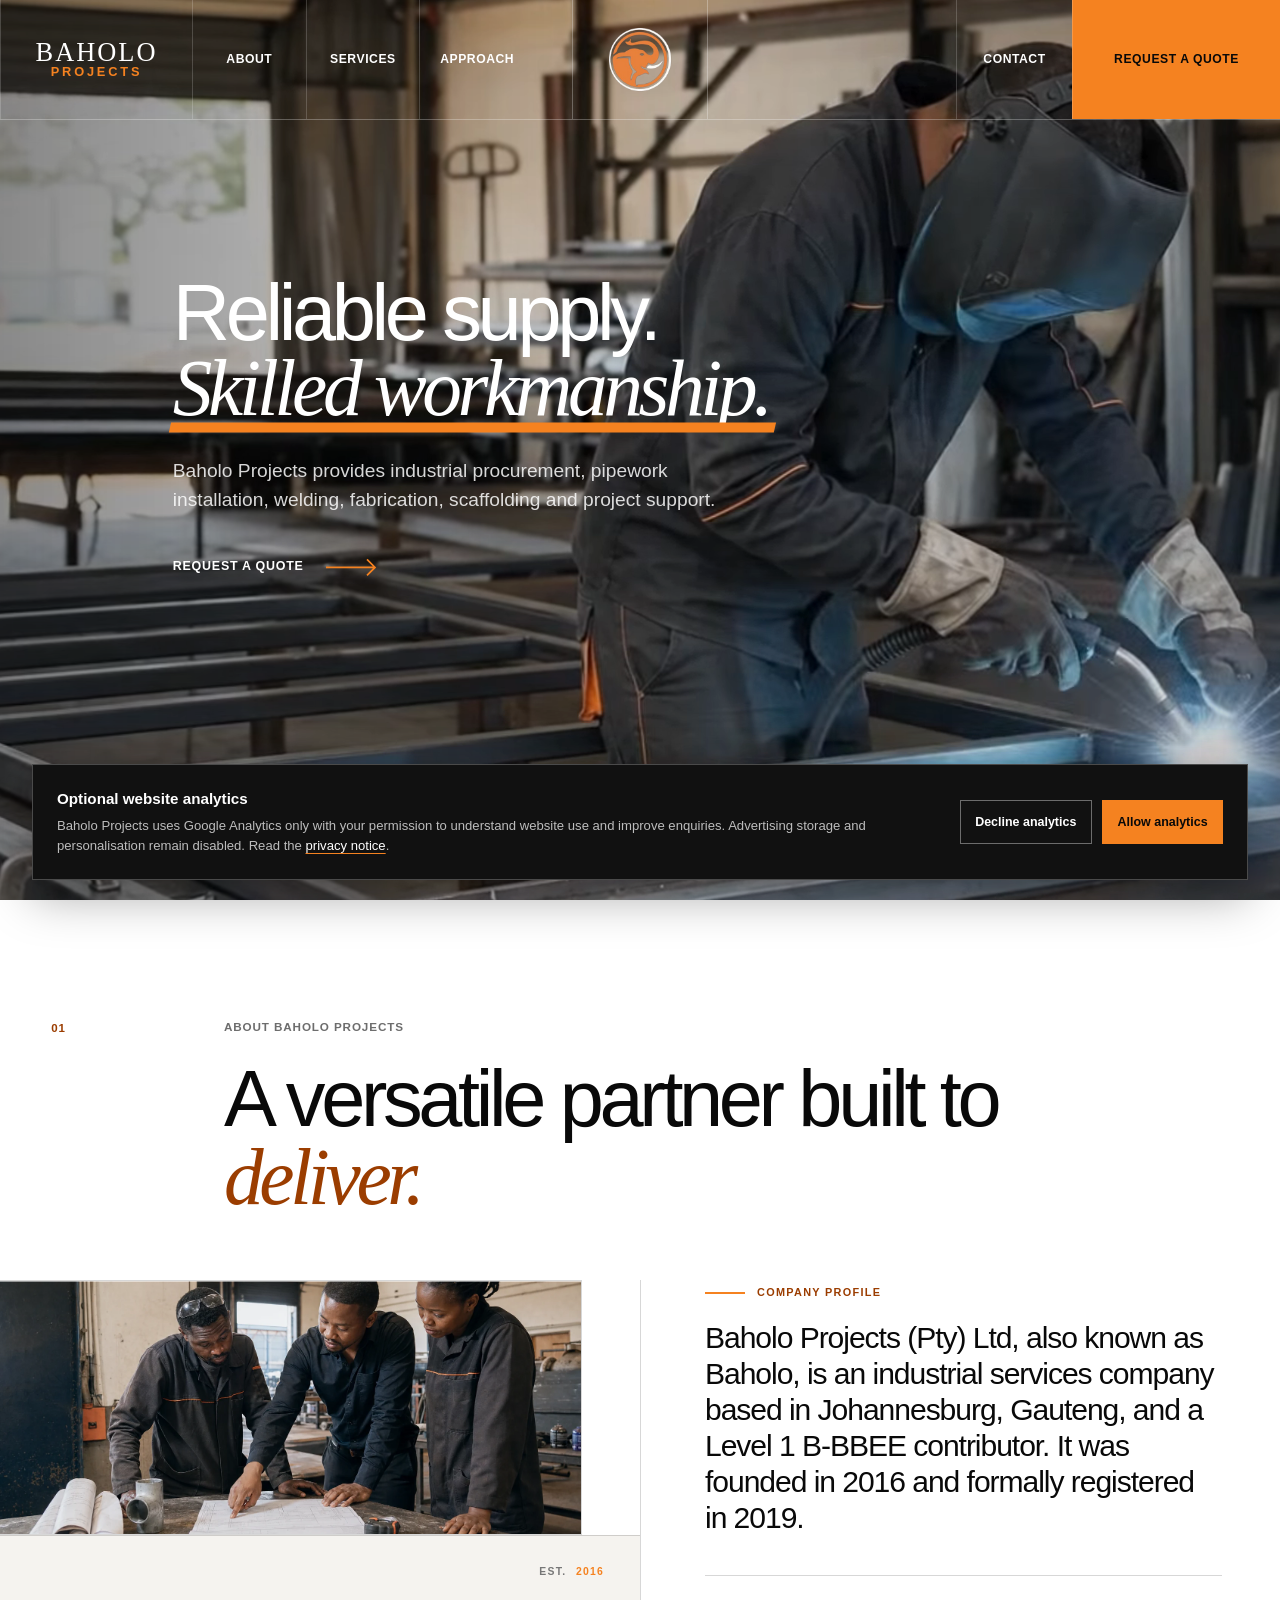
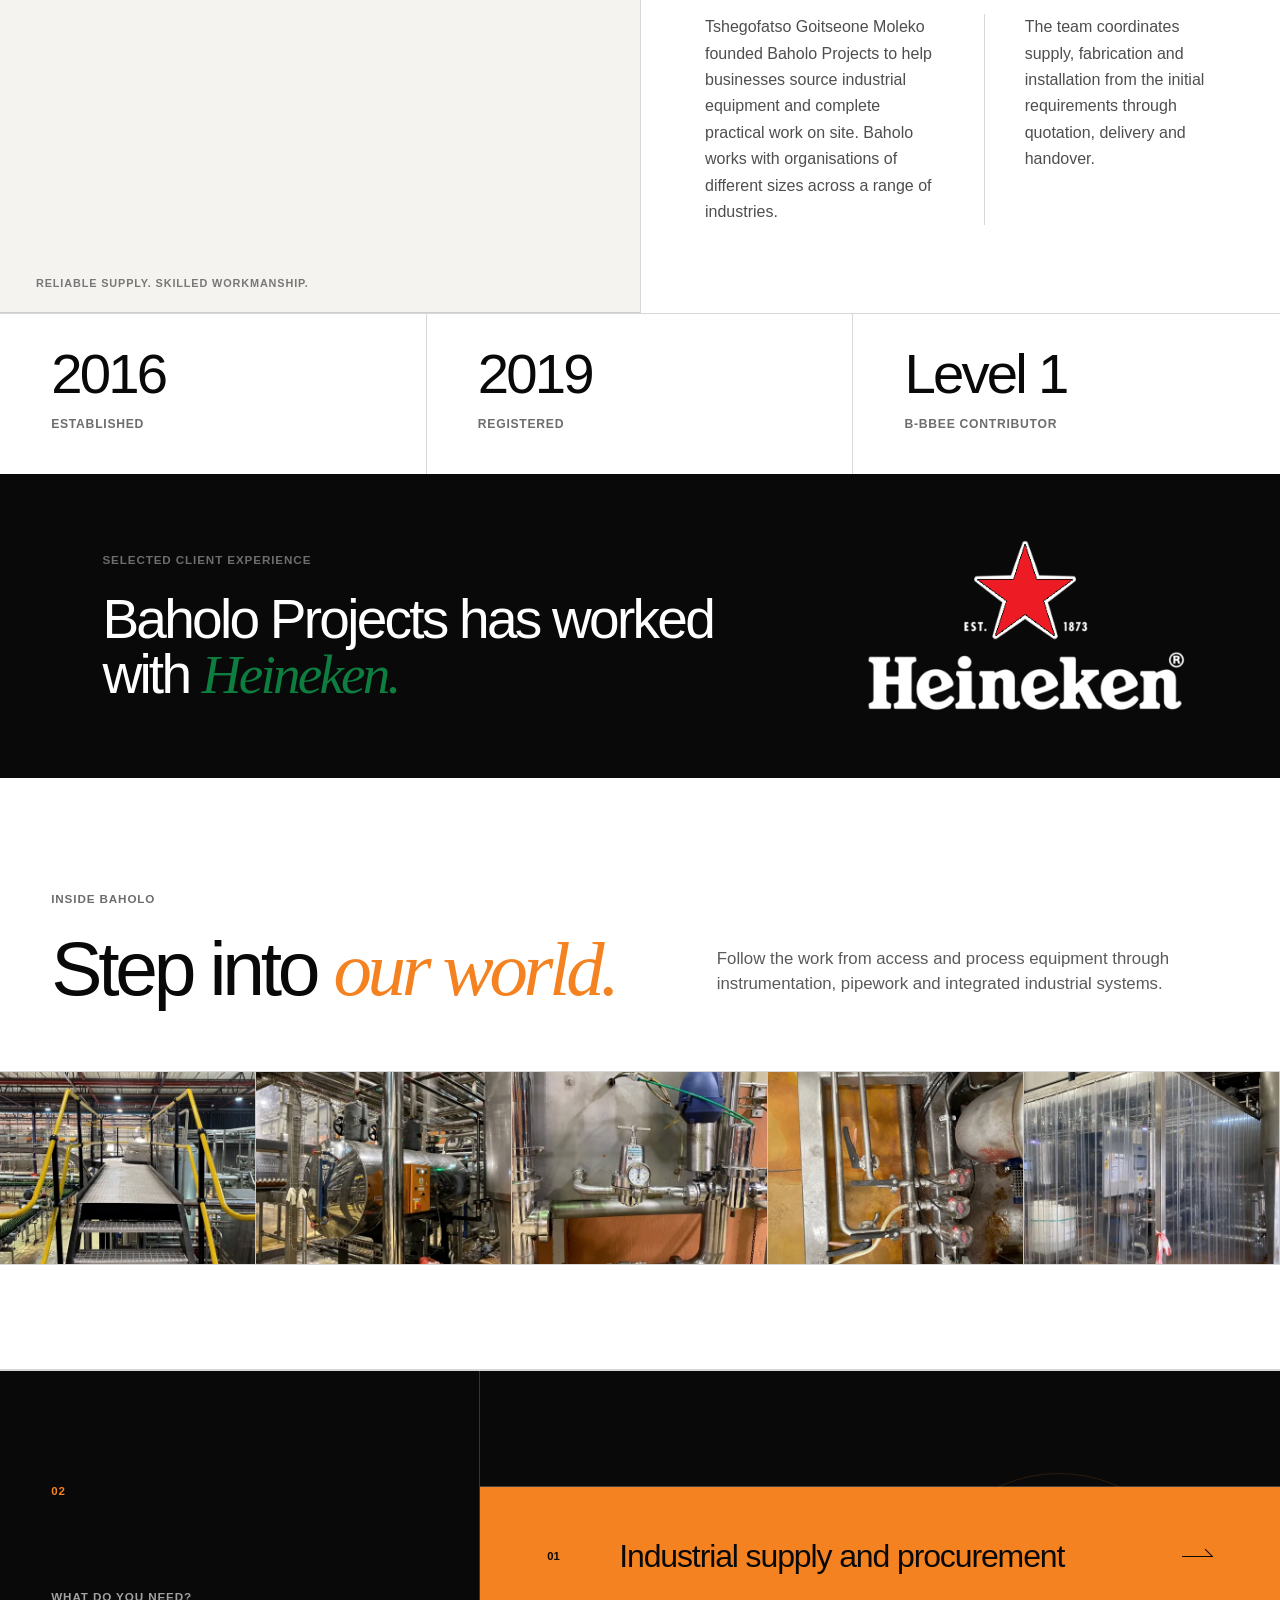
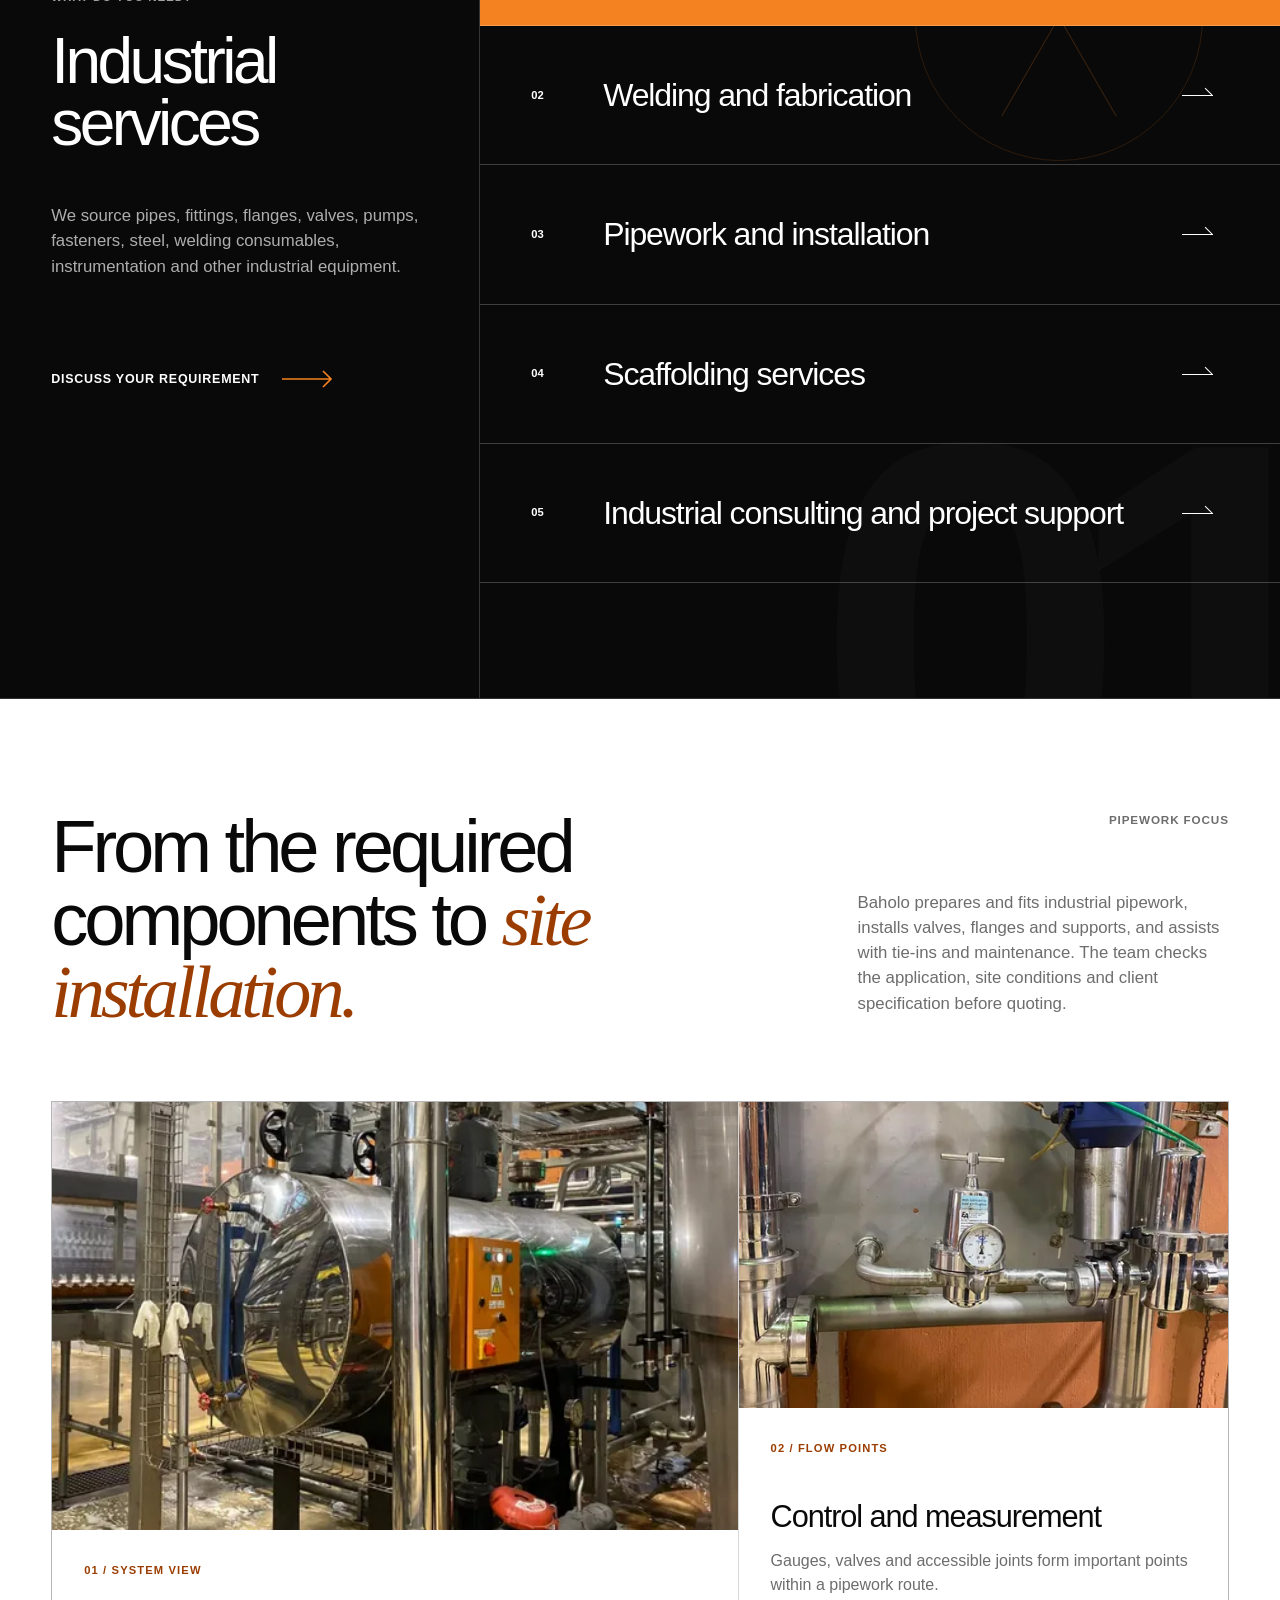
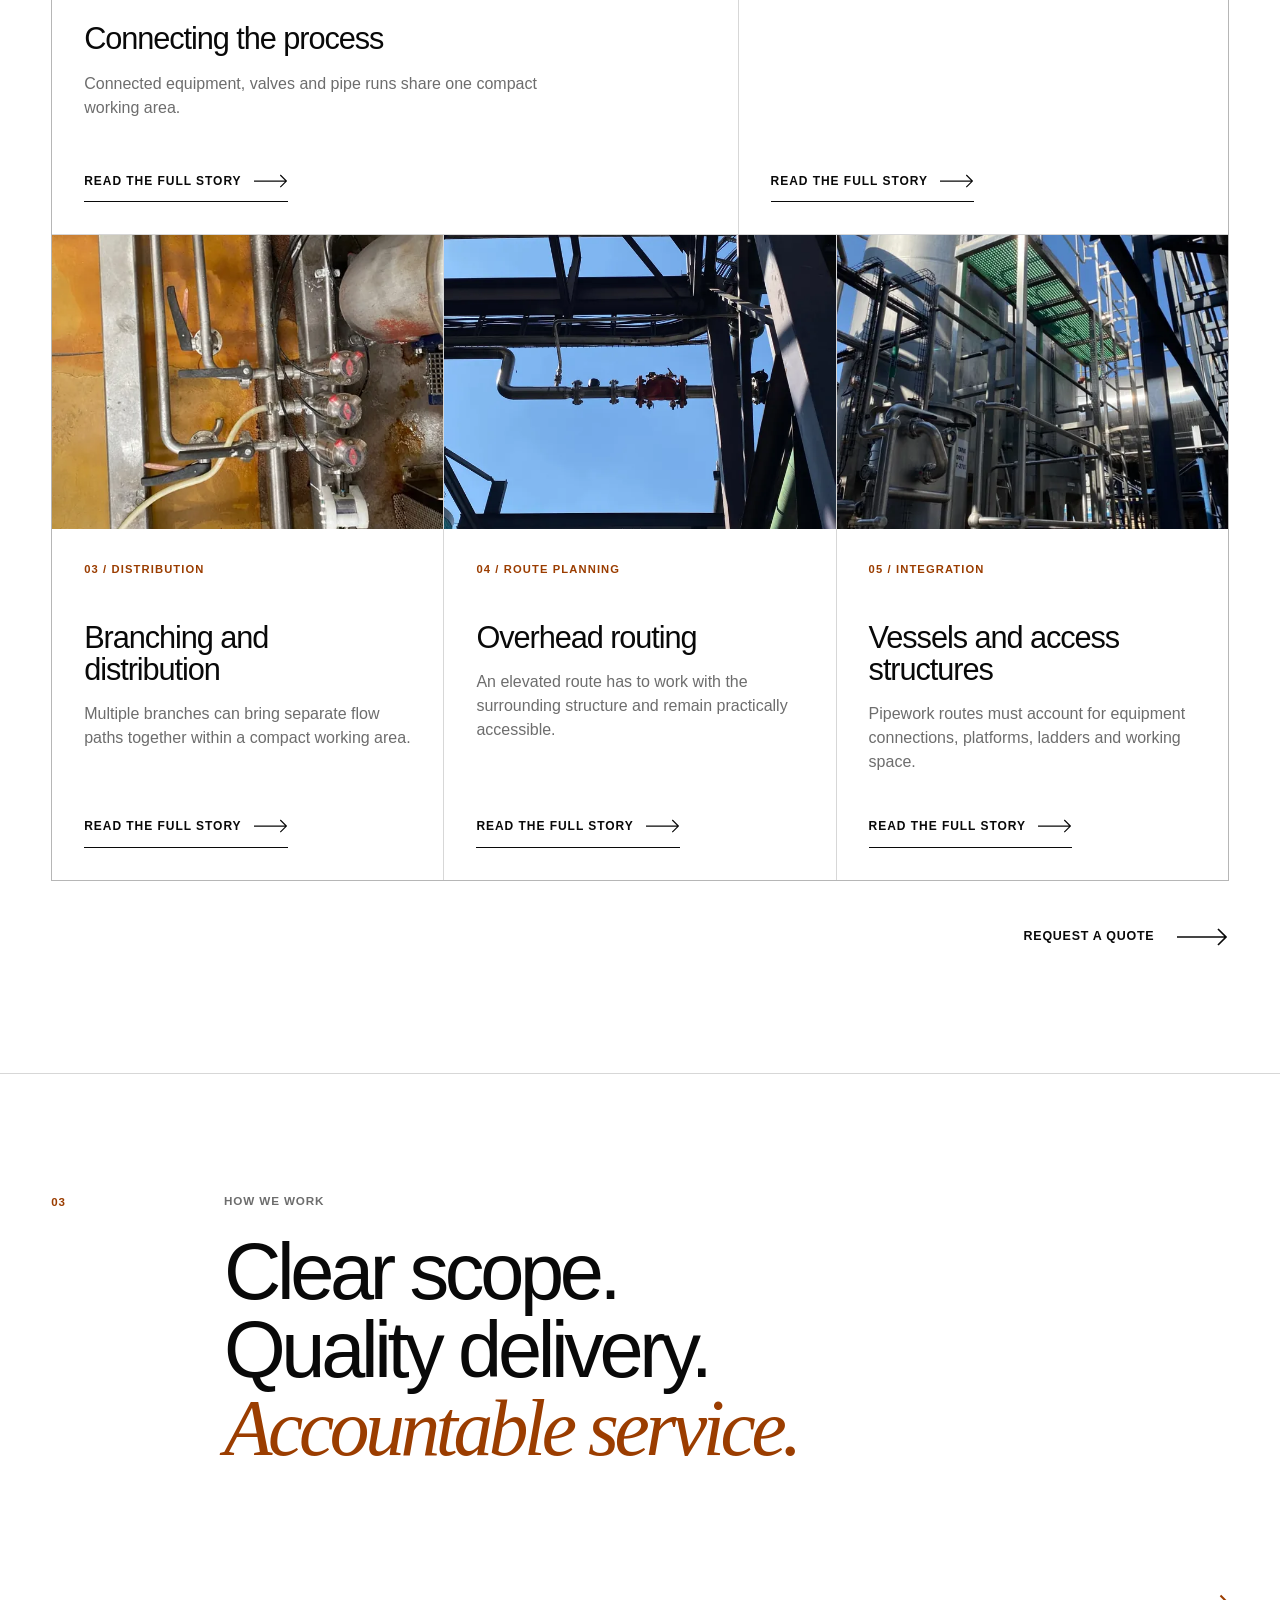
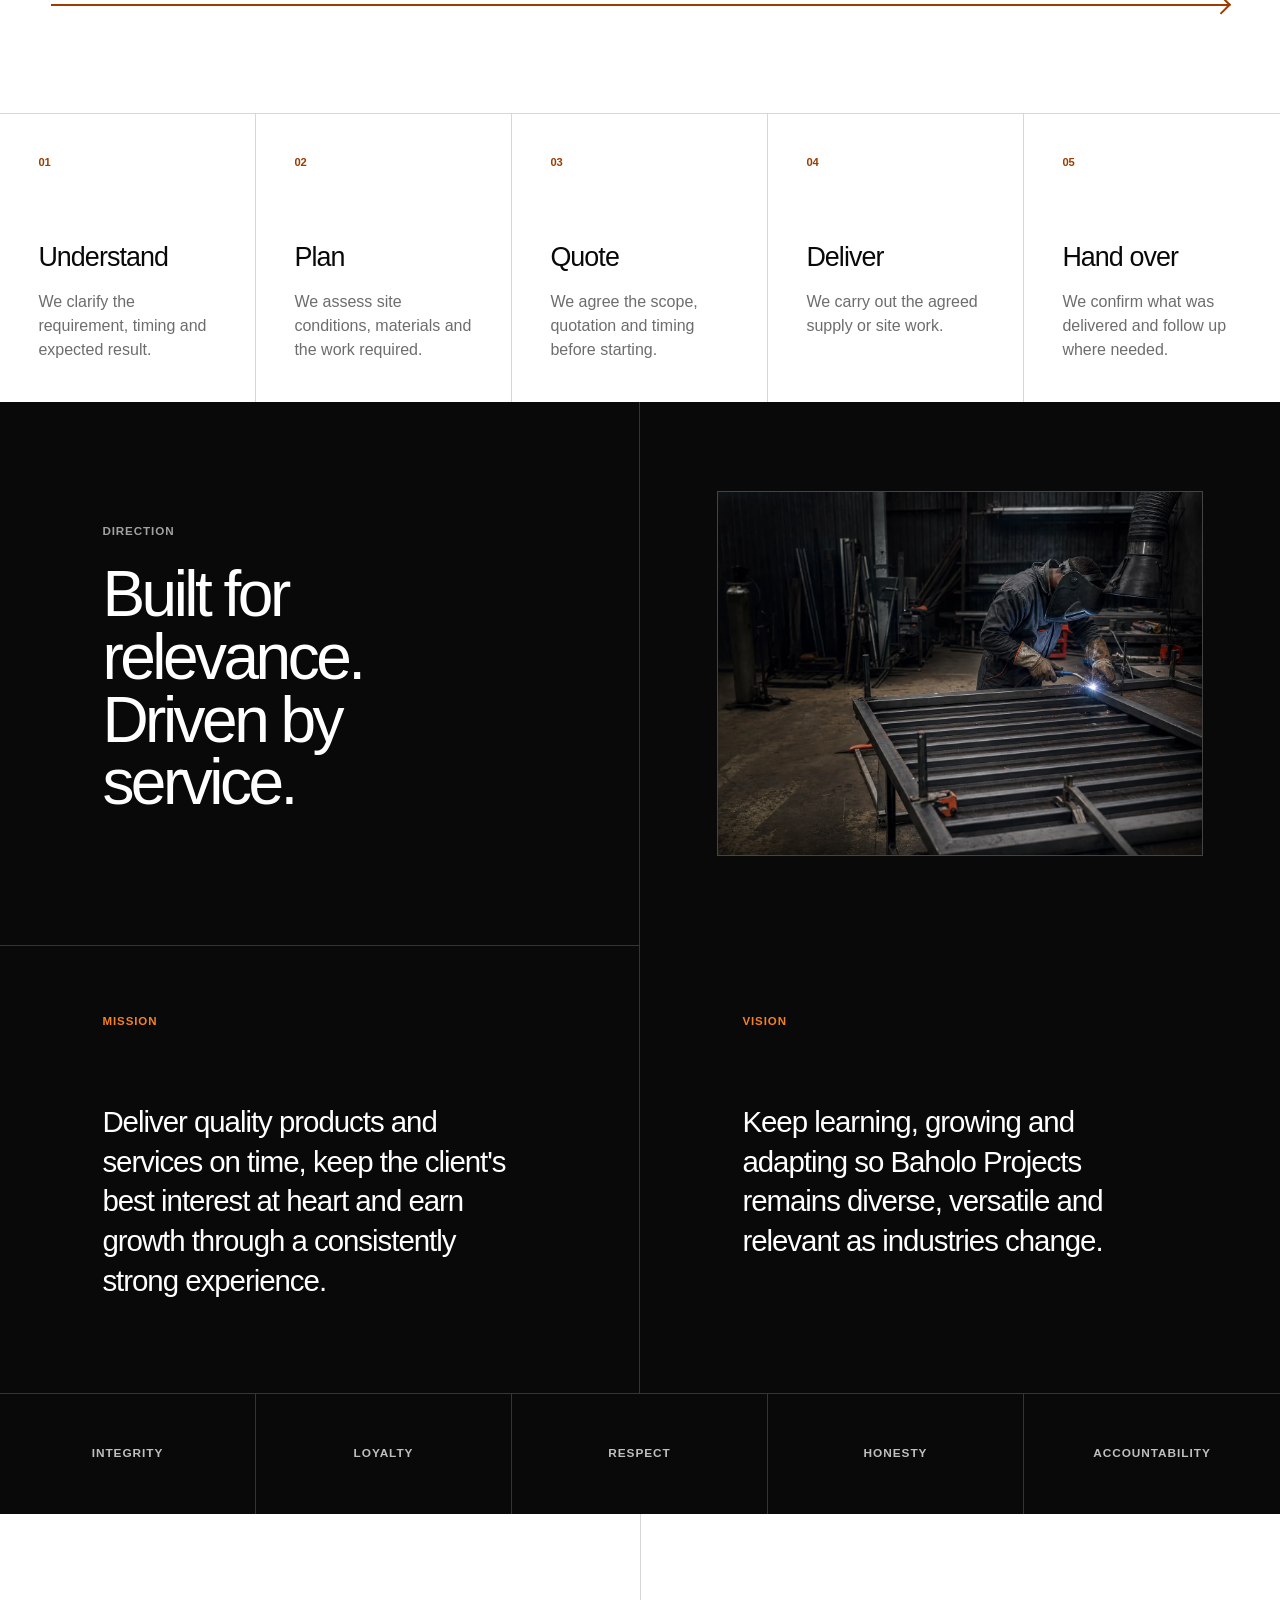
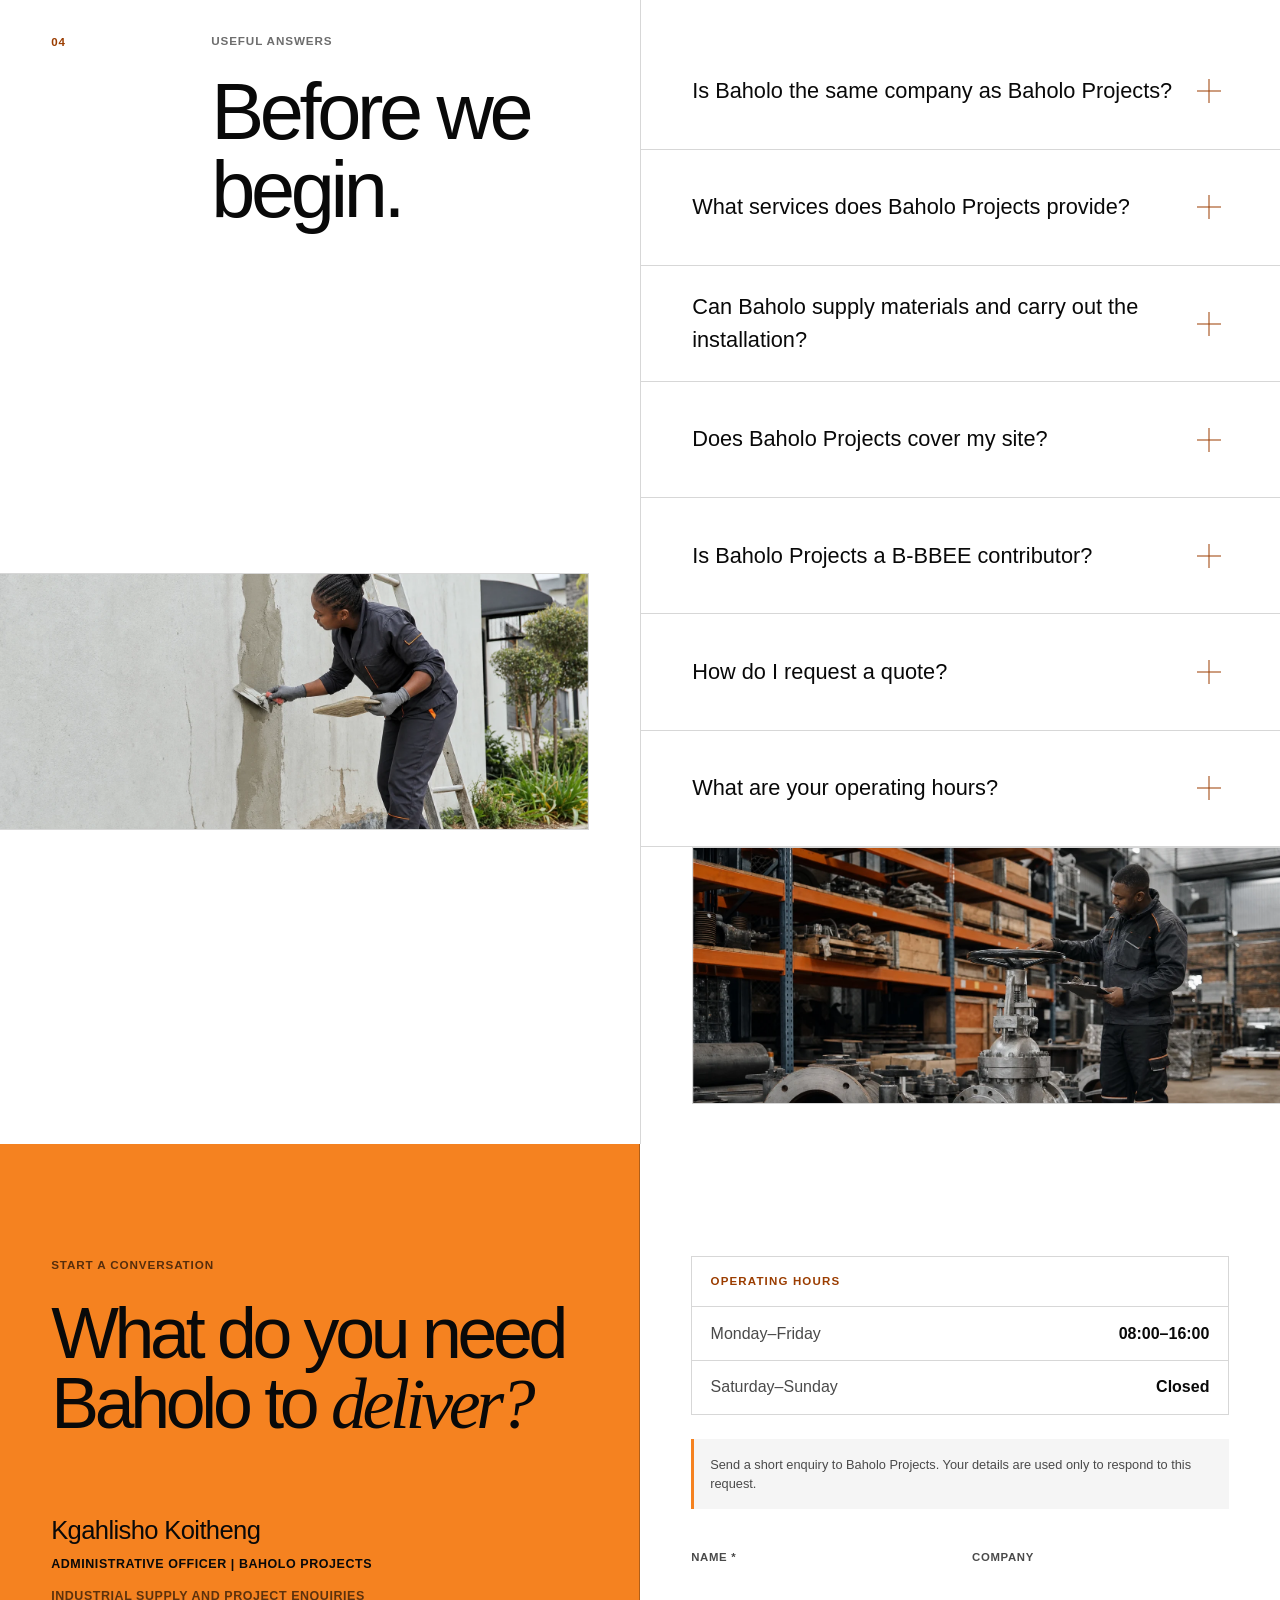
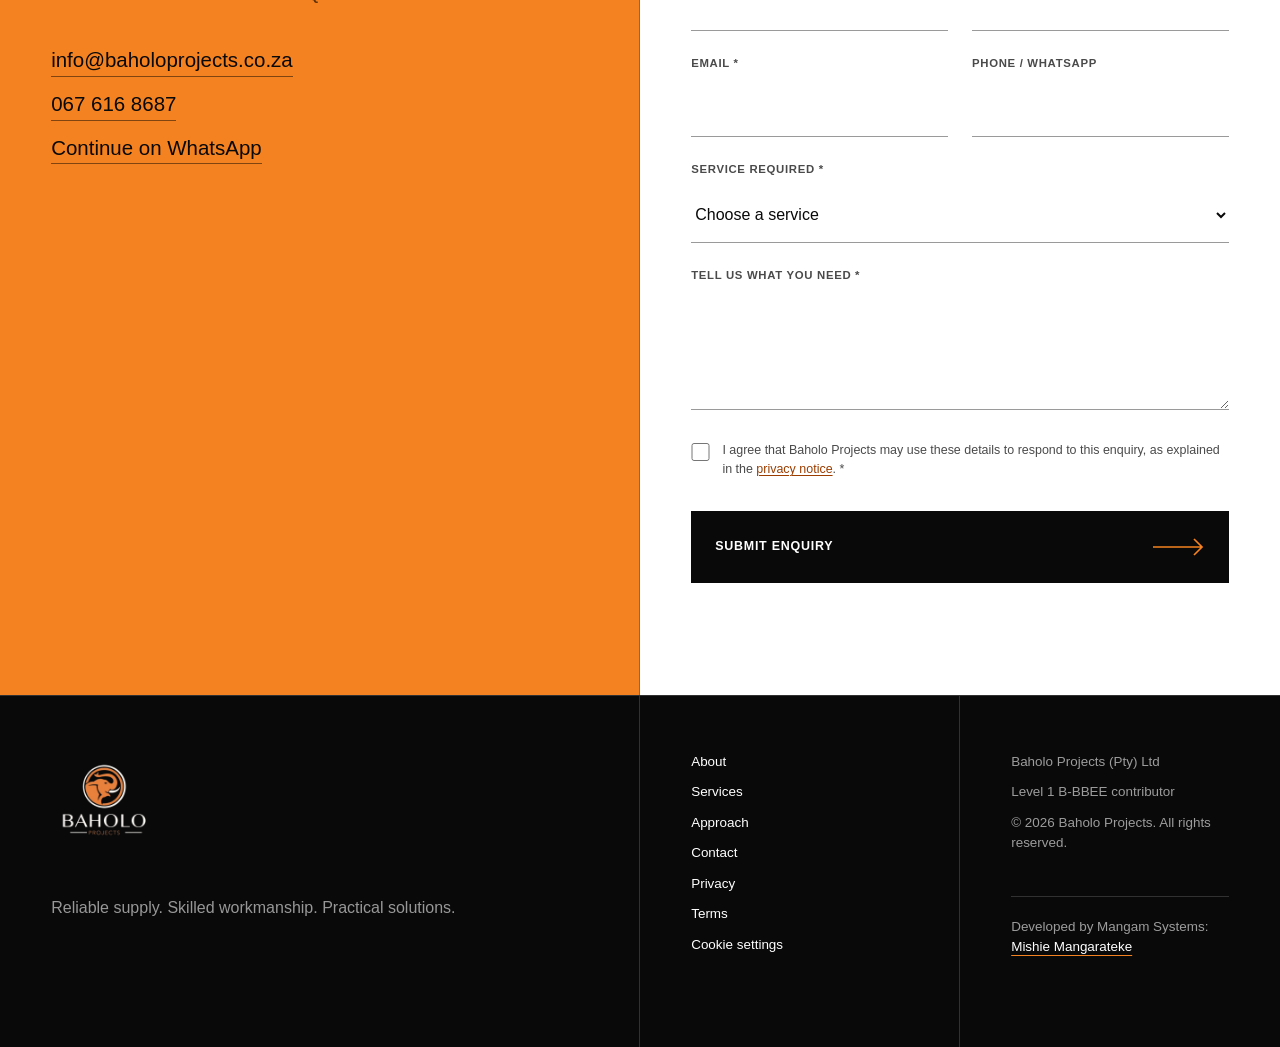
==== commit c685d3c9: "Enable Pipework enquiry option after Apps Script releases" ====
--- a/index.html
+++ b/index.html
@@ -776,6 +776,7 @@
             <option value="">Choose a service</option>
             <option>Industrial supplies</option>
             <option>Welding &amp; fabrication</option>
+            <option>Pipework and installation</option>
             <option>Consulting</option>
             <option>Scaffolding</option>
             <option>Other</option>
